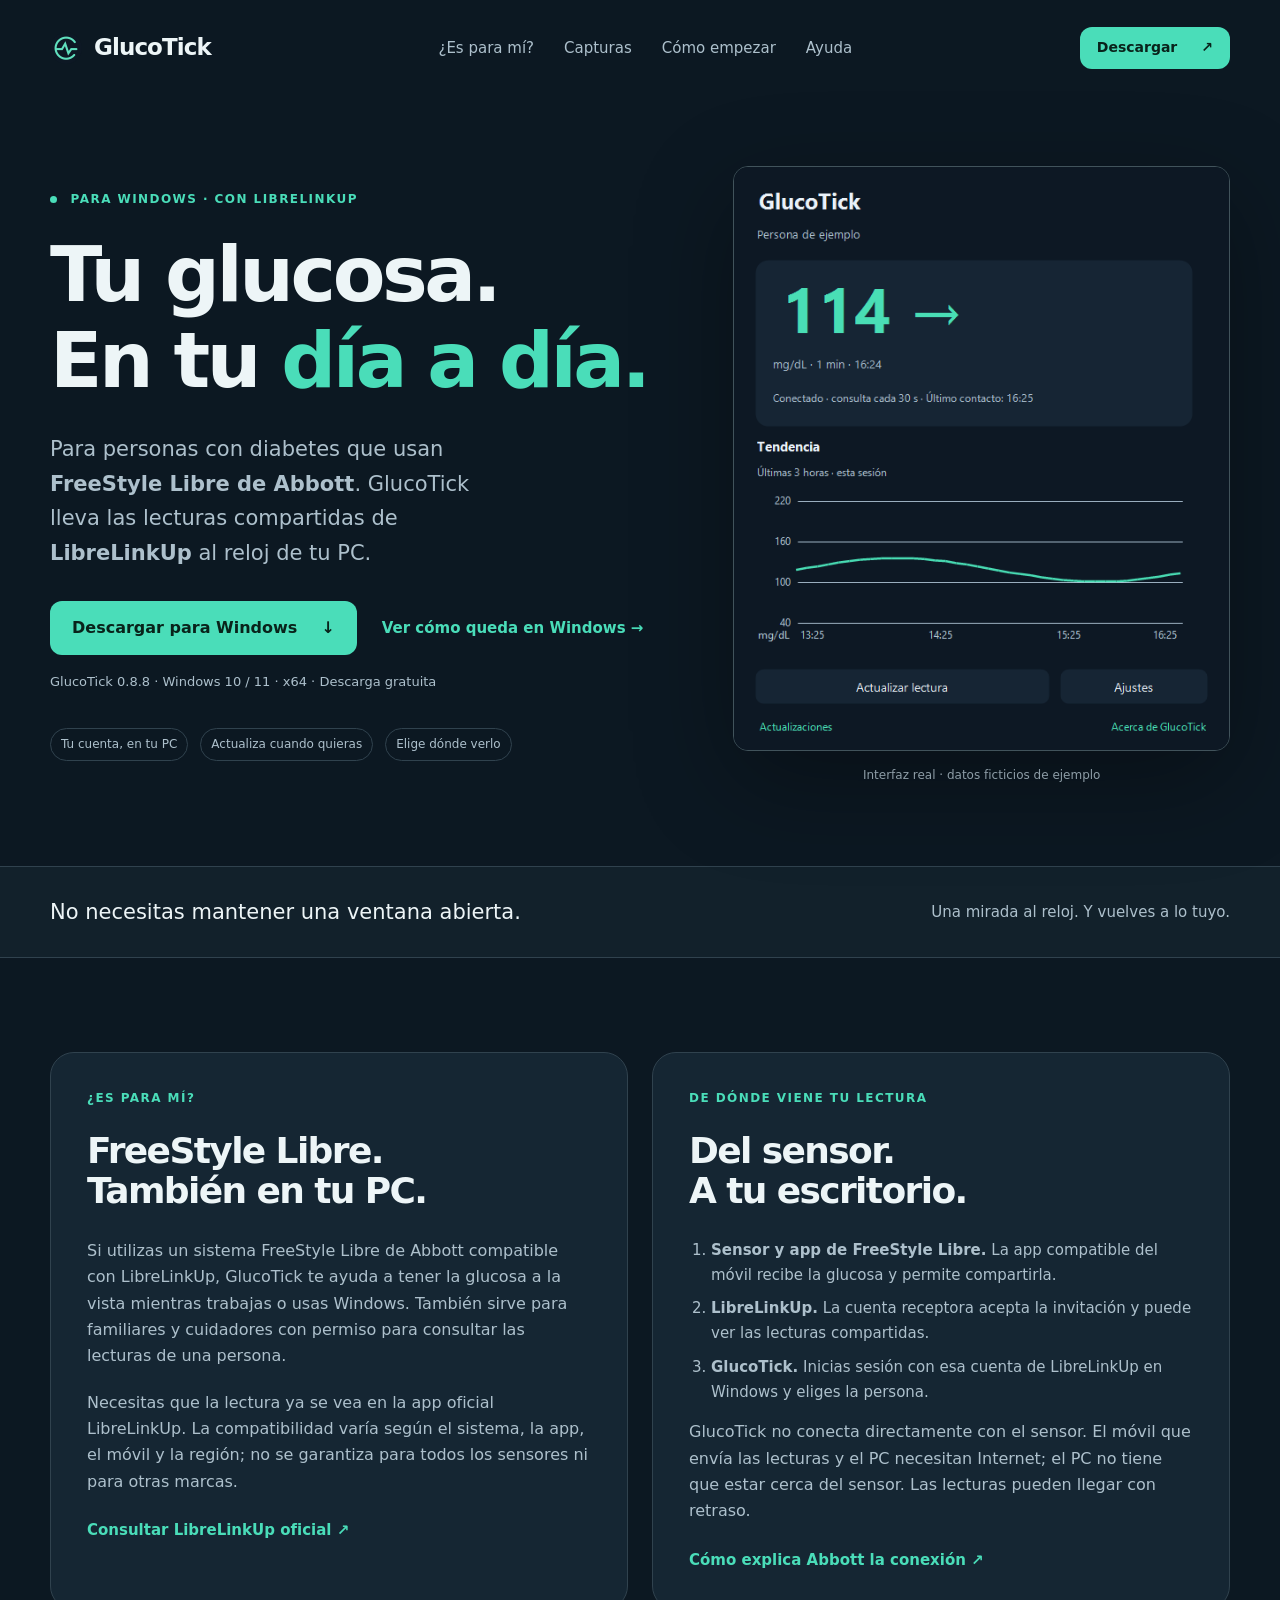
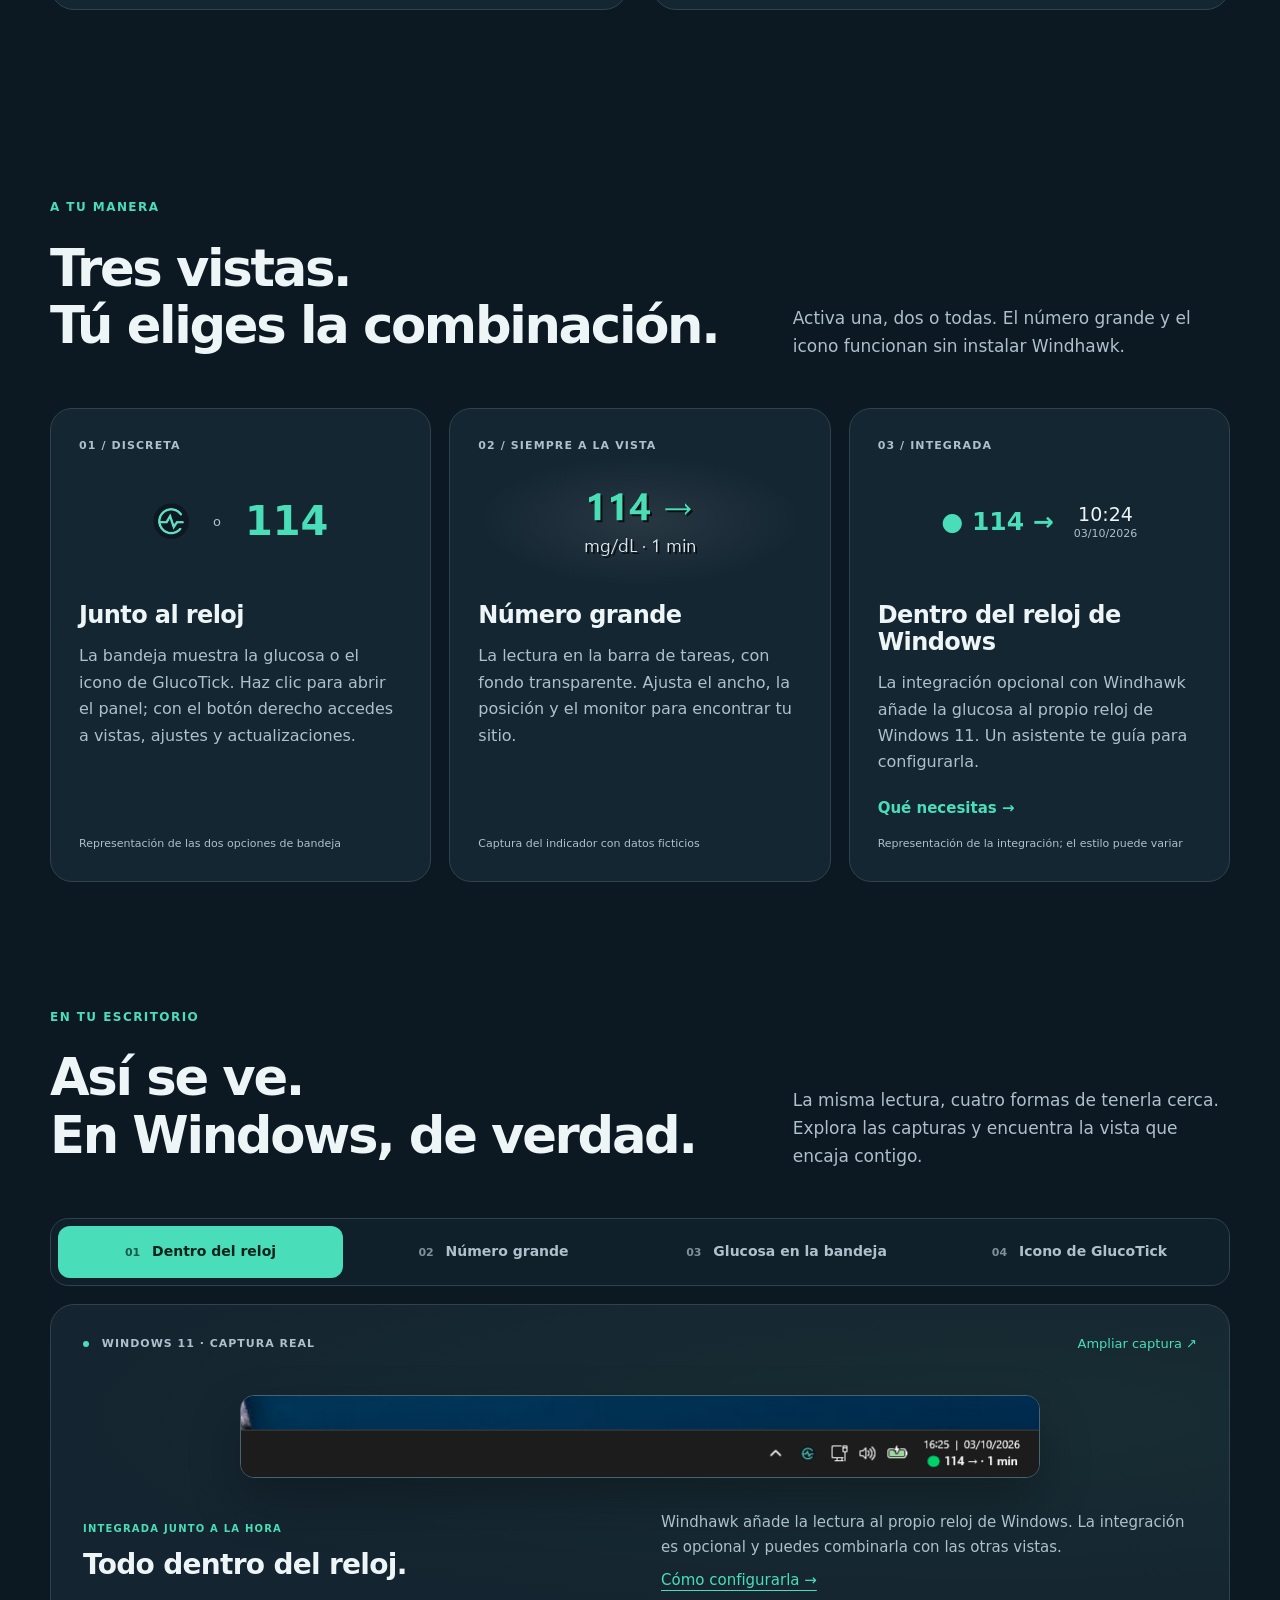
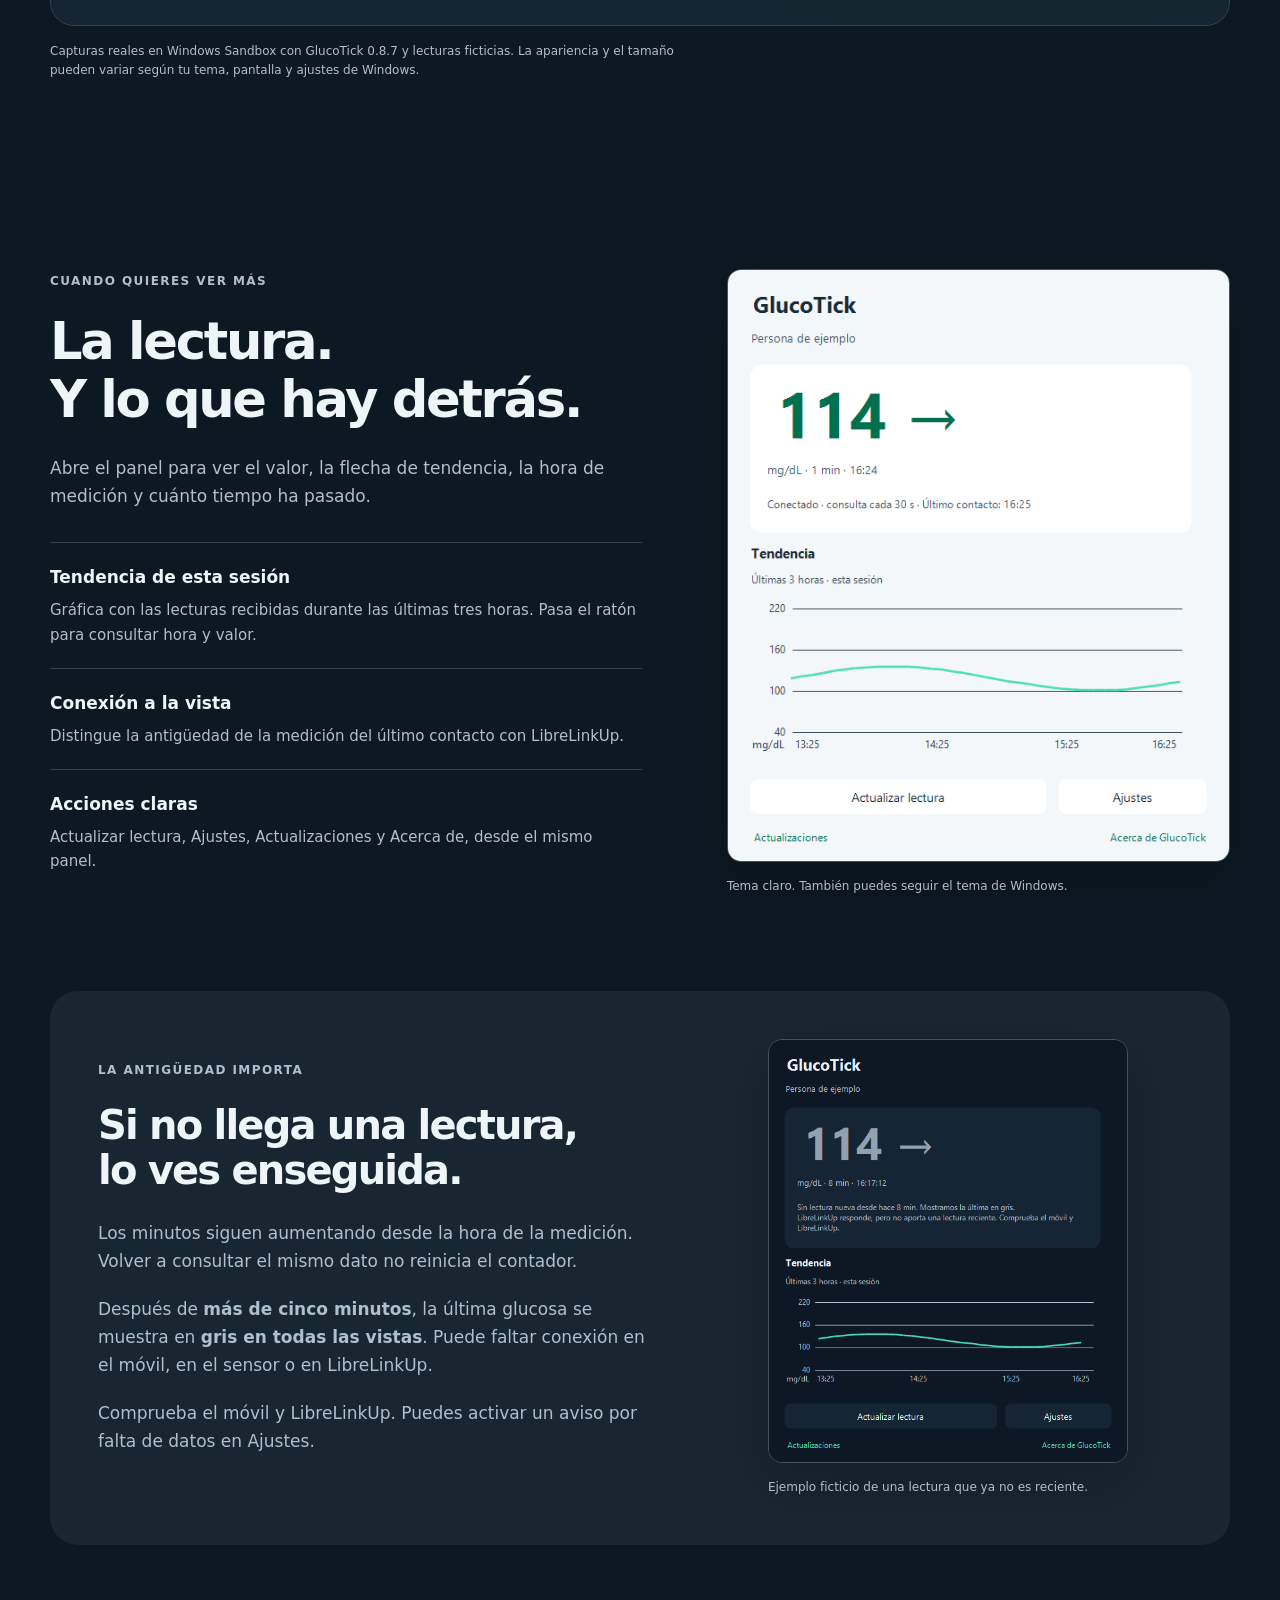
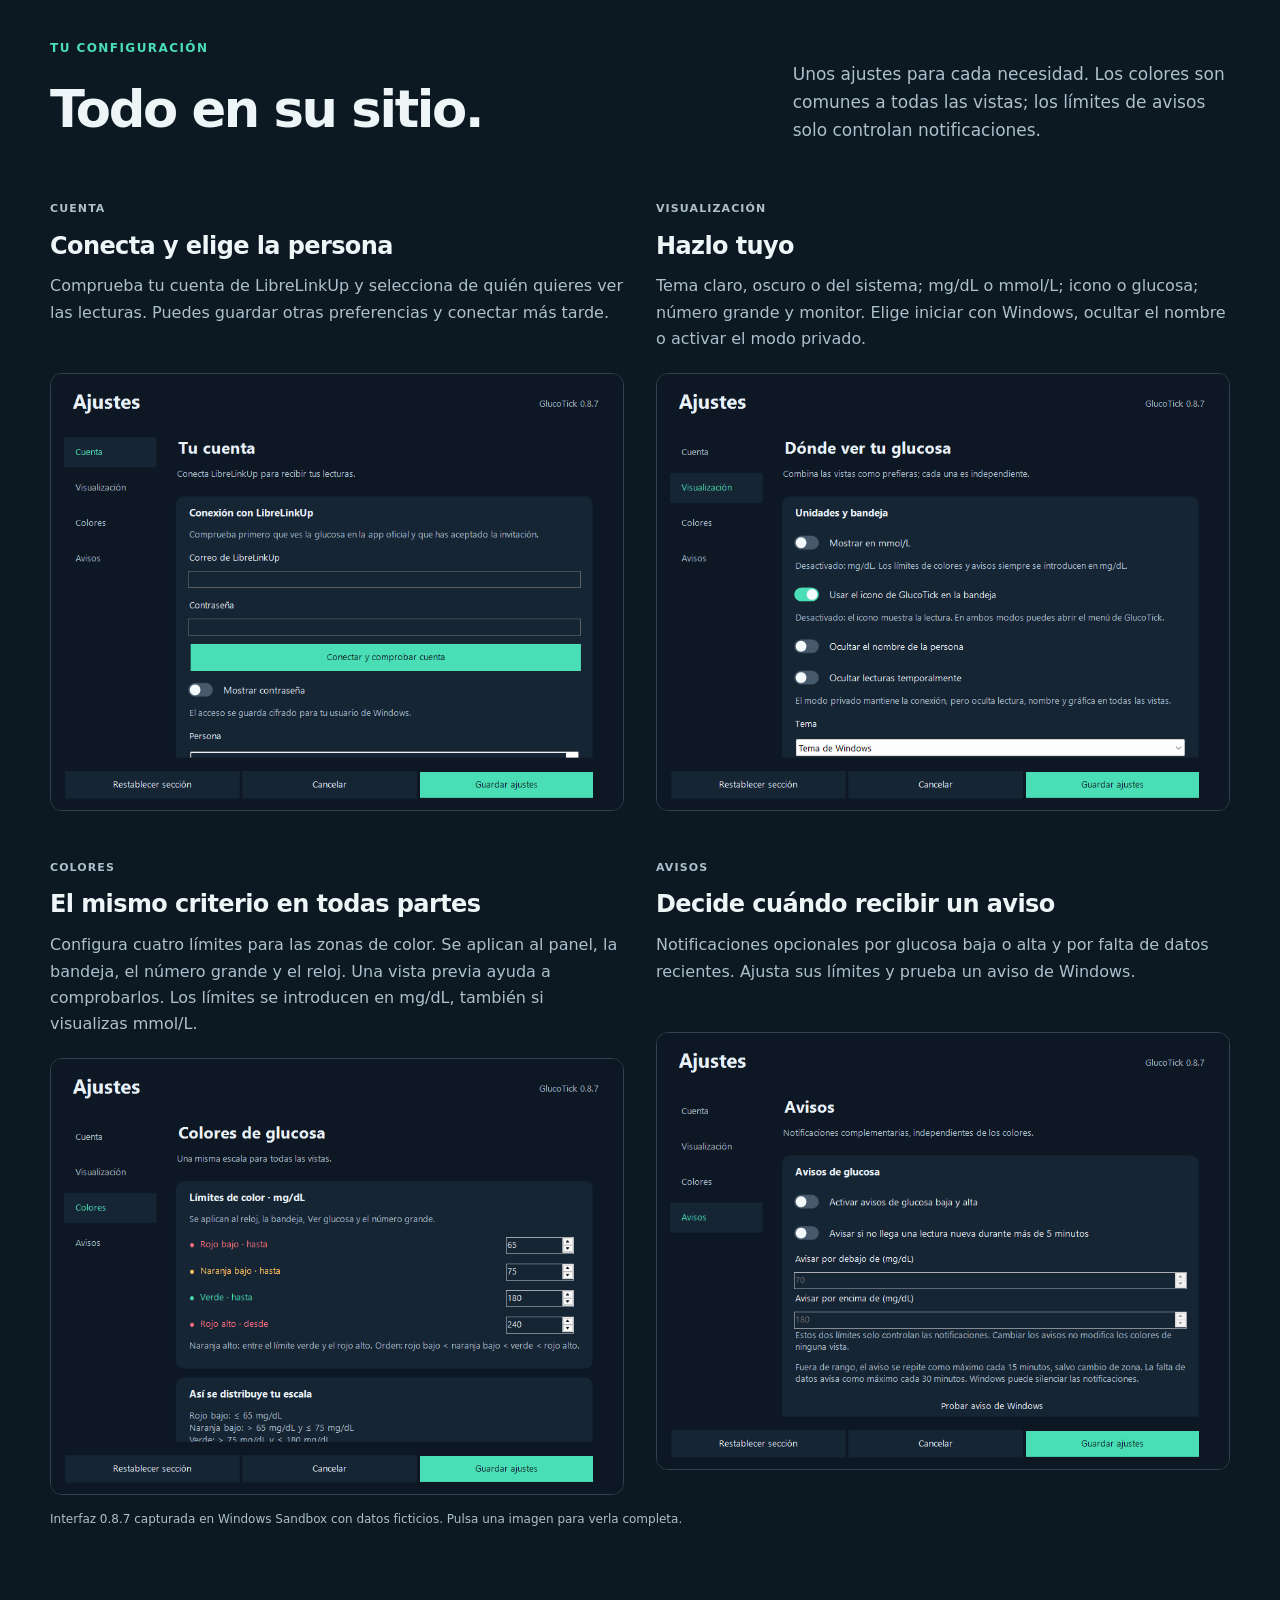
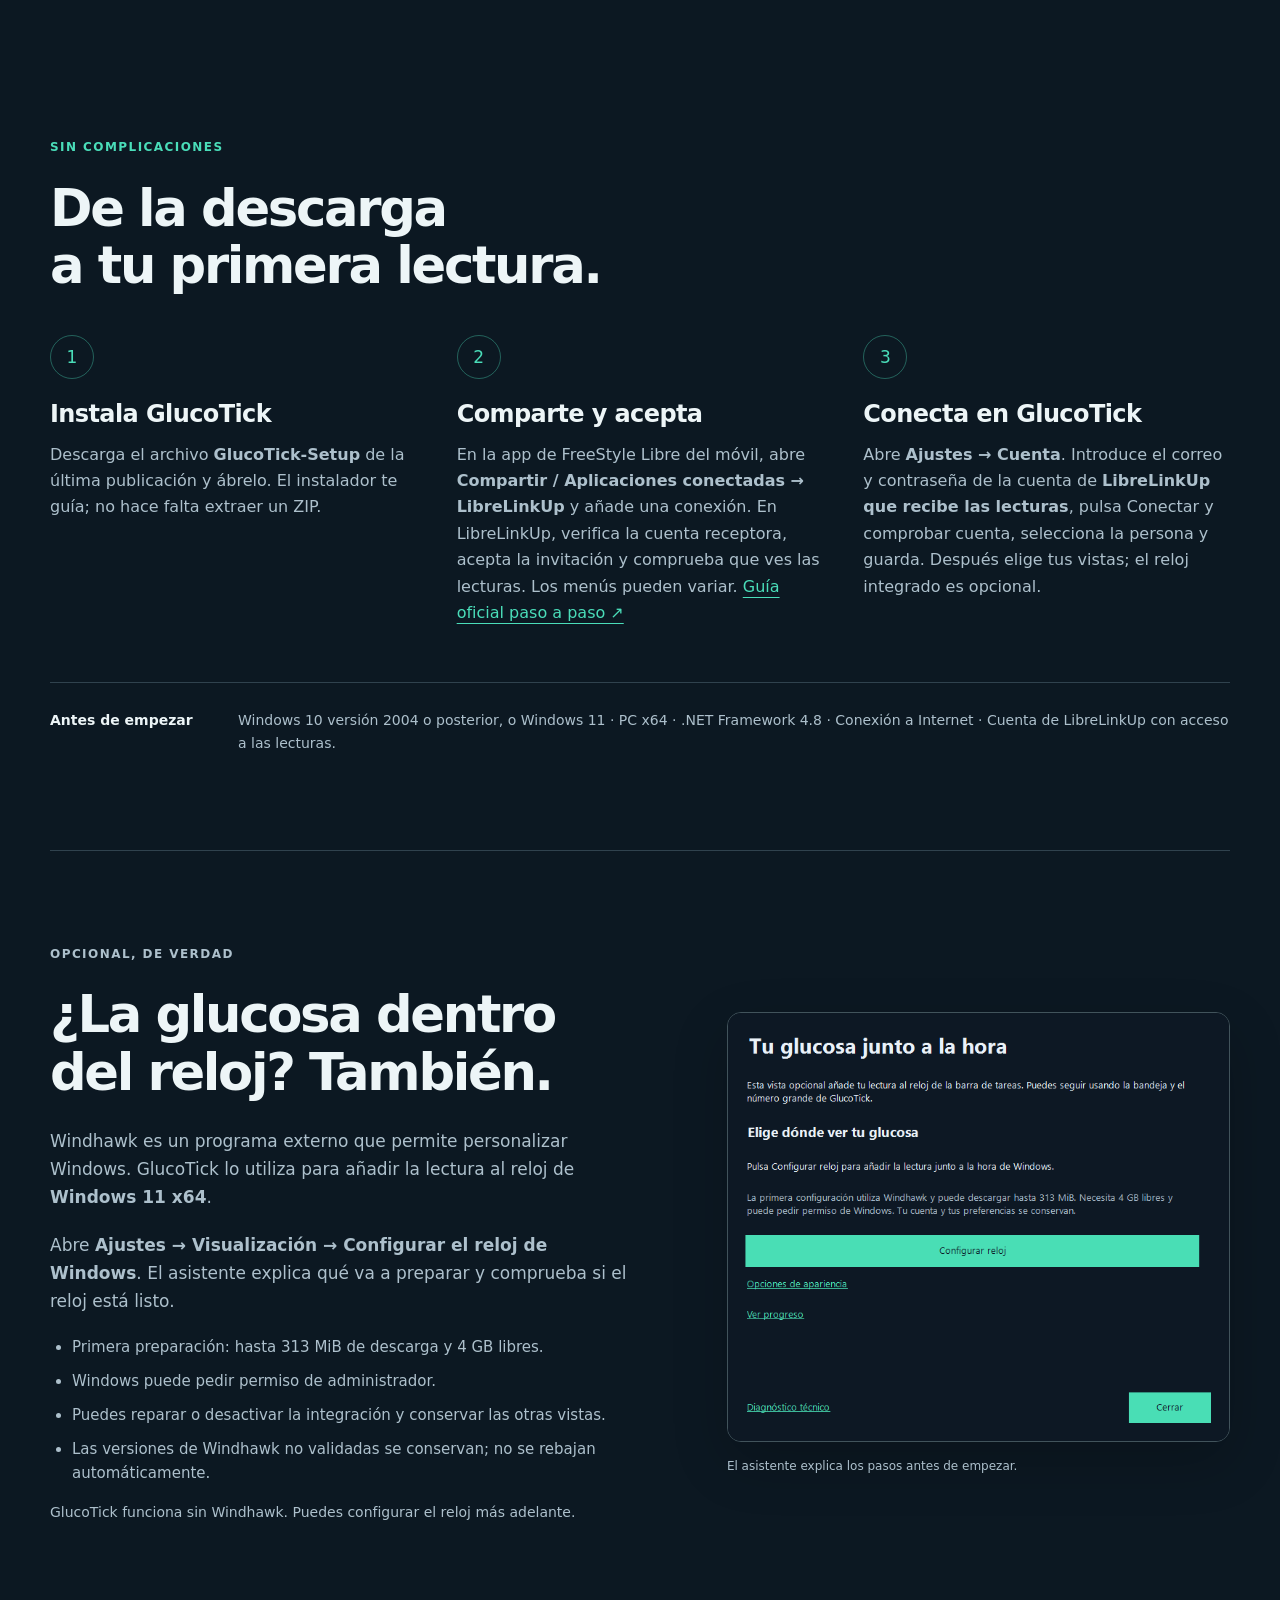
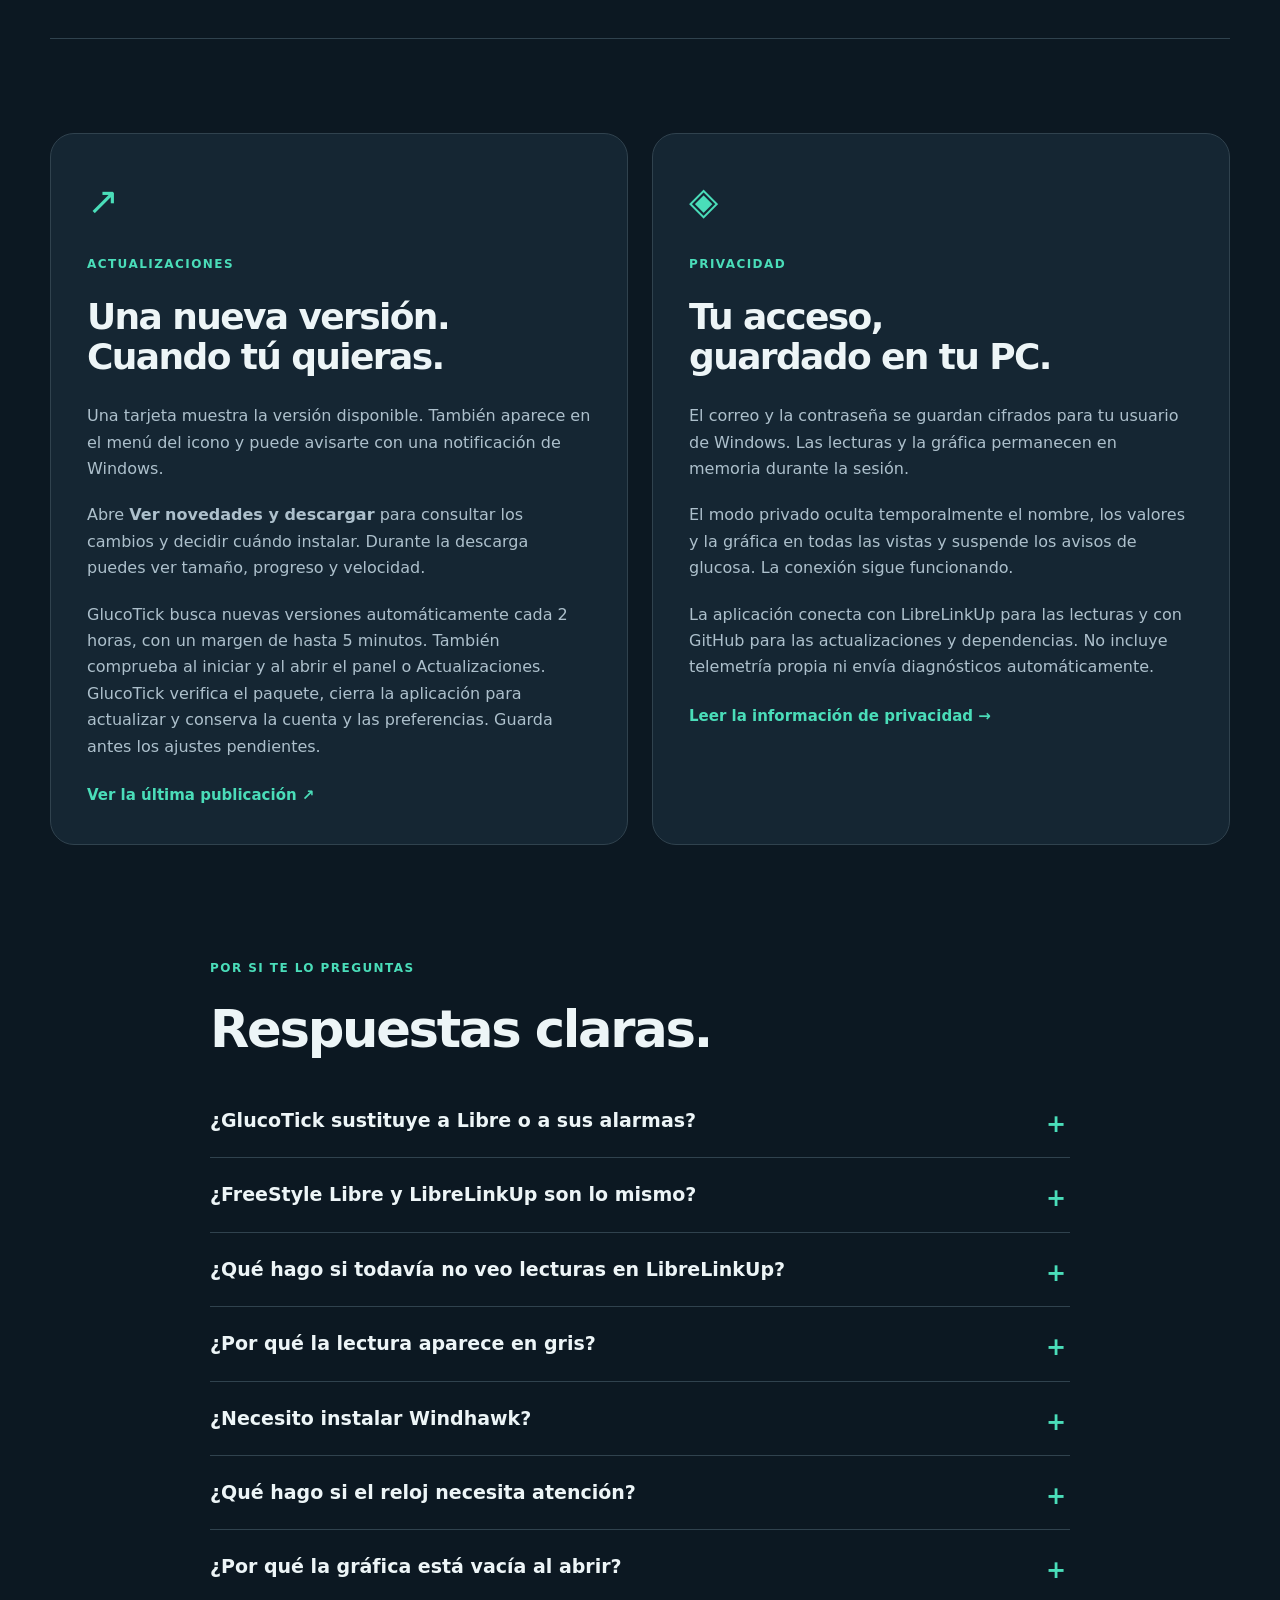
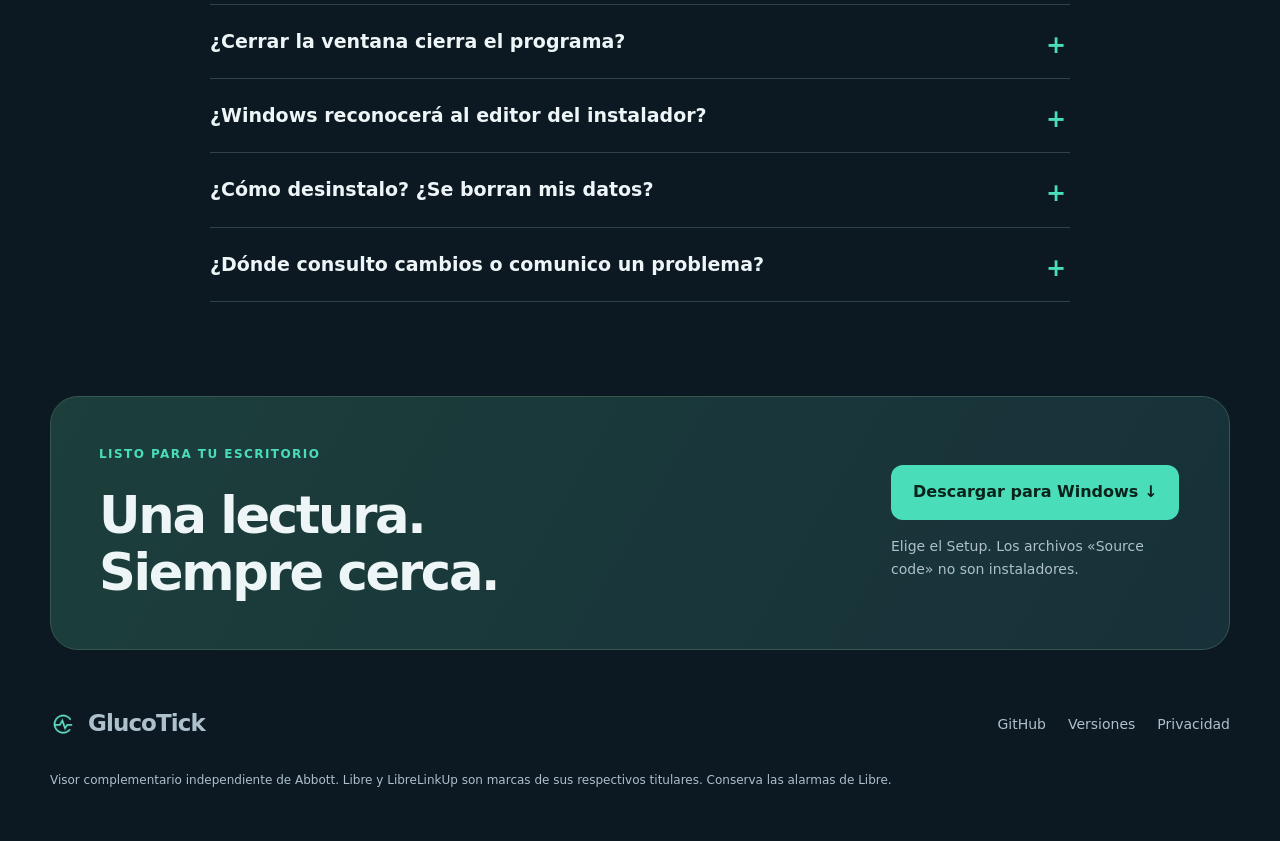
==== docs/index.html @ 5400cc30 "Explicar FreeStyle Libre, LibreLinkUp y conexión para usuarios" ====
<!doctype html>
<html lang="es"><head><meta charset="utf-8"><meta name="viewport" content="width=device-width,initial-scale=1"><meta name="description" content="GlucoTick: visor de glucosa para personas con diabetes que usan FreeStyle Libre de Abbott y LibreLinkUp. Tus lecturas en Windows, con conexión guiada."><meta name="theme-color" content="#0c1822"><link rel="canonical" href="https://tiri14.github.io/glucotick-releases/"><meta property="og:type" content="website"><meta property="og:locale" content="es_ES"><meta property="og:title" content="GlucoTick · Tu glucosa, a un vistazo"><meta property="og:description" content="Tus lecturas de FreeStyle Libre de Abbott en Windows, a través de LibreLinkUp. Un visor independiente para acompañar tu día a día."><meta property="og:url" content="https://tiri14.github.io/glucotick-releases/"><title>GlucoTick · Tu glucosa, a un vistazo</title><link rel="icon" href="assets/icon.png?v=2"><link rel="stylesheet" href="styles.css"><script src="app.js" defer></script></head>
<body><a class="skip" href="#contenido">Saltar al contenido</a>
<header class="header wrap"><a class="brand" href="#" aria-label="GlucoTick, inicio"><img src="assets/icon.png?v=2" width="32" height="32" alt="">GlucoTick</a><nav aria-label="Principal"><a href="#compatibilidad">¿Es para mí?</a><a href="#en-windows">Capturas</a><a href="#empezar">Cómo empezar</a><a href="#preguntas">Ayuda</a></nav><a class="button small download" href="https://github.com/tiri14/glucotick-releases/releases/latest">Descargar <span aria-hidden="true">↗</span></a></header>
<main id="contenido">
<section class="hero wrap"><div class="hero-copy"><p class="eyebrow"><span class="dot"></span> PARA WINDOWS · CON LIBRELINKUP</p><h1>Tu glucosa.<br>En tu <em>día a día.</em></h1><p class="lead">Para personas con diabetes que usan <strong>FreeStyle Libre de Abbott</strong>. GlucoTick lleva las lecturas compartidas de <strong>LibreLinkUp</strong> al reloj de tu PC.</p><div class="actions"><a class="button download" href="https://github.com/tiri14/glucotick-releases/releases/latest">Descargar para Windows <span aria-hidden="true">↓</span></a><a class="text-link" href="#en-windows">Ver cómo queda en Windows →</a></div><p class="download-info" id="release-info">GlucoTick 0.8.8 · Windows 10 / 11 · x64 · Descarga gratuita</p><div class="hero-facts"><span>Tu cuenta, en tu PC</span><span>Actualiza cuando quieras</span><span>Elige dónde verlo</span></div></div><figure class="hero-image"><div class="image-glow"></div><img src="assets/panel-dark.png" width="560" height="660" alt="Panel de GlucoTick con una lectura ficticia de 114 mg/dL, antigüedad, conexión y gráfica de tendencia" fetchpriority="high"><figcaption>Interfaz real · datos ficticios de ejemplo</figcaption></figure></section>
<section class="intro-band"><div class="wrap"><p>No necesitas mantener una ventana abierta.</p><span>Una mirada al reloj. Y vuelves a lo tuyo.</span></div></section>
<section id="compatibilidad" class="section wrap two-cards" aria-labelledby="compatibility-title">
<article class="info-card"><p class="eyebrow">¿ES PARA MÍ?</p><h2 id="compatibility-title">FreeStyle Libre.<br>También en tu PC.</h2><p>Si utilizas un sistema FreeStyle Libre de Abbott compatible con LibreLinkUp, GlucoTick te ayuda a tener la glucosa a la vista mientras trabajas o usas Windows. También sirve para familiares y cuidadores con permiso para consultar las lecturas de una persona.</p><p>Necesitas que la lectura ya se vea en la app oficial LibreLinkUp. La compatibilidad varía según el sistema, la app, el móvil y la región; no se garantiza para todos los sensores ni para otras marcas.</p><a class="text-link" href="https://www.librelinkup.com/">Consultar LibreLinkUp oficial ↗</a></article>
<article class="info-card"><p class="eyebrow">DE DÓNDE VIENE TU LECTURA</p><h2>Del sensor.<br>A tu escritorio.</h2><ol class="plain-list"><li><strong>Sensor y app de FreeStyle Libre.</strong> La app compatible del móvil recibe la glucosa y permite compartirla.</li><li><strong>LibreLinkUp.</strong> La cuenta receptora acepta la invitación y puede ver las lecturas compartidas.</li><li><strong>GlucoTick.</strong> Inicias sesión con esa cuenta de LibreLinkUp en Windows y eliges la persona.</li></ol><p>GlucoTick no conecta directamente con el sensor. El móvil que envía las lecturas y el PC necesitan Internet; el PC no tiene que estar cerca del sensor. Las lecturas pueden llegar con retraso.</p><a class="text-link" href="https://pro.freestyle.abbott/es-es/bienvenida/sistema-freestyle-libre/digital-health-solutions/libreview/conexion-remota.html">Cómo explica Abbott la conexión ↗</a></article>
</section>
<section id="vistas" class="section wrap"><div class="section-top"><div><p class="eyebrow">A TU MANERA</p><h2>Tres vistas.<br>Tú eliges la combinación.</h2></div><p>Activa una, dos o todas. El número grande y el icono funcionan sin instalar Windhawk.</p></div><div class="view-grid">
<article class="view-card"><span class="card-index">01 / DISCRETA</span><div class="tray-demo" aria-label="Representación del icono en la bandeja"><img src="assets/icon.png?v=2" width="36" height="36" alt="Icono de GlucoTick"><span class="or">o</span><strong>114</strong></div><h3>Junto al reloj</h3><p>La bandeja muestra la glucosa o el icono de GlucoTick. Haz clic para abrir el panel; con el botón derecho accedes a vistas, ajustes y actualizaciones.</p><small>Representación de las dos opciones de bandeja</small></article>
<article class="view-card"><span class="card-index">02 / SIEMPRE A LA VISTA</span><div class="taskbar-demo"><img src="assets/barra.png" width="208" height="76" alt="Número grande de 114 y flecha horizontal, con unidad y antigüedad sobre fondo transparente"></div><h3>Número grande</h3><p>La lectura en la barra de tareas, con fondo transparente. Ajusta el ancho, la posición y el monitor para encontrar tu sitio.</p><small>Captura del indicador con datos ficticios</small></article>
<article class="view-card"><span class="card-index">03 / INTEGRADA</span><div class="clock-demo" aria-label="Representación de la lectura integrada en el reloj"><span class="clock-reading">● 114 →</span><span>10:24<br><small>03/10/2026</small></span></div><h3>Dentro del reloj de Windows</h3><p>La integración opcional con Windhawk añade la glucosa al propio reloj de Windows 11. Un asistente te guía para configurarla.</p><a class="text-link" href="#reloj">Qué necesitas →</a><small>Representación de la integración; el estilo puede variar</small></article></div></section>
<section id="en-windows" class="section wrap native-gallery" aria-labelledby="gallery-title">
  <div class="section-top"><div><p class="eyebrow">EN TU ESCRITORIO</p><h2 id="gallery-title">Así se ve.<br>En Windows, de verdad.</h2></div><p>La misma lectura, cuatro formas de tenerla cerca. Explora las capturas y encuentra la vista que encaja contigo.</p></div>
  <div class="gallery-tabs" role="tablist" aria-label="Vistas reales de GlucoTick" hidden>
    <button id="tab-clock" type="button" role="tab" aria-controls="shot-clock" aria-selected="true" tabindex="0"><span aria-hidden="true">01</span> Dentro del reloj</button>
    <button id="tab-large" type="button" role="tab" aria-controls="shot-large" aria-selected="false" tabindex="-1"><span aria-hidden="true">02</span> Número grande</button>
    <button id="tab-tray" type="button" role="tab" aria-controls="shot-tray" aria-selected="false" tabindex="-1"><span aria-hidden="true">03</span> Glucosa en la bandeja</button>
    <button id="tab-icon" type="button" role="tab" aria-controls="shot-icon" aria-selected="false" tabindex="-1"><span aria-hidden="true">04</span> Icono de GlucoTick</button>
  </div>
  <div class="gallery-stage">
    <figure id="shot-clock" class="native-shot" aria-labelledby="tab-clock">
      <div class="capture-heading"><span><i></i> WINDOWS 11 · CAPTURA REAL</span><a href="assets/windows-reloj-integrado.png" target="_blank" rel="noopener">Ampliar captura ↗</a></div>
      <a class="capture-image" href="assets/windows-reloj-integrado.png" target="_blank" rel="noopener" aria-label="Ampliar la captura real del reloj integrado"><img src="assets/windows-reloj-integrado.png" width="800" height="82" alt="Reloj real de Windows 11 con la integración Windhawk de GlucoTick: hora, fecha y lectura ficticia de 114 con indicador de color, tendencia y antigüedad" loading="lazy"></a>
      <figcaption><div><span class="eyebrow">INTEGRADA JUNTO A LA HORA</span><h3>Todo dentro del reloj.</h3></div><p>Windhawk añade la lectura al propio reloj de Windows. La integración es opcional y puedes combinarla con las otras vistas. <a href="#reloj">Cómo configurarla →</a></p></figcaption>
    </figure>
    <figure id="shot-large" class="native-shot" aria-labelledby="tab-large">
      <div class="capture-heading"><span><i></i> WINDOWS 11 · CAPTURA REAL</span><a href="assets/windows-numero-grande.png" target="_blank" rel="noopener">Ampliar captura ↗</a></div>
      <a class="capture-image" href="assets/windows-numero-grande.png" target="_blank" rel="noopener" aria-label="Ampliar la captura real del número grande"><img src="assets/windows-numero-grande.png" width="800" height="82" alt="Lectura grande de 114 con flecha horizontal, mg/dL y un minuto, sobre el fondo real y transparente de la barra de Windows 11" loading="lazy"></a>
      <figcaption><div><span class="eyebrow">MÁS FÁCIL DE LEER</span><h3>Glucosa, tendencia y antigüedad.</h3></div><p>El número grande se coloca sobre la barra, sin un recuadro de fondo. Puedes ajustar el ancho, la posición y el monitor. Funciona sin Windhawk.</p></figcaption>
    </figure>
    <figure id="shot-tray" class="native-shot" aria-labelledby="tab-tray">
      <div class="capture-heading"><span><i></i> WINDOWS 11 · CAPTURA REAL</span><a href="assets/windows-bandeja-glucosa.png" target="_blank" rel="noopener">Ampliar captura ↗</a></div>
      <a class="capture-image" href="assets/windows-bandeja-glucosa.png" target="_blank" rel="noopener" aria-label="Ampliar la captura real de la glucosa en la bandeja"><img src="assets/windows-bandeja-glucosa.png" width="800" height="82" alt="Barra de tareas real de Windows 11: el icono de GlucoTick muestra 114 junto a los iconos del sistema y el reloj" loading="lazy"></a>
      <figcaption><div><span class="eyebrow">DISCRETA Y DIRECTA</span><h3>El valor, en el icono.</h3></div><p>La glucosa ocupa el lugar del icono de GlucoTick en la bandeja. Una opción pequeña para consultar la lectura mientras trabajas.</p></figcaption>
    </figure>
    <figure id="shot-icon" class="native-shot" aria-labelledby="tab-icon">
      <div class="capture-heading"><span><i></i> WINDOWS 11 · CAPTURA REAL</span><a href="assets/windows-bandeja-icono.png" target="_blank" rel="noopener">Ampliar captura ↗</a></div>
      <a class="capture-image" href="assets/windows-bandeja-icono.png" target="_blank" rel="noopener" aria-label="Ampliar la captura real del icono de GlucoTick"><img src="assets/windows-bandeja-icono.png" width="800" height="82" alt="El icono circular de GlucoTick aparece en la bandeja real de Windows 11, junto a los iconos del sistema" loading="lazy"></a>
      <figcaption><div><span class="eyebrow">TU ACCESO A LA APLICACIÓN</span><h3>Solo el icono, si lo prefieres.</h3></div><p>Si ya ves la lectura en grande o dentro del reloj, puedes dejar aquí el icono de GlucoTick. Mantienes el acceso al panel y al menú.</p></figcaption>
    </figure>
  </div>
  <p class="gallery-note">Capturas reales en Windows Sandbox con GlucoTick 0.8.7 y lecturas ficticias. La apariencia y el tamaño pueden variar según tu tema, pantalla y ajustes de Windows.</p>
</section>

<section class="section detail-section wrap"><div class="detail-copy"><p class="eyebrow">CUANDO QUIERES VER MÁS</p><h2>La lectura.<br>Y lo que hay detrás.</h2><p>Abre el panel para ver el valor, la flecha de tendencia, la hora de medición y cuánto tiempo ha pasado.</p><ul class="feature-list"><li><strong>Tendencia de esta sesión</strong><span>Gráfica con las lecturas recibidas durante las últimas tres horas. Pasa el ratón para consultar hora y valor.</span></li><li><strong>Conexión a la vista</strong><span>Distingue la antigüedad de la medición del último contacto con LibreLinkUp.</span></li><li><strong>Acciones claras</strong><span>Actualizar lectura, Ajustes, Actualizaciones y Acerca de, desde el mismo panel.</span></li></ul></div><figure class="screen light-screen"><a href="assets/panel-light.png" target="_blank" rel="noopener" aria-label="Abrir captura del panel en tema claro"><img src="assets/panel-light.png" width="560" height="660" alt="Panel de GlucoTick en tema claro con datos ficticios" loading="lazy"></a><figcaption>Tema claro. También puedes seguir el tema de Windows.</figcaption></figure></section>
<section class="section wrap freshness"><div><p class="eyebrow">LA ANTIGÜEDAD IMPORTA</p><h2>Si no llega una lectura,<br>lo ves enseguida.</h2><p>Los minutos siguen aumentando desde la hora de la medición. Volver a consultar el mismo dato no reinicia el contador.</p><p>Después de <strong>más de cinco minutos</strong>, la última glucosa se muestra en <strong>gris en todas las vistas</strong>. Puede faltar conexión en el móvil, en el sensor o en LibreLinkUp.</p><p>Comprueba el móvil y LibreLinkUp. Puedes activar un aviso por falta de datos en Ajustes.</p></div><figure class="screen stale-screen"><a href="assets/lectura-antigua.png" target="_blank" rel="noopener"><img src="assets/lectura-antigua.png" width="560" height="660" alt="Ejemplo ficticio: 114 en gris, 8 minutos de antigüedad y mensaje de falta de una lectura reciente" loading="lazy"></a><figcaption>Ejemplo ficticio de una lectura que ya no es reciente.</figcaption></figure></section>
<section id="ajustes" class="section wrap"><div class="section-top"><div><p class="eyebrow">TU CONFIGURACIÓN</p><h2>Todo en su sitio.</h2></div><p>Unos ajustes para cada necesidad. Los colores son comunes a todas las vistas; los límites de avisos solo controlan notificaciones.</p></div><div class="settings-grid">
<article><span class="card-index">CUENTA</span><h3>Conecta y elige la persona</h3><p>Comprueba tu cuenta de LibreLinkUp y selecciona de quién quieres ver las lecturas. Puedes guardar otras preferencias y conectar más tarde.</p><a href="assets/ajustes-0.png" target="_blank" rel="noopener"><img src="assets/ajustes-0.png" width="840" height="640" alt="Ajustes de cuenta con correo y contraseña vacíos" loading="lazy"></a></article>
<article><span class="card-index">VISUALIZACIÓN</span><h3>Hazlo tuyo</h3><p>Tema claro, oscuro o del sistema; mg/dL o mmol/L; icono o glucosa; número grande y monitor. Elige iniciar con Windows, ocultar el nombre o activar el modo privado.</p><a href="assets/ajustes-1.png" target="_blank" rel="noopener"><img src="assets/ajustes-1.png" width="840" height="640" alt="Ajustes de unidades, tema, privacidad y formas de mostrar la glucosa" loading="lazy"></a></article>
<article><span class="card-index">COLORES</span><h3>El mismo criterio en todas partes</h3><p>Configura cuatro límites para las zonas de color. Se aplican al panel, la bandeja, el número grande y el reloj. Una vista previa ayuda a comprobarlos. Los límites se introducen en mg/dL, también si visualizas mmol/L.</p><a href="assets/ajustes-2.png" target="_blank" rel="noopener"><img src="assets/ajustes-2.png" width="840" height="640" alt="Ajustes con cuatro límites de color y vista previa" loading="lazy"></a></article>
<article><span class="card-index">AVISOS</span><h3>Decide cuándo recibir un aviso</h3><p>Notificaciones opcionales por glucosa baja o alta y por falta de datos recientes. Ajusta sus límites y prueba un aviso de Windows.</p><a href="assets/ajustes-3.png" target="_blank" rel="noopener"><img src="assets/ajustes-3.png" width="840" height="640" alt="Ajustes de avisos, falta de datos y prueba de notificación" loading="lazy"></a></article></div><p class="caption">Interfaz 0.8.7 capturada en Windows Sandbox con datos ficticios. Pulsa una imagen para verla completa.</p></section>
<section id="empezar" class="section wrap"><p class="eyebrow">SIN COMPLICACIONES</p><h2>De la descarga<br>a tu primera lectura.</h2><ol class="steps"><li><span>1</span><h3>Instala GlucoTick</h3><p>Descarga el archivo <strong>GlucoTick-Setup</strong> de la última publicación y ábrelo. El instalador te guía; no hace falta extraer un ZIP.</p></li><li><span>2</span><h3>Comparte y acepta</h3><p>En la app de FreeStyle Libre del móvil, abre <strong>Compartir / Aplicaciones conectadas → LibreLinkUp</strong> y añade una conexión. En LibreLinkUp, verifica la cuenta receptora, acepta la invitación y comprueba que ves las lecturas. Los menús pueden variar. <a href="https://www.librelinkup.com/articles/getting-started">Guía oficial paso a paso ↗</a></p></li><li><span>3</span><h3>Conecta en GlucoTick</h3><p>Abre <strong>Ajustes → Cuenta</strong>. Introduce el correo y contraseña de la cuenta de <strong>LibreLinkUp que recibe las lecturas</strong>, pulsa Conectar y comprobar cuenta, selecciona la persona y guarda. Después elige tus vistas; el reloj integrado es opcional.</p></li></ol><div class="requirements"><strong>Antes de empezar</strong><p>Windows 10 versión 2004 o posterior, o Windows 11 · PC x64 · .NET Framework 4.8 · Conexión a Internet · Cuenta de LibreLinkUp con acceso a las lecturas.</p></div></section>
<section id="reloj" class="section wrap clock-section"><div><p class="eyebrow">OPCIONAL, DE VERDAD</p><h2>¿La glucosa dentro<br>del reloj? También.</h2><p>Windhawk es un programa externo que permite personalizar Windows. GlucoTick lo utiliza para añadir la lectura al reloj de <strong>Windows 11 x64</strong>.</p><p>Abre <strong>Ajustes → Visualización → Configurar el reloj de Windows</strong>. El asistente explica qué va a preparar y comprueba si el reloj está listo.</p><ul class="plain-list"><li>Primera preparación: hasta 313 MiB de descarga y 4 GB libres.</li><li>Windows puede pedir permiso de administrador.</li><li>Puedes reparar o desactivar la integración y conservar las otras vistas.</li><li>Las versiones de Windhawk no validadas se conservan; no se rebajan automáticamente.</li></ul><p class="muted">GlucoTick funciona sin Windhawk. Puedes configurar el reloj más adelante.</p></div><figure class="screen"><a href="assets/reloj-configurar.png" target="_blank" rel="noopener"><img src="assets/reloj-configurar.png" width="690" height="590" alt="Asistente real que explica la integración opcional del reloj y sus requisitos" loading="lazy"></a><figcaption>El asistente explica los pasos antes de empezar.</figcaption></figure></section>
<section class="section wrap two-cards"><article class="info-card"><span class="symbol" aria-hidden="true">↗</span><p class="eyebrow">ACTUALIZACIONES</p><h2>Una nueva versión.<br>Cuando tú quieras.</h2><p>Una tarjeta muestra la versión disponible. También aparece en el menú del icono y puede avisarte con una notificación de Windows.</p><p>Abre <strong>Ver novedades y descargar</strong> para consultar los cambios y decidir cuándo instalar. Durante la descarga puedes ver tamaño, progreso y velocidad.</p><p>GlucoTick busca nuevas versiones automáticamente cada 2 horas, con un margen de hasta 5 minutos. También comprueba al iniciar y al abrir el panel o Actualizaciones. GlucoTick verifica el paquete, cierra la aplicación para actualizar y conserva la cuenta y las preferencias. Guarda antes los ajustes pendientes.</p><a class="text-link" href="https://github.com/tiri14/glucotick-releases/releases/latest">Ver la última publicación ↗</a></article><article class="info-card"><span class="symbol" aria-hidden="true">◈</span><p class="eyebrow">PRIVACIDAD</p><h2>Tu acceso,<br>guardado en tu PC.</h2><p>El correo y la contraseña se guardan cifrados para tu usuario de Windows. Las lecturas y la gráfica permanecen en memoria durante la sesión.</p><p>El modo privado oculta temporalmente el nombre, los valores y la gráfica en todas las vistas y suspende los avisos de glucosa. La conexión sigue funcionando.</p><p>La aplicación conecta con LibreLinkUp para las lecturas y con GitHub para las actualizaciones y dependencias. No incluye telemetría propia ni envía diagnósticos automáticamente.</p><a class="text-link" href="privacidad.html">Leer la información de privacidad →</a></article></section>
<section id="preguntas" class="section wrap faq"><p class="eyebrow">POR SI TE LO PREGUNTAS</p><h2>Respuestas claras.</h2>
<details><summary>¿GlucoTick sustituye a Libre o a sus alarmas?</summary><p>No. GlucoTick es un visor complementario independiente, no una app oficial de Abbott. No calcula dosis de insulina ni sustituye al sistema FreeStyle Libre, sus alarmas o tu equipo sanitario. Para decisiones de tratamiento consulta tu dispositivo o app principal. Las lecturas compartidas pueden llegar con retraso y Windows puede silenciar los avisos. <a href="https://www.librelinkup.com/">Información oficial de uso de LibreLinkUp ↗</a></p></details>
<details><summary>¿FreeStyle Libre y LibreLinkUp son lo mismo?</summary><p>No. La app compatible de FreeStyle Libre recibe la glucosa del sensor. LibreLinkUp es otra app que permite consultar las lecturas compartidas después de aceptar una invitación. GlucoTick utiliza la cuenta de LibreLinkUp que tiene acceso a esas lecturas; no lee el sensor directamente.</p></details>
<details><summary>¿Qué hago si todavía no veo lecturas en LibreLinkUp?</summary><p>Comprueba que la app de FreeStyle Libre recibe datos del sensor y que el móvil tiene Internet. Revisa que la invitación se envió al correo de tu cuenta LibreLinkUp, verifica ese correo y acepta la invitación y las condiciones en la app oficial. Cuando allí veas la lectura, conecta esa cuenta en GlucoTick. <a href="https://www.librelinkup.com/articles/getting-started">Abrir la guía oficial de conexión ↗</a>.</p></details>
<details><summary>¿Por qué la lectura aparece en gris?</summary><p>Han pasado más de cinco minutos desde la medición. Se conserva el último valor, pero ya no se presenta como reciente. Revisa si LibreLinkUp recibe nuevas lecturas y la conexión del móvil; los minutos siguen aumentando aunque una consulta responda con el mismo dato.</p></details>
<details><summary>¿Necesito instalar Windhawk?</summary><p>Solo para integrar la glucosa dentro del reloj de Windows 11. La bandeja, el panel y el número grande funcionan sin él. Puedes combinar las vistas libremente.</p></details>
<details><summary>¿Qué hago si el reloj necesita atención?</summary><p>Usa <strong>Configurar / reparar el reloj</strong> en el panel o accede desde Visualización. El asistente comprueba la integración y ofrece la acción adecuada. Si Windhawk tiene los mods pausados, reanúdalos allí. Cuando veas <strong>El reloj está listo</strong>, pulsa Listo.</p></details>
<details><summary>¿Por qué la gráfica está vacía al abrir?</summary><p>La gráfica usa las lecturas recibidas en la sesión actual; no descarga un historial completo del sensor. Necesita recibir al menos dos lecturas para dibujar la tendencia. Al salir de GlucoTick, ese historial de sesión se pierde.</p></details>
<details><summary>¿Cerrar la ventana cierra el programa?</summary><p>No. GlucoTick sigue funcionando junto al reloj. Para cerrar el programa, haz clic derecho en el icono y elige <strong>Salir</strong>. Si el icono está escondido, abre la flecha de la bandeja de Windows y arrástralo junto al reloj.</p></details>
<details><summary>¿Windows reconocerá al editor del instalador?</summary><p>Los instaladores actuales no tienen una firma de editor de confianza de Windows. Descarga desde las publicaciones de este repositorio. Cada paquete incluye su SHA-256 para comprobar la integridad; un hash no sustituye a una firma de editor.</p></details>
<details><summary>¿Cómo desinstalo? ¿Se borran mis datos?</summary><p>Usa Aplicaciones instaladas de Windows. El desinstalador permite conservar o borrar la cuenta y los ajustes. La integración del reloj se desactiva; Windhawk no se elimina.</p></details>
<details><summary>¿Dónde consulto cambios o comunico un problema?</summary><p>Consulta las <a href="https://github.com/tiri14/glucotick-releases/releases">notas de las versiones</a> o <a href="https://github.com/tiri14/glucotick-releases/issues">abre una incidencia</a>. Indica la versión y Windows. No incluyas contraseñas, correos, lecturas personales ni registros sin revisar. Acerca de permite copiar un diagnóstico sin datos de cuenta ni de glucosa.</p></details></section>
<section class="final-cta wrap"><div><p class="eyebrow">LISTO PARA TU ESCRITORIO</p><h2>Una lectura.<br>Siempre cerca.</h2></div><div><a class="button download" href="https://github.com/tiri14/glucotick-releases/releases/latest">Descargar para Windows ↓</a><p class="muted">Elige el Setup. Los archivos «Source code» no son instaladores.</p></div></section>
</main><footer class="wrap footer"><a class="brand" href="#"><img src="assets/icon.png?v=2" width="26" height="26" alt="">GlucoTick</a><div><a href="https://github.com/tiri14/glucotick-releases">GitHub</a><a href="https://github.com/tiri14/glucotick-releases/releases">Versiones</a><a href="privacidad.html">Privacidad</a></div><p>Visor complementario independiente de Abbott. Libre y LibreLinkUp son marcas de sus respectivos titulares. Conserva las alarmas de Libre.</p></footer></body></html>
---- docs/styles.css ----
:root{color-scheme:dark;--bg:#0c1822;--surface:#152633;--text:#edf5f7;--muted:#adc0cc;--mint:#4addb9;--line:#30424e;font-family:"Segoe UI",system-ui,sans-serif;scroll-behavior:smooth}*{box-sizing:border-box}body{margin:0;background:var(--bg);color:var(--text);font-size:17px;line-height:1.65}a{color:var(--mint);text-underline-offset:5px}a:hover{color:#9cf5de}a:focus-visible,summary:focus-visible{outline:3px solid #fff;outline-offset:5px}img{max-width:100%;height:auto;display:block}figure{margin:0}h1,h2,h3,p{margin-top:0}h1,h2,h3{line-height:1.12;letter-spacing:-.045em}h1{font-size:clamp(52px,6vw,86px);font-weight:650;margin-bottom:28px}h1 em{font-style:normal;color:var(--mint)}h2{font-size:clamp(34px,4vw,52px);font-weight:630;margin-bottom:26px}h3{font-size:24px;font-weight:600;letter-spacing:-.025em;margin-bottom:14px}p{margin-bottom:20px}.wrap{width:min(1180px,calc(100% - 64px));margin-inline:auto}.header{min-height:96px;display:flex;align-items:center;justify-content:space-between;gap:22px}.brand{font-size:23px;font-weight:650;display:flex;align-items:center;gap:12px;color:var(--text);text-decoration:none;letter-spacing:-.04em}.header nav{display:flex;gap:30px;font-size:15px}.header nav a,.footer a{color:var(--muted);text-decoration:none}.button{display:inline-flex;align-items:center;justify-content:center;gap:24px;background:var(--mint);color:#09231b;text-decoration:none;padding:16px 22px;border-radius:12px;font-size:16px;font-weight:650;line-height:1.4;min-height:54px;transition:background .2s,transform .2s}.button:hover{color:#09231b;background:#7beccf;transform:translateY(-2px)}.button.small{padding:10px 17px;min-height:42px;font-size:14px}.hero{display:grid;grid-template-columns:1.05fr .85fr;gap:70px;align-items:center;padding-block:70px 80px}.eyebrow{font-size:12px;font-weight:700;letter-spacing:.12em;color:var(--mint);margin-bottom:22px}.dot{display:inline-block;width:7px;height:7px;border-radius:50%;background:var(--mint);margin-right:8px}.lead{font-size:21px;line-height:1.65;color:var(--muted);max-width:440px}.actions{display:flex;align-items:center;gap:25px;flex-wrap:wrap;margin-top:30px}.text-link{font-size:15px;font-weight:600;text-decoration:none}.download-info{font-size:13px;color:var(--muted);margin-top:16px}.hero-facts{display:flex;gap:12px;flex-wrap:wrap;font-size:12px;margin-top:35px;color:var(--muted)}.hero-facts span{border:1px solid var(--line);border-radius:50px;padding:6px 10px}.hero-image{position:relative;isolation:isolate}.hero-image>img{width:100%;border-radius:15px;border:1px solid #41535b;box-shadow:0 30px 100px #0005;position:relative}.image-glow{position:absolute;inset:-40px;background:radial-gradient(ellipse,#26d7ad20,transparent 65%);z-index:-1}.hero-image figcaption{font-size:12px;color:var(--muted);text-align:center;margin-top:15px}.intro-band{border-block:1px solid var(--line);background:#12212b}.intro-band .wrap{padding-block:28px;display:flex;justify-content:space-between;gap:20px;align-items:center}.intro-band p{margin:0;font-size:21px}.intro-band span{font-size:15px;color:var(--muted)}.section{padding-block:94px;scroll-margin-top:22px}.section-top{display:grid;grid-template-columns:1fr .65fr;gap:70px;align-items:end;margin-bottom:28px}.section-top>p{color:var(--muted);max-width:440px}.view-grid{display:grid;grid-template-columns:repeat(3,1fr);gap:18px}.view-card{padding:28px;background:var(--surface);border:1px solid var(--line);border-radius:22px;display:flex;flex-direction:column}.card-index{font-size:11px;letter-spacing:.1em;color:var(--muted);font-weight:600}.view-card p{font-size:16px;color:var(--muted)}.view-card small{font-size:11px;color:var(--muted);margin-top:auto;padding-top:14px}.tray-demo,.taskbar-demo,.clock-demo{height:132px;display:flex;align-items:center;justify-content:center;gap:24px;color:var(--mint);margin-bottom:15px}.tray-demo strong{font-size:40px}.or{font-size:13px;color:var(--muted)}.taskbar-demo{background:radial-gradient(ellipse at center,#273843,transparent 70%)}.taskbar-demo img{width:208px}.clock-demo{gap:20px}.clock-reading{font-size:25px;font-weight:650}.clock-demo>span:last-child{text-align:center;color:var(--text);line-height:1.3;font-size:19px}.clock-demo small{font-size:11px;display:block;padding:0;margin:0}.detail-section,.freshness,.clock-section{display:grid;grid-template-columns:1fr .85fr;gap:85px;align-items:center}.detail-copy>p,.freshness p,.clock-section p{color:var(--muted)}.feature-list{padding:0;margin:32px 0 0;list-style:none}.feature-list li{border-top:1px solid var(--line);padding:20px 0}.feature-list strong,.feature-list span{display:block}.feature-list strong{font-size:17px;margin-bottom:7px}.feature-list span{font-size:15px;color:var(--muted)}.screen img{border-radius:14px;border:1px solid #41535b;box-shadow:0 20px 55px #0003}.screen figcaption,.caption{font-size:12px;color:var(--muted);margin-top:15px}.freshness{background:#182632;border-radius:28px;padding:48px;gap:65px}.stale-screen{max-width:360px;justify-self:center}.freshness h2{font-size:40px}.settings-grid{display:grid;grid-template-columns:1fr 1fr;gap:40px 32px}.settings-grid article>p{color:var(--muted);font-size:16px;min-height:80px}.settings-grid h3{margin-top:12px}.settings-grid img{border-radius:12px;border:1px solid var(--line)}.settings-grid a{display:block;transition:transform .2s}.settings-grid a:hover{transform:translateY(-3px)}.steps{padding:0;list-style:none;display:grid;grid-template-columns:repeat(3,1fr);gap:40px;margin-top:40px}.steps li>span{display:inline-flex;justify-content:center;align-items:center;border:1px solid #4addb960;border-radius:50%;width:44px;height:44px;color:var(--mint);margin-bottom:22px}.steps p{font-size:16px;color:var(--muted)}.requirements{display:grid;grid-template-columns:160px 1fr;gap:28px;border-top:1px solid var(--line);padding-top:26px;margin-top:36px;font-size:14px}.requirements p{color:var(--muted);margin:0}.clock-section{border-block:1px solid var(--line)}.plain-list{padding-left:22px;color:var(--muted);font-size:15px}.plain-list li{margin-bottom:9px}.muted{color:var(--muted);font-size:14px}.two-cards{display:grid;grid-template-columns:1fr 1fr;gap:24px}.info-card{border:1px solid var(--line);border-radius:24px;padding:36px;background:var(--surface)}.symbol{display:block;color:var(--mint);font-size:38px;margin-bottom:22px}.info-card h2{font-size:36px}.info-card p:not(.eyebrow){color:var(--muted);font-size:16px}.faq{max-width:860px;padding-top:20px}details{border-bottom:1px solid var(--line);padding:21px 0}summary{font-size:19px;cursor:pointer;list-style:none;padding-right:35px;position:relative;font-weight:550}summary::-webkit-details-marker{display:none}summary:after{content:'+';position:absolute;right:4px;top:0;color:var(--mint);font-size:24px}details[open] summary:after{content:'−'}details p{color:var(--muted);font-size:16px;margin:20px 0 4px;max-width:70ch}.final-cta{display:flex;justify-content:space-between;align-items:center;gap:40px;padding:48px;background:linear-gradient(120deg,#1c3f3b,#173039);border:1px solid #36574e;border-radius:28px}.final-cta h2{margin:0}.final-cta .muted{max-width:290px;margin-top:15px;margin-bottom:0}.footer{padding-block:55px 30px;display:flex;gap:28px;flex-wrap:wrap;justify-content:space-between;align-items:center}.footer>div{display:flex;gap:22px;font-size:14px}.footer>p{flex-basis:100%;font-size:12px;color:var(--muted);margin-top:0}.skip{position:absolute;top:-100px;left:10px;padding:12px;background:var(--surface);z-index:10}.skip:focus{top:10px}.privacy{max-width:780px;min-height:70vh}.privacy p,.privacy li{color:var(--muted)}
@media(max-width:1000px){.hero{gap:35px}.hero-facts{margin-top:20px}.view-card{padding:22px}.view-grid{gap:12px}.clock-reading{font-size:20px}.detail-section,.clock-section{gap:40px}.freshness{gap:30px}.section-top{gap:35px}.hero h1{font-size:60px}}
@media(max-width:760px){.wrap{width:calc(100% - 40px)}.header{min-height:80px}.header nav{display:none}.brand{font-size:21px}.hero{grid-template-columns:1fr;gap:45px;padding-block:42px 54px}.hero h1{font-size:clamp(46px,10vw,70px)}.lead{font-size:19px}.hero-image{max-width:420px;width:90%;justify-self:center}.intro-band .wrap{display:block}.intro-band p{font-size:18px;margin-bottom:6px}.intro-band span{font-size:14px}.section{padding-block:60px}.section-top{display:block;margin-bottom:28px}.section-top>p{max-width:none}.view-grid,.detail-section,.freshness,.clock-section,.settings-grid,.steps,.two-cards{grid-template-columns:1fr;gap:24px}.view-card{padding:28px}.view-card small{margin-top:0}.tray-demo,.taskbar-demo,.clock-demo{height:90px}.clock-reading{font-size:25px}.detail-section>.screen{max-width:420px;justify-self:center;width:90%}.freshness{padding:28px}.freshness h2{font-size:34px}.stale-screen{width:85%;max-width:350px}.settings-grid{gap:40px}.settings-grid article>p{min-height:0}.steps{gap:24px}.steps li{display:grid;grid-template-columns:44px 1fr;column-gap:20px}.steps li>span{grid-row:1/3}.steps h3{font-size:22px;margin-top:8px}.steps p{grid-column:2}.requirements{grid-template-columns:1fr;gap:8px}.info-card{padding:28px}.info-card h2{font-size:32px}.faq summary{font-size:17px}.final-cta{padding:28px;display:block}.final-cta h2{margin-bottom:28px}.footer{padding-top:38px}.footer>div{gap:18px}.actions{gap:18px}.hero-facts{gap:8px}}
@media(prefers-reduced-motion:reduce){:root{scroll-behavior:auto}*,*:before,*:after{transition:none!important}}
@media(forced-colors:active){.button,.view-card,.info-card,.final-cta,.freshness{border:1px solid CanvasText}.dot{background:CanvasText}}
.hero-image .image-glow{inset:0}.hero>* ,.view-grid>* ,.section-top>* ,.detail-section>* ,.freshness>* ,.clock-section>* ,.two-cards>*{min-width:0}
@media(max-width:760px){.header{flex-wrap:wrap;padding-block:16px}.header nav{display:flex;order:3;flex-basis:100%;justify-content:space-between;gap:12px}.header nav a{min-height:35px;display:inline-flex;align-items:center}}
.native-gallery{padding-top:32px}.gallery-tabs{display:flex;gap:8px;padding:7px;border:1px solid var(--line);background:#10202b;border-radius:18px;margin-bottom:18px}.gallery-tabs[hidden]{display:none}.gallery-tabs button{flex:1;border:0;border-radius:12px;padding:14px 10px;min-height:52px;font:600 14px/1.4 "Segoe UI",system-ui,sans-serif;background:transparent;color:var(--muted);cursor:pointer;text-align:center;transition:background .2s,color .2s}.gallery-tabs button span{font-size:11px;opacity:.7;margin-right:7px}.gallery-tabs button:hover{background:#243b47;color:var(--text)}.gallery-tabs button[aria-selected=true]{background:var(--mint);color:#09231b}.gallery-tabs button:focus-visible{outline:3px solid #fff;outline-offset:3px}.gallery-stage{border:1px solid var(--line);border-radius:24px;overflow:hidden;background:radial-gradient(ellipse at 80% 35%,#24473d44,transparent 75%),#142430}.native-shot{padding:28px 32px 32px}.native-shot+.native-shot{border-top:1px solid var(--line)}.gallery-enhanced .native-shot+.native-shot{border-top:0}.native-shot[hidden]{display:none}.capture-heading{display:flex;gap:16px;justify-content:space-between;align-items:center}.capture-heading>span{font-size:11px;font-weight:650;letter-spacing:.09em;color:var(--muted)}.capture-heading i{display:inline-block;width:6px;height:6px;border-radius:50%;background:var(--mint);margin-right:8px}.capture-heading a{font-size:13px;text-decoration:none}.capture-image{display:flex;justify-content:flex-end;max-width:800px;margin:40px auto 32px;border:1px solid #466372;border-radius:14px;overflow:hidden;box-shadow:0 22px 50px #0004;background:#092232}.capture-image img{display:block;width:800px;max-width:100%;height:auto;flex-shrink:0}.native-shot figcaption{display:grid;grid-template-columns:1fr 1fr;gap:42px;align-items:center}.native-shot figcaption .eyebrow{font-size:10px;display:block;margin:0 0 10px}.native-shot figcaption h3{font-size:28px;line-height:1.25;margin:0}.native-shot figcaption p{color:var(--muted);font-size:15px;margin:0}.native-shot figcaption p a{display:inline-block;margin-top:8px}.gallery-note{font-size:12px;color:var(--muted);max-width:82ch;margin:16px 0 0}
@media(max-width:760px){.gallery-tabs{display:grid;grid-template-columns:1fr 1fr;gap:6px}.gallery-tabs button{font-size:13px;padding:12px 7px;min-height:60px}.gallery-tabs button span{display:block;margin:0 0 2px}.native-shot{padding:22px 18px 26px}.capture-heading{gap:12px}.capture-heading>span{font-size:9px;letter-spacing:.04em}.capture-heading a{font-size:11px;white-space:nowrap}.capture-image{margin:30px 0 26px}.capture-image img{max-width:none;width:800px}.native-shot figcaption{grid-template-columns:1fr;gap:16px}.native-shot figcaption h3{font-size:24px}.native-gallery{padding-top:15px}.header nav{gap:9px;font-size:13px}}
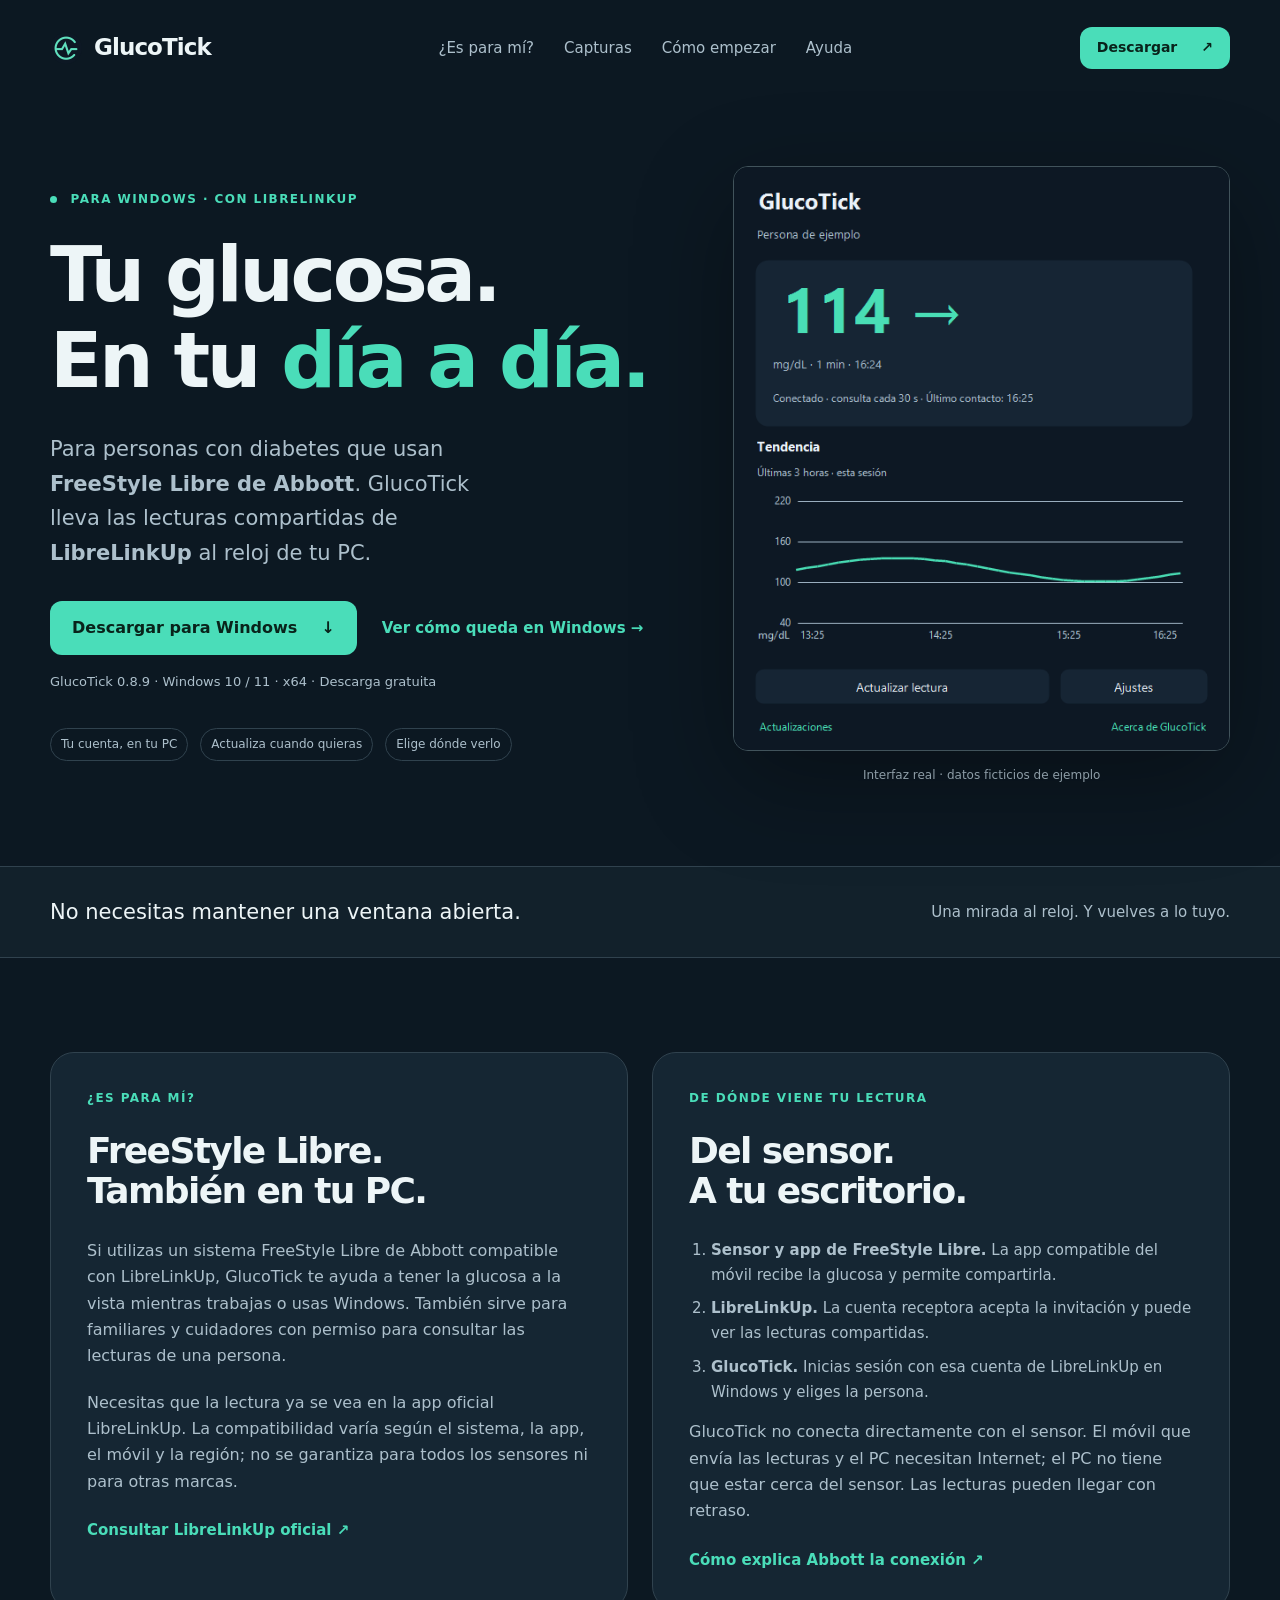
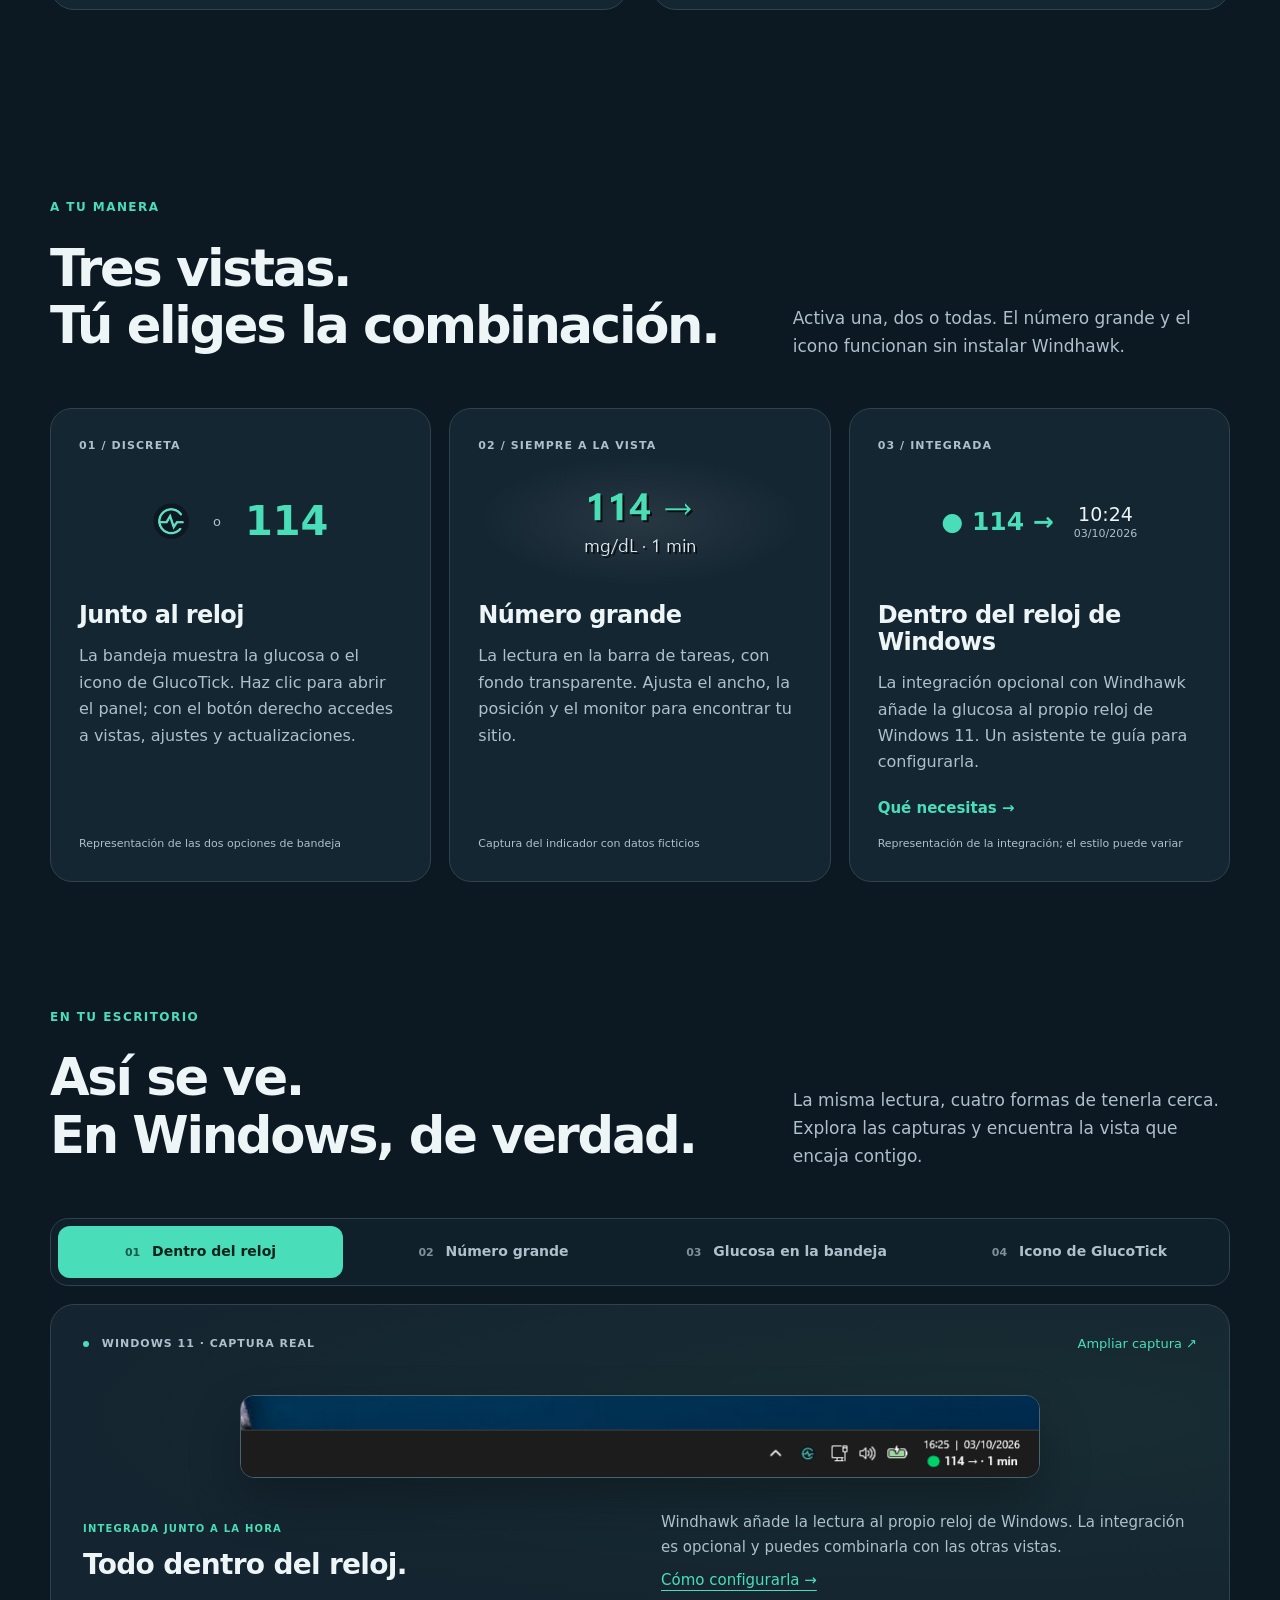
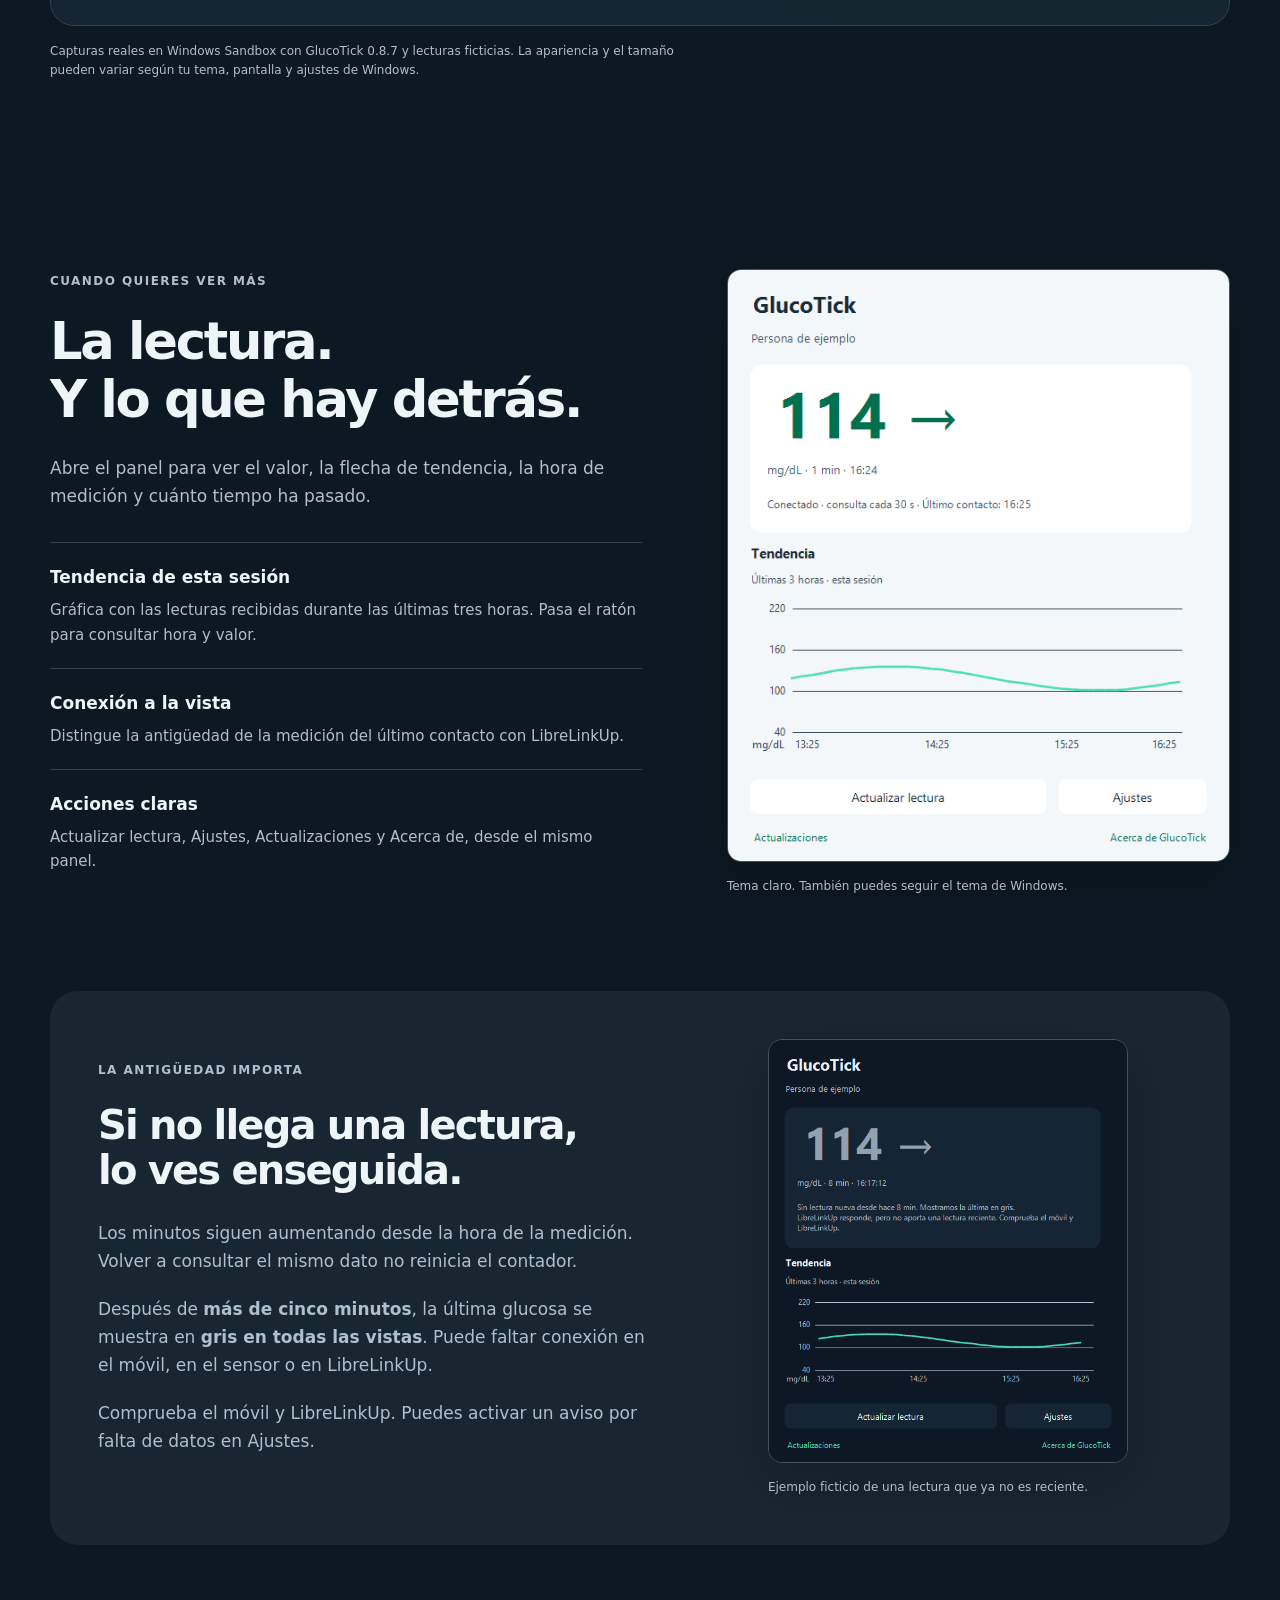
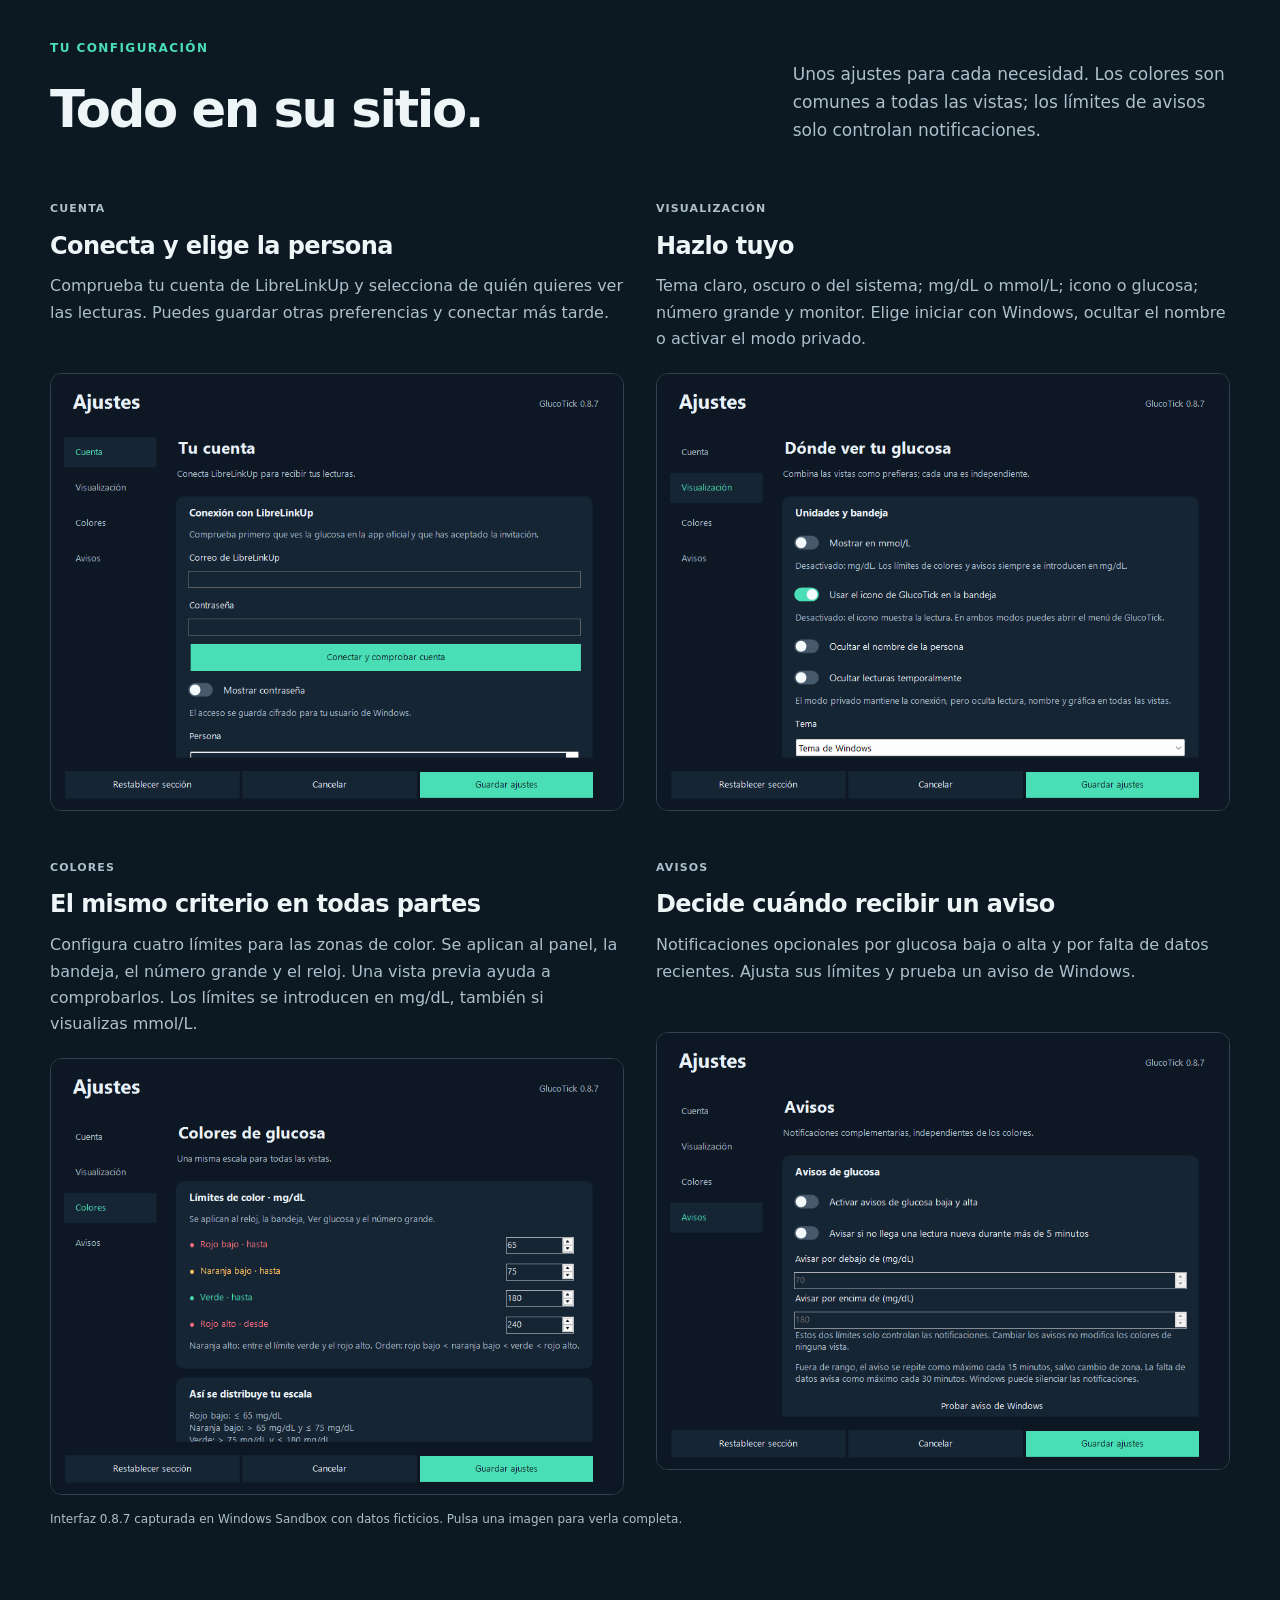
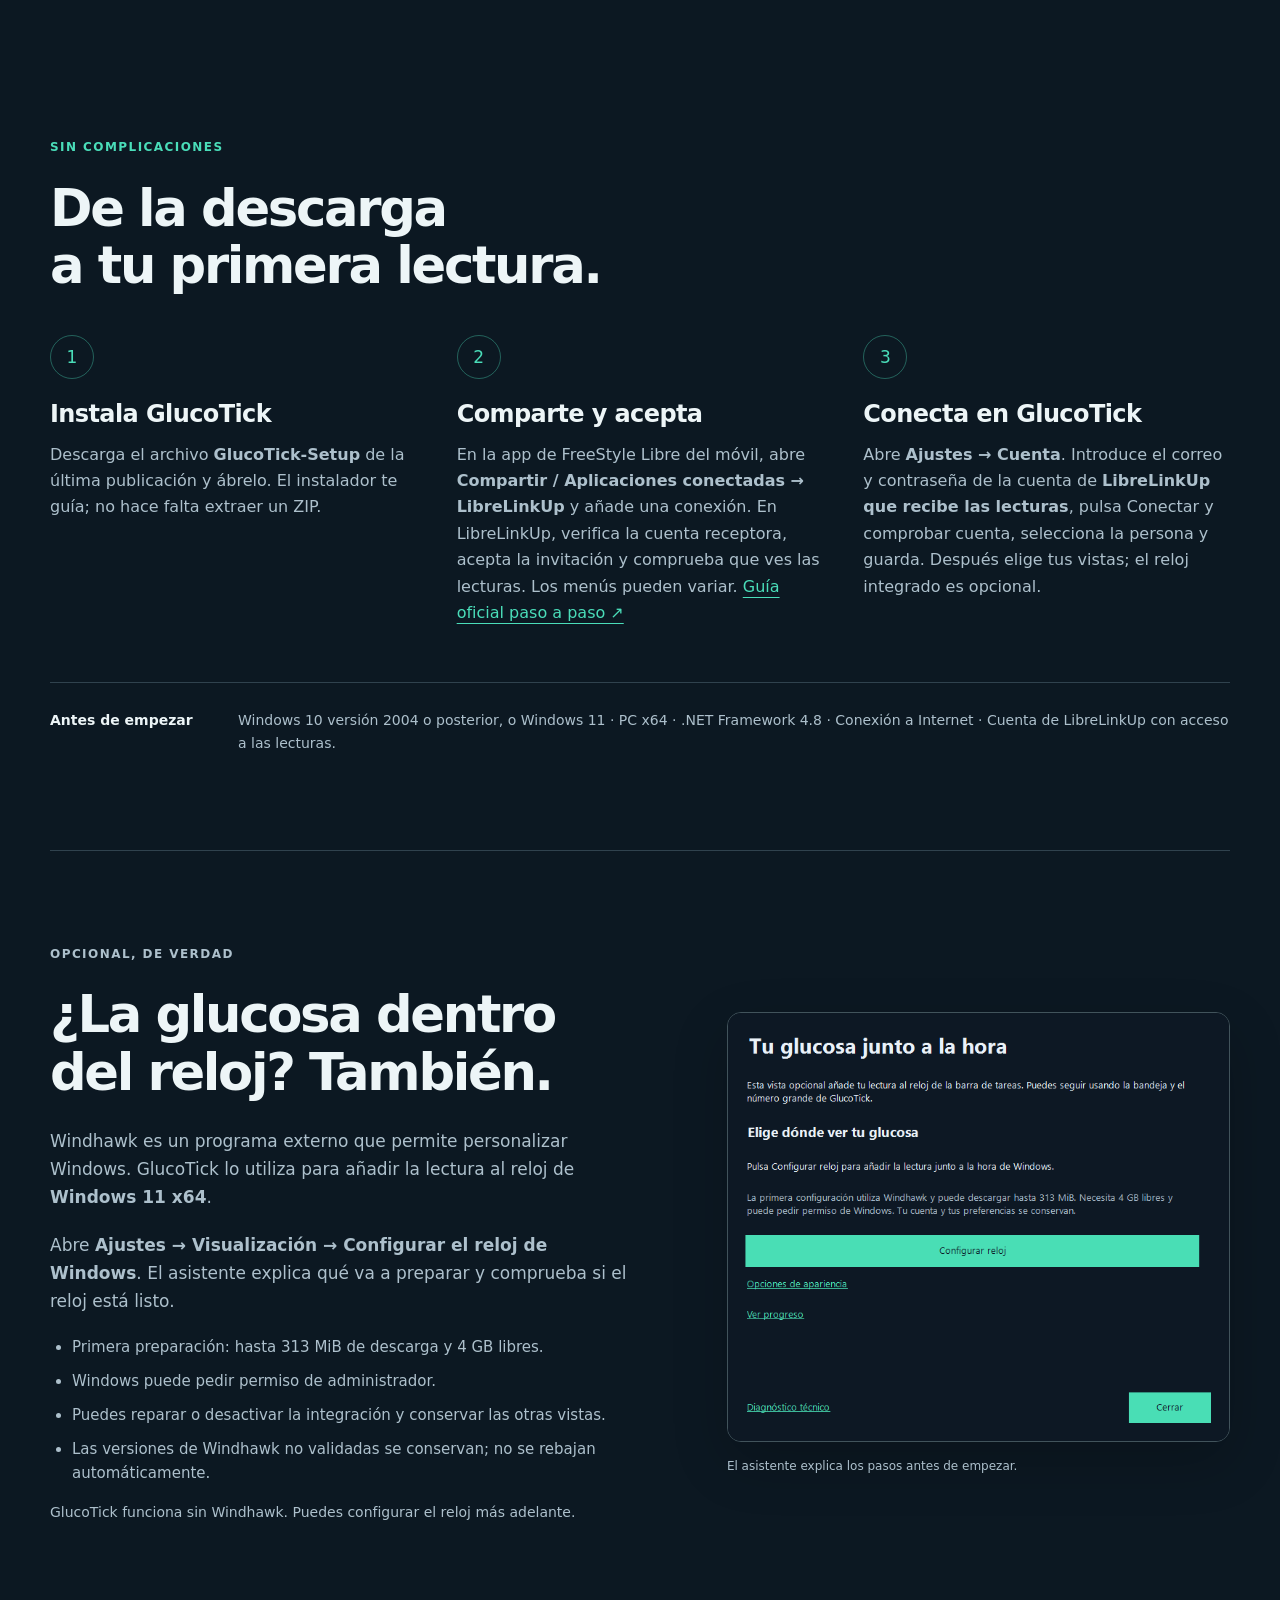
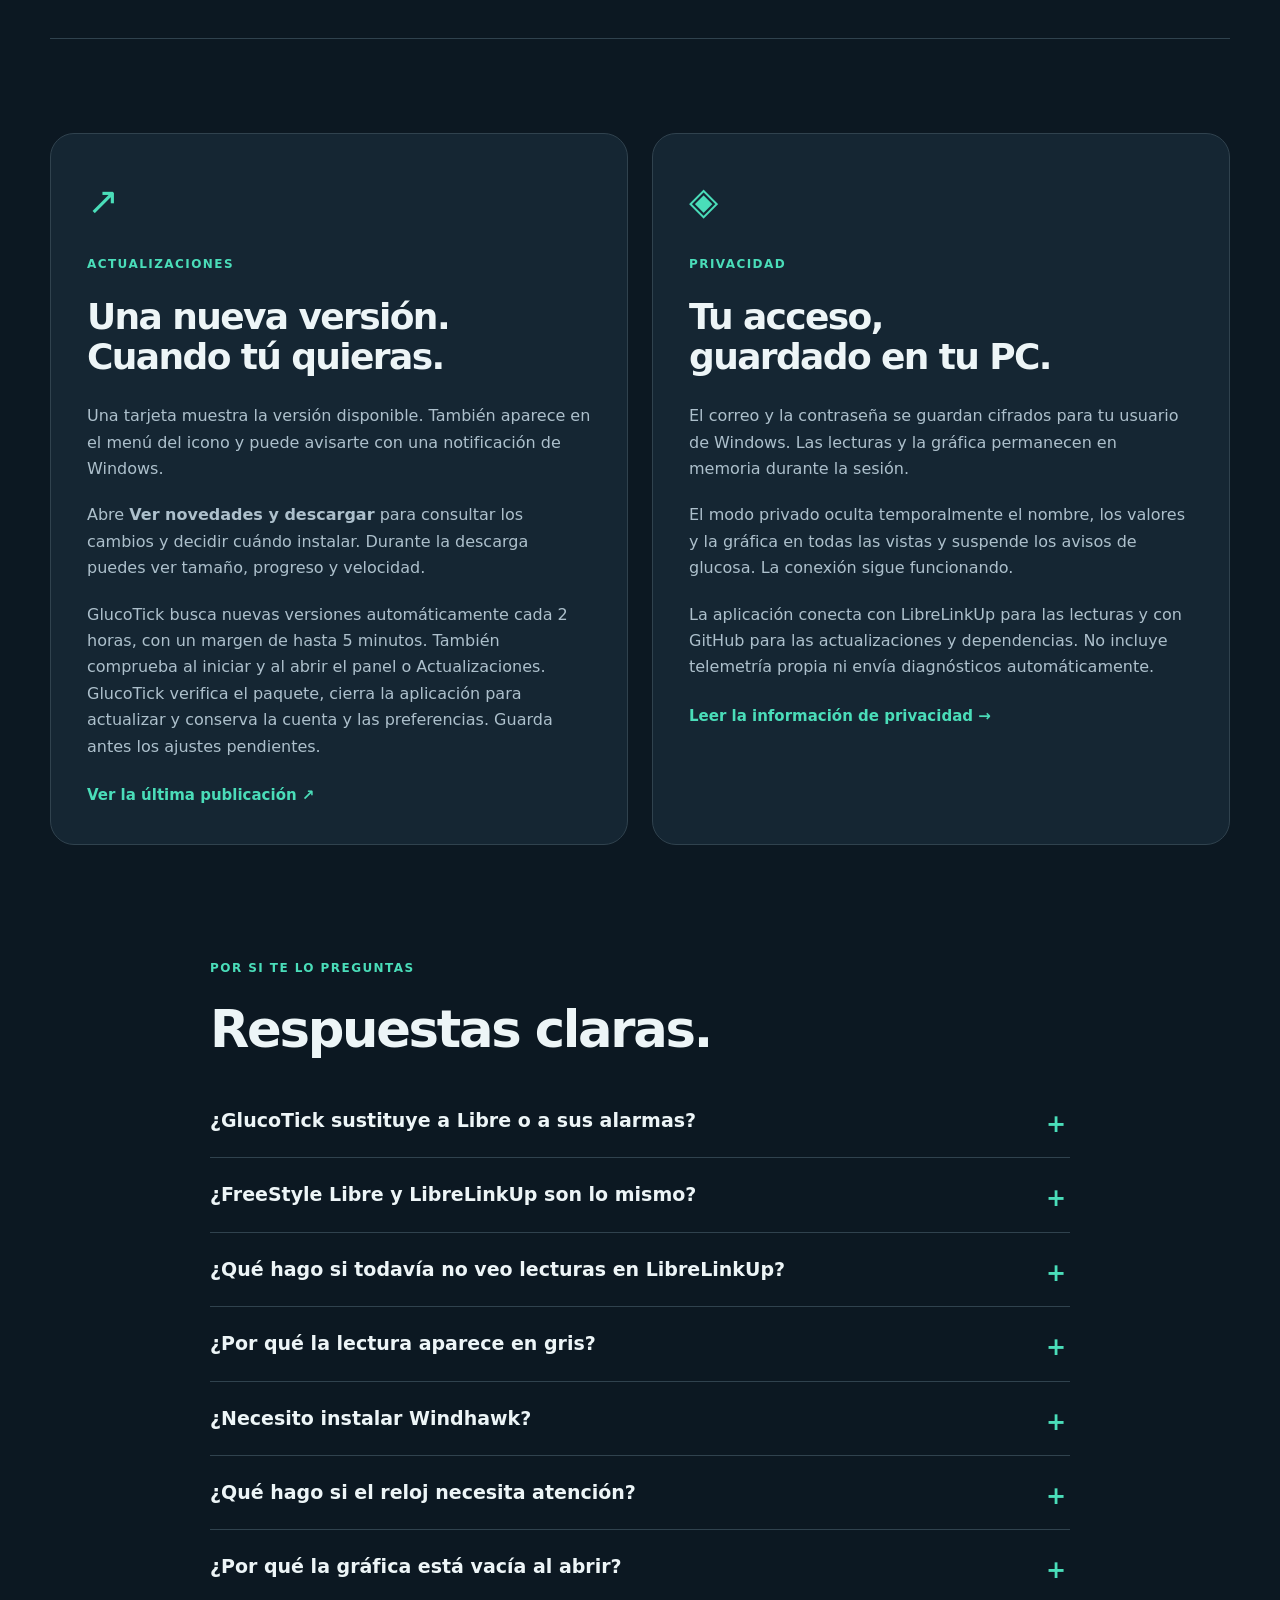
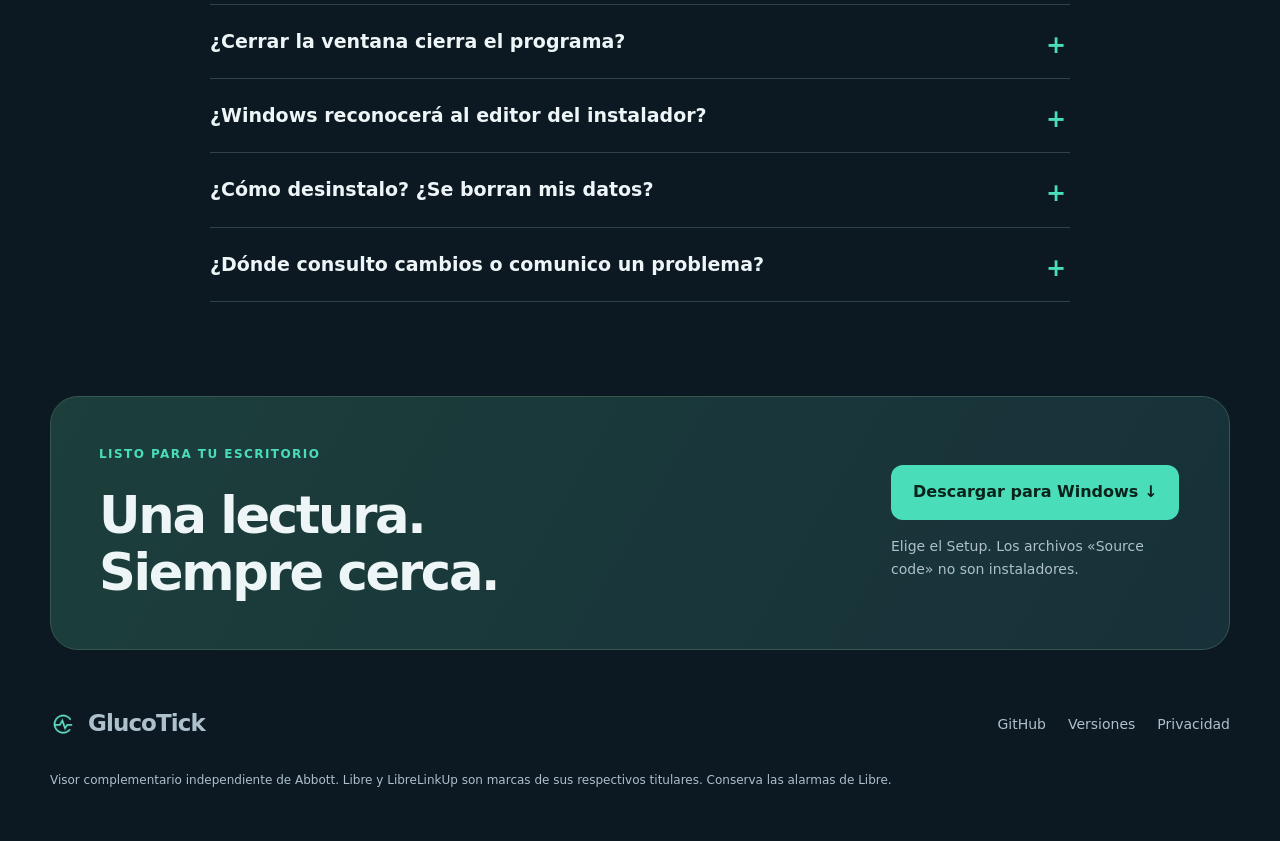
==== commit e27a4031: "Preparar web y README para GlucoTick 0.8.9" ====
--- a/docs/index.html
+++ b/docs/index.html
@@ -3,7 +3,7 @@
 <body><a class="skip" href="#contenido">Saltar al contenido</a>
 <header class="header wrap"><a class="brand" href="#" aria-label="GlucoTick, inicio"><img src="assets/icon.png?v=2" width="32" height="32" alt="">GlucoTick</a><nav aria-label="Principal"><a href="#compatibilidad">¿Es para mí?</a><a href="#en-windows">Capturas</a><a href="#empezar">Cómo empezar</a><a href="#preguntas">Ayuda</a></nav><a class="button small download" href="https://github.com/tiri14/glucotick-releases/releases/latest">Descargar <span aria-hidden="true">↗</span></a></header>
 <main id="contenido">
-<section class="hero wrap"><div class="hero-copy"><p class="eyebrow"><span class="dot"></span> PARA WINDOWS · CON LIBRELINKUP</p><h1>Tu glucosa.<br>En tu <em>día a día.</em></h1><p class="lead">Para personas con diabetes que usan <strong>FreeStyle Libre de Abbott</strong>. GlucoTick lleva las lecturas compartidas de <strong>LibreLinkUp</strong> al reloj de tu PC.</p><div class="actions"><a class="button download" href="https://github.com/tiri14/glucotick-releases/releases/latest">Descargar para Windows <span aria-hidden="true">↓</span></a><a class="text-link" href="#en-windows">Ver cómo queda en Windows →</a></div><p class="download-info" id="release-info">GlucoTick 0.8.8 · Windows 10 / 11 · x64 · Descarga gratuita</p><div class="hero-facts"><span>Tu cuenta, en tu PC</span><span>Actualiza cuando quieras</span><span>Elige dónde verlo</span></div></div><figure class="hero-image"><div class="image-glow"></div><img src="assets/panel-dark.png" width="560" height="660" alt="Panel de GlucoTick con una lectura ficticia de 114 mg/dL, antigüedad, conexión y gráfica de tendencia" fetchpriority="high"><figcaption>Interfaz real · datos ficticios de ejemplo</figcaption></figure></section>
+<section class="hero wrap"><div class="hero-copy"><p class="eyebrow"><span class="dot"></span> PARA WINDOWS · CON LIBRELINKUP</p><h1>Tu glucosa.<br>En tu <em>día a día.</em></h1><p class="lead">Para personas con diabetes que usan <strong>FreeStyle Libre de Abbott</strong>. GlucoTick lleva las lecturas compartidas de <strong>LibreLinkUp</strong> al reloj de tu PC.</p><div class="actions"><a class="button download" href="https://github.com/tiri14/glucotick-releases/releases/latest">Descargar para Windows <span aria-hidden="true">↓</span></a><a class="text-link" href="#en-windows">Ver cómo queda en Windows →</a></div><p class="download-info" id="release-info">GlucoTick 0.8.9 · Windows 10 / 11 · x64 · Descarga gratuita</p><div class="hero-facts"><span>Tu cuenta, en tu PC</span><span>Actualiza cuando quieras</span><span>Elige dónde verlo</span></div></div><figure class="hero-image"><div class="image-glow"></div><img src="assets/panel-dark.png" width="560" height="660" alt="Panel de GlucoTick con una lectura ficticia de 114 mg/dL, antigüedad, conexión y gráfica de tendencia" fetchpriority="high"><figcaption>Interfaz real · datos ficticios de ejemplo</figcaption></figure></section>
 <section class="intro-band"><div class="wrap"><p>No necesitas mantener una ventana abierta.</p><span>Una mirada al reloj. Y vuelves a lo tuyo.</span></div></section>
 <section id="compatibilidad" class="section wrap two-cards" aria-labelledby="compatibility-title">
 <article class="info-card"><p class="eyebrow">¿ES PARA MÍ?</p><h2 id="compatibility-title">FreeStyle Libre.<br>También en tu PC.</h2><p>Si utilizas un sistema FreeStyle Libre de Abbott compatible con LibreLinkUp, GlucoTick te ayuda a tener la glucosa a la vista mientras trabajas o usas Windows. También sirve para familiares y cuidadores con permiso para consultar las lecturas de una persona.</p><p>Necesitas que la lectura ya se vea en la app oficial LibreLinkUp. La compatibilidad varía según el sistema, la app, el móvil y la región; no se garantiza para todos los sensores ni para otras marcas.</p><a class="text-link" href="https://www.librelinkup.com/">Consultar LibreLinkUp oficial ↗</a></article>
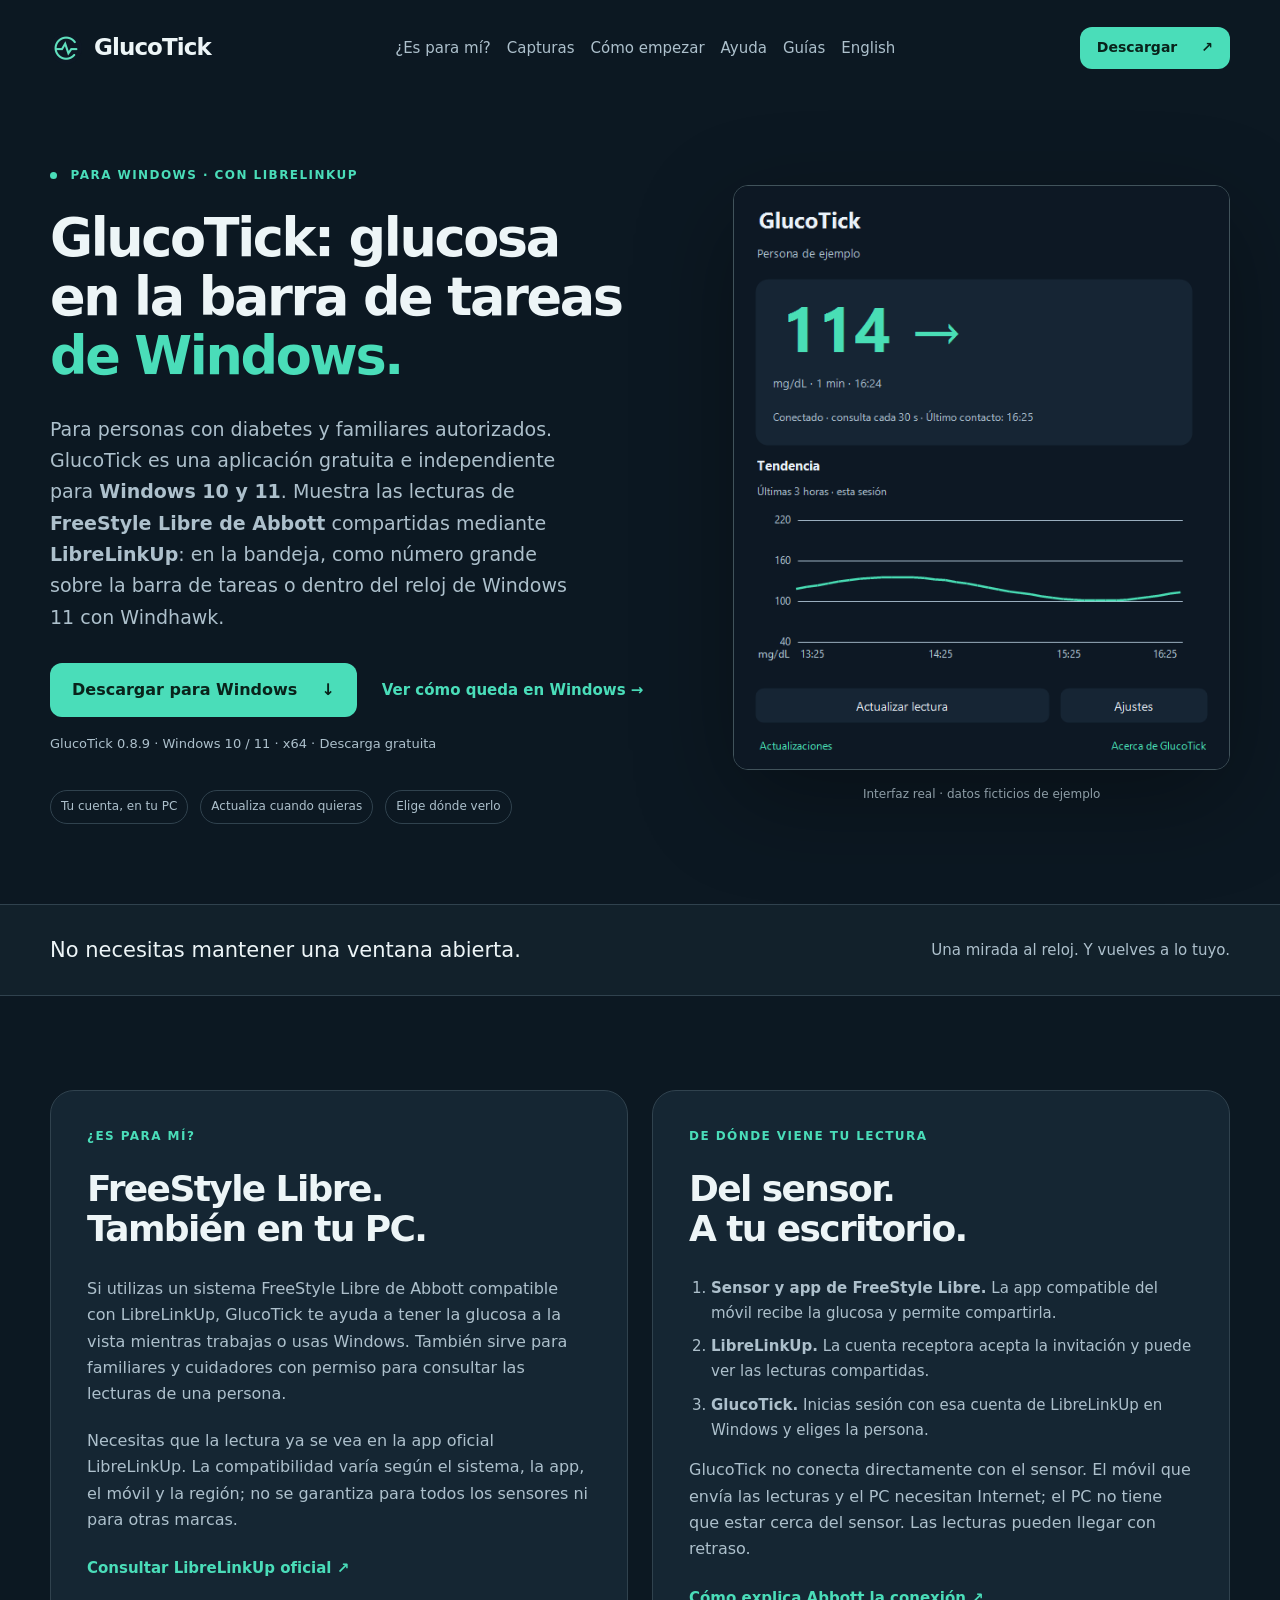
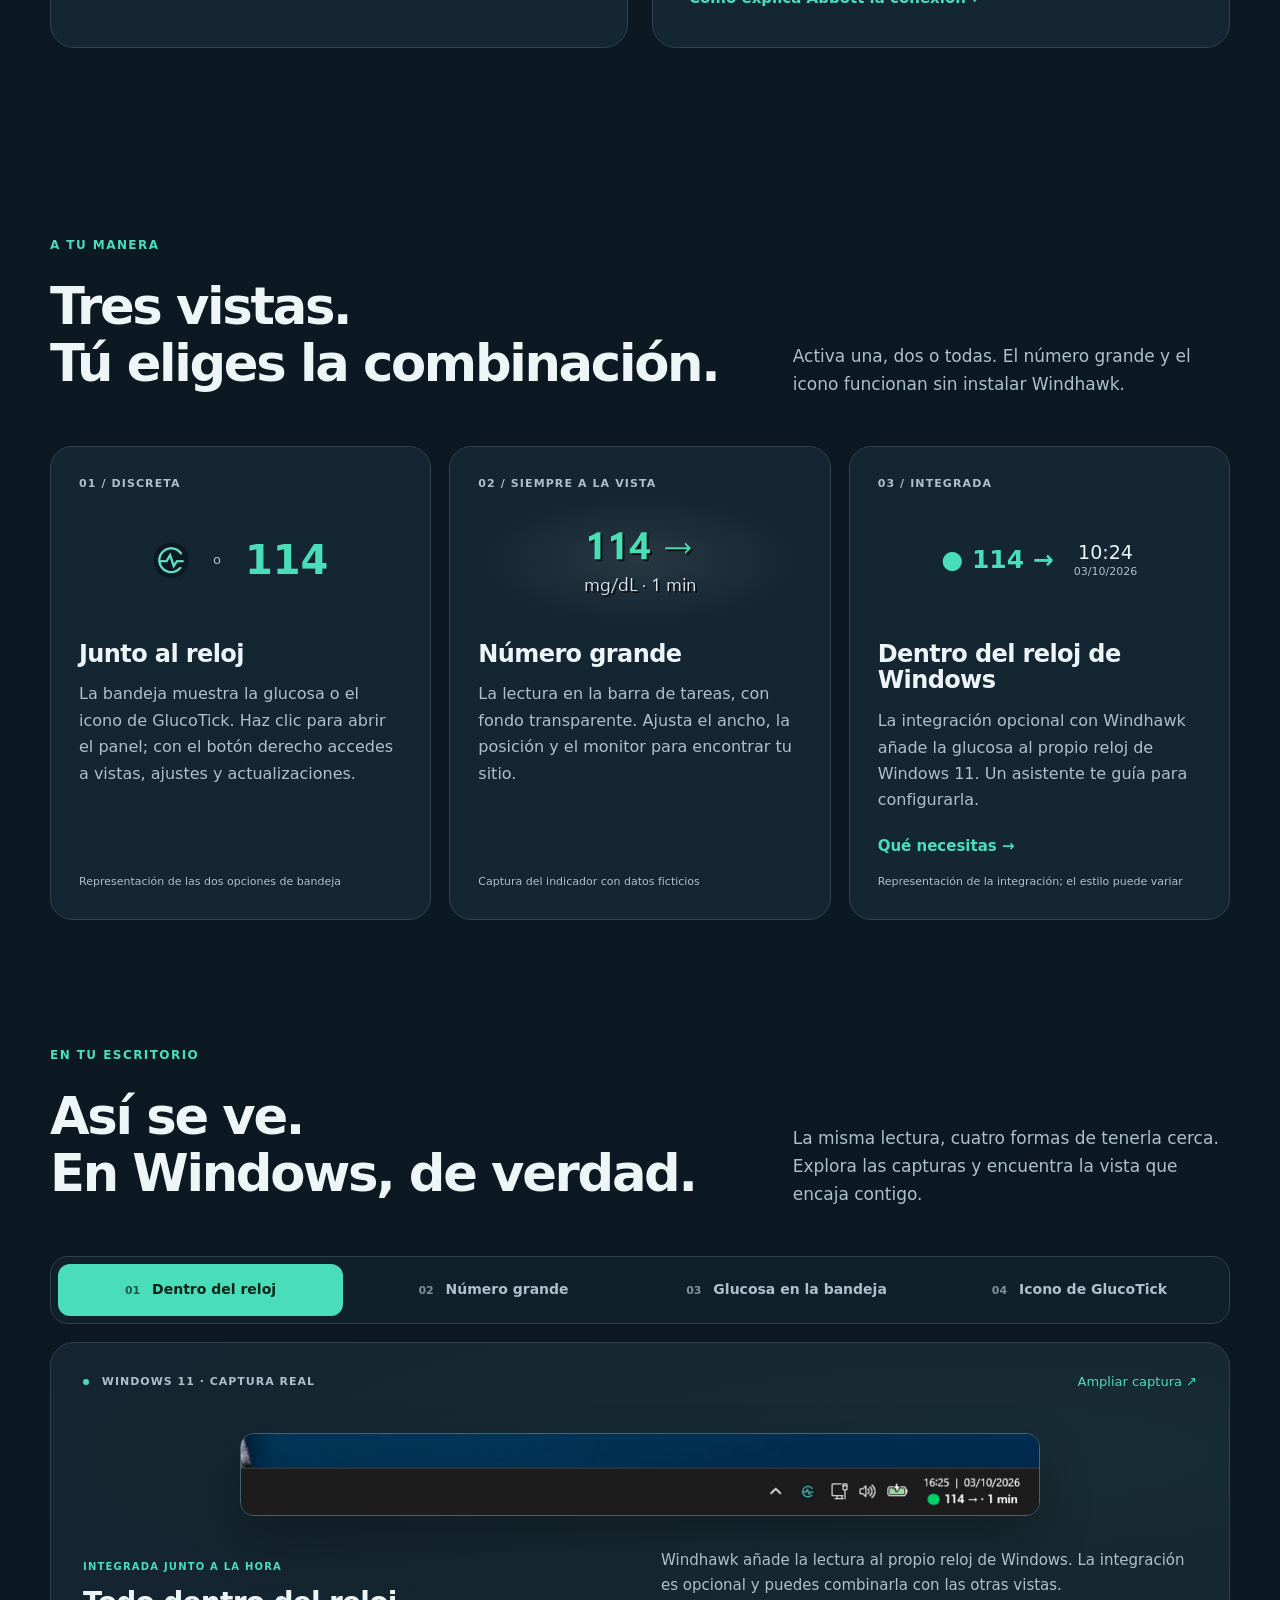
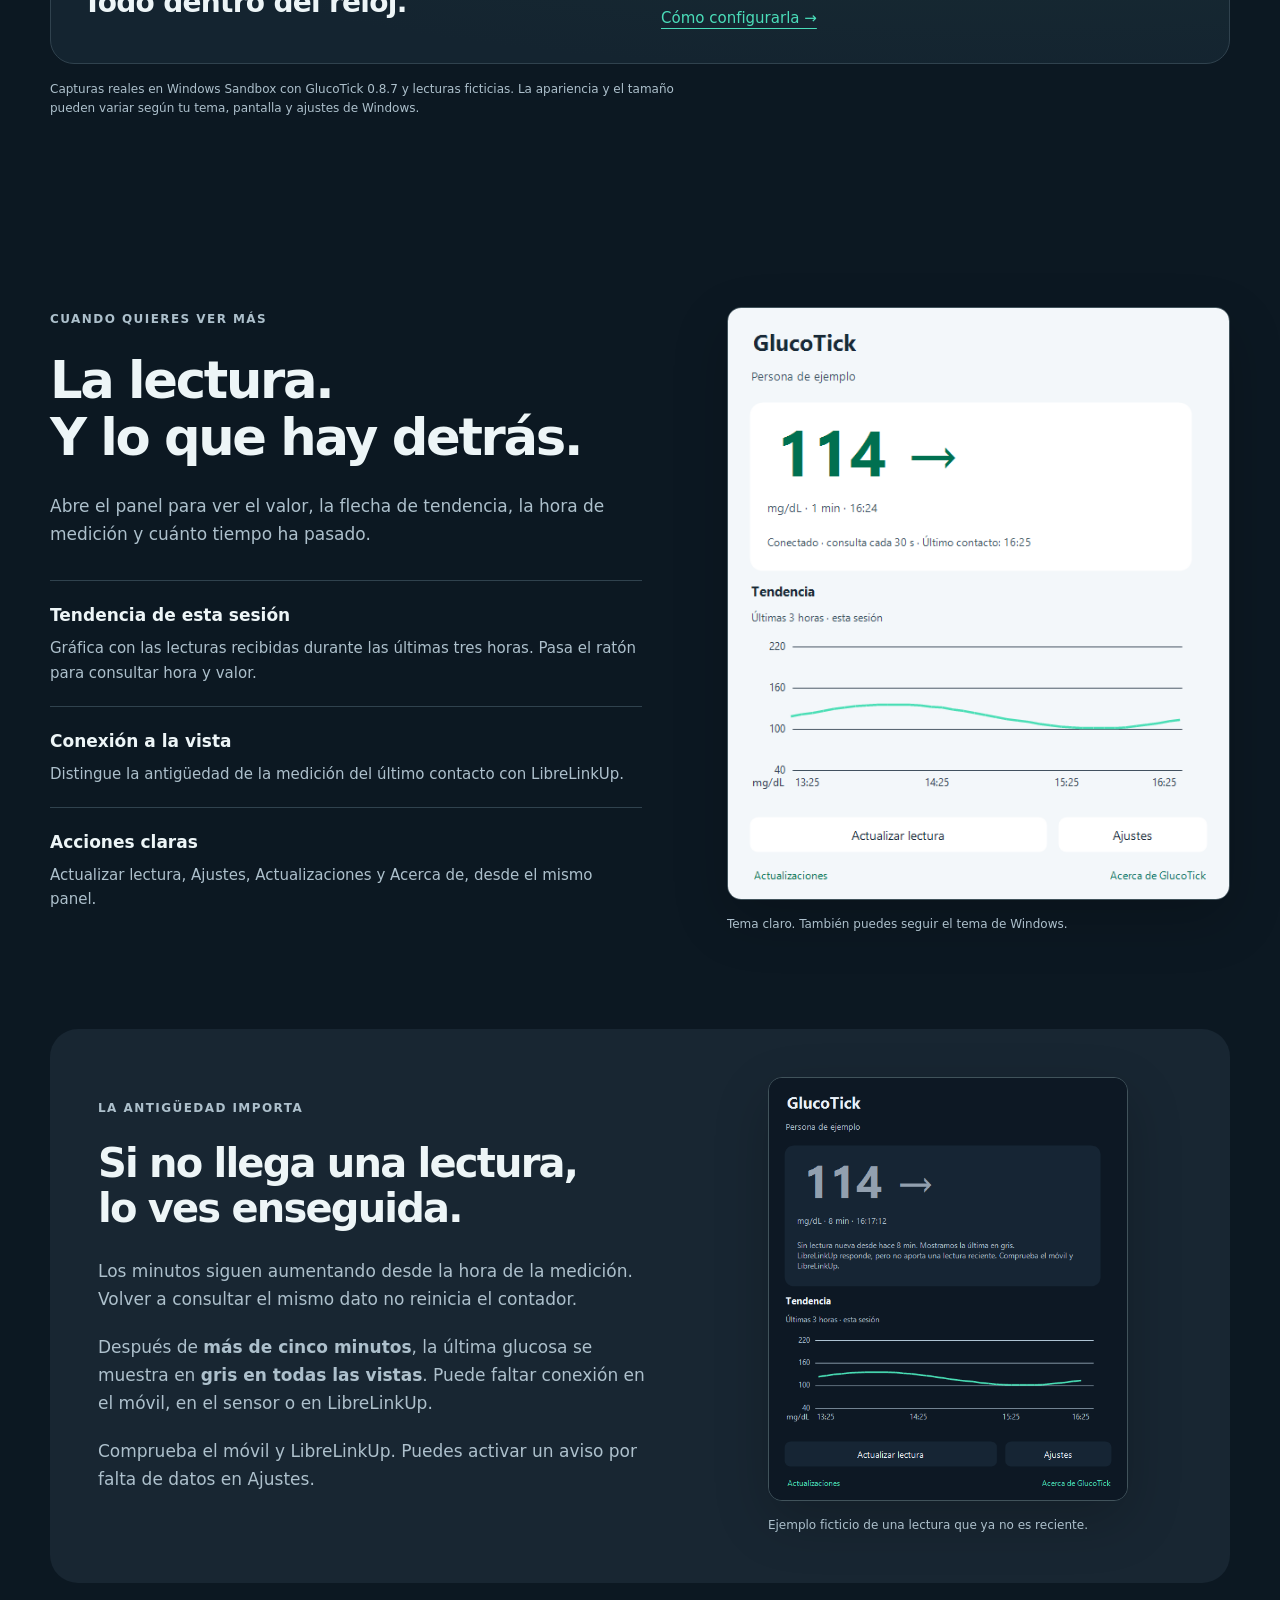
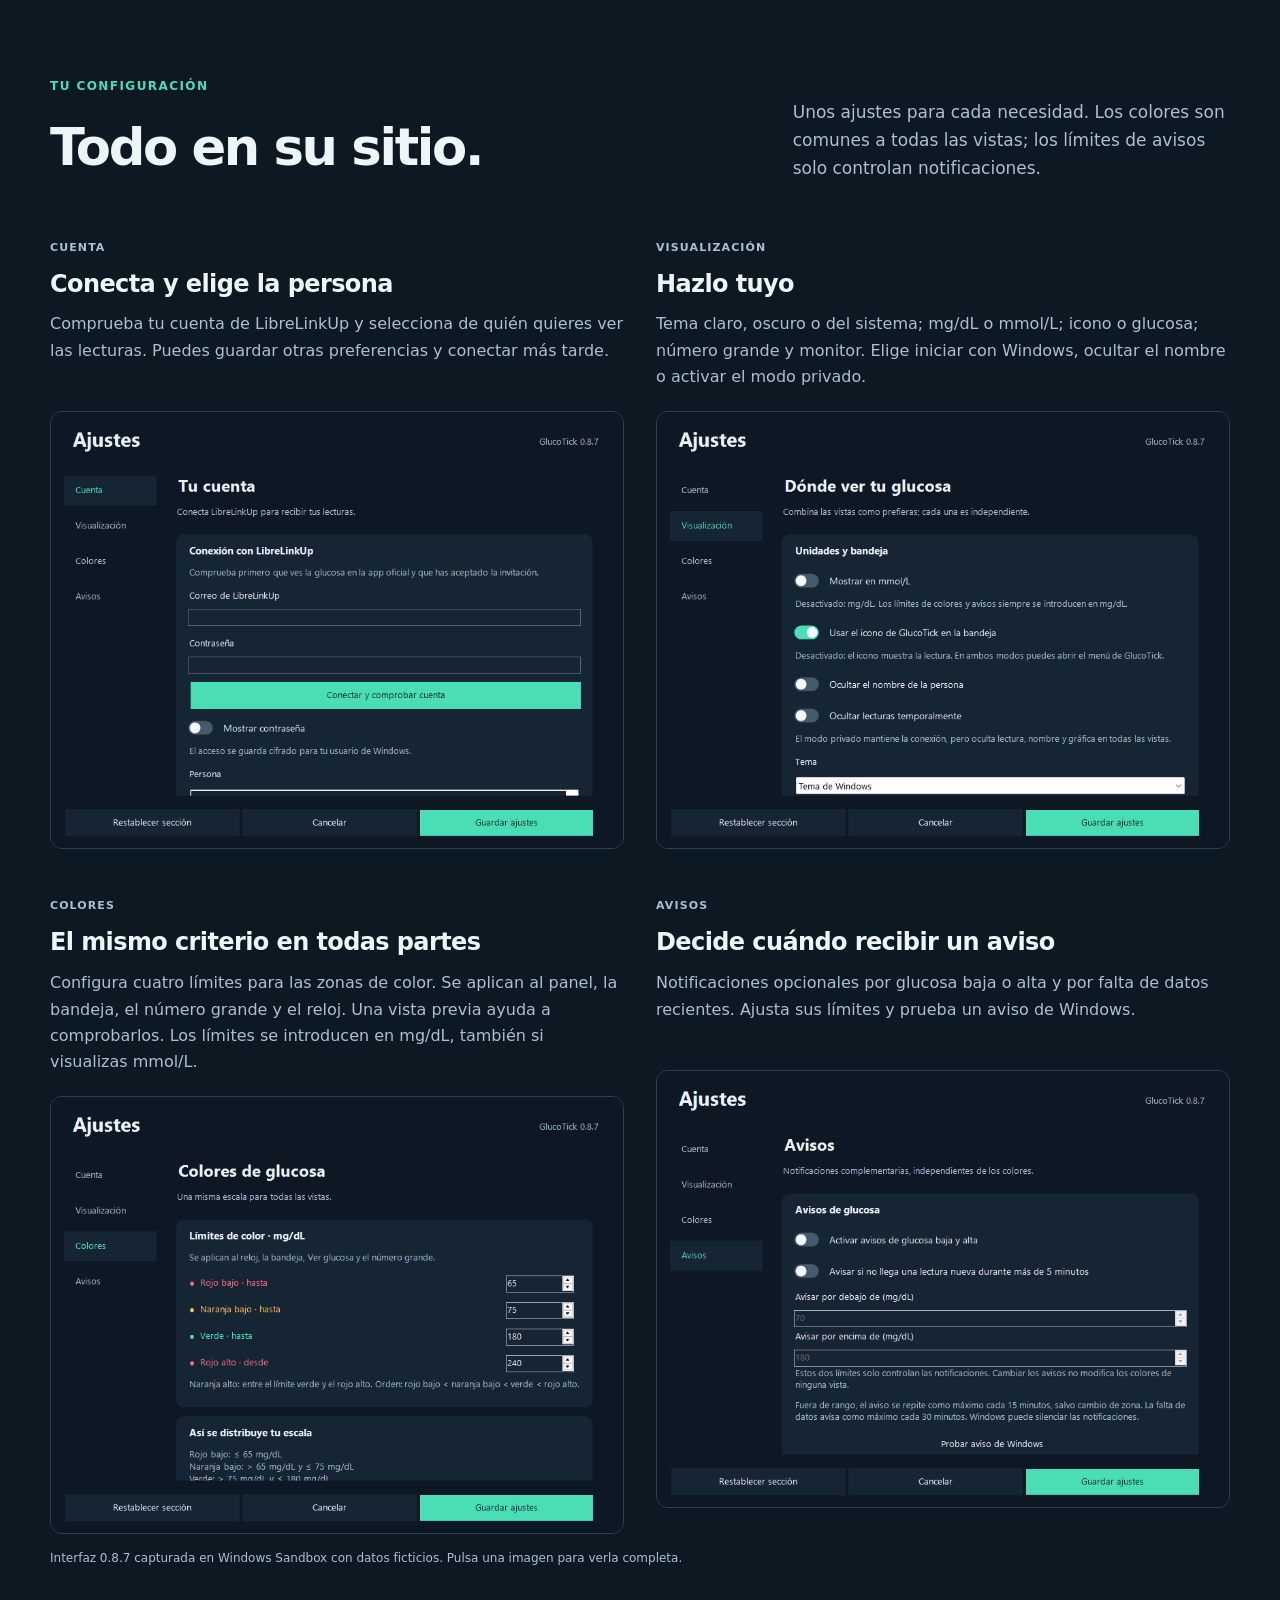
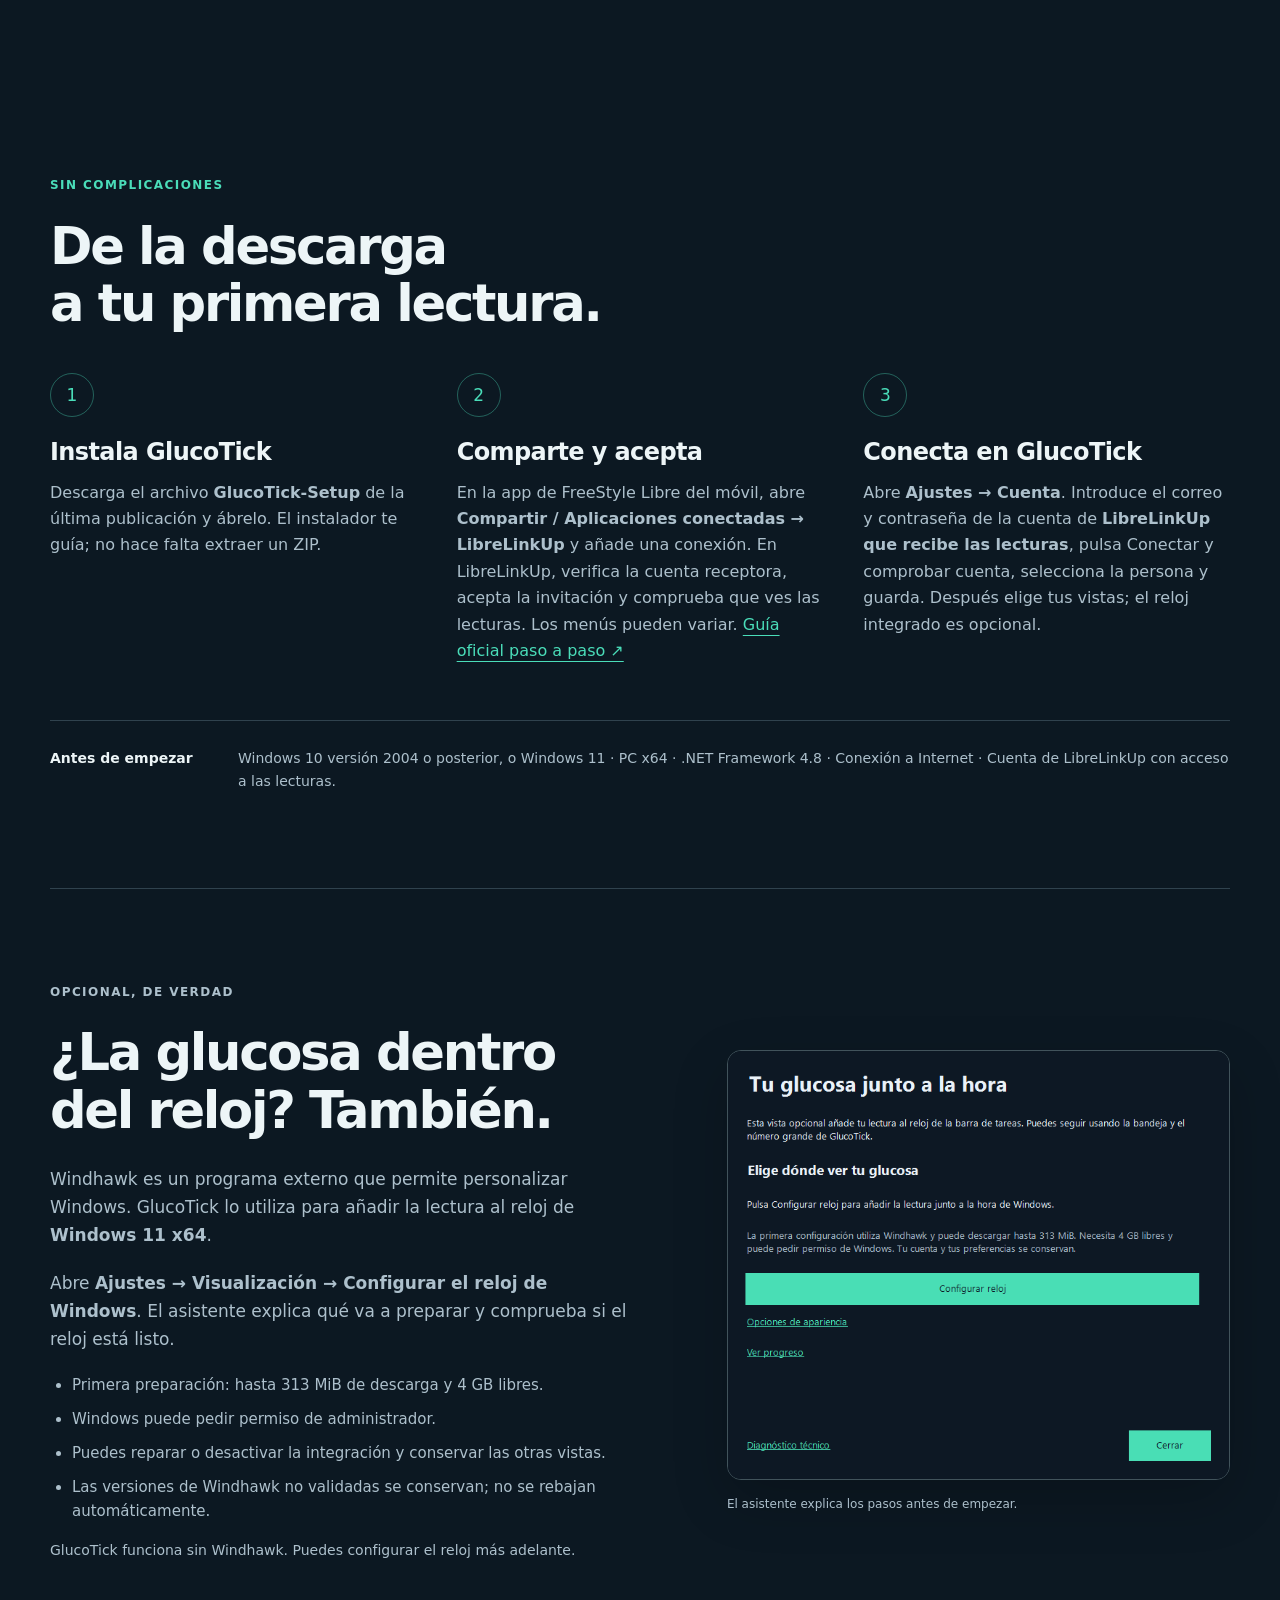
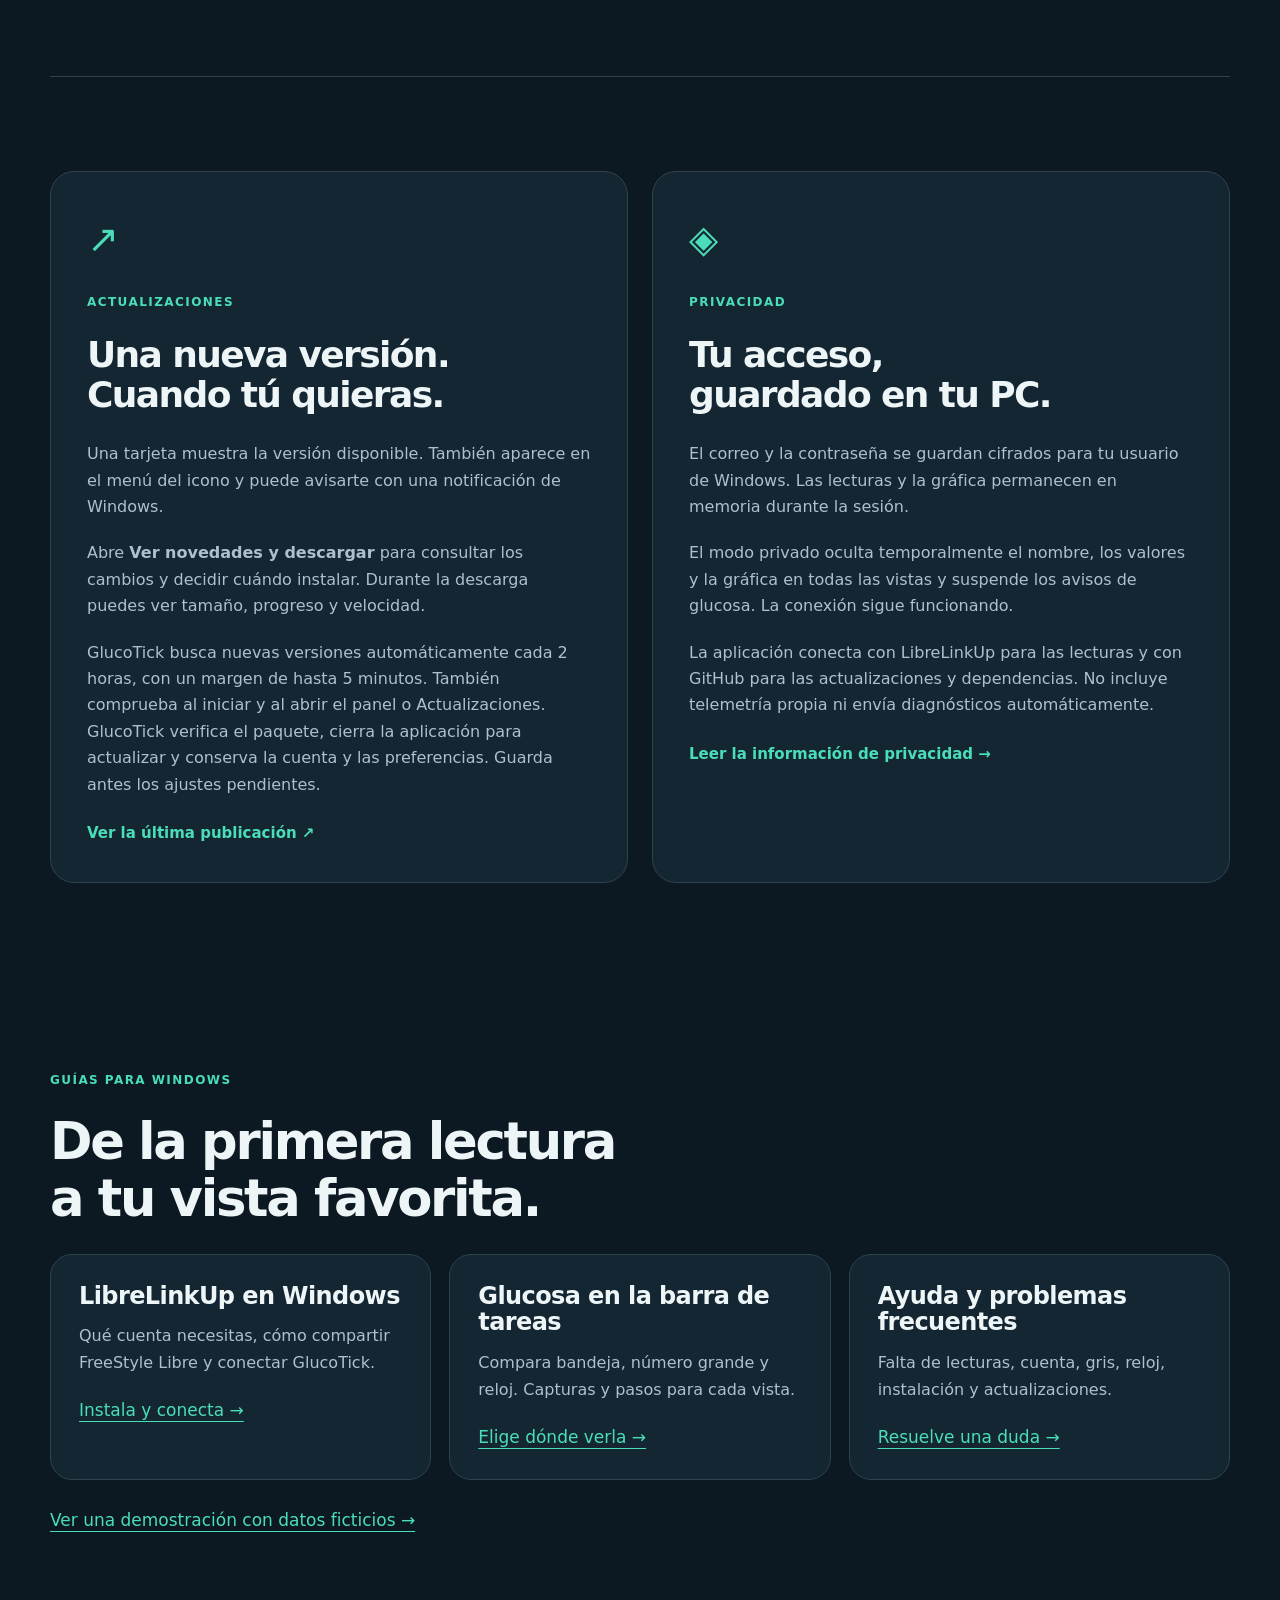
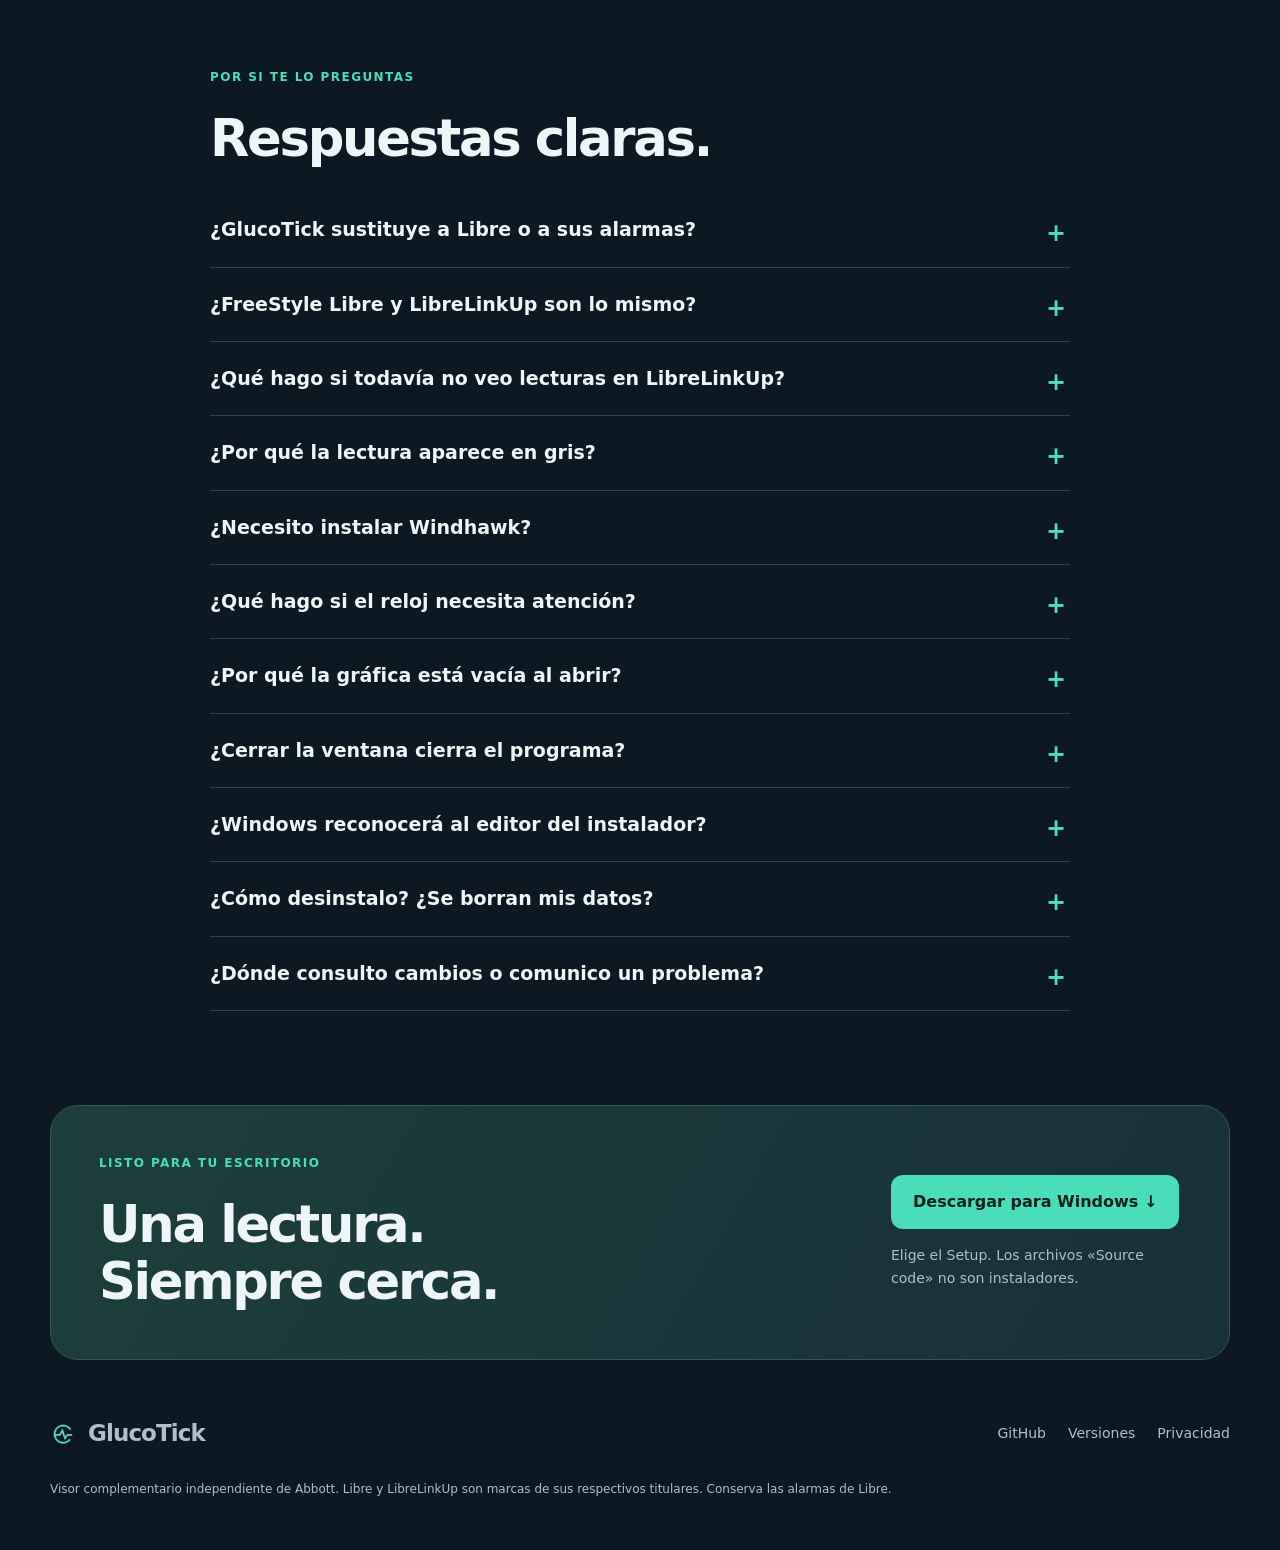
==== commit e8628e53: "Improve discovery with Windows guides, English pages and sitemap" ====
--- a/docs/index.html
+++ b/docs/index.html
@@ -1,9 +1,9 @@
 <!doctype html>
-<html lang="es"><head><meta charset="utf-8"><meta name="viewport" content="width=device-width,initial-scale=1"><meta name="description" content="GlucoTick: visor de glucosa para personas con diabetes que usan FreeStyle Libre de Abbott y LibreLinkUp. Tus lecturas en Windows, con conexión guiada."><meta name="theme-color" content="#0c1822"><link rel="canonical" href="https://tiri14.github.io/glucotick-releases/"><meta property="og:type" content="website"><meta property="og:locale" content="es_ES"><meta property="og:title" content="GlucoTick · Tu glucosa, a un vistazo"><meta property="og:description" content="Tus lecturas de FreeStyle Libre de Abbott en Windows, a través de LibreLinkUp. Un visor independiente para acompañar tu día a día."><meta property="og:url" content="https://tiri14.github.io/glucotick-releases/"><title>GlucoTick · Tu glucosa, a un vistazo</title><link rel="icon" href="assets/icon.png?v=2"><link rel="stylesheet" href="styles.css"><script src="app.js" defer></script></head>
+<html lang="es"><head><meta charset="utf-8"><meta name="viewport" content="width=device-width,initial-scale=1"><meta name="description" content="Consulta en Windows las lecturas compartidas de FreeStyle Libre mediante LibreLinkUp. GlucoTick muestra glucosa, tendencia y antigüedad junto al reloj."><meta name="theme-color" content="#0c1822"><link rel="canonical" href="https://tiri14.github.io/glucotick-releases/"><meta property="og:type" content="website"><meta property="og:locale" content="es_ES"><meta property="og:title" content="GlucoTick: glucosa en la barra de tareas de Windows"><meta property="og:description" content="Tus lecturas de FreeStyle Libre de Abbott en Windows, a través de LibreLinkUp. Un visor independiente para acompañar tu día a día."><meta property="og:url" content="https://tiri14.github.io/glucotick-releases/"><title>GlucoTick: glucosa en la barra de tareas de Windows</title><link rel="icon" href="assets/icon.png?v=2"><link rel="stylesheet" href="styles.css"><script src="app.js" defer></script><link rel="alternate" hreflang="es" href="https://tiri14.github.io/glucotick-releases/"><link rel="alternate" hreflang="en" href="https://tiri14.github.io/glucotick-releases/en/"><link rel="alternate" hreflang="x-default" href="https://tiri14.github.io/glucotick-releases/"><meta property="og:image" content="https://tiri14.github.io/glucotick-releases/assets/panel-dark.png"><meta property="og:image:alt" content="Panel de GlucoTick con datos ficticios"><meta name="twitter:card" content="summary_large_image"><script type="application/ld+json">{"@context":"https://schema.org","@type":"SoftwareApplication","@id":"https://tiri14.github.io/glucotick-releases/#software","name":"GlucoTick","url":"https://tiri14.github.io/glucotick-releases/","description":"Visor complementario gratuito para consultar glucosa compartida de LibreLinkUp en la barra de tareas de Windows.","operatingSystem":"Windows 10 2004+ / Windows 11, x64","applicationCategory":"HealthApplication","softwareVersion":"0.8.9","inLanguage":"es","downloadUrl":"https://github.com/tiri14/glucotick-releases/releases/latest","image":"https://tiri14.github.io/glucotick-releases/assets/panel-dark.png","screenshot":["https://tiri14.github.io/glucotick-releases/assets/windows-reloj-integrado.png","https://tiri14.github.io/glucotick-releases/assets/windows-numero-grande.png","https://tiri14.github.io/glucotick-releases/assets/windows-bandeja-glucosa.png"],"isAccessibleForFree":true,"offers":{"@type":"Offer","price":"0","priceCurrency":"EUR"}}</script><meta name="google-site-verification" content="NPuLLoEbjzZInAn9EcNoolkDXoaoFBTy5Hxaxpm5AkI"></head>
 <body><a class="skip" href="#contenido">Saltar al contenido</a>
-<header class="header wrap"><a class="brand" href="#" aria-label="GlucoTick, inicio"><img src="assets/icon.png?v=2" width="32" height="32" alt="">GlucoTick</a><nav aria-label="Principal"><a href="#compatibilidad">¿Es para mí?</a><a href="#en-windows">Capturas</a><a href="#empezar">Cómo empezar</a><a href="#preguntas">Ayuda</a></nav><a class="button small download" href="https://github.com/tiri14/glucotick-releases/releases/latest">Descargar <span aria-hidden="true">↗</span></a></header>
+<header class="header wrap"><a class="brand" href="#" aria-label="GlucoTick, inicio"><img src="assets/icon.png?v=2" width="32" height="32" alt="">GlucoTick</a><nav aria-label="Principal"><a href="#compatibilidad">¿Es para mí?</a><a href="#en-windows">Capturas</a><a href="#empezar">Cómo empezar</a><a href="ayuda.html">Ayuda</a><a href="#guias">Guías</a><a href="en/" lang="en">English</a></nav><a class="button small download" href="https://github.com/tiri14/glucotick-releases/releases/latest">Descargar <span aria-hidden="true">↗</span></a></header>
 <main id="contenido">
-<section class="hero wrap"><div class="hero-copy"><p class="eyebrow"><span class="dot"></span> PARA WINDOWS · CON LIBRELINKUP</p><h1>Tu glucosa.<br>En tu <em>día a día.</em></h1><p class="lead">Para personas con diabetes que usan <strong>FreeStyle Libre de Abbott</strong>. GlucoTick lleva las lecturas compartidas de <strong>LibreLinkUp</strong> al reloj de tu PC.</p><div class="actions"><a class="button download" href="https://github.com/tiri14/glucotick-releases/releases/latest">Descargar para Windows <span aria-hidden="true">↓</span></a><a class="text-link" href="#en-windows">Ver cómo queda en Windows →</a></div><p class="download-info" id="release-info">GlucoTick 0.8.9 · Windows 10 / 11 · x64 · Descarga gratuita</p><div class="hero-facts"><span>Tu cuenta, en tu PC</span><span>Actualiza cuando quieras</span><span>Elige dónde verlo</span></div></div><figure class="hero-image"><div class="image-glow"></div><img src="assets/panel-dark.png" width="560" height="660" alt="Panel de GlucoTick con una lectura ficticia de 114 mg/dL, antigüedad, conexión y gráfica de tendencia" fetchpriority="high"><figcaption>Interfaz real · datos ficticios de ejemplo</figcaption></figure></section>
+<section class="hero wrap"><div class="hero-copy"><p class="eyebrow"><span class="dot"></span> PARA WINDOWS · CON LIBRELINKUP</p><h1>GlucoTick: glucosa<br>en la barra de tareas<br><em>de Windows.</em></h1><p class="lead">Para personas con diabetes y familiares autorizados. GlucoTick es una aplicación gratuita e independiente para <strong>Windows 10 y 11</strong>. Muestra las lecturas de <strong>FreeStyle Libre de Abbott</strong> compartidas mediante <strong>LibreLinkUp</strong>: en la bandeja, como número grande sobre la barra de tareas o dentro del reloj de Windows 11 con Windhawk.</p><div class="actions"><a class="button download" href="https://github.com/tiri14/glucotick-releases/releases/latest">Descargar para Windows <span aria-hidden="true">↓</span></a><a class="text-link" href="#en-windows">Ver cómo queda en Windows →</a></div><p class="download-info" id="release-info">GlucoTick 0.8.9 · Windows 10 / 11 · x64 · Descarga gratuita</p><div class="hero-facts"><span>Tu cuenta, en tu PC</span><span>Actualiza cuando quieras</span><span>Elige dónde verlo</span></div></div><figure class="hero-image"><div class="image-glow"></div><img src="assets/panel-dark.png" width="560" height="660" alt="Panel de GlucoTick con una lectura ficticia de 114 mg/dL, antigüedad, conexión y gráfica de tendencia" fetchpriority="high"><figcaption>Interfaz real · datos ficticios de ejemplo</figcaption></figure></section>
 <section class="intro-band"><div class="wrap"><p>No necesitas mantener una ventana abierta.</p><span>Una mirada al reloj. Y vuelves a lo tuyo.</span></div></section>
 <section id="compatibilidad" class="section wrap two-cards" aria-labelledby="compatibility-title">
 <article class="info-card"><p class="eyebrow">¿ES PARA MÍ?</p><h2 id="compatibility-title">FreeStyle Libre.<br>También en tu PC.</h2><p>Si utilizas un sistema FreeStyle Libre de Abbott compatible con LibreLinkUp, GlucoTick te ayuda a tener la glucosa a la vista mientras trabajas o usas Windows. También sirve para familiares y cuidadores con permiso para consultar las lecturas de una persona.</p><p>Necesitas que la lectura ya se vea en la app oficial LibreLinkUp. La compatibilidad varía según el sistema, la app, el móvil y la región; no se garantiza para todos los sensores ni para otras marcas.</p><a class="text-link" href="https://www.librelinkup.com/">Consultar LibreLinkUp oficial ↗</a></article>
@@ -56,6 +56,7 @@
 <section id="empezar" class="section wrap"><p class="eyebrow">SIN COMPLICACIONES</p><h2>De la descarga<br>a tu primera lectura.</h2><ol class="steps"><li><span>1</span><h3>Instala GlucoTick</h3><p>Descarga el archivo <strong>GlucoTick-Setup</strong> de la última publicación y ábrelo. El instalador te guía; no hace falta extraer un ZIP.</p></li><li><span>2</span><h3>Comparte y acepta</h3><p>En la app de FreeStyle Libre del móvil, abre <strong>Compartir / Aplicaciones conectadas → LibreLinkUp</strong> y añade una conexión. En LibreLinkUp, verifica la cuenta receptora, acepta la invitación y comprueba que ves las lecturas. Los menús pueden variar. <a href="https://www.librelinkup.com/articles/getting-started">Guía oficial paso a paso ↗</a></p></li><li><span>3</span><h3>Conecta en GlucoTick</h3><p>Abre <strong>Ajustes → Cuenta</strong>. Introduce el correo y contraseña de la cuenta de <strong>LibreLinkUp que recibe las lecturas</strong>, pulsa Conectar y comprobar cuenta, selecciona la persona y guarda. Después elige tus vistas; el reloj integrado es opcional.</p></li></ol><div class="requirements"><strong>Antes de empezar</strong><p>Windows 10 versión 2004 o posterior, o Windows 11 · PC x64 · .NET Framework 4.8 · Conexión a Internet · Cuenta de LibreLinkUp con acceso a las lecturas.</p></div></section>
 <section id="reloj" class="section wrap clock-section"><div><p class="eyebrow">OPCIONAL, DE VERDAD</p><h2>¿La glucosa dentro<br>del reloj? También.</h2><p>Windhawk es un programa externo que permite personalizar Windows. GlucoTick lo utiliza para añadir la lectura al reloj de <strong>Windows 11 x64</strong>.</p><p>Abre <strong>Ajustes → Visualización → Configurar el reloj de Windows</strong>. El asistente explica qué va a preparar y comprueba si el reloj está listo.</p><ul class="plain-list"><li>Primera preparación: hasta 313 MiB de descarga y 4 GB libres.</li><li>Windows puede pedir permiso de administrador.</li><li>Puedes reparar o desactivar la integración y conservar las otras vistas.</li><li>Las versiones de Windhawk no validadas se conservan; no se rebajan automáticamente.</li></ul><p class="muted">GlucoTick funciona sin Windhawk. Puedes configurar el reloj más adelante.</p></div><figure class="screen"><a href="assets/reloj-configurar.png" target="_blank" rel="noopener"><img src="assets/reloj-configurar.png" width="690" height="590" alt="Asistente real que explica la integración opcional del reloj y sus requisitos" loading="lazy"></a><figcaption>El asistente explica los pasos antes de empezar.</figcaption></figure></section>
 <section class="section wrap two-cards"><article class="info-card"><span class="symbol" aria-hidden="true">↗</span><p class="eyebrow">ACTUALIZACIONES</p><h2>Una nueva versión.<br>Cuando tú quieras.</h2><p>Una tarjeta muestra la versión disponible. También aparece en el menú del icono y puede avisarte con una notificación de Windows.</p><p>Abre <strong>Ver novedades y descargar</strong> para consultar los cambios y decidir cuándo instalar. Durante la descarga puedes ver tamaño, progreso y velocidad.</p><p>GlucoTick busca nuevas versiones automáticamente cada 2 horas, con un margen de hasta 5 minutos. También comprueba al iniciar y al abrir el panel o Actualizaciones. GlucoTick verifica el paquete, cierra la aplicación para actualizar y conserva la cuenta y las preferencias. Guarda antes los ajustes pendientes.</p><a class="text-link" href="https://github.com/tiri14/glucotick-releases/releases/latest">Ver la última publicación ↗</a></article><article class="info-card"><span class="symbol" aria-hidden="true">◈</span><p class="eyebrow">PRIVACIDAD</p><h2>Tu acceso,<br>guardado en tu PC.</h2><p>El correo y la contraseña se guardan cifrados para tu usuario de Windows. Las lecturas y la gráfica permanecen en memoria durante la sesión.</p><p>El modo privado oculta temporalmente el nombre, los valores y la gráfica en todas las vistas y suspende los avisos de glucosa. La conexión sigue funcionando.</p><p>La aplicación conecta con LibreLinkUp para las lecturas y con GitHub para las actualizaciones y dependencias. No incluye telemetría propia ni envía diagnósticos automáticamente.</p><a class="text-link" href="privacidad.html">Leer la información de privacidad →</a></article></section>
+<section id="guias" class="section wrap"><p class="eyebrow">GUÍAS PARA WINDOWS</p><h2>De la primera lectura<br>a tu vista favorita.</h2><div class="view-grid"><article class="view-card"><h3>LibreLinkUp en Windows</h3><p>Qué cuenta necesitas, cómo compartir FreeStyle Libre y conectar GlucoTick.</p><a href="librelinkup-windows.html">Instala y conecta →</a></article><article class="view-card"><h3>Glucosa en la barra de tareas</h3><p>Compara bandeja, número grande y reloj. Capturas y pasos para cada vista.</p><a href="glucosa-barra-tareas-windows.html">Elige dónde verla →</a></article><article class="view-card"><h3>Ayuda y problemas frecuentes</h3><p>Falta de lecturas, cuenta, gris, reloj, instalación y actualizaciones.</p><a href="ayuda.html">Resuelve una duda →</a></article></div><p class="guide-demo-link"><a href="demo.html">Ver una demostración con datos ficticios →</a></p></section>
 <section id="preguntas" class="section wrap faq"><p class="eyebrow">POR SI TE LO PREGUNTAS</p><h2>Respuestas claras.</h2>
 <details><summary>¿GlucoTick sustituye a Libre o a sus alarmas?</summary><p>No. GlucoTick es un visor complementario independiente, no una app oficial de Abbott. No calcula dosis de insulina ni sustituye al sistema FreeStyle Libre, sus alarmas o tu equipo sanitario. Para decisiones de tratamiento consulta tu dispositivo o app principal. Las lecturas compartidas pueden llegar con retraso y Windows puede silenciar los avisos. <a href="https://www.librelinkup.com/">Información oficial de uso de LibreLinkUp ↗</a></p></details>
 <details><summary>¿FreeStyle Libre y LibreLinkUp son lo mismo?</summary><p>No. La app compatible de FreeStyle Libre recibe la glucosa del sensor. LibreLinkUp es otra app que permite consultar las lecturas compartidas después de aceptar una invitación. GlucoTick utiliza la cuenta de LibreLinkUp que tiene acceso a esas lecturas; no lee el sensor directamente.</p></details>
--- a/docs/styles.css
+++ b/docs/styles.css
@@ -7,3 +7,7 @@
 @media(max-width:760px){.header{flex-wrap:wrap;padding-block:16px}.header nav{display:flex;order:3;flex-basis:100%;justify-content:space-between;gap:12px}.header nav a{min-height:35px;display:inline-flex;align-items:center}}
 .native-gallery{padding-top:32px}.gallery-tabs{display:flex;gap:8px;padding:7px;border:1px solid var(--line);background:#10202b;border-radius:18px;margin-bottom:18px}.gallery-tabs[hidden]{display:none}.gallery-tabs button{flex:1;border:0;border-radius:12px;padding:14px 10px;min-height:52px;font:600 14px/1.4 "Segoe UI",system-ui,sans-serif;background:transparent;color:var(--muted);cursor:pointer;text-align:center;transition:background .2s,color .2s}.gallery-tabs button span{font-size:11px;opacity:.7;margin-right:7px}.gallery-tabs button:hover{background:#243b47;color:var(--text)}.gallery-tabs button[aria-selected=true]{background:var(--mint);color:#09231b}.gallery-tabs button:focus-visible{outline:3px solid #fff;outline-offset:3px}.gallery-stage{border:1px solid var(--line);border-radius:24px;overflow:hidden;background:radial-gradient(ellipse at 80% 35%,#24473d44,transparent 75%),#142430}.native-shot{padding:28px 32px 32px}.native-shot+.native-shot{border-top:1px solid var(--line)}.gallery-enhanced .native-shot+.native-shot{border-top:0}.native-shot[hidden]{display:none}.capture-heading{display:flex;gap:16px;justify-content:space-between;align-items:center}.capture-heading>span{font-size:11px;font-weight:650;letter-spacing:.09em;color:var(--muted)}.capture-heading i{display:inline-block;width:6px;height:6px;border-radius:50%;background:var(--mint);margin-right:8px}.capture-heading a{font-size:13px;text-decoration:none}.capture-image{display:flex;justify-content:flex-end;max-width:800px;margin:40px auto 32px;border:1px solid #466372;border-radius:14px;overflow:hidden;box-shadow:0 22px 50px #0004;background:#092232}.capture-image img{display:block;width:800px;max-width:100%;height:auto;flex-shrink:0}.native-shot figcaption{display:grid;grid-template-columns:1fr 1fr;gap:42px;align-items:center}.native-shot figcaption .eyebrow{font-size:10px;display:block;margin:0 0 10px}.native-shot figcaption h3{font-size:28px;line-height:1.25;margin:0}.native-shot figcaption p{color:var(--muted);font-size:15px;margin:0}.native-shot figcaption p a{display:inline-block;margin-top:8px}.gallery-note{font-size:12px;color:var(--muted);max-width:82ch;margin:16px 0 0}
 @media(max-width:760px){.gallery-tabs{display:grid;grid-template-columns:1fr 1fr;gap:6px}.gallery-tabs button{font-size:13px;padding:12px 7px;min-height:60px}.gallery-tabs button span{display:block;margin:0 0 2px}.native-shot{padding:22px 18px 26px}.capture-heading{gap:12px}.capture-heading>span{font-size:9px;letter-spacing:.04em}.capture-heading a{font-size:11px;white-space:nowrap}.capture-image{margin:30px 0 26px}.capture-image img{max-width:none;width:800px}.native-shot figcaption{grid-template-columns:1fr;gap:16px}.native-shot figcaption h3{font-size:24px}.native-gallery{padding-top:15px}.header nav{gap:9px;font-size:13px}}
+
+/* Guides share the existing site design. */
+.header nav{flex-wrap:wrap;gap:16px}.hero h1{font-size:clamp(40px,4.1vw,60px);line-height:1.13}.hero .lead{max-width:540px;font-size:19px}.guide{max-width:1000px;padding-top:55px}.guide h1{font-size:clamp(36px,5vw,66px);overflow-wrap:break-word}.guide h2{font-size:clamp(28px,3.1vw,40px);margin-top:50px;scroll-margin-top:24px}.guide p,.guide li{max-width:80ch;color:var(--muted)}.guide .lead{max-width:70ch}.guide strong{color:var(--text)}.guide-shot{margin:32px 0}.guide-shot img{width:100%;border-radius:12px;border:1px solid var(--line)}.guide-shot figcaption{font-size:13px;color:var(--muted);margin-top:10px}.guide-steps{padding-left:28px}.guide-steps li{padding-left:8px;margin-bottom:20px}.guide-note{margin-top:48px;border:1px solid var(--line);border-radius:18px;background:var(--surface);padding:24px}.guide-note p{font-size:15px;margin:12px 0 0}.guide-toc{display:flex;flex-wrap:wrap;gap:12px 22px}.guide-demo-link{margin-top:26px}.table-scroll{overflow-x:auto;margin:30px 0;border:1px solid var(--line);border-radius:12px}.table-scroll table{border-collapse:collapse;width:100%;font-size:15px;text-align:left}.table-scroll caption{text-align:left;padding:16px;color:var(--text);font-weight:600}.table-scroll th,.table-scroll td{padding:14px;border-top:1px solid var(--line);vertical-align:top}.table-scroll th{color:var(--text)}.table-scroll td{color:var(--muted)}.demo-scene{margin:35px 0;background:var(--surface);border:1px solid var(--line);border-radius:20px;padding:28px}.demo-scene h2{margin-top:0}.demo-scene img{width:100%;border:1px solid var(--line);border-radius:10px;margin:24px 0}.demo-scene[hidden],.demo-controls[hidden]{display:none}.demo-controls{display:flex;flex-wrap:wrap;gap:12px;align-items:center}.demo-controls button{font:600 15px/1.4 'Segoe UI',system-ui,sans-serif;cursor:pointer;padding:12px 18px;border-radius:10px;border:1px solid var(--line);background:var(--mint);color:#09231b;min-height:44px}.demo-controls button:focus-visible{outline:3px solid white;outline-offset:4px}.demo-controls #demo-status{flex-basis:100%;margin:0;font-size:14px}.demo-scene p{margin-bottom:0}
+@media(max-width:760px){.header nav{justify-content:flex-start;gap:8px 18px}.hero h1{font-size:clamp(36px,8.5vw,58px)}.guide{padding-top:32px}.table-scroll th,.table-scroll td{padding:10px;font-size:13px}.demo-scene{padding:20px}.guide .view-grid{gap:18px}}
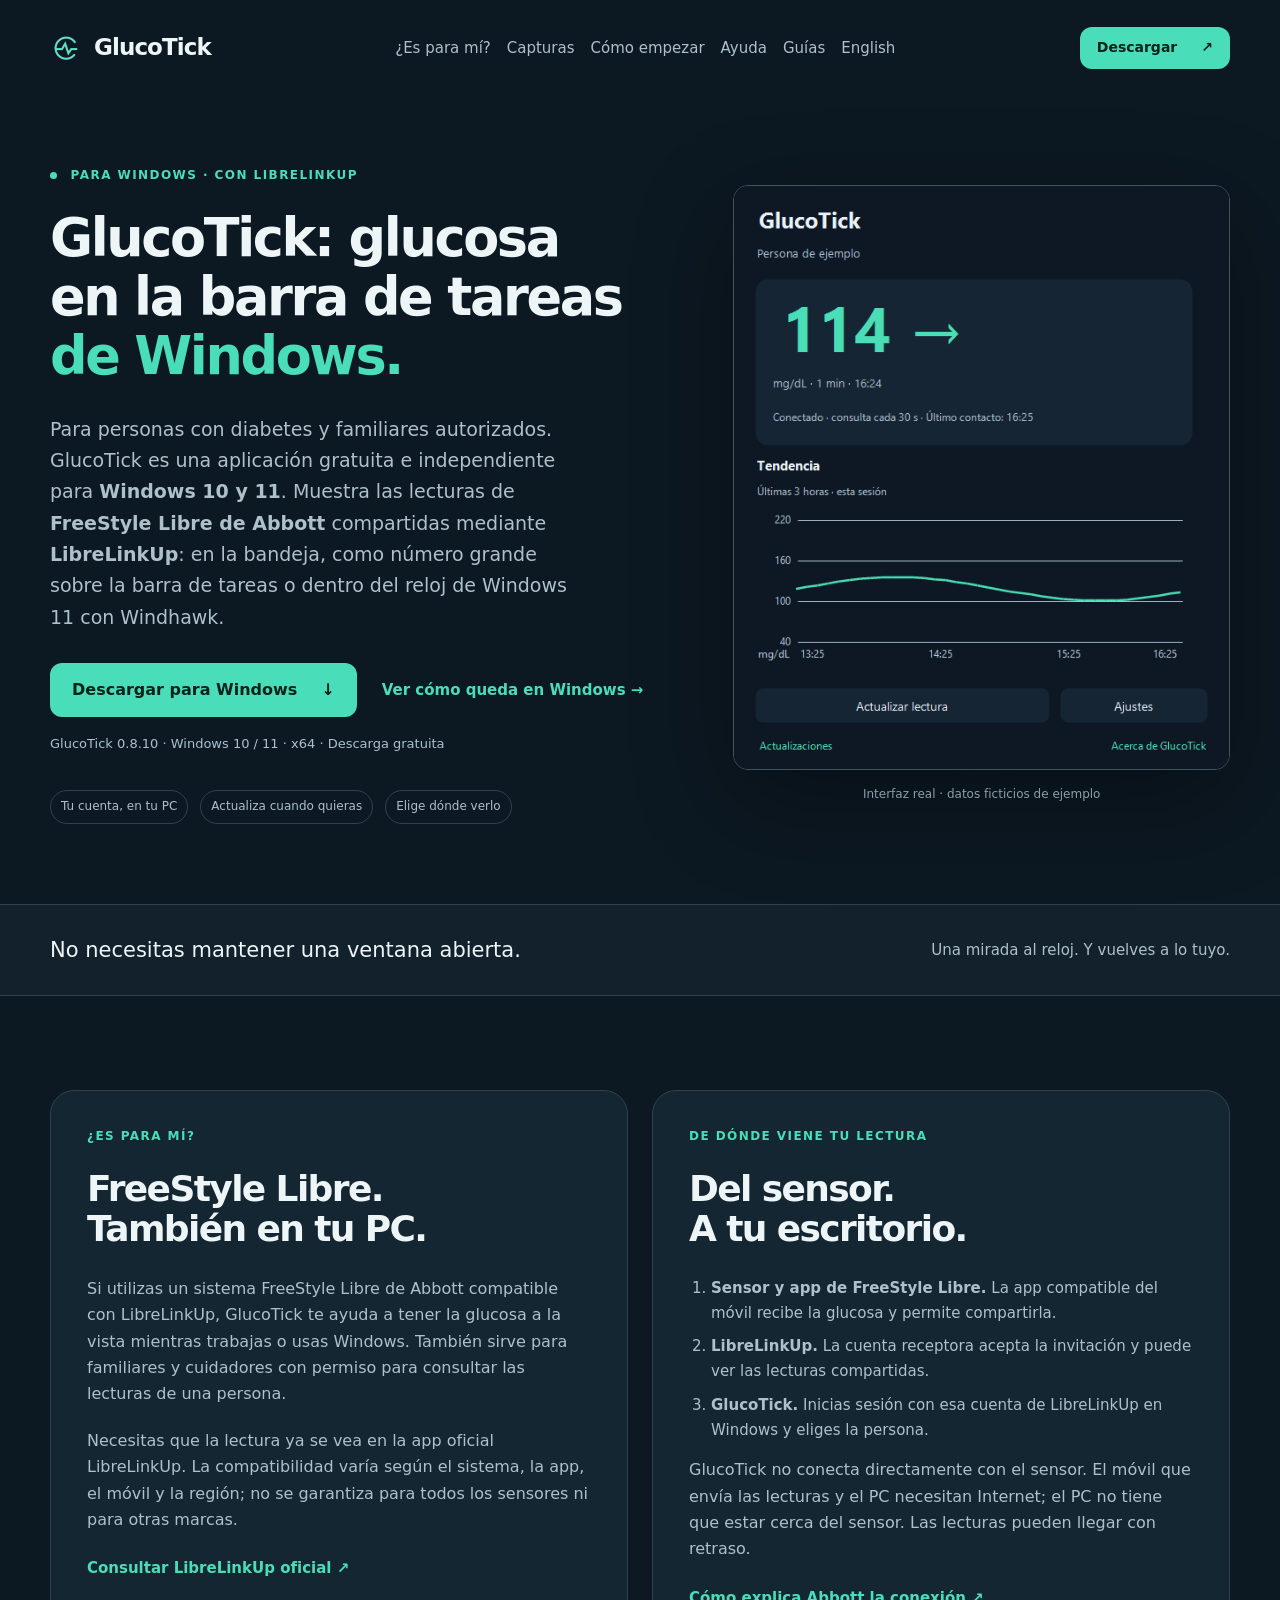
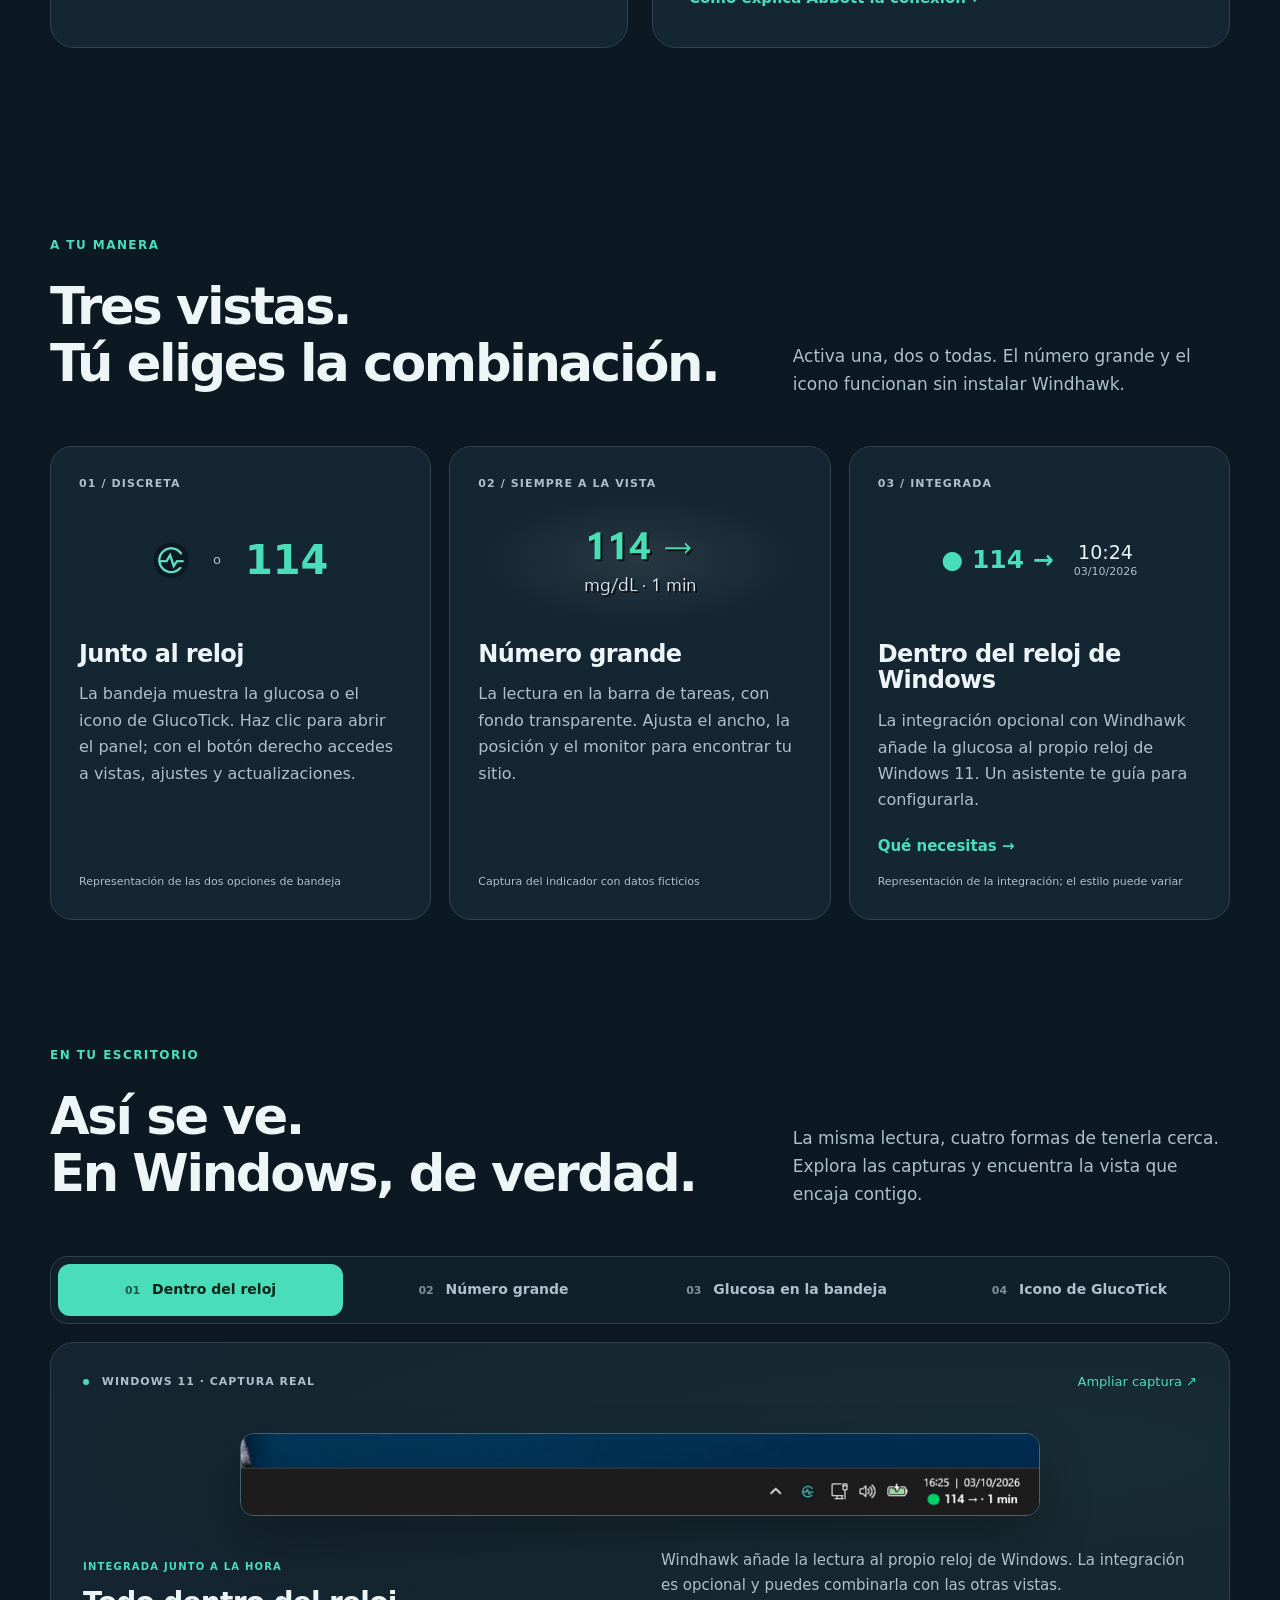
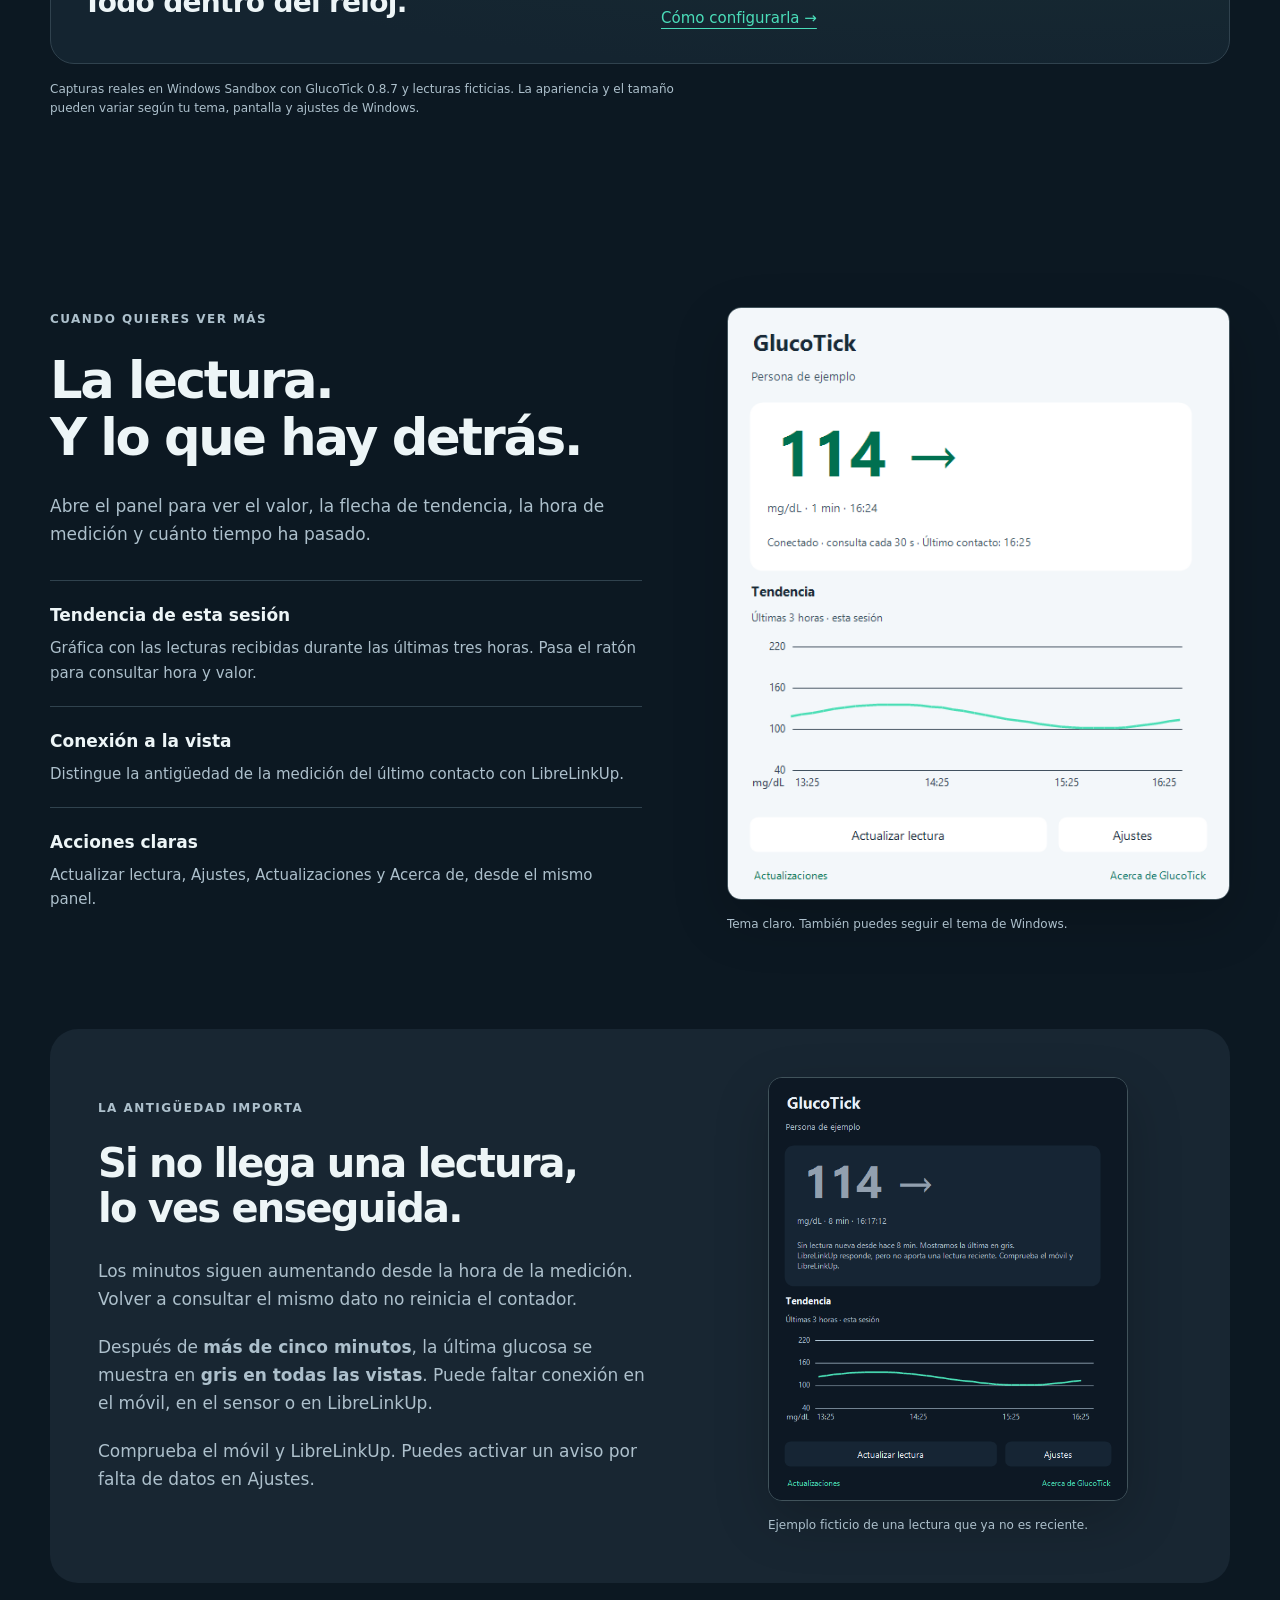
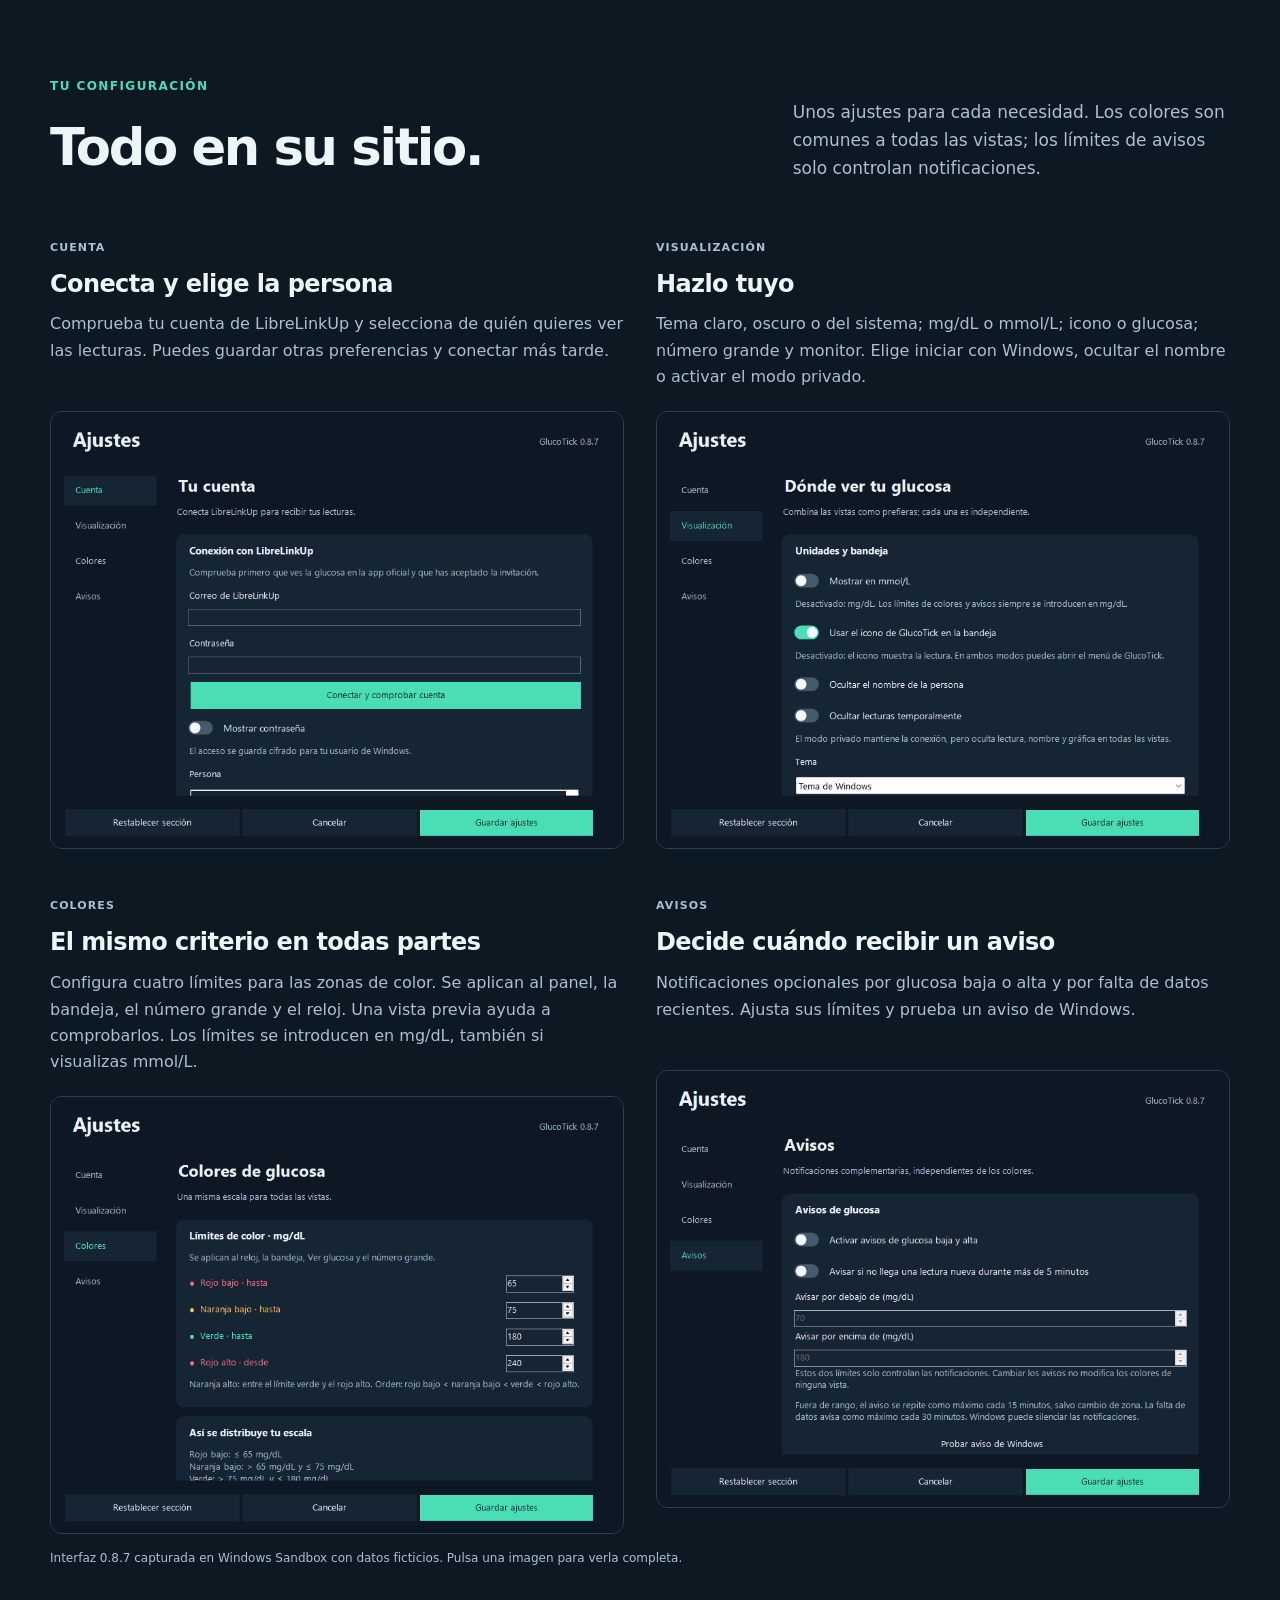
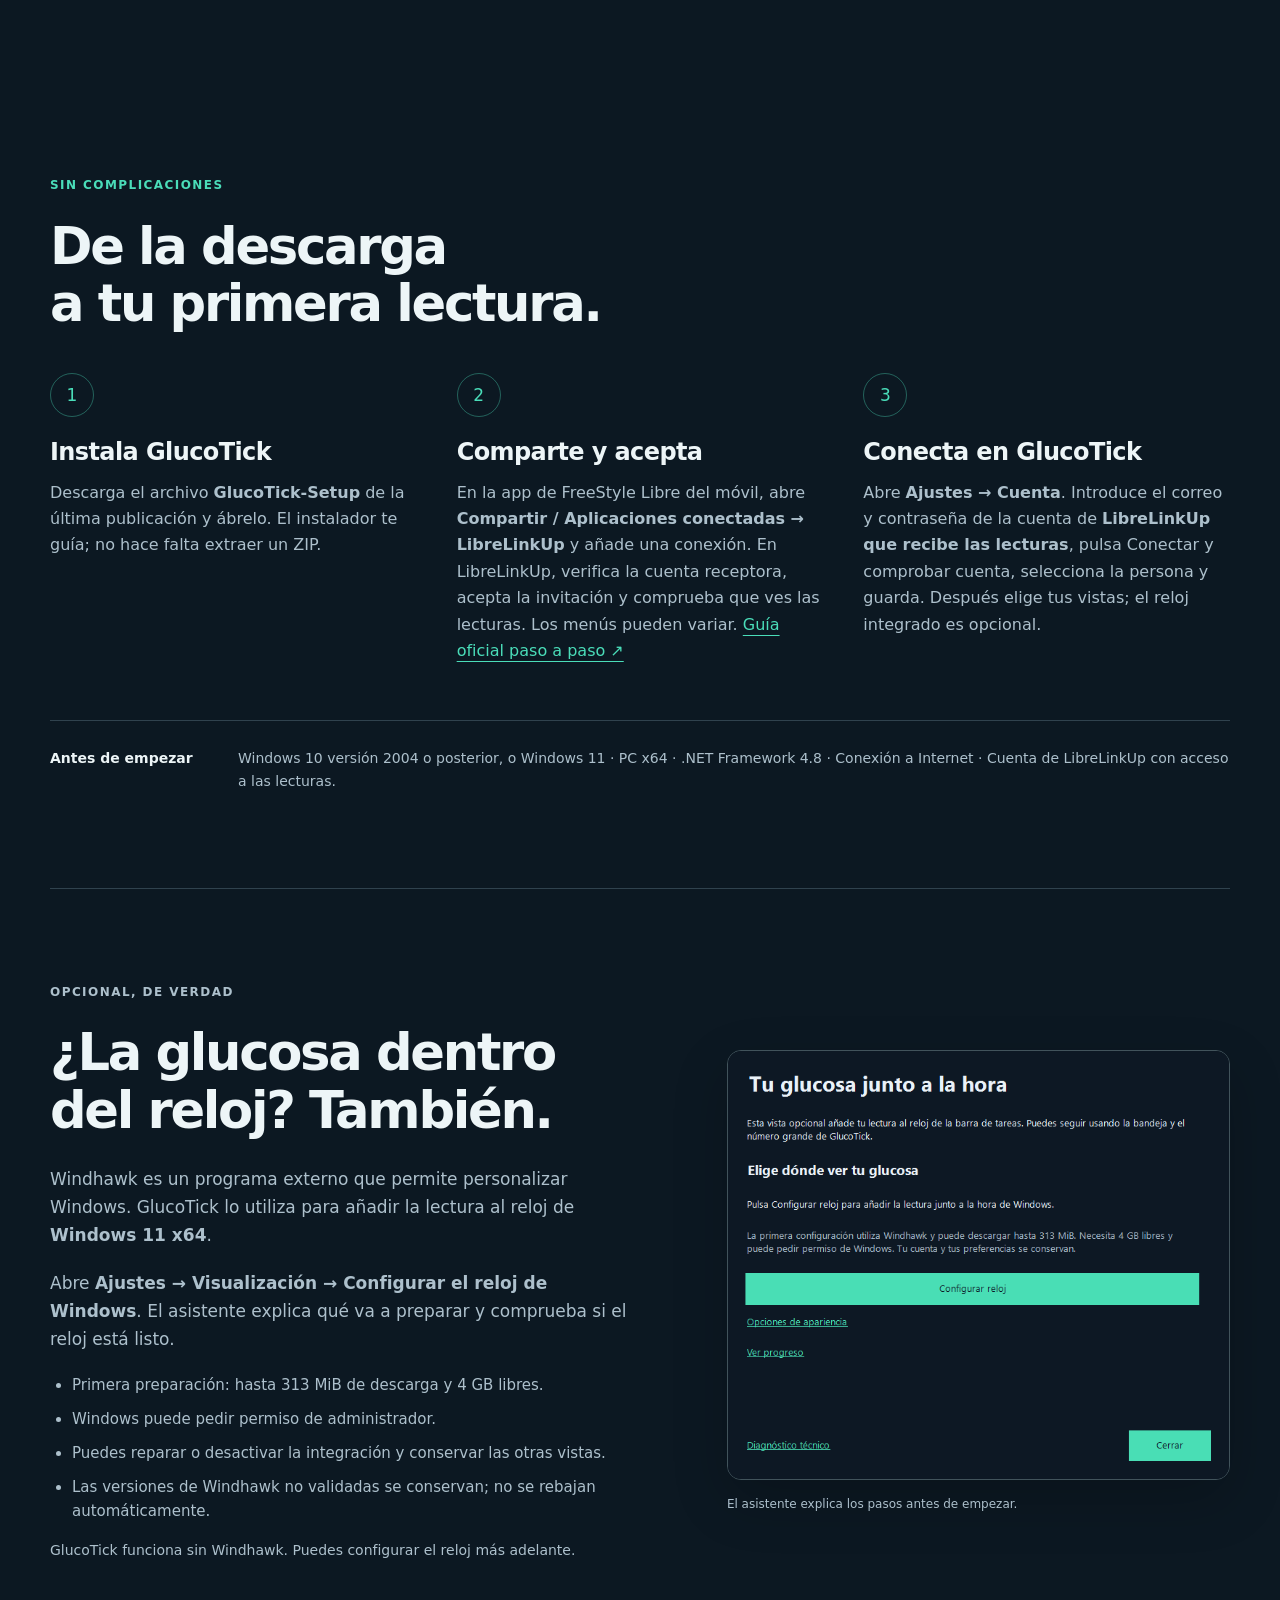
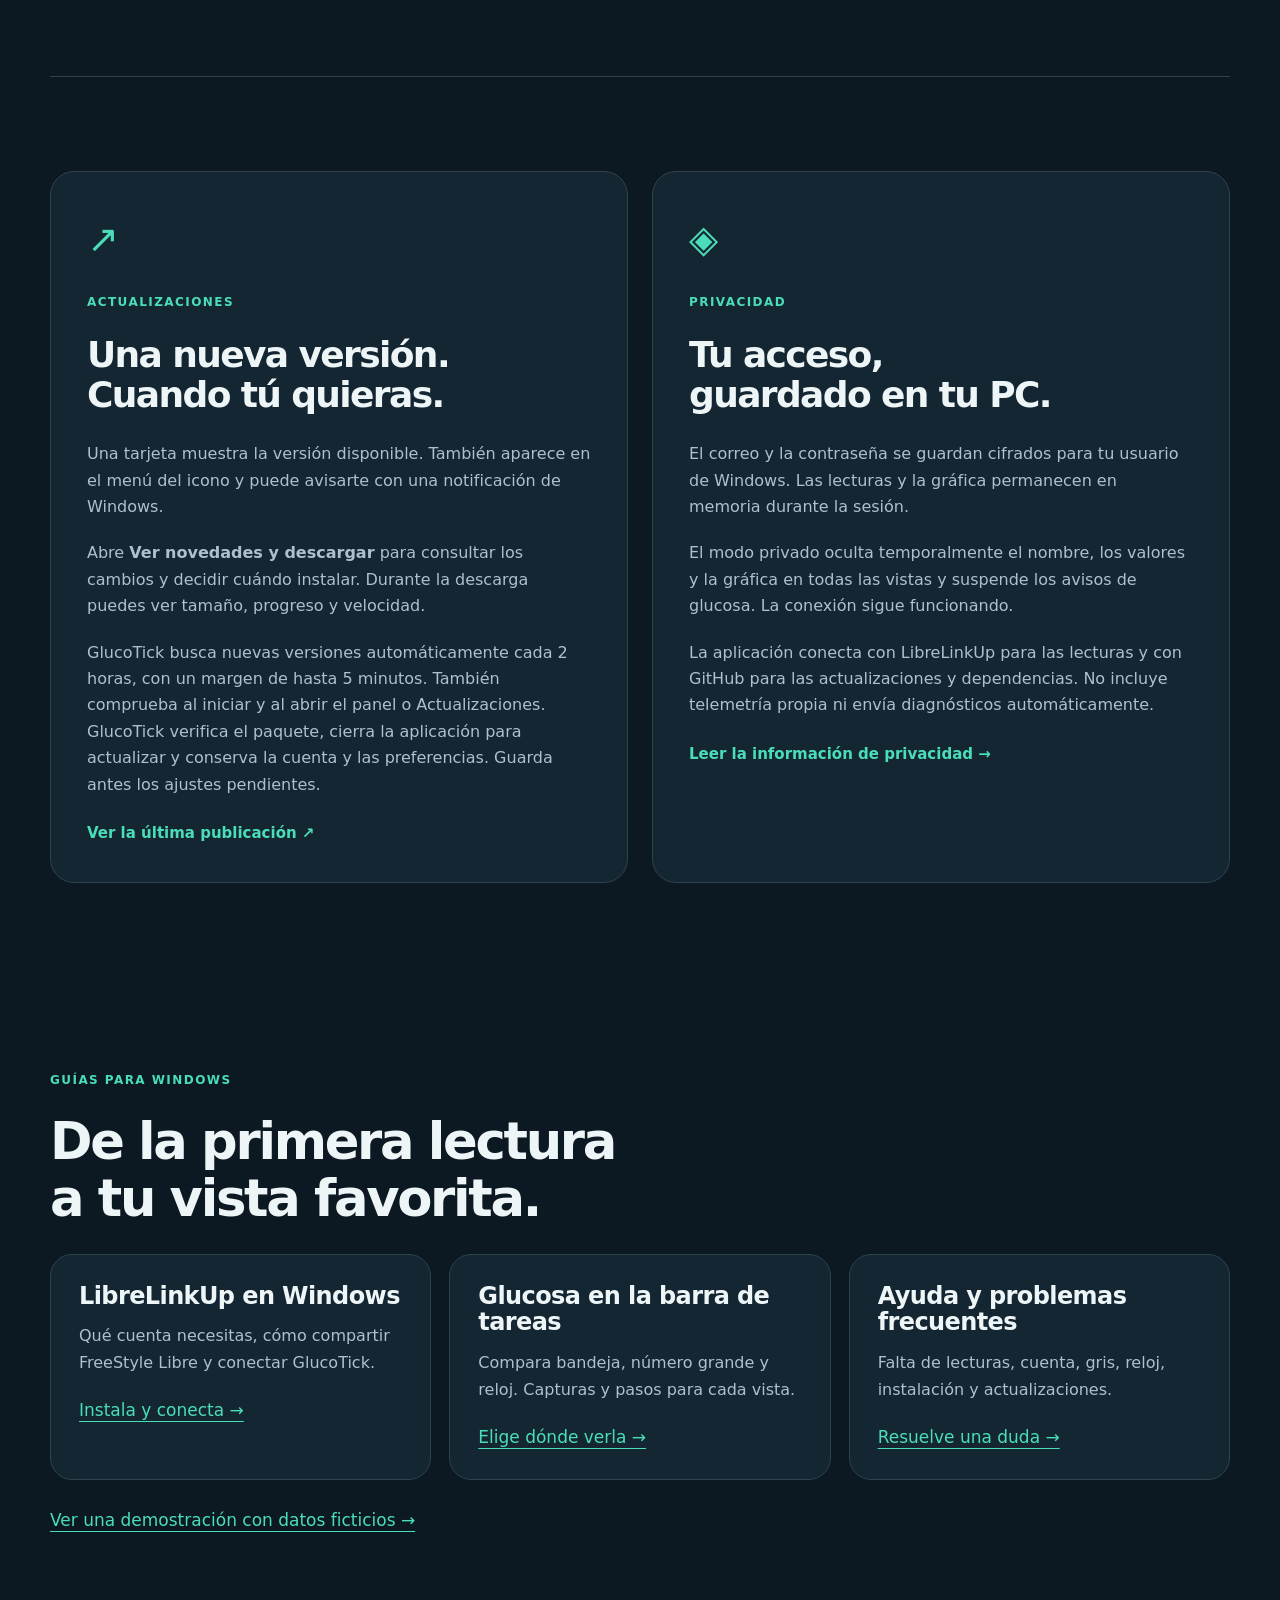
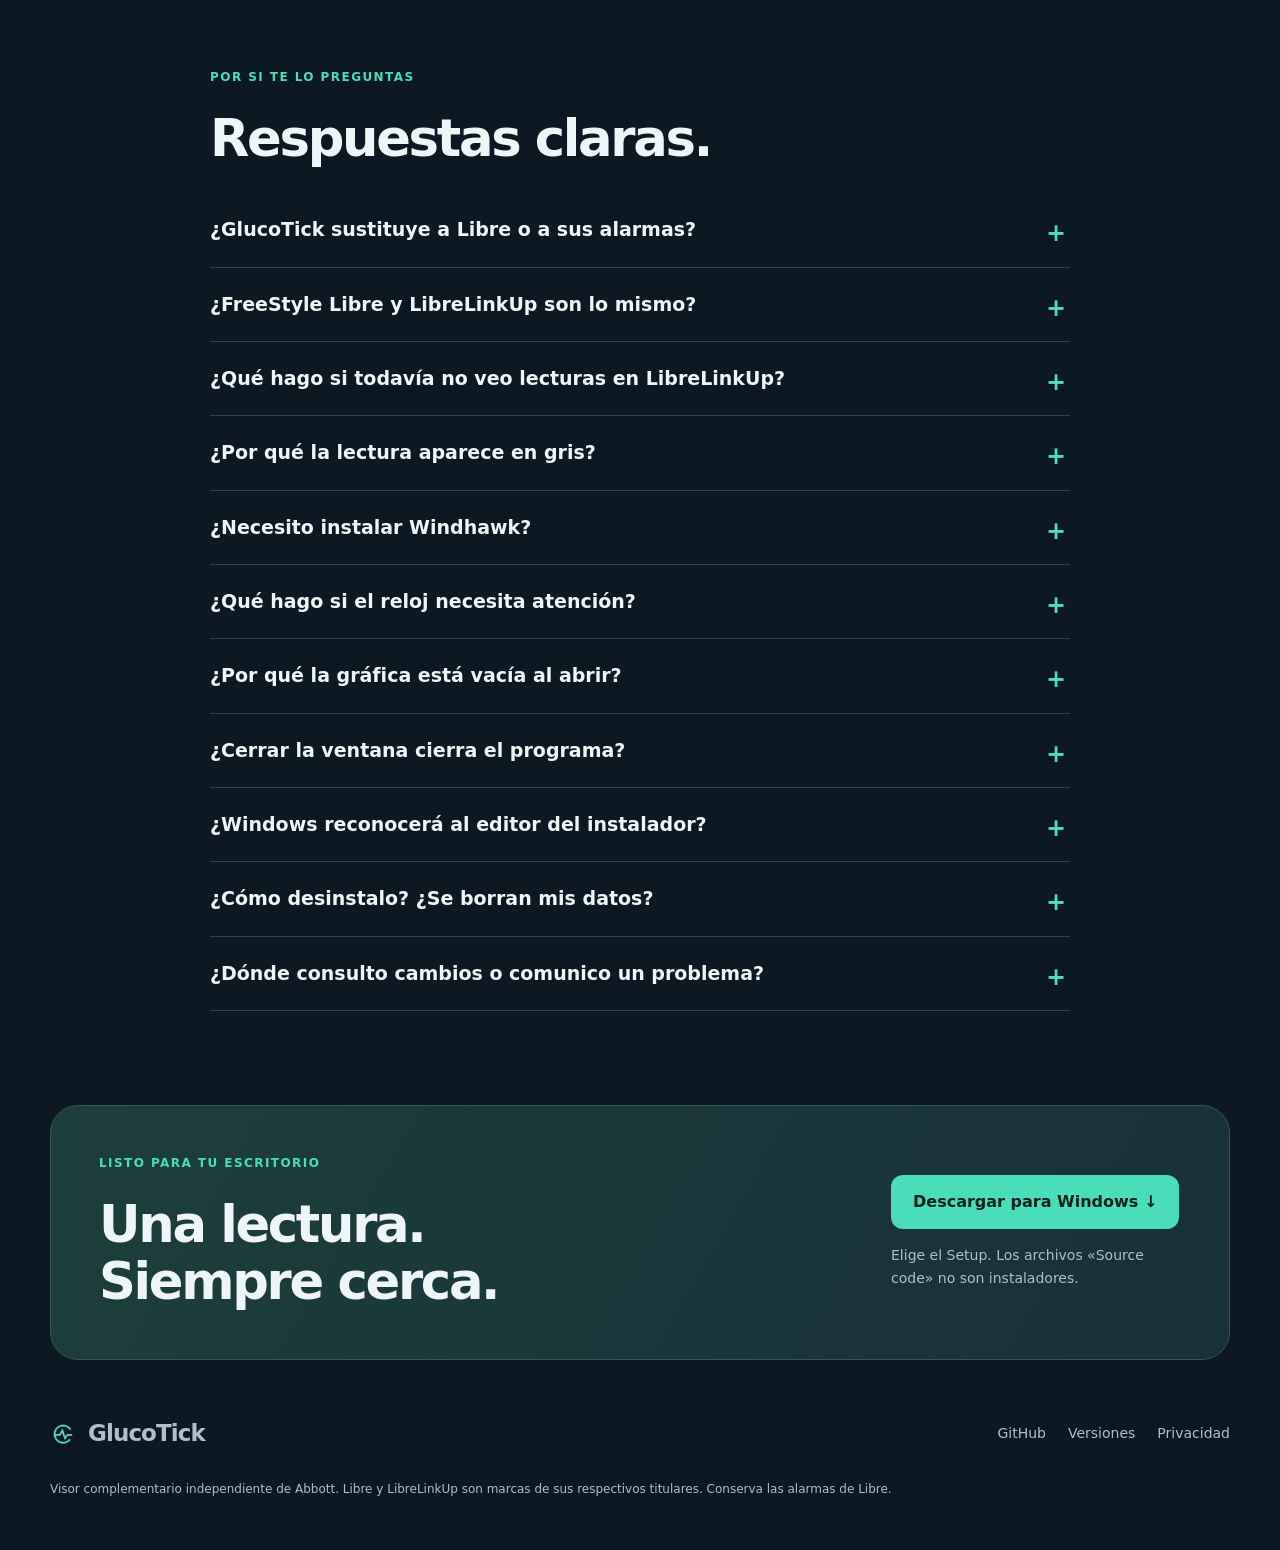
==== commit dbea9abe: "Update public downloads and recovery help for GlucoTick 0.8.10" ====
--- a/docs/index.html
+++ b/docs/index.html
@@ -1,9 +1,9 @@
 <!doctype html>
-<html lang="es"><head><meta charset="utf-8"><meta name="viewport" content="width=device-width,initial-scale=1"><meta name="description" content="Consulta en Windows las lecturas compartidas de FreeStyle Libre mediante LibreLinkUp. GlucoTick muestra glucosa, tendencia y antigüedad junto al reloj."><meta name="theme-color" content="#0c1822"><link rel="canonical" href="https://tiri14.github.io/glucotick-releases/"><meta property="og:type" content="website"><meta property="og:locale" content="es_ES"><meta property="og:title" content="GlucoTick: glucosa en la barra de tareas de Windows"><meta property="og:description" content="Tus lecturas de FreeStyle Libre de Abbott en Windows, a través de LibreLinkUp. Un visor independiente para acompañar tu día a día."><meta property="og:url" content="https://tiri14.github.io/glucotick-releases/"><title>GlucoTick: glucosa en la barra de tareas de Windows</title><link rel="icon" href="assets/icon.png?v=2"><link rel="stylesheet" href="styles.css"><script src="app.js" defer></script><link rel="alternate" hreflang="es" href="https://tiri14.github.io/glucotick-releases/"><link rel="alternate" hreflang="en" href="https://tiri14.github.io/glucotick-releases/en/"><link rel="alternate" hreflang="x-default" href="https://tiri14.github.io/glucotick-releases/"><meta property="og:image" content="https://tiri14.github.io/glucotick-releases/assets/panel-dark.png"><meta property="og:image:alt" content="Panel de GlucoTick con datos ficticios"><meta name="twitter:card" content="summary_large_image"><script type="application/ld+json">{"@context":"https://schema.org","@type":"SoftwareApplication","@id":"https://tiri14.github.io/glucotick-releases/#software","name":"GlucoTick","url":"https://tiri14.github.io/glucotick-releases/","description":"Visor complementario gratuito para consultar glucosa compartida de LibreLinkUp en la barra de tareas de Windows.","operatingSystem":"Windows 10 2004+ / Windows 11, x64","applicationCategory":"HealthApplication","softwareVersion":"0.8.9","inLanguage":"es","downloadUrl":"https://github.com/tiri14/glucotick-releases/releases/latest","image":"https://tiri14.github.io/glucotick-releases/assets/panel-dark.png","screenshot":["https://tiri14.github.io/glucotick-releases/assets/windows-reloj-integrado.png","https://tiri14.github.io/glucotick-releases/assets/windows-numero-grande.png","https://tiri14.github.io/glucotick-releases/assets/windows-bandeja-glucosa.png"],"isAccessibleForFree":true,"offers":{"@type":"Offer","price":"0","priceCurrency":"EUR"}}</script><meta name="google-site-verification" content="NPuLLoEbjzZInAn9EcNoolkDXoaoFBTy5Hxaxpm5AkI"></head>
+<html lang="es"><head><meta charset="utf-8"><meta name="viewport" content="width=device-width,initial-scale=1"><meta name="description" content="Consulta en Windows las lecturas compartidas de FreeStyle Libre mediante LibreLinkUp. GlucoTick muestra glucosa, tendencia y antigüedad junto al reloj."><meta name="theme-color" content="#0c1822"><link rel="canonical" href="https://tiri14.github.io/glucotick-releases/"><meta property="og:type" content="website"><meta property="og:locale" content="es_ES"><meta property="og:title" content="GlucoTick: glucosa en la barra de tareas de Windows"><meta property="og:description" content="Tus lecturas de FreeStyle Libre de Abbott en Windows, a través de LibreLinkUp. Un visor independiente para acompañar tu día a día."><meta property="og:url" content="https://tiri14.github.io/glucotick-releases/"><title>GlucoTick: glucosa en la barra de tareas de Windows</title><link rel="icon" href="assets/icon.png?v=2"><link rel="stylesheet" href="styles.css"><script src="app.js" defer></script><link rel="alternate" hreflang="es" href="https://tiri14.github.io/glucotick-releases/"><link rel="alternate" hreflang="en" href="https://tiri14.github.io/glucotick-releases/en/"><link rel="alternate" hreflang="x-default" href="https://tiri14.github.io/glucotick-releases/"><meta property="og:image" content="https://tiri14.github.io/glucotick-releases/assets/panel-dark.png"><meta property="og:image:alt" content="Panel de GlucoTick con datos ficticios"><meta name="twitter:card" content="summary_large_image"><script type="application/ld+json">{"@context":"https://schema.org","@type":"SoftwareApplication","@id":"https://tiri14.github.io/glucotick-releases/#software","name":"GlucoTick","url":"https://tiri14.github.io/glucotick-releases/","description":"Visor complementario gratuito para consultar glucosa compartida de LibreLinkUp en la barra de tareas de Windows.","operatingSystem":"Windows 10 2004+ / Windows 11, x64","applicationCategory":"HealthApplication","softwareVersion":"0.8.10","inLanguage":"es","downloadUrl":"https://github.com/tiri14/glucotick-releases/releases/latest","image":"https://tiri14.github.io/glucotick-releases/assets/panel-dark.png","screenshot":["https://tiri14.github.io/glucotick-releases/assets/windows-reloj-integrado.png","https://tiri14.github.io/glucotick-releases/assets/windows-numero-grande.png","https://tiri14.github.io/glucotick-releases/assets/windows-bandeja-glucosa.png"],"isAccessibleForFree":true,"offers":{"@type":"Offer","price":"0","priceCurrency":"EUR"}}</script><meta name="google-site-verification" content="NPuLLoEbjzZInAn9EcNoolkDXoaoFBTy5Hxaxpm5AkI"></head>
 <body><a class="skip" href="#contenido">Saltar al contenido</a>
 <header class="header wrap"><a class="brand" href="#" aria-label="GlucoTick, inicio"><img src="assets/icon.png?v=2" width="32" height="32" alt="">GlucoTick</a><nav aria-label="Principal"><a href="#compatibilidad">¿Es para mí?</a><a href="#en-windows">Capturas</a><a href="#empezar">Cómo empezar</a><a href="ayuda.html">Ayuda</a><a href="#guias">Guías</a><a href="en/" lang="en">English</a></nav><a class="button small download" href="https://github.com/tiri14/glucotick-releases/releases/latest">Descargar <span aria-hidden="true">↗</span></a></header>
 <main id="contenido">
-<section class="hero wrap"><div class="hero-copy"><p class="eyebrow"><span class="dot"></span> PARA WINDOWS · CON LIBRELINKUP</p><h1>GlucoTick: glucosa<br>en la barra de tareas<br><em>de Windows.</em></h1><p class="lead">Para personas con diabetes y familiares autorizados. GlucoTick es una aplicación gratuita e independiente para <strong>Windows 10 y 11</strong>. Muestra las lecturas de <strong>FreeStyle Libre de Abbott</strong> compartidas mediante <strong>LibreLinkUp</strong>: en la bandeja, como número grande sobre la barra de tareas o dentro del reloj de Windows 11 con Windhawk.</p><div class="actions"><a class="button download" href="https://github.com/tiri14/glucotick-releases/releases/latest">Descargar para Windows <span aria-hidden="true">↓</span></a><a class="text-link" href="#en-windows">Ver cómo queda en Windows →</a></div><p class="download-info" id="release-info">GlucoTick 0.8.9 · Windows 10 / 11 · x64 · Descarga gratuita</p><div class="hero-facts"><span>Tu cuenta, en tu PC</span><span>Actualiza cuando quieras</span><span>Elige dónde verlo</span></div></div><figure class="hero-image"><div class="image-glow"></div><img src="assets/panel-dark.png" width="560" height="660" alt="Panel de GlucoTick con una lectura ficticia de 114 mg/dL, antigüedad, conexión y gráfica de tendencia" fetchpriority="high"><figcaption>Interfaz real · datos ficticios de ejemplo</figcaption></figure></section>
+<section class="hero wrap"><div class="hero-copy"><p class="eyebrow"><span class="dot"></span> PARA WINDOWS · CON LIBRELINKUP</p><h1>GlucoTick: glucosa<br>en la barra de tareas<br><em>de Windows.</em></h1><p class="lead">Para personas con diabetes y familiares autorizados. GlucoTick es una aplicación gratuita e independiente para <strong>Windows 10 y 11</strong>. Muestra las lecturas de <strong>FreeStyle Libre de Abbott</strong> compartidas mediante <strong>LibreLinkUp</strong>: en la bandeja, como número grande sobre la barra de tareas o dentro del reloj de Windows 11 con Windhawk.</p><div class="actions"><a class="button download" href="https://github.com/tiri14/glucotick-releases/releases/latest">Descargar para Windows <span aria-hidden="true">↓</span></a><a class="text-link" href="#en-windows">Ver cómo queda en Windows →</a></div><p class="download-info" id="release-info">GlucoTick 0.8.10 · Windows 10 / 11 · x64 · Descarga gratuita</p><div class="hero-facts"><span>Tu cuenta, en tu PC</span><span>Actualiza cuando quieras</span><span>Elige dónde verlo</span></div></div><figure class="hero-image"><div class="image-glow"></div><img src="assets/panel-dark.png" width="560" height="660" alt="Panel de GlucoTick con una lectura ficticia de 114 mg/dL, antigüedad, conexión y gráfica de tendencia" fetchpriority="high"><figcaption>Interfaz real · datos ficticios de ejemplo</figcaption></figure></section>
 <section class="intro-band"><div class="wrap"><p>No necesitas mantener una ventana abierta.</p><span>Una mirada al reloj. Y vuelves a lo tuyo.</span></div></section>
 <section id="compatibilidad" class="section wrap two-cards" aria-labelledby="compatibility-title">
 <article class="info-card"><p class="eyebrow">¿ES PARA MÍ?</p><h2 id="compatibility-title">FreeStyle Libre.<br>También en tu PC.</h2><p>Si utilizas un sistema FreeStyle Libre de Abbott compatible con LibreLinkUp, GlucoTick te ayuda a tener la glucosa a la vista mientras trabajas o usas Windows. También sirve para familiares y cuidadores con permiso para consultar las lecturas de una persona.</p><p>Necesitas que la lectura ya se vea en la app oficial LibreLinkUp. La compatibilidad varía según el sistema, la app, el móvil y la región; no se garantiza para todos los sensores ni para otras marcas.</p><a class="text-link" href="https://www.librelinkup.com/">Consultar LibreLinkUp oficial ↗</a></article>
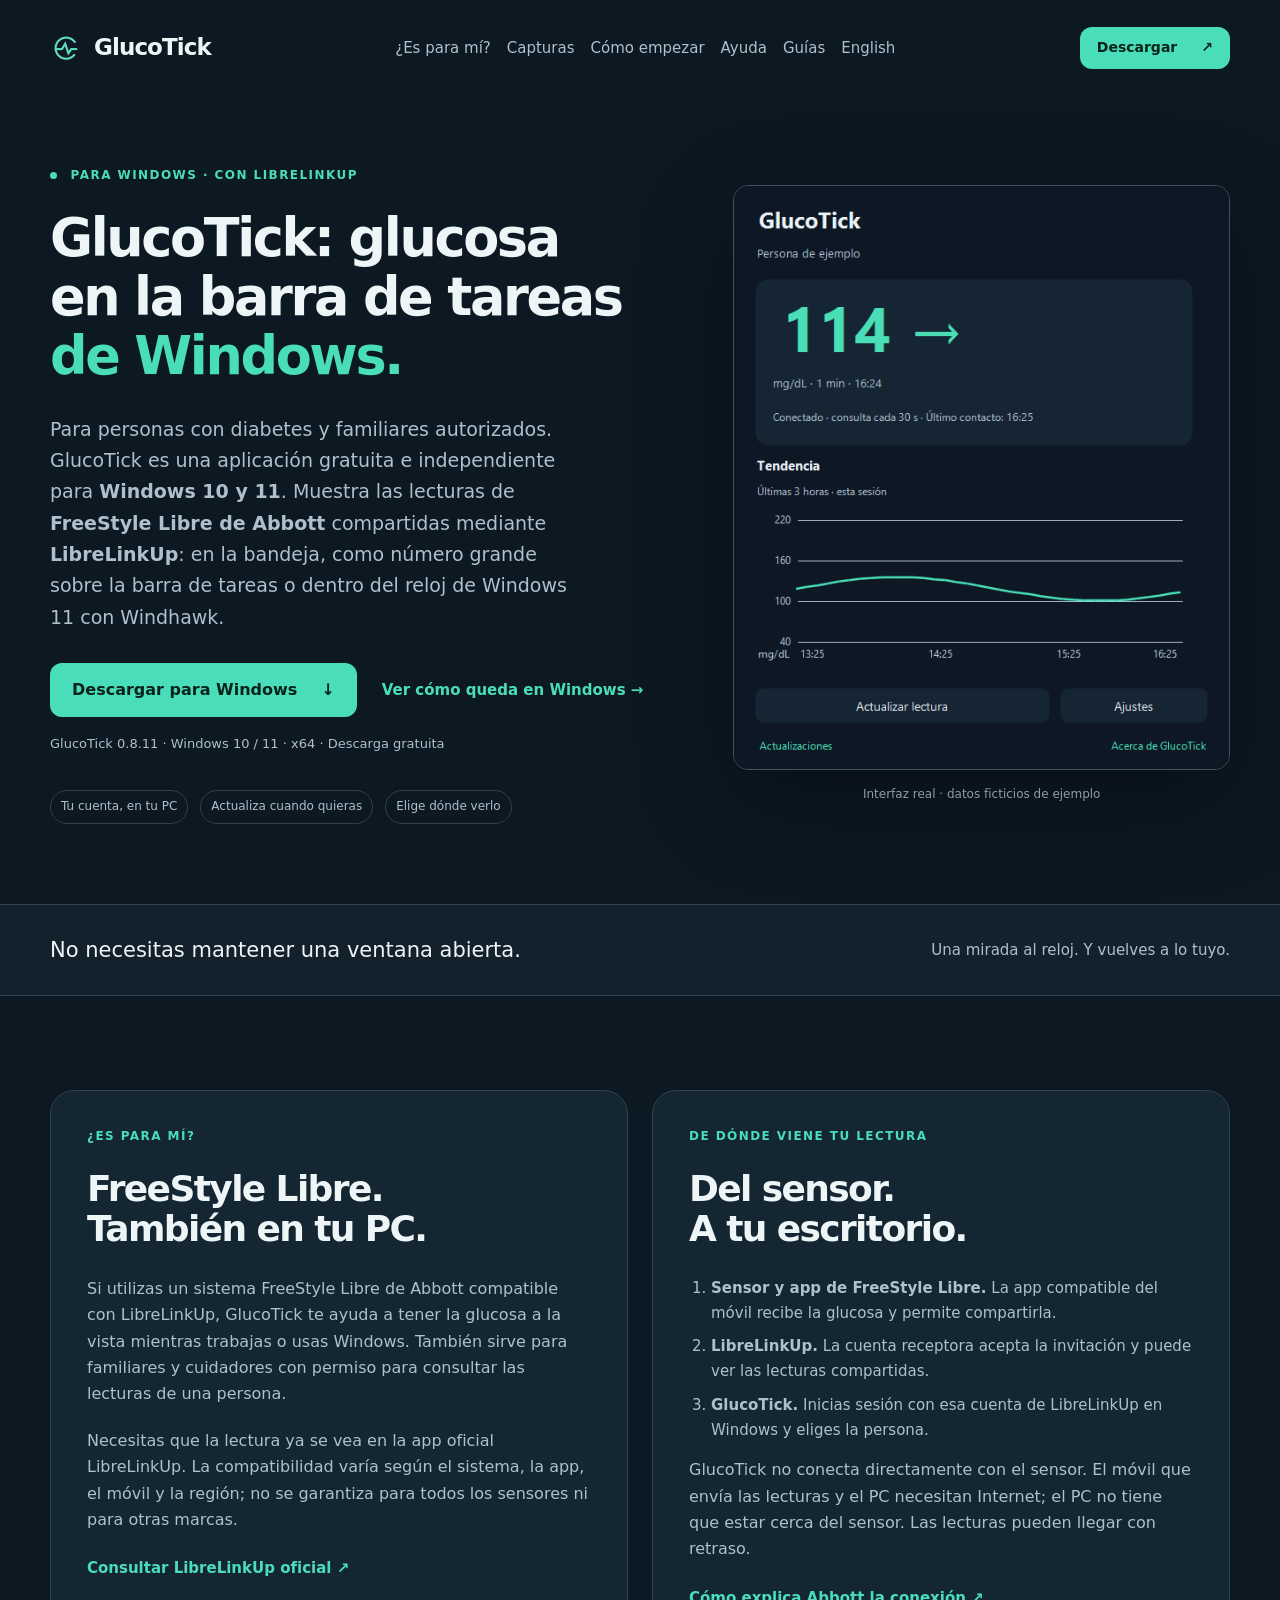
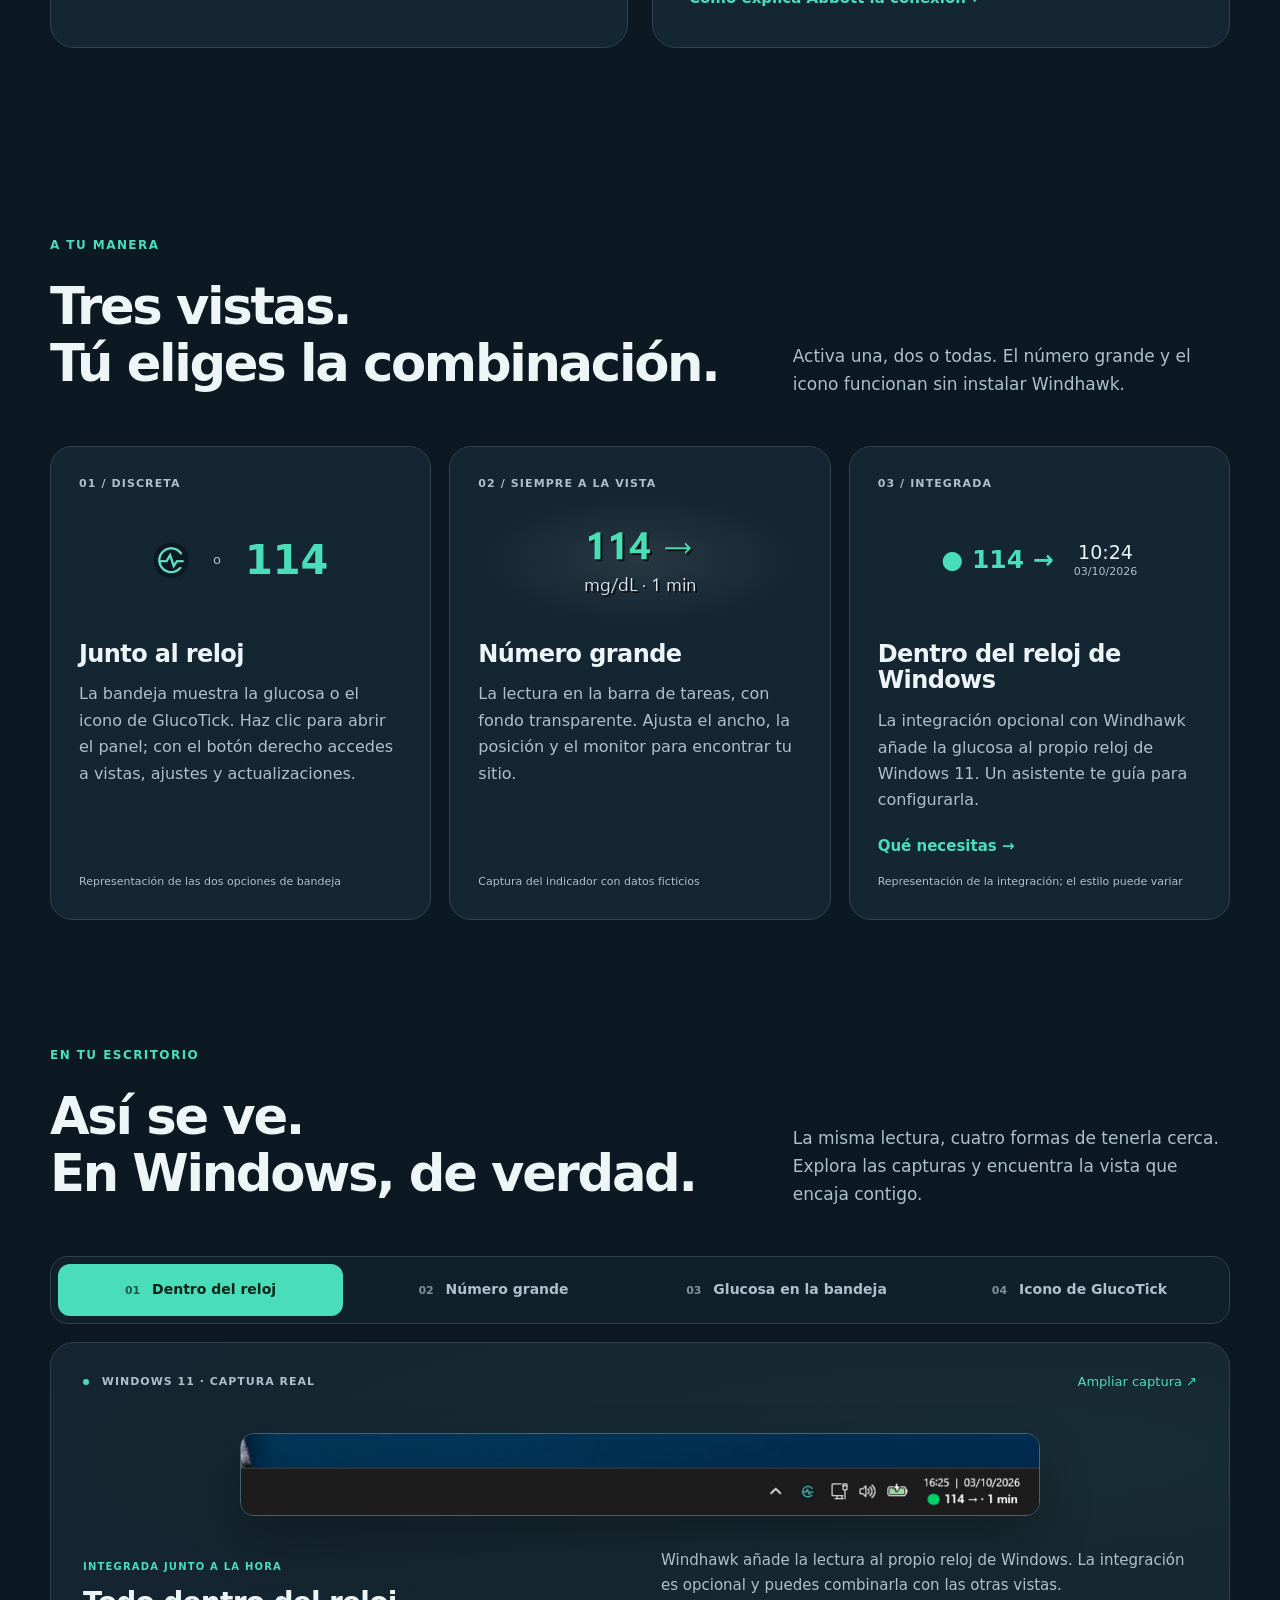
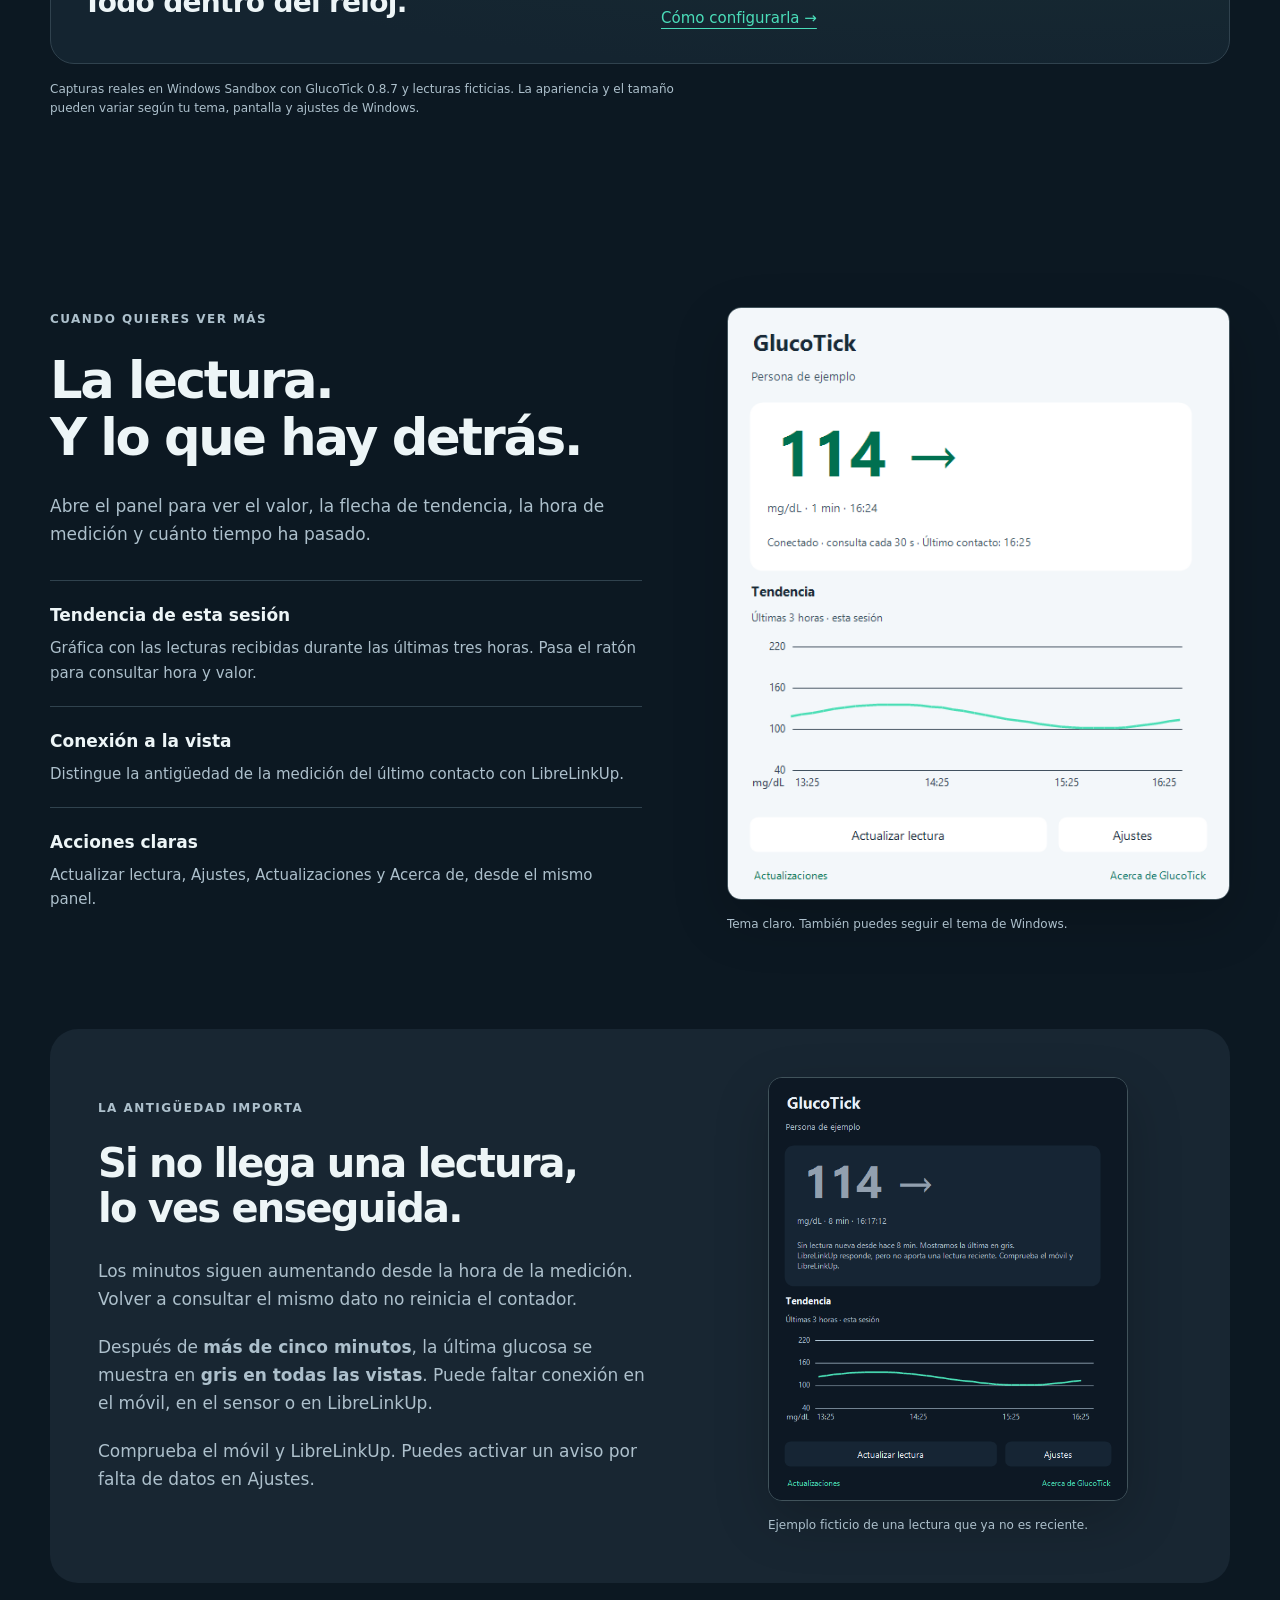
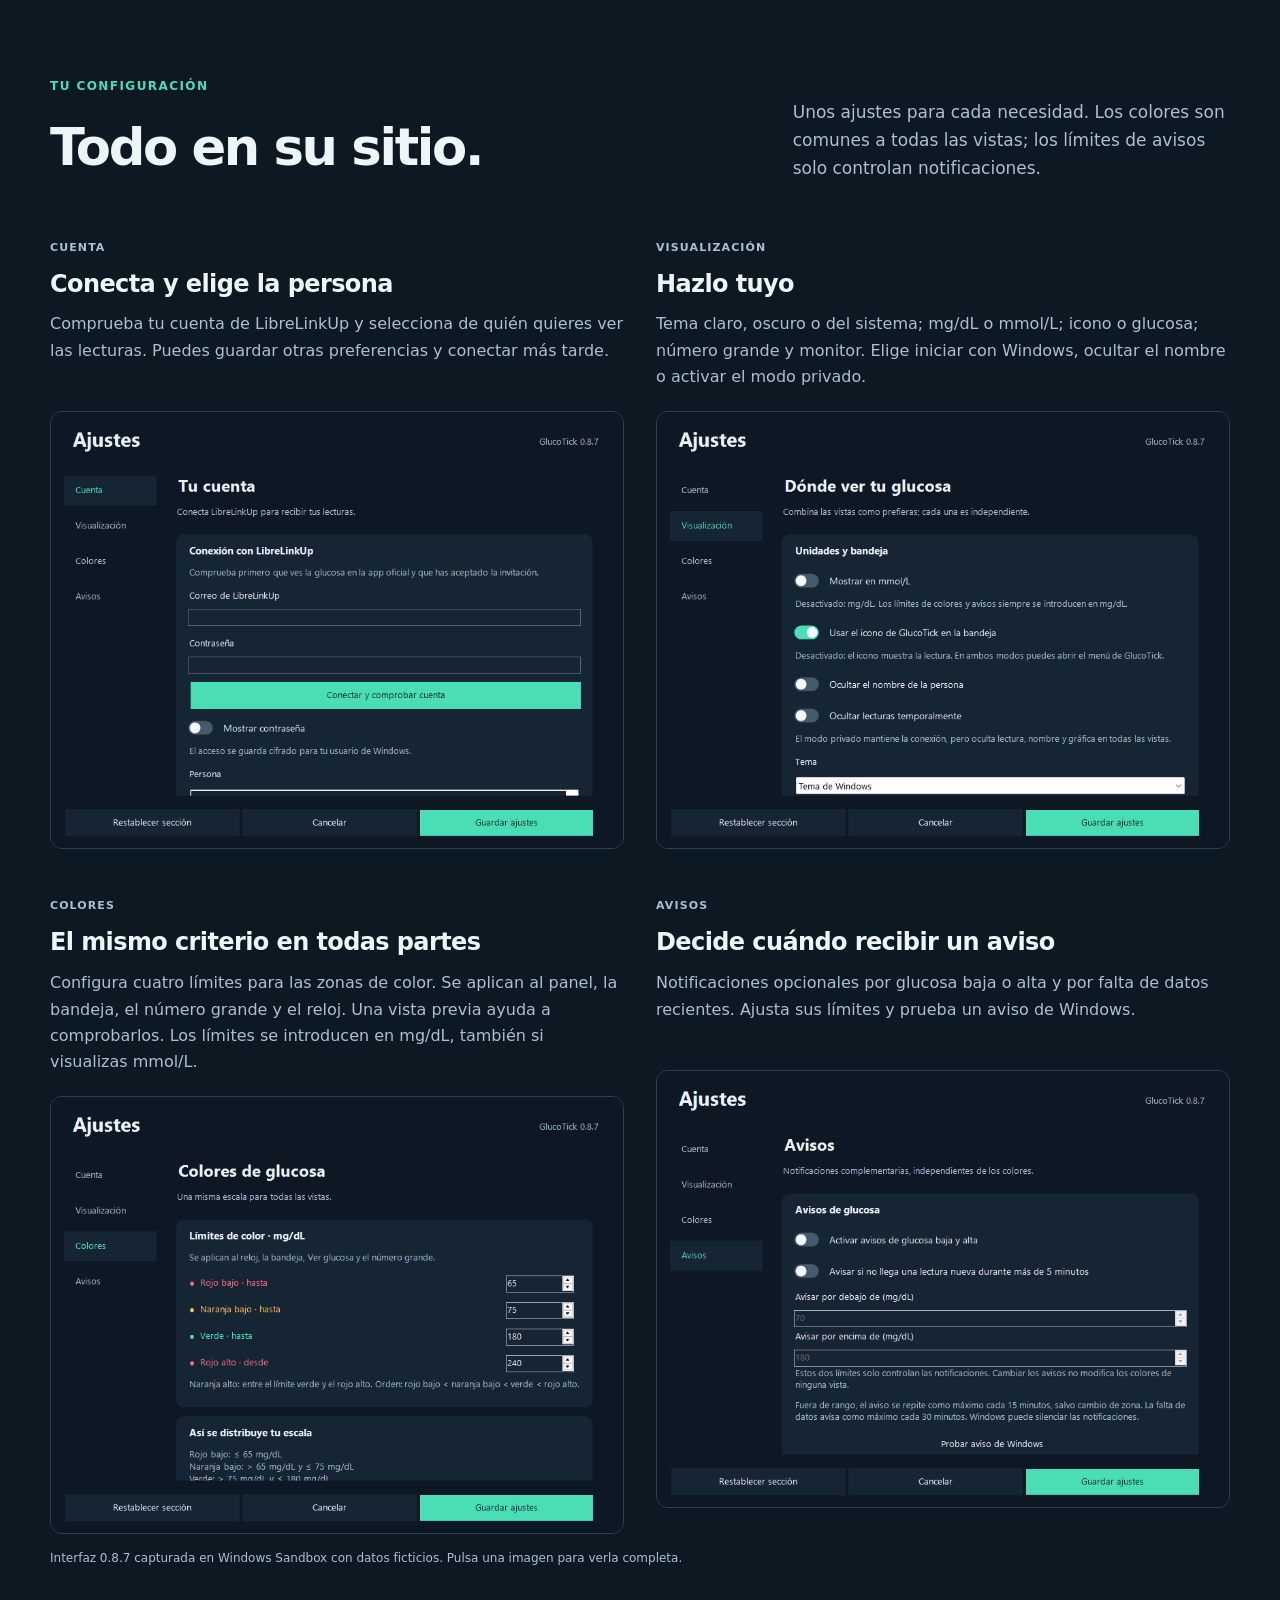
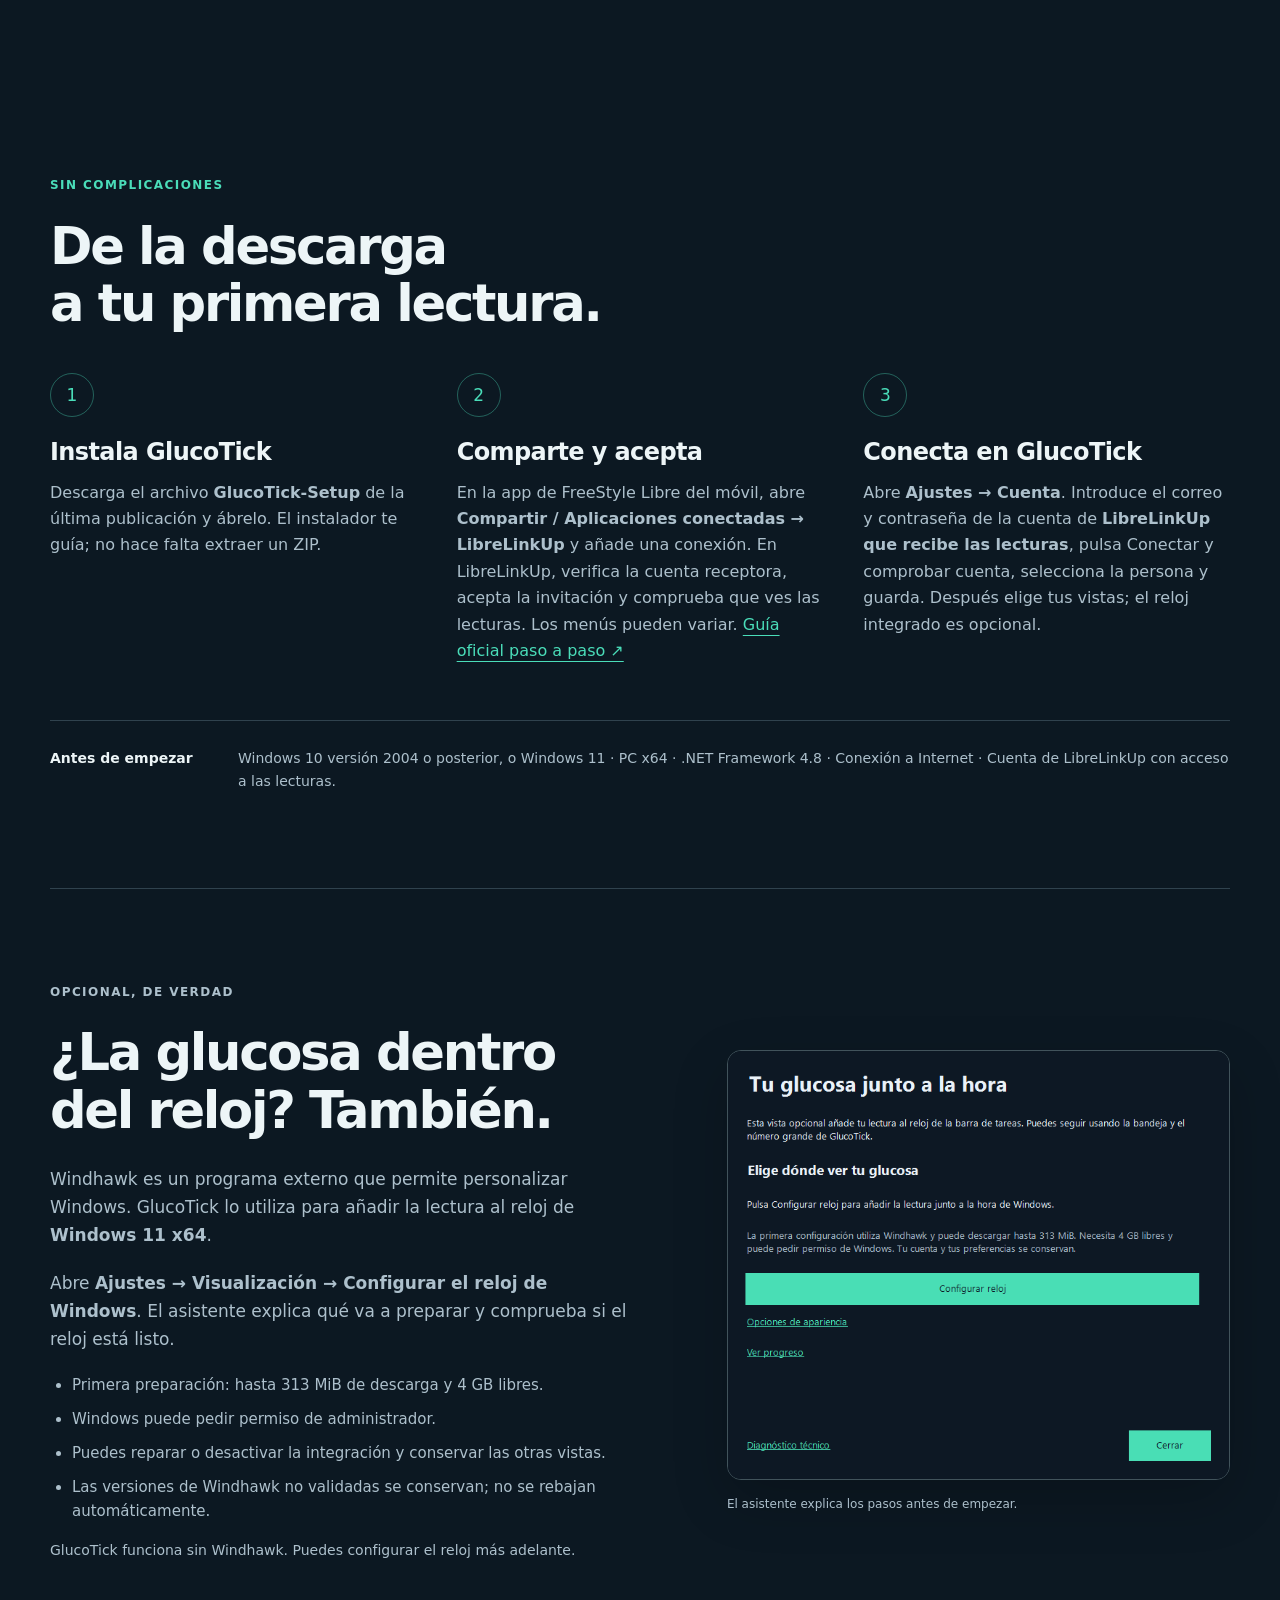
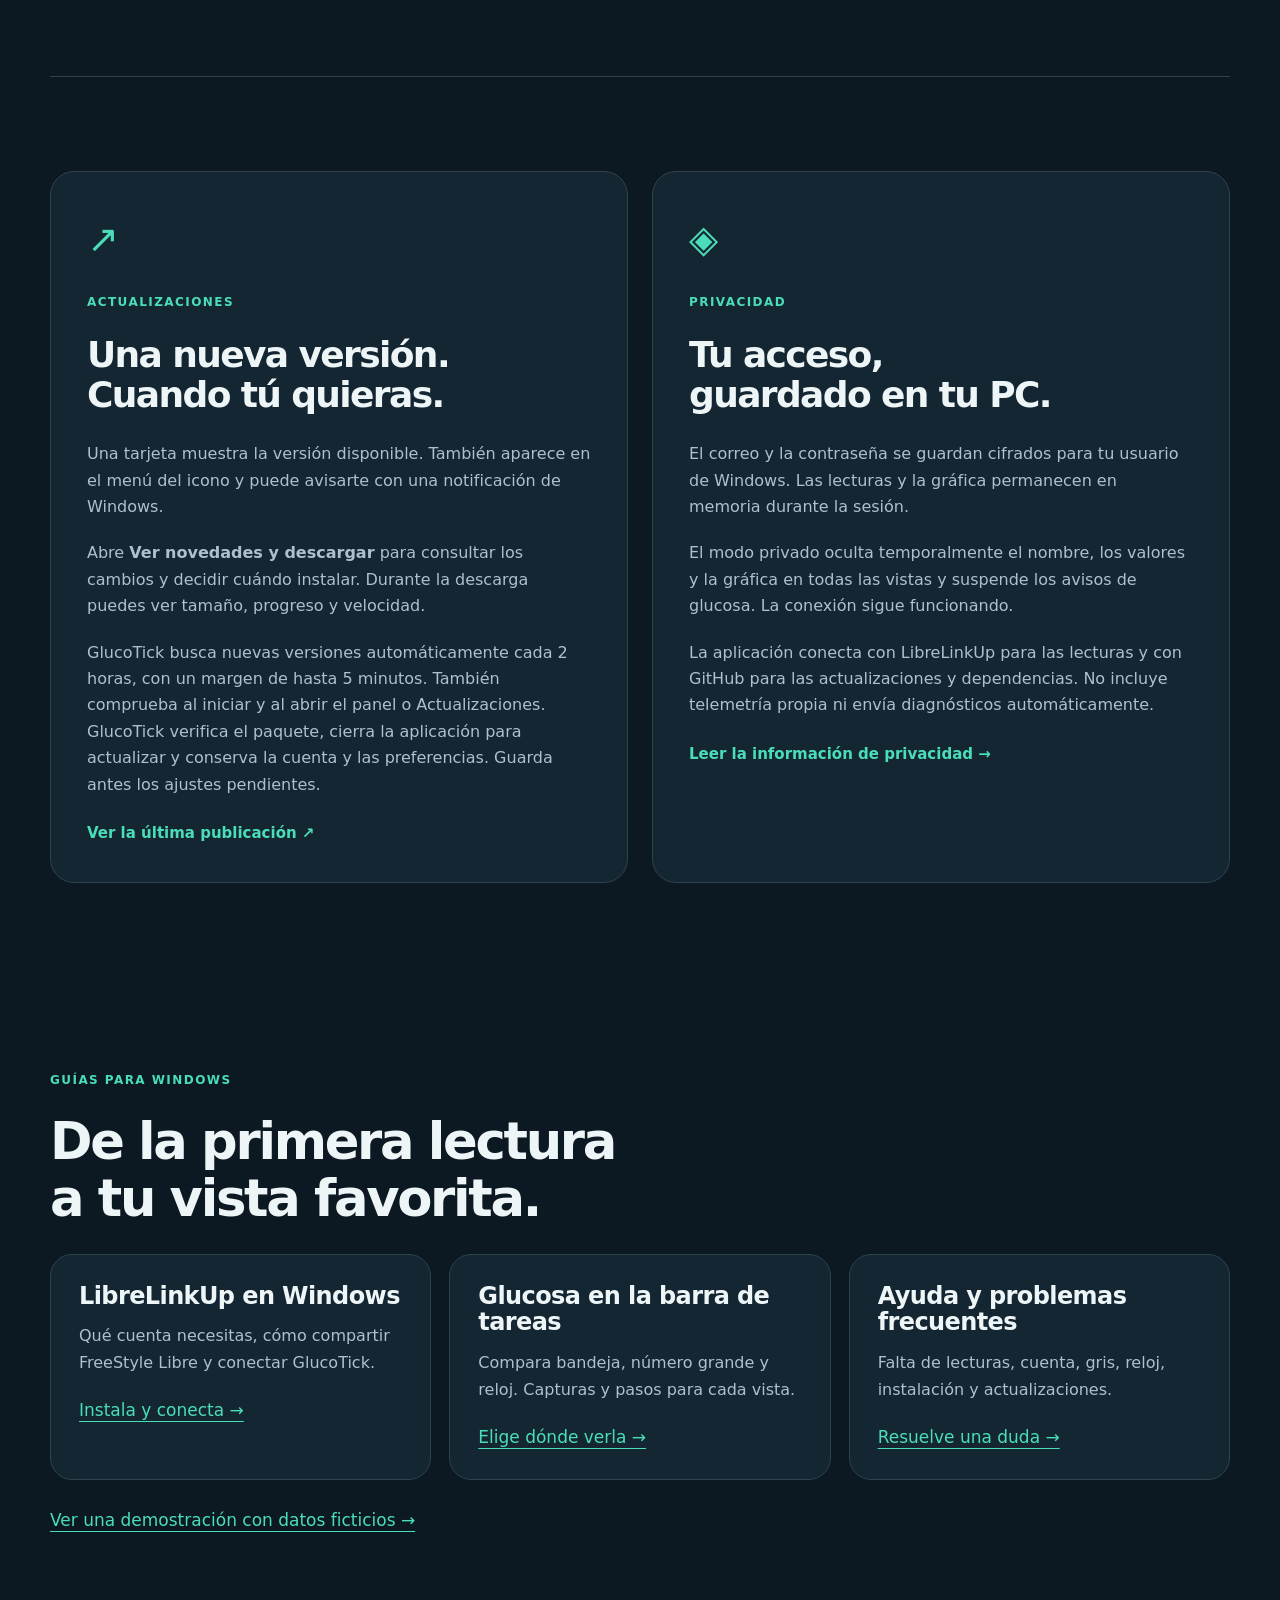
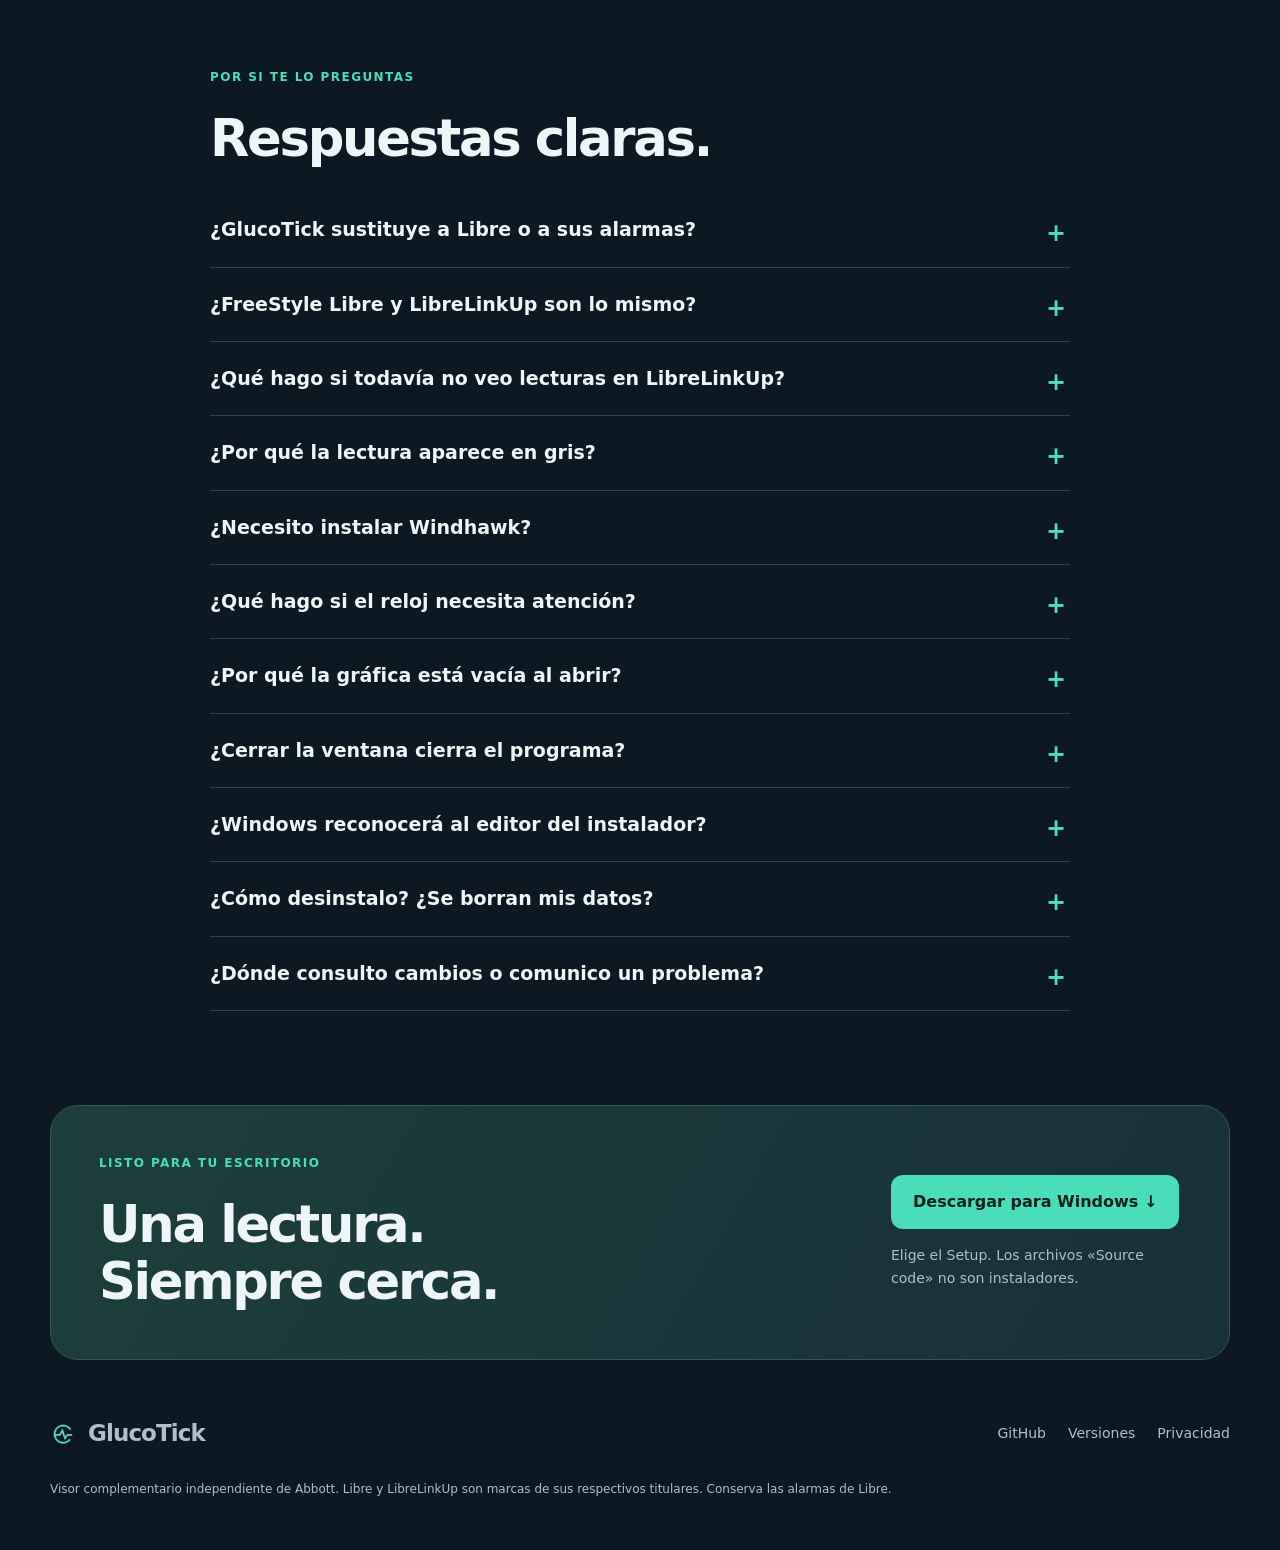
==== commit 9e231d0a: "Prepare public site for GlucoTick 0.8.11" ====
--- a/docs/index.html
+++ b/docs/index.html
@@ -1,9 +1,9 @@
 <!doctype html>
-<html lang="es"><head><meta charset="utf-8"><meta name="viewport" content="width=device-width,initial-scale=1"><meta name="description" content="Consulta en Windows las lecturas compartidas de FreeStyle Libre mediante LibreLinkUp. GlucoTick muestra glucosa, tendencia y antigüedad junto al reloj."><meta name="theme-color" content="#0c1822"><link rel="canonical" href="https://tiri14.github.io/glucotick-releases/"><meta property="og:type" content="website"><meta property="og:locale" content="es_ES"><meta property="og:title" content="GlucoTick: glucosa en la barra de tareas de Windows"><meta property="og:description" content="Tus lecturas de FreeStyle Libre de Abbott en Windows, a través de LibreLinkUp. Un visor independiente para acompañar tu día a día."><meta property="og:url" content="https://tiri14.github.io/glucotick-releases/"><title>GlucoTick: glucosa en la barra de tareas de Windows</title><link rel="icon" href="assets/icon.png?v=2"><link rel="stylesheet" href="styles.css"><script src="app.js" defer></script><link rel="alternate" hreflang="es" href="https://tiri14.github.io/glucotick-releases/"><link rel="alternate" hreflang="en" href="https://tiri14.github.io/glucotick-releases/en/"><link rel="alternate" hreflang="x-default" href="https://tiri14.github.io/glucotick-releases/"><meta property="og:image" content="https://tiri14.github.io/glucotick-releases/assets/panel-dark.png"><meta property="og:image:alt" content="Panel de GlucoTick con datos ficticios"><meta name="twitter:card" content="summary_large_image"><script type="application/ld+json">{"@context":"https://schema.org","@type":"SoftwareApplication","@id":"https://tiri14.github.io/glucotick-releases/#software","name":"GlucoTick","url":"https://tiri14.github.io/glucotick-releases/","description":"Visor complementario gratuito para consultar glucosa compartida de LibreLinkUp en la barra de tareas de Windows.","operatingSystem":"Windows 10 2004+ / Windows 11, x64","applicationCategory":"HealthApplication","softwareVersion":"0.8.10","inLanguage":"es","downloadUrl":"https://github.com/tiri14/glucotick-releases/releases/latest","image":"https://tiri14.github.io/glucotick-releases/assets/panel-dark.png","screenshot":["https://tiri14.github.io/glucotick-releases/assets/windows-reloj-integrado.png","https://tiri14.github.io/glucotick-releases/assets/windows-numero-grande.png","https://tiri14.github.io/glucotick-releases/assets/windows-bandeja-glucosa.png"],"isAccessibleForFree":true,"offers":{"@type":"Offer","price":"0","priceCurrency":"EUR"}}</script><meta name="google-site-verification" content="NPuLLoEbjzZInAn9EcNoolkDXoaoFBTy5Hxaxpm5AkI"></head>
+<html lang="es"><head><meta charset="utf-8"><meta name="viewport" content="width=device-width,initial-scale=1"><meta name="description" content="Consulta en Windows las lecturas compartidas de FreeStyle Libre mediante LibreLinkUp. GlucoTick muestra glucosa, tendencia y antigüedad junto al reloj."><meta name="theme-color" content="#0c1822"><link rel="canonical" href="https://tiri14.github.io/glucotick-releases/"><meta property="og:type" content="website"><meta property="og:locale" content="es_ES"><meta property="og:title" content="GlucoTick: glucosa en la barra de tareas de Windows"><meta property="og:description" content="Tus lecturas de FreeStyle Libre de Abbott en Windows, a través de LibreLinkUp. Un visor independiente para acompañar tu día a día."><meta property="og:url" content="https://tiri14.github.io/glucotick-releases/"><title>GlucoTick: glucosa en la barra de tareas de Windows</title><link rel="icon" href="assets/icon.png?v=2"><link rel="stylesheet" href="styles.css"><script src="app.js" defer></script><link rel="alternate" hreflang="es" href="https://tiri14.github.io/glucotick-releases/"><link rel="alternate" hreflang="en" href="https://tiri14.github.io/glucotick-releases/en/"><link rel="alternate" hreflang="x-default" href="https://tiri14.github.io/glucotick-releases/"><meta property="og:image" content="https://tiri14.github.io/glucotick-releases/assets/panel-dark.png"><meta property="og:image:alt" content="Panel de GlucoTick con datos ficticios"><meta name="twitter:card" content="summary_large_image"><script type="application/ld+json">{"@context":"https://schema.org","@type":"SoftwareApplication","@id":"https://tiri14.github.io/glucotick-releases/#software","name":"GlucoTick","url":"https://tiri14.github.io/glucotick-releases/","description":"Visor complementario gratuito para consultar glucosa compartida de LibreLinkUp en la barra de tareas de Windows.","operatingSystem":"Windows 10 2004+ / Windows 11, x64","applicationCategory":"HealthApplication","softwareVersion":"0.8.11","inLanguage":"es","downloadUrl":"https://github.com/tiri14/glucotick-releases/releases/latest","image":"https://tiri14.github.io/glucotick-releases/assets/panel-dark.png","screenshot":["https://tiri14.github.io/glucotick-releases/assets/windows-reloj-integrado.png","https://tiri14.github.io/glucotick-releases/assets/windows-numero-grande.png","https://tiri14.github.io/glucotick-releases/assets/windows-bandeja-glucosa.png"],"isAccessibleForFree":true,"offers":{"@type":"Offer","price":"0","priceCurrency":"EUR"}}</script><meta name="google-site-verification" content="NPuLLoEbjzZInAn9EcNoolkDXoaoFBTy5Hxaxpm5AkI"></head>
 <body><a class="skip" href="#contenido">Saltar al contenido</a>
 <header class="header wrap"><a class="brand" href="#" aria-label="GlucoTick, inicio"><img src="assets/icon.png?v=2" width="32" height="32" alt="">GlucoTick</a><nav aria-label="Principal"><a href="#compatibilidad">¿Es para mí?</a><a href="#en-windows">Capturas</a><a href="#empezar">Cómo empezar</a><a href="ayuda.html">Ayuda</a><a href="#guias">Guías</a><a href="en/" lang="en">English</a></nav><a class="button small download" href="https://github.com/tiri14/glucotick-releases/releases/latest">Descargar <span aria-hidden="true">↗</span></a></header>
 <main id="contenido">
-<section class="hero wrap"><div class="hero-copy"><p class="eyebrow"><span class="dot"></span> PARA WINDOWS · CON LIBRELINKUP</p><h1>GlucoTick: glucosa<br>en la barra de tareas<br><em>de Windows.</em></h1><p class="lead">Para personas con diabetes y familiares autorizados. GlucoTick es una aplicación gratuita e independiente para <strong>Windows 10 y 11</strong>. Muestra las lecturas de <strong>FreeStyle Libre de Abbott</strong> compartidas mediante <strong>LibreLinkUp</strong>: en la bandeja, como número grande sobre la barra de tareas o dentro del reloj de Windows 11 con Windhawk.</p><div class="actions"><a class="button download" href="https://github.com/tiri14/glucotick-releases/releases/latest">Descargar para Windows <span aria-hidden="true">↓</span></a><a class="text-link" href="#en-windows">Ver cómo queda en Windows →</a></div><p class="download-info" id="release-info">GlucoTick 0.8.10 · Windows 10 / 11 · x64 · Descarga gratuita</p><div class="hero-facts"><span>Tu cuenta, en tu PC</span><span>Actualiza cuando quieras</span><span>Elige dónde verlo</span></div></div><figure class="hero-image"><div class="image-glow"></div><img src="assets/panel-dark.png" width="560" height="660" alt="Panel de GlucoTick con una lectura ficticia de 114 mg/dL, antigüedad, conexión y gráfica de tendencia" fetchpriority="high"><figcaption>Interfaz real · datos ficticios de ejemplo</figcaption></figure></section>
+<section class="hero wrap"><div class="hero-copy"><p class="eyebrow"><span class="dot"></span> PARA WINDOWS · CON LIBRELINKUP</p><h1>GlucoTick: glucosa<br>en la barra de tareas<br><em>de Windows.</em></h1><p class="lead">Para personas con diabetes y familiares autorizados. GlucoTick es una aplicación gratuita e independiente para <strong>Windows 10 y 11</strong>. Muestra las lecturas de <strong>FreeStyle Libre de Abbott</strong> compartidas mediante <strong>LibreLinkUp</strong>: en la bandeja, como número grande sobre la barra de tareas o dentro del reloj de Windows 11 con Windhawk.</p><div class="actions"><a class="button download" href="https://github.com/tiri14/glucotick-releases/releases/latest">Descargar para Windows <span aria-hidden="true">↓</span></a><a class="text-link" href="#en-windows">Ver cómo queda en Windows →</a></div><p class="download-info" id="release-info">GlucoTick 0.8.11 · Windows 10 / 11 · x64 · Descarga gratuita</p><div class="hero-facts"><span>Tu cuenta, en tu PC</span><span>Actualiza cuando quieras</span><span>Elige dónde verlo</span></div></div><figure class="hero-image"><div class="image-glow"></div><img src="assets/panel-dark.png" width="560" height="660" alt="Panel de GlucoTick con una lectura ficticia de 114 mg/dL, antigüedad, conexión y gráfica de tendencia" fetchpriority="high"><figcaption>Interfaz real · datos ficticios de ejemplo</figcaption></figure></section>
 <section class="intro-band"><div class="wrap"><p>No necesitas mantener una ventana abierta.</p><span>Una mirada al reloj. Y vuelves a lo tuyo.</span></div></section>
 <section id="compatibilidad" class="section wrap two-cards" aria-labelledby="compatibility-title">
 <article class="info-card"><p class="eyebrow">¿ES PARA MÍ?</p><h2 id="compatibility-title">FreeStyle Libre.<br>También en tu PC.</h2><p>Si utilizas un sistema FreeStyle Libre de Abbott compatible con LibreLinkUp, GlucoTick te ayuda a tener la glucosa a la vista mientras trabajas o usas Windows. También sirve para familiares y cuidadores con permiso para consultar las lecturas de una persona.</p><p>Necesitas que la lectura ya se vea en la app oficial LibreLinkUp. La compatibilidad varía según el sistema, la app, el móvil y la región; no se garantiza para todos los sensores ni para otras marcas.</p><a class="text-link" href="https://www.librelinkup.com/">Consultar LibreLinkUp oficial ↗</a></article>
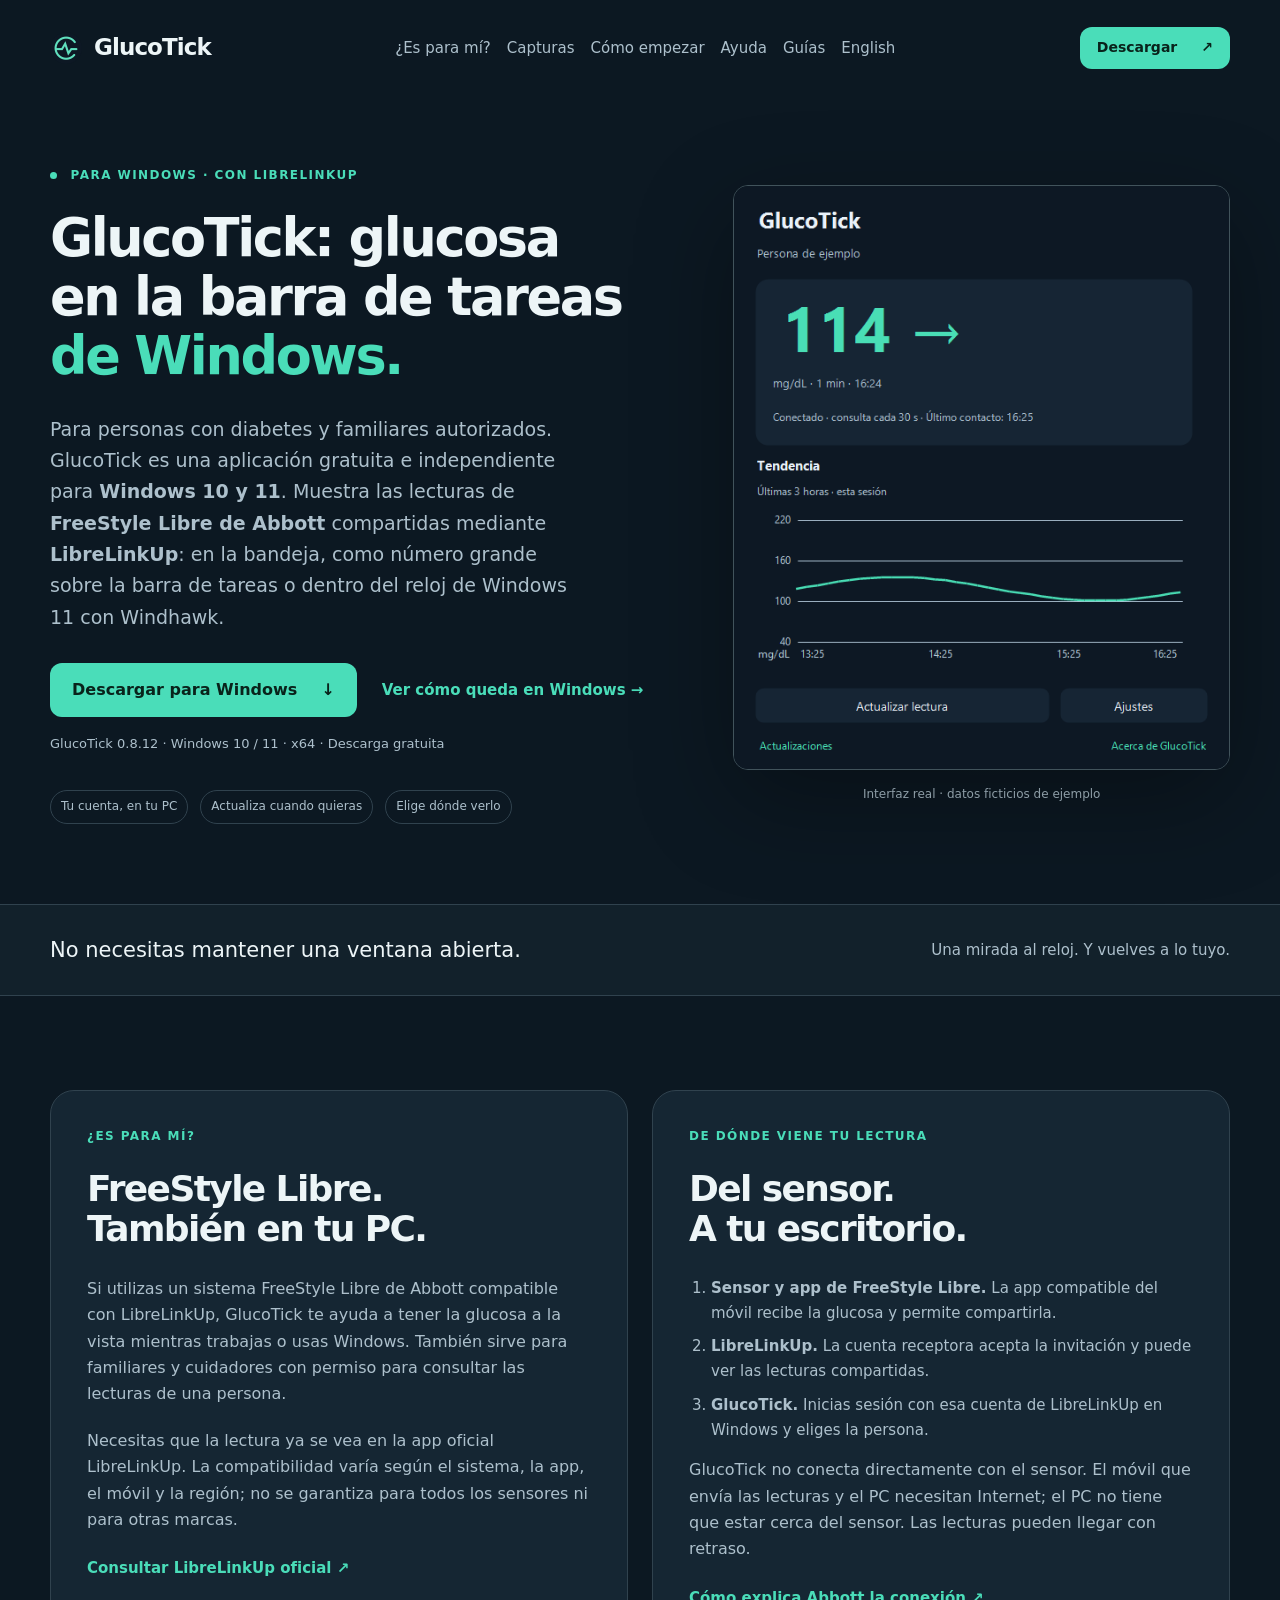
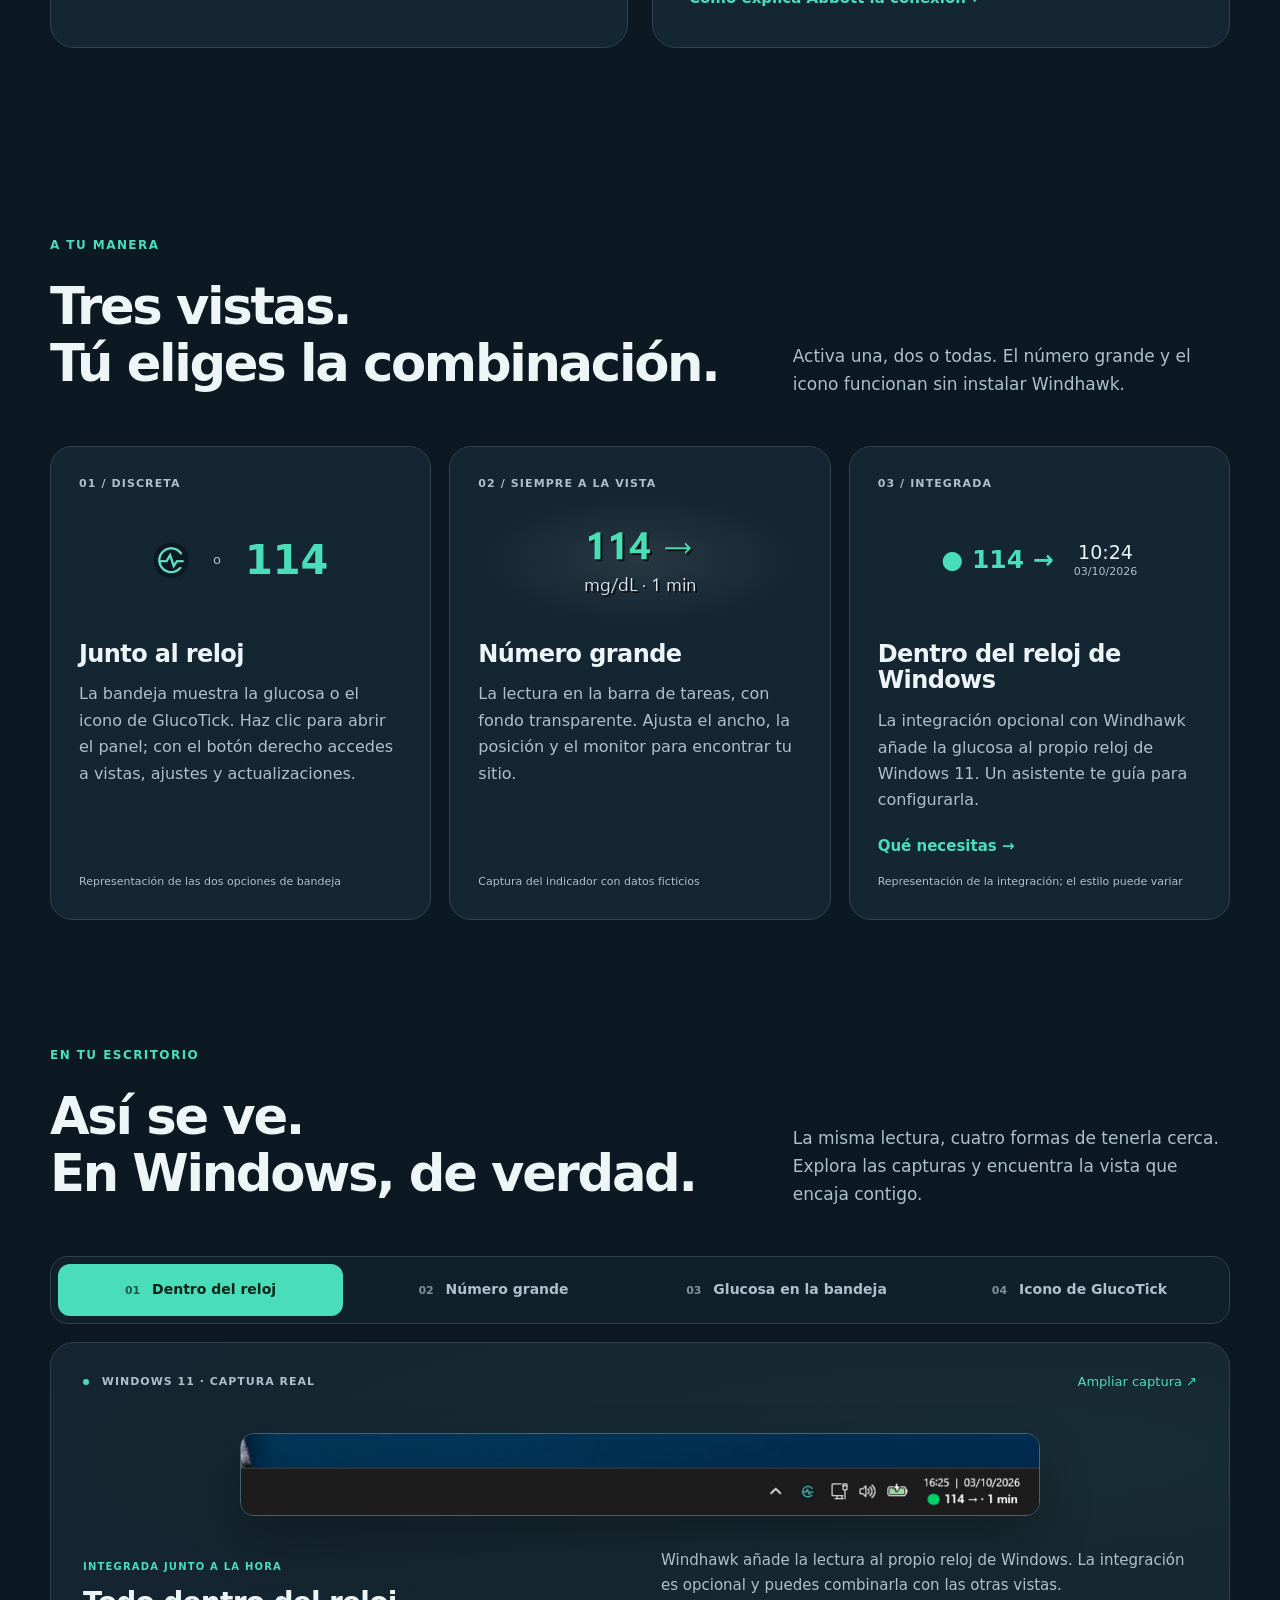
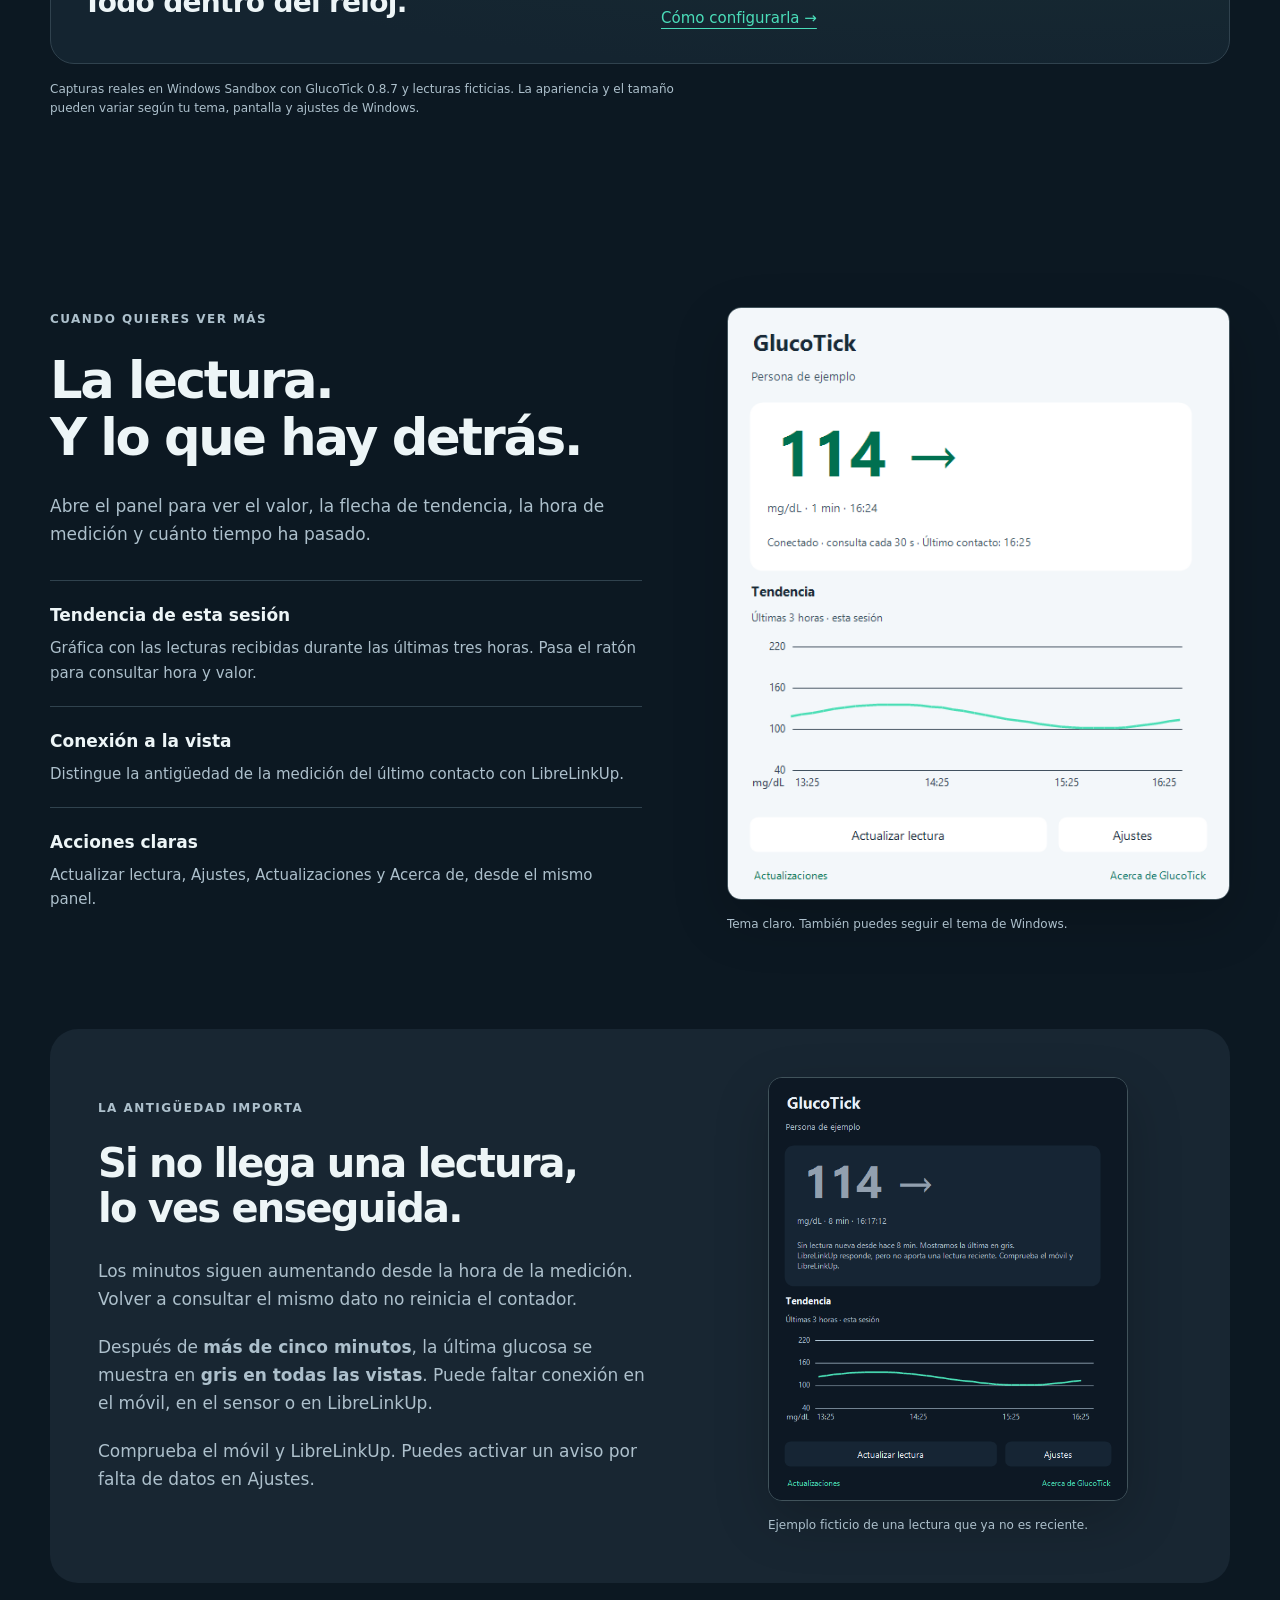
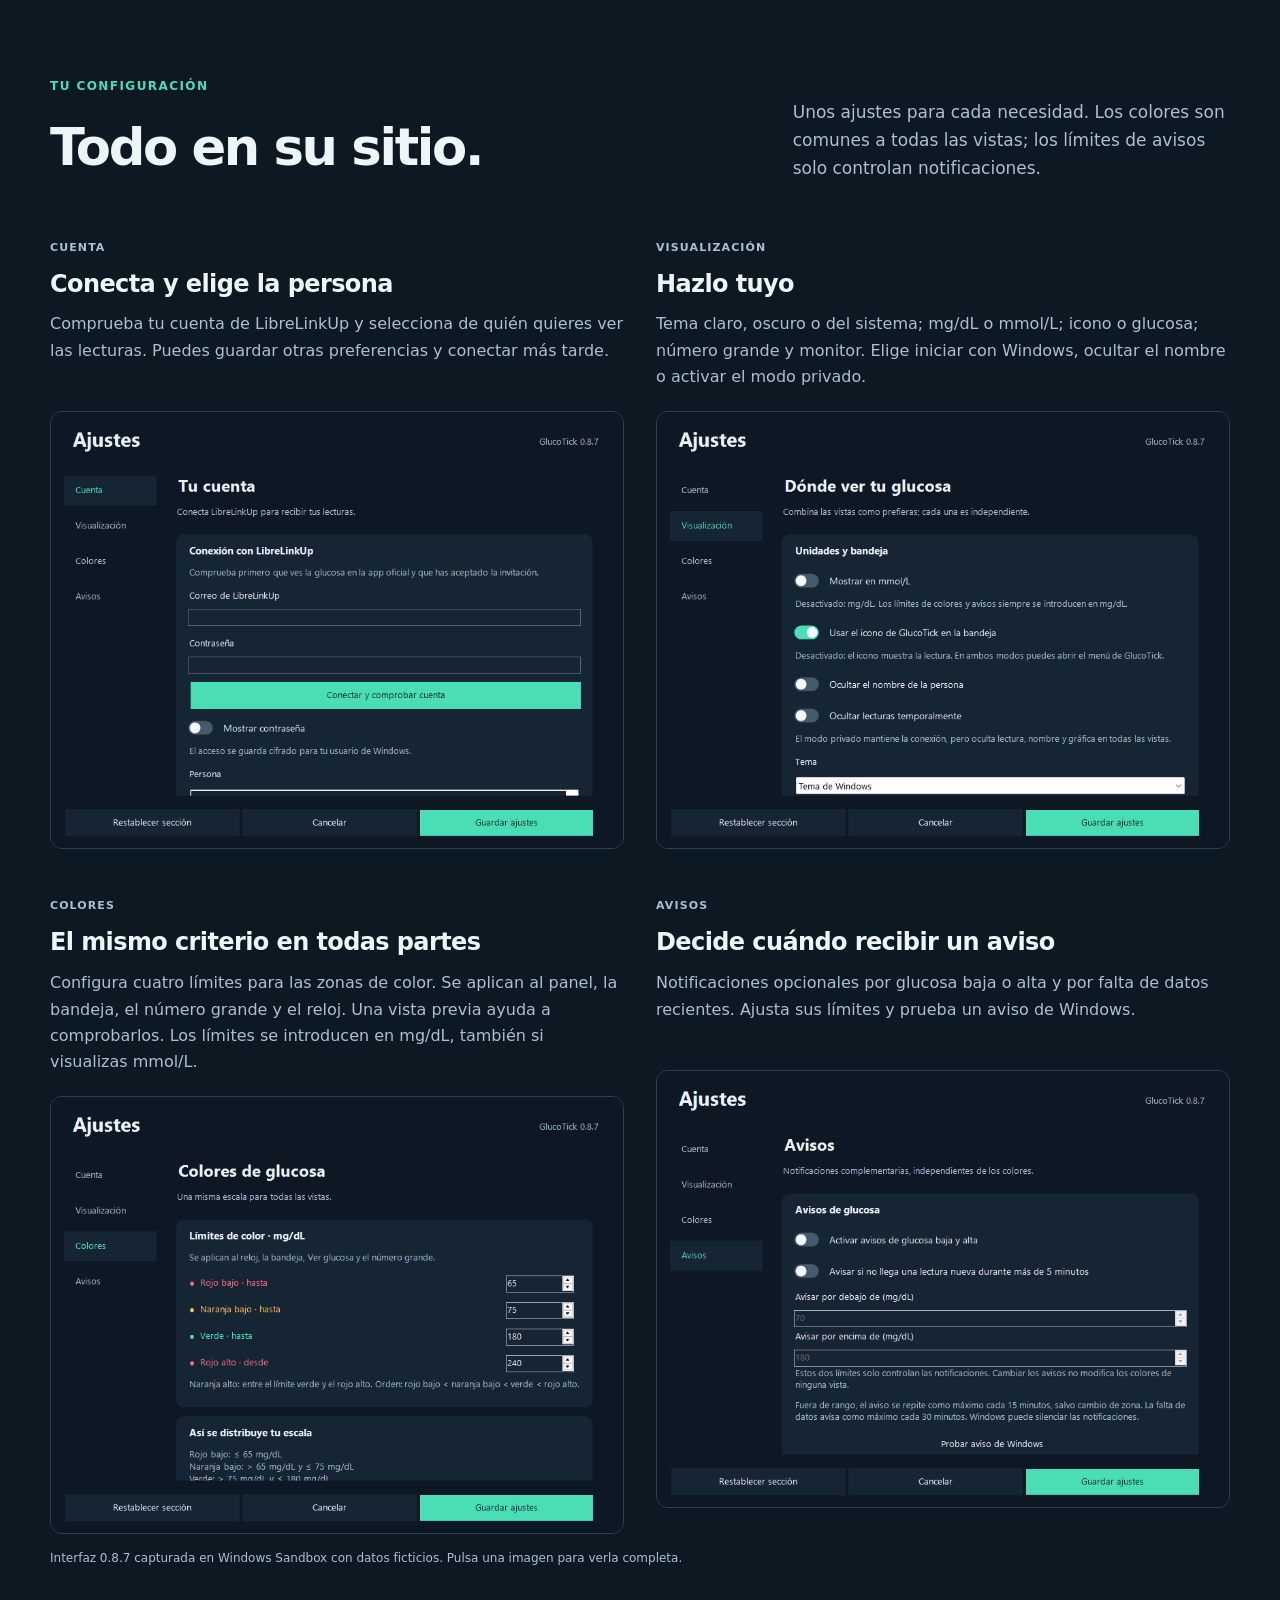
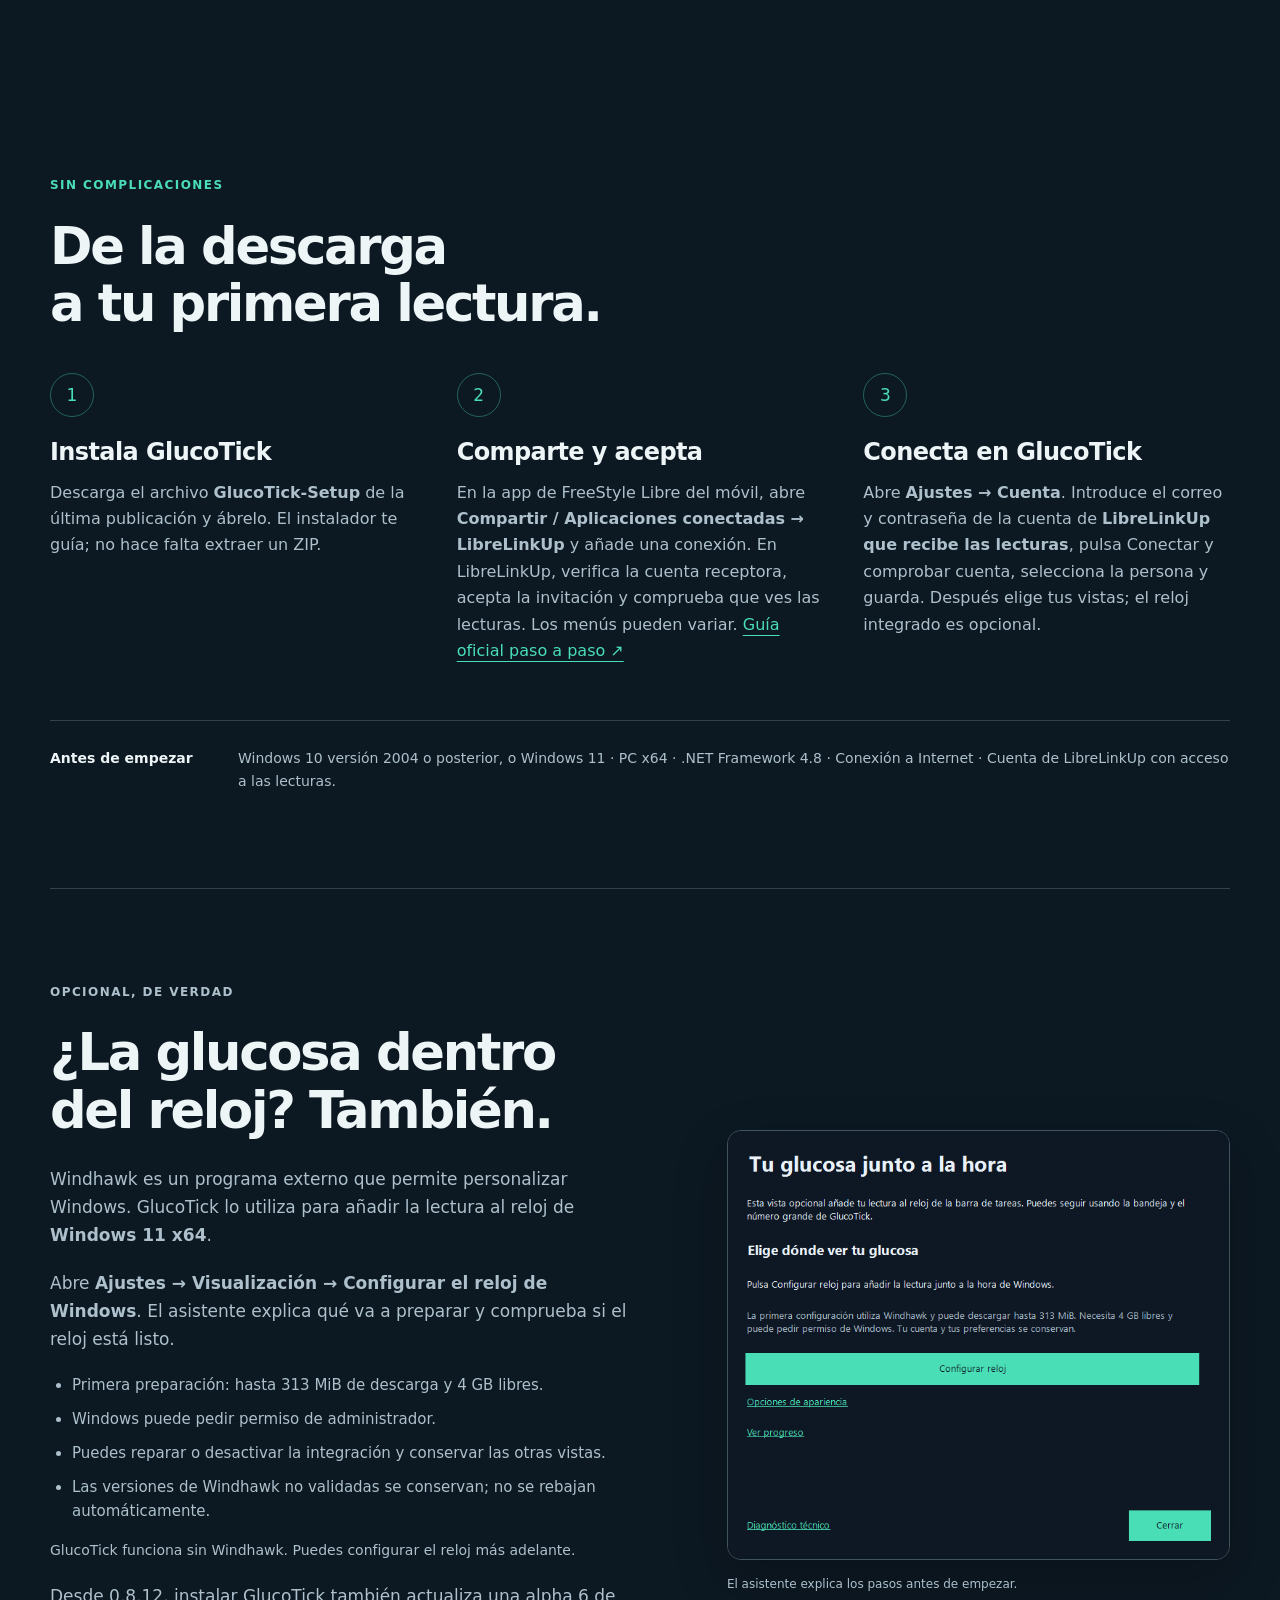
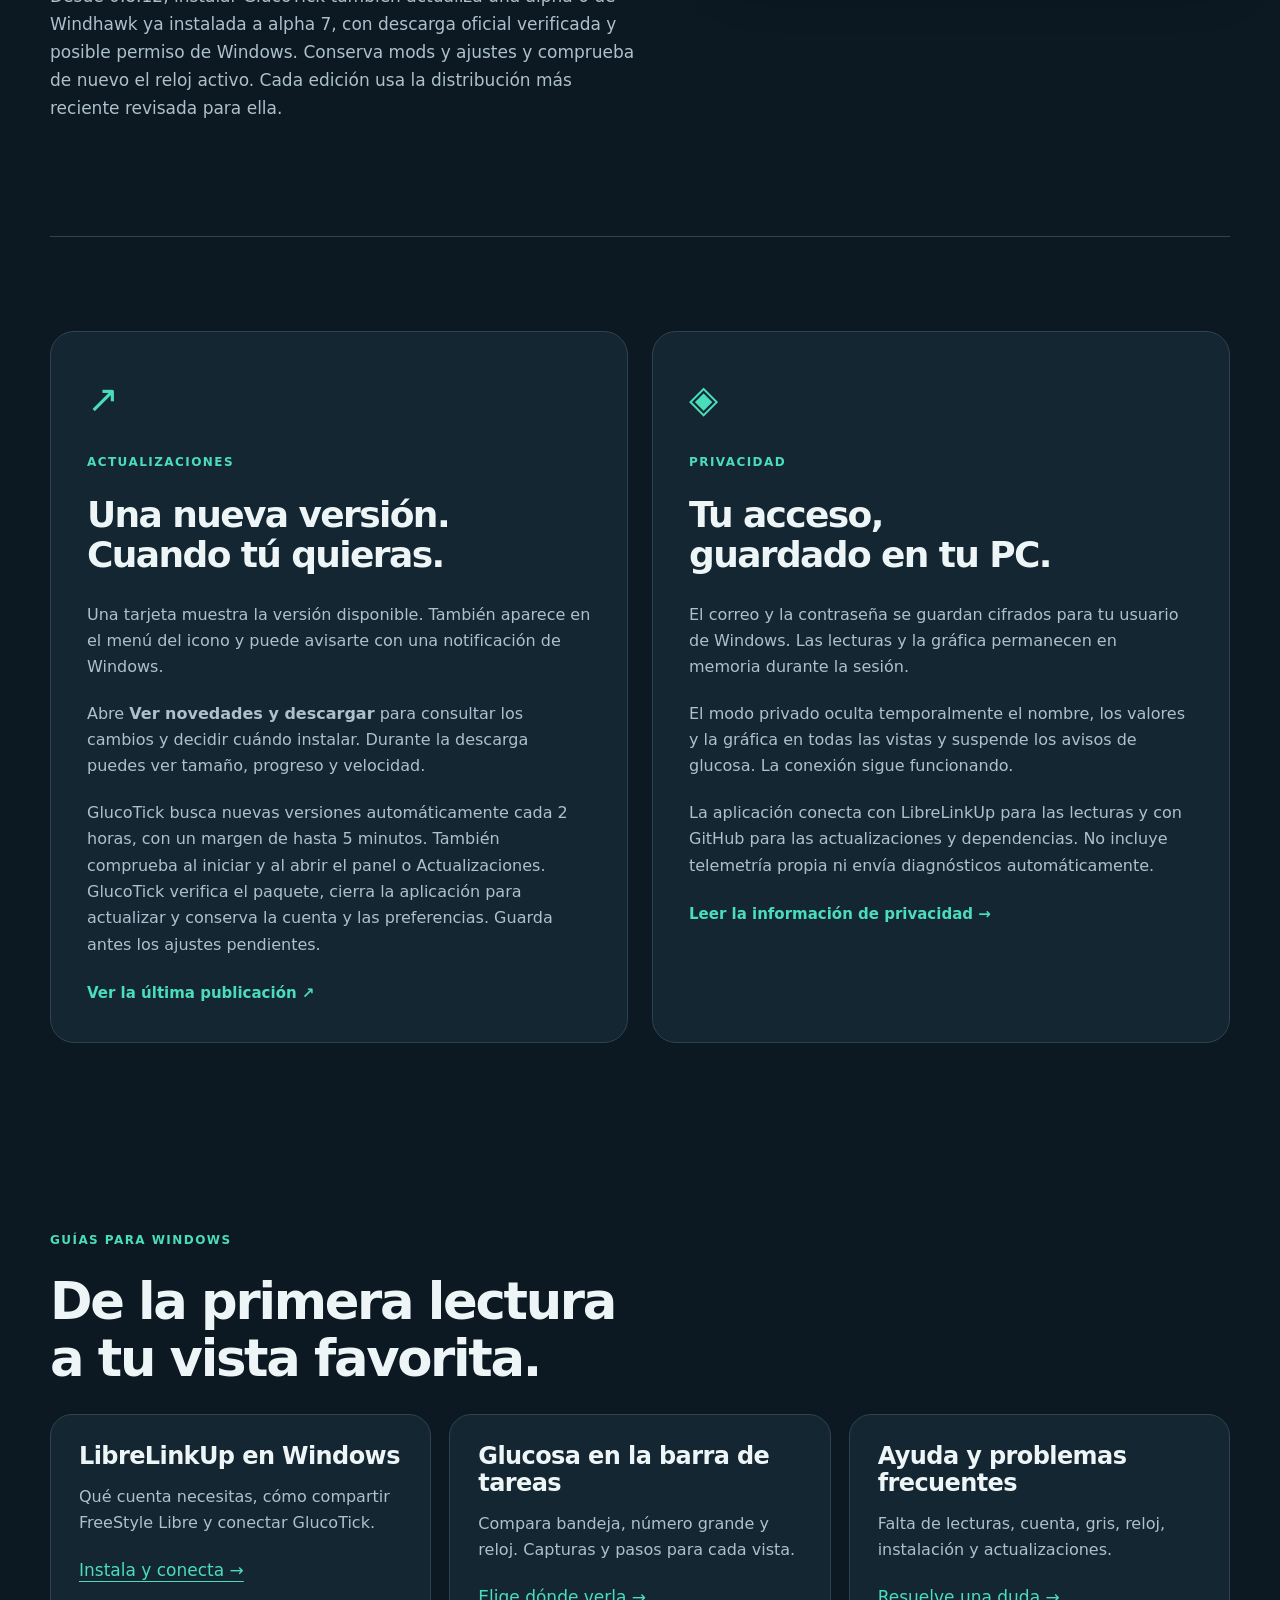
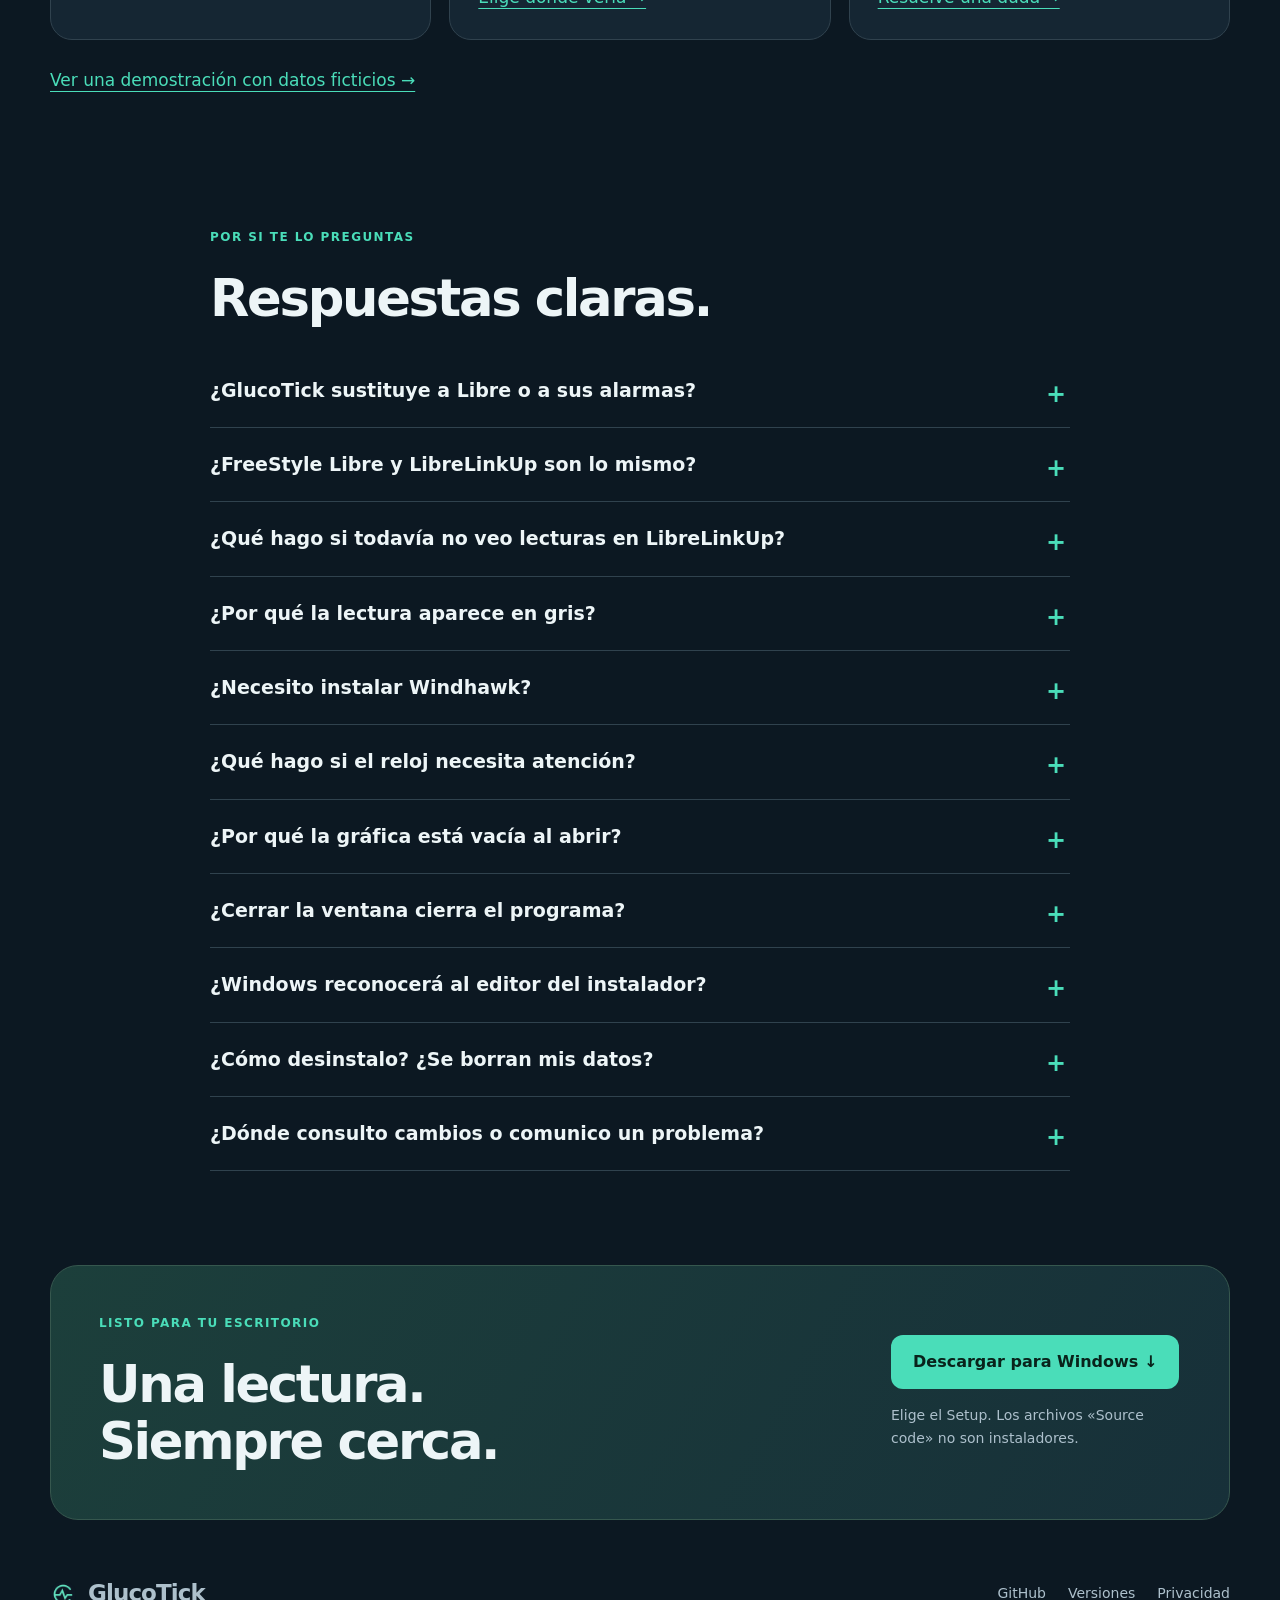
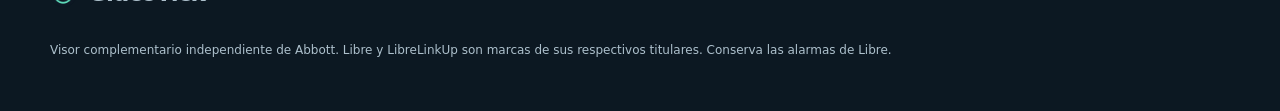
==== commit 48afc804: "Document GlucoTick 0.8.12 and Windhawk upgrades" ====
--- a/docs/index.html
+++ b/docs/index.html
@@ -1,9 +1,9 @@
 <!doctype html>
-<html lang="es"><head><meta charset="utf-8"><meta name="viewport" content="width=device-width,initial-scale=1"><meta name="description" content="Consulta en Windows las lecturas compartidas de FreeStyle Libre mediante LibreLinkUp. GlucoTick muestra glucosa, tendencia y antigüedad junto al reloj."><meta name="theme-color" content="#0c1822"><link rel="canonical" href="https://tiri14.github.io/glucotick-releases/"><meta property="og:type" content="website"><meta property="og:locale" content="es_ES"><meta property="og:title" content="GlucoTick: glucosa en la barra de tareas de Windows"><meta property="og:description" content="Tus lecturas de FreeStyle Libre de Abbott en Windows, a través de LibreLinkUp. Un visor independiente para acompañar tu día a día."><meta property="og:url" content="https://tiri14.github.io/glucotick-releases/"><title>GlucoTick: glucosa en la barra de tareas de Windows</title><link rel="icon" href="assets/icon.png?v=2"><link rel="stylesheet" href="styles.css"><script src="app.js" defer></script><link rel="alternate" hreflang="es" href="https://tiri14.github.io/glucotick-releases/"><link rel="alternate" hreflang="en" href="https://tiri14.github.io/glucotick-releases/en/"><link rel="alternate" hreflang="x-default" href="https://tiri14.github.io/glucotick-releases/"><meta property="og:image" content="https://tiri14.github.io/glucotick-releases/assets/panel-dark.png"><meta property="og:image:alt" content="Panel de GlucoTick con datos ficticios"><meta name="twitter:card" content="summary_large_image"><script type="application/ld+json">{"@context":"https://schema.org","@type":"SoftwareApplication","@id":"https://tiri14.github.io/glucotick-releases/#software","name":"GlucoTick","url":"https://tiri14.github.io/glucotick-releases/","description":"Visor complementario gratuito para consultar glucosa compartida de LibreLinkUp en la barra de tareas de Windows.","operatingSystem":"Windows 10 2004+ / Windows 11, x64","applicationCategory":"HealthApplication","softwareVersion":"0.8.11","inLanguage":"es","downloadUrl":"https://github.com/tiri14/glucotick-releases/releases/latest","image":"https://tiri14.github.io/glucotick-releases/assets/panel-dark.png","screenshot":["https://tiri14.github.io/glucotick-releases/assets/windows-reloj-integrado.png","https://tiri14.github.io/glucotick-releases/assets/windows-numero-grande.png","https://tiri14.github.io/glucotick-releases/assets/windows-bandeja-glucosa.png"],"isAccessibleForFree":true,"offers":{"@type":"Offer","price":"0","priceCurrency":"EUR"}}</script><meta name="google-site-verification" content="NPuLLoEbjzZInAn9EcNoolkDXoaoFBTy5Hxaxpm5AkI"></head>
+<html lang="es"><head><meta charset="utf-8"><meta name="viewport" content="width=device-width,initial-scale=1"><meta name="description" content="Consulta en Windows las lecturas compartidas de FreeStyle Libre mediante LibreLinkUp. GlucoTick muestra glucosa, tendencia y antigüedad junto al reloj."><meta name="theme-color" content="#0c1822"><link rel="canonical" href="https://tiri14.github.io/glucotick-releases/"><meta property="og:type" content="website"><meta property="og:locale" content="es_ES"><meta property="og:title" content="GlucoTick: glucosa en la barra de tareas de Windows"><meta property="og:description" content="Tus lecturas de FreeStyle Libre de Abbott en Windows, a través de LibreLinkUp. Un visor independiente para acompañar tu día a día."><meta property="og:url" content="https://tiri14.github.io/glucotick-releases/"><title>GlucoTick: glucosa en la barra de tareas de Windows</title><link rel="icon" href="assets/icon.png?v=2"><link rel="stylesheet" href="styles.css"><script src="app.js" defer></script><link rel="alternate" hreflang="es" href="https://tiri14.github.io/glucotick-releases/"><link rel="alternate" hreflang="en" href="https://tiri14.github.io/glucotick-releases/en/"><link rel="alternate" hreflang="x-default" href="https://tiri14.github.io/glucotick-releases/"><meta property="og:image" content="https://tiri14.github.io/glucotick-releases/assets/panel-dark.png"><meta property="og:image:alt" content="Panel de GlucoTick con datos ficticios"><meta name="twitter:card" content="summary_large_image"><script type="application/ld+json">{"@context":"https://schema.org","@type":"SoftwareApplication","@id":"https://tiri14.github.io/glucotick-releases/#software","name":"GlucoTick","url":"https://tiri14.github.io/glucotick-releases/","description":"Visor complementario gratuito para consultar glucosa compartida de LibreLinkUp en la barra de tareas de Windows.","operatingSystem":"Windows 10 2004+ / Windows 11, x64","applicationCategory":"HealthApplication","softwareVersion":"0.8.12","inLanguage":"es","downloadUrl":"https://github.com/tiri14/glucotick-releases/releases/latest","image":"https://tiri14.github.io/glucotick-releases/assets/panel-dark.png","screenshot":["https://tiri14.github.io/glucotick-releases/assets/windows-reloj-integrado.png","https://tiri14.github.io/glucotick-releases/assets/windows-numero-grande.png","https://tiri14.github.io/glucotick-releases/assets/windows-bandeja-glucosa.png"],"isAccessibleForFree":true,"offers":{"@type":"Offer","price":"0","priceCurrency":"EUR"}}</script><meta name="google-site-verification" content="NPuLLoEbjzZInAn9EcNoolkDXoaoFBTy5Hxaxpm5AkI"></head>
 <body><a class="skip" href="#contenido">Saltar al contenido</a>
 <header class="header wrap"><a class="brand" href="#" aria-label="GlucoTick, inicio"><img src="assets/icon.png?v=2" width="32" height="32" alt="">GlucoTick</a><nav aria-label="Principal"><a href="#compatibilidad">¿Es para mí?</a><a href="#en-windows">Capturas</a><a href="#empezar">Cómo empezar</a><a href="ayuda.html">Ayuda</a><a href="#guias">Guías</a><a href="en/" lang="en">English</a></nav><a class="button small download" href="https://github.com/tiri14/glucotick-releases/releases/latest">Descargar <span aria-hidden="true">↗</span></a></header>
 <main id="contenido">
-<section class="hero wrap"><div class="hero-copy"><p class="eyebrow"><span class="dot"></span> PARA WINDOWS · CON LIBRELINKUP</p><h1>GlucoTick: glucosa<br>en la barra de tareas<br><em>de Windows.</em></h1><p class="lead">Para personas con diabetes y familiares autorizados. GlucoTick es una aplicación gratuita e independiente para <strong>Windows 10 y 11</strong>. Muestra las lecturas de <strong>FreeStyle Libre de Abbott</strong> compartidas mediante <strong>LibreLinkUp</strong>: en la bandeja, como número grande sobre la barra de tareas o dentro del reloj de Windows 11 con Windhawk.</p><div class="actions"><a class="button download" href="https://github.com/tiri14/glucotick-releases/releases/latest">Descargar para Windows <span aria-hidden="true">↓</span></a><a class="text-link" href="#en-windows">Ver cómo queda en Windows →</a></div><p class="download-info" id="release-info">GlucoTick 0.8.11 · Windows 10 / 11 · x64 · Descarga gratuita</p><div class="hero-facts"><span>Tu cuenta, en tu PC</span><span>Actualiza cuando quieras</span><span>Elige dónde verlo</span></div></div><figure class="hero-image"><div class="image-glow"></div><img src="assets/panel-dark.png" width="560" height="660" alt="Panel de GlucoTick con una lectura ficticia de 114 mg/dL, antigüedad, conexión y gráfica de tendencia" fetchpriority="high"><figcaption>Interfaz real · datos ficticios de ejemplo</figcaption></figure></section>
+<section class="hero wrap"><div class="hero-copy"><p class="eyebrow"><span class="dot"></span> PARA WINDOWS · CON LIBRELINKUP</p><h1>GlucoTick: glucosa<br>en la barra de tareas<br><em>de Windows.</em></h1><p class="lead">Para personas con diabetes y familiares autorizados. GlucoTick es una aplicación gratuita e independiente para <strong>Windows 10 y 11</strong>. Muestra las lecturas de <strong>FreeStyle Libre de Abbott</strong> compartidas mediante <strong>LibreLinkUp</strong>: en la bandeja, como número grande sobre la barra de tareas o dentro del reloj de Windows 11 con Windhawk.</p><div class="actions"><a class="button download" href="https://github.com/tiri14/glucotick-releases/releases/latest">Descargar para Windows <span aria-hidden="true">↓</span></a><a class="text-link" href="#en-windows">Ver cómo queda en Windows →</a></div><p class="download-info" id="release-info">GlucoTick 0.8.12 · Windows 10 / 11 · x64 · Descarga gratuita</p><div class="hero-facts"><span>Tu cuenta, en tu PC</span><span>Actualiza cuando quieras</span><span>Elige dónde verlo</span></div></div><figure class="hero-image"><div class="image-glow"></div><img src="assets/panel-dark.png" width="560" height="660" alt="Panel de GlucoTick con una lectura ficticia de 114 mg/dL, antigüedad, conexión y gráfica de tendencia" fetchpriority="high"><figcaption>Interfaz real · datos ficticios de ejemplo</figcaption></figure></section>
 <section class="intro-band"><div class="wrap"><p>No necesitas mantener una ventana abierta.</p><span>Una mirada al reloj. Y vuelves a lo tuyo.</span></div></section>
 <section id="compatibilidad" class="section wrap two-cards" aria-labelledby="compatibility-title">
 <article class="info-card"><p class="eyebrow">¿ES PARA MÍ?</p><h2 id="compatibility-title">FreeStyle Libre.<br>También en tu PC.</h2><p>Si utilizas un sistema FreeStyle Libre de Abbott compatible con LibreLinkUp, GlucoTick te ayuda a tener la glucosa a la vista mientras trabajas o usas Windows. También sirve para familiares y cuidadores con permiso para consultar las lecturas de una persona.</p><p>Necesitas que la lectura ya se vea en la app oficial LibreLinkUp. La compatibilidad varía según el sistema, la app, el móvil y la región; no se garantiza para todos los sensores ni para otras marcas.</p><a class="text-link" href="https://www.librelinkup.com/">Consultar LibreLinkUp oficial ↗</a></article>
@@ -54,7 +54,7 @@
 <article><span class="card-index">COLORES</span><h3>El mismo criterio en todas partes</h3><p>Configura cuatro límites para las zonas de color. Se aplican al panel, la bandeja, el número grande y el reloj. Una vista previa ayuda a comprobarlos. Los límites se introducen en mg/dL, también si visualizas mmol/L.</p><a href="assets/ajustes-2.png" target="_blank" rel="noopener"><img src="assets/ajustes-2.png" width="840" height="640" alt="Ajustes con cuatro límites de color y vista previa" loading="lazy"></a></article>
 <article><span class="card-index">AVISOS</span><h3>Decide cuándo recibir un aviso</h3><p>Notificaciones opcionales por glucosa baja o alta y por falta de datos recientes. Ajusta sus límites y prueba un aviso de Windows.</p><a href="assets/ajustes-3.png" target="_blank" rel="noopener"><img src="assets/ajustes-3.png" width="840" height="640" alt="Ajustes de avisos, falta de datos y prueba de notificación" loading="lazy"></a></article></div><p class="caption">Interfaz 0.8.7 capturada en Windows Sandbox con datos ficticios. Pulsa una imagen para verla completa.</p></section>
 <section id="empezar" class="section wrap"><p class="eyebrow">SIN COMPLICACIONES</p><h2>De la descarga<br>a tu primera lectura.</h2><ol class="steps"><li><span>1</span><h3>Instala GlucoTick</h3><p>Descarga el archivo <strong>GlucoTick-Setup</strong> de la última publicación y ábrelo. El instalador te guía; no hace falta extraer un ZIP.</p></li><li><span>2</span><h3>Comparte y acepta</h3><p>En la app de FreeStyle Libre del móvil, abre <strong>Compartir / Aplicaciones conectadas → LibreLinkUp</strong> y añade una conexión. En LibreLinkUp, verifica la cuenta receptora, acepta la invitación y comprueba que ves las lecturas. Los menús pueden variar. <a href="https://www.librelinkup.com/articles/getting-started">Guía oficial paso a paso ↗</a></p></li><li><span>3</span><h3>Conecta en GlucoTick</h3><p>Abre <strong>Ajustes → Cuenta</strong>. Introduce el correo y contraseña de la cuenta de <strong>LibreLinkUp que recibe las lecturas</strong>, pulsa Conectar y comprobar cuenta, selecciona la persona y guarda. Después elige tus vistas; el reloj integrado es opcional.</p></li></ol><div class="requirements"><strong>Antes de empezar</strong><p>Windows 10 versión 2004 o posterior, o Windows 11 · PC x64 · .NET Framework 4.8 · Conexión a Internet · Cuenta de LibreLinkUp con acceso a las lecturas.</p></div></section>
-<section id="reloj" class="section wrap clock-section"><div><p class="eyebrow">OPCIONAL, DE VERDAD</p><h2>¿La glucosa dentro<br>del reloj? También.</h2><p>Windhawk es un programa externo que permite personalizar Windows. GlucoTick lo utiliza para añadir la lectura al reloj de <strong>Windows 11 x64</strong>.</p><p>Abre <strong>Ajustes → Visualización → Configurar el reloj de Windows</strong>. El asistente explica qué va a preparar y comprueba si el reloj está listo.</p><ul class="plain-list"><li>Primera preparación: hasta 313 MiB de descarga y 4 GB libres.</li><li>Windows puede pedir permiso de administrador.</li><li>Puedes reparar o desactivar la integración y conservar las otras vistas.</li><li>Las versiones de Windhawk no validadas se conservan; no se rebajan automáticamente.</li></ul><p class="muted">GlucoTick funciona sin Windhawk. Puedes configurar el reloj más adelante.</p></div><figure class="screen"><a href="assets/reloj-configurar.png" target="_blank" rel="noopener"><img src="assets/reloj-configurar.png" width="690" height="590" alt="Asistente real que explica la integración opcional del reloj y sus requisitos" loading="lazy"></a><figcaption>El asistente explica los pasos antes de empezar.</figcaption></figure></section>
+<section id="reloj" class="section wrap clock-section"><div><p class="eyebrow">OPCIONAL, DE VERDAD</p><h2>¿La glucosa dentro<br>del reloj? También.</h2><p>Windhawk es un programa externo que permite personalizar Windows. GlucoTick lo utiliza para añadir la lectura al reloj de <strong>Windows 11 x64</strong>.</p><p>Abre <strong>Ajustes → Visualización → Configurar el reloj de Windows</strong>. El asistente explica qué va a preparar y comprueba si el reloj está listo.</p><ul class="plain-list"><li>Primera preparación: hasta 313 MiB de descarga y 4 GB libres.</li><li>Windows puede pedir permiso de administrador.</li><li>Puedes reparar o desactivar la integración y conservar las otras vistas.</li><li>Las versiones de Windhawk no validadas se conservan; no se rebajan automáticamente.</li></ul><p class="muted">GlucoTick funciona sin Windhawk. Puedes configurar el reloj más adelante.</p><p>Desde 0.8.12, instalar GlucoTick también actualiza una alpha 6 de Windhawk ya instalada a alpha 7, con descarga oficial verificada y posible permiso de Windows. Conserva mods y ajustes y comprueba de nuevo el reloj activo. Cada edición usa la distribución más reciente revisada para ella.</p></div><figure class="screen"><a href="assets/reloj-configurar.png" target="_blank" rel="noopener"><img src="assets/reloj-configurar.png" width="690" height="590" alt="Asistente real que explica la integración opcional del reloj y sus requisitos" loading="lazy"></a><figcaption>El asistente explica los pasos antes de empezar.</figcaption></figure></section>
 <section class="section wrap two-cards"><article class="info-card"><span class="symbol" aria-hidden="true">↗</span><p class="eyebrow">ACTUALIZACIONES</p><h2>Una nueva versión.<br>Cuando tú quieras.</h2><p>Una tarjeta muestra la versión disponible. También aparece en el menú del icono y puede avisarte con una notificación de Windows.</p><p>Abre <strong>Ver novedades y descargar</strong> para consultar los cambios y decidir cuándo instalar. Durante la descarga puedes ver tamaño, progreso y velocidad.</p><p>GlucoTick busca nuevas versiones automáticamente cada 2 horas, con un margen de hasta 5 minutos. También comprueba al iniciar y al abrir el panel o Actualizaciones. GlucoTick verifica el paquete, cierra la aplicación para actualizar y conserva la cuenta y las preferencias. Guarda antes los ajustes pendientes.</p><a class="text-link" href="https://github.com/tiri14/glucotick-releases/releases/latest">Ver la última publicación ↗</a></article><article class="info-card"><span class="symbol" aria-hidden="true">◈</span><p class="eyebrow">PRIVACIDAD</p><h2>Tu acceso,<br>guardado en tu PC.</h2><p>El correo y la contraseña se guardan cifrados para tu usuario de Windows. Las lecturas y la gráfica permanecen en memoria durante la sesión.</p><p>El modo privado oculta temporalmente el nombre, los valores y la gráfica en todas las vistas y suspende los avisos de glucosa. La conexión sigue funcionando.</p><p>La aplicación conecta con LibreLinkUp para las lecturas y con GitHub para las actualizaciones y dependencias. No incluye telemetría propia ni envía diagnósticos automáticamente.</p><a class="text-link" href="privacidad.html">Leer la información de privacidad →</a></article></section>
 <section id="guias" class="section wrap"><p class="eyebrow">GUÍAS PARA WINDOWS</p><h2>De la primera lectura<br>a tu vista favorita.</h2><div class="view-grid"><article class="view-card"><h3>LibreLinkUp en Windows</h3><p>Qué cuenta necesitas, cómo compartir FreeStyle Libre y conectar GlucoTick.</p><a href="librelinkup-windows.html">Instala y conecta →</a></article><article class="view-card"><h3>Glucosa en la barra de tareas</h3><p>Compara bandeja, número grande y reloj. Capturas y pasos para cada vista.</p><a href="glucosa-barra-tareas-windows.html">Elige dónde verla →</a></article><article class="view-card"><h3>Ayuda y problemas frecuentes</h3><p>Falta de lecturas, cuenta, gris, reloj, instalación y actualizaciones.</p><a href="ayuda.html">Resuelve una duda →</a></article></div><p class="guide-demo-link"><a href="demo.html">Ver una demostración con datos ficticios →</a></p></section>
 <section id="preguntas" class="section wrap faq"><p class="eyebrow">POR SI TE LO PREGUNTAS</p><h2>Respuestas claras.</h2>
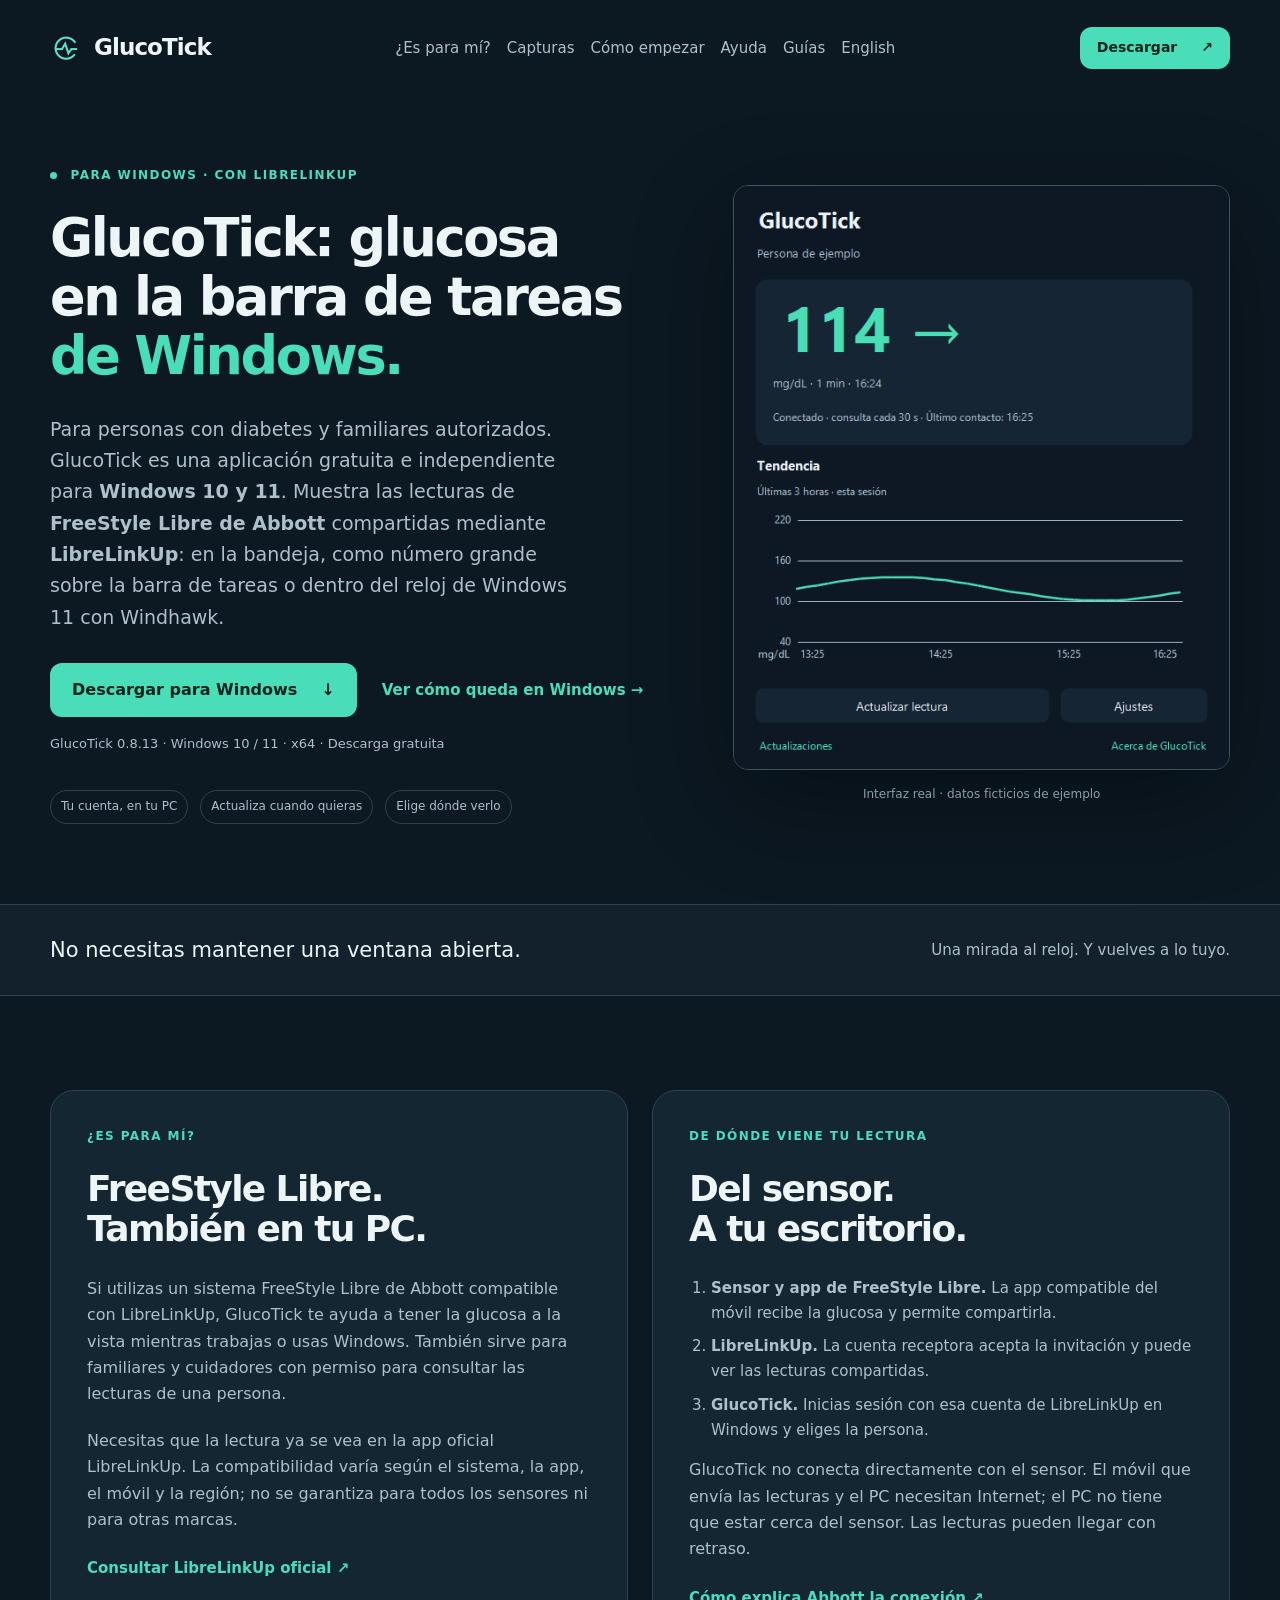
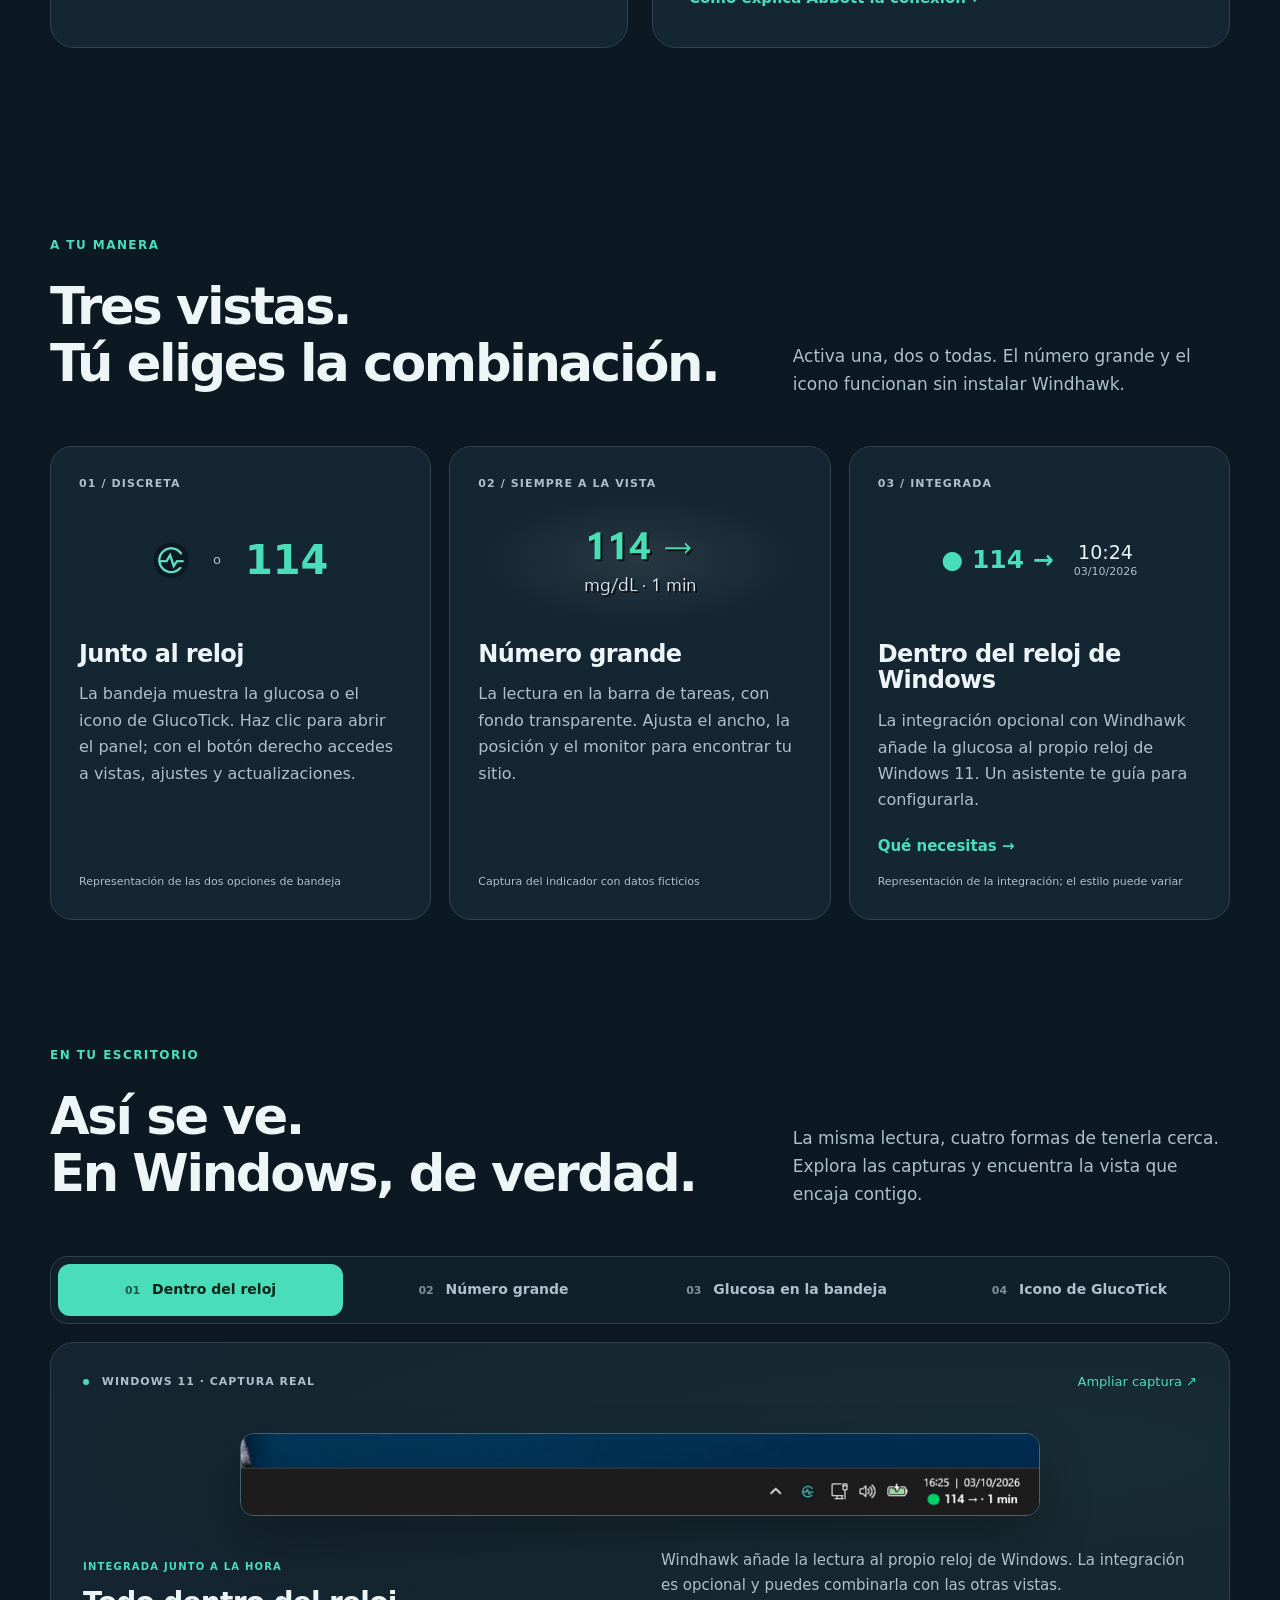
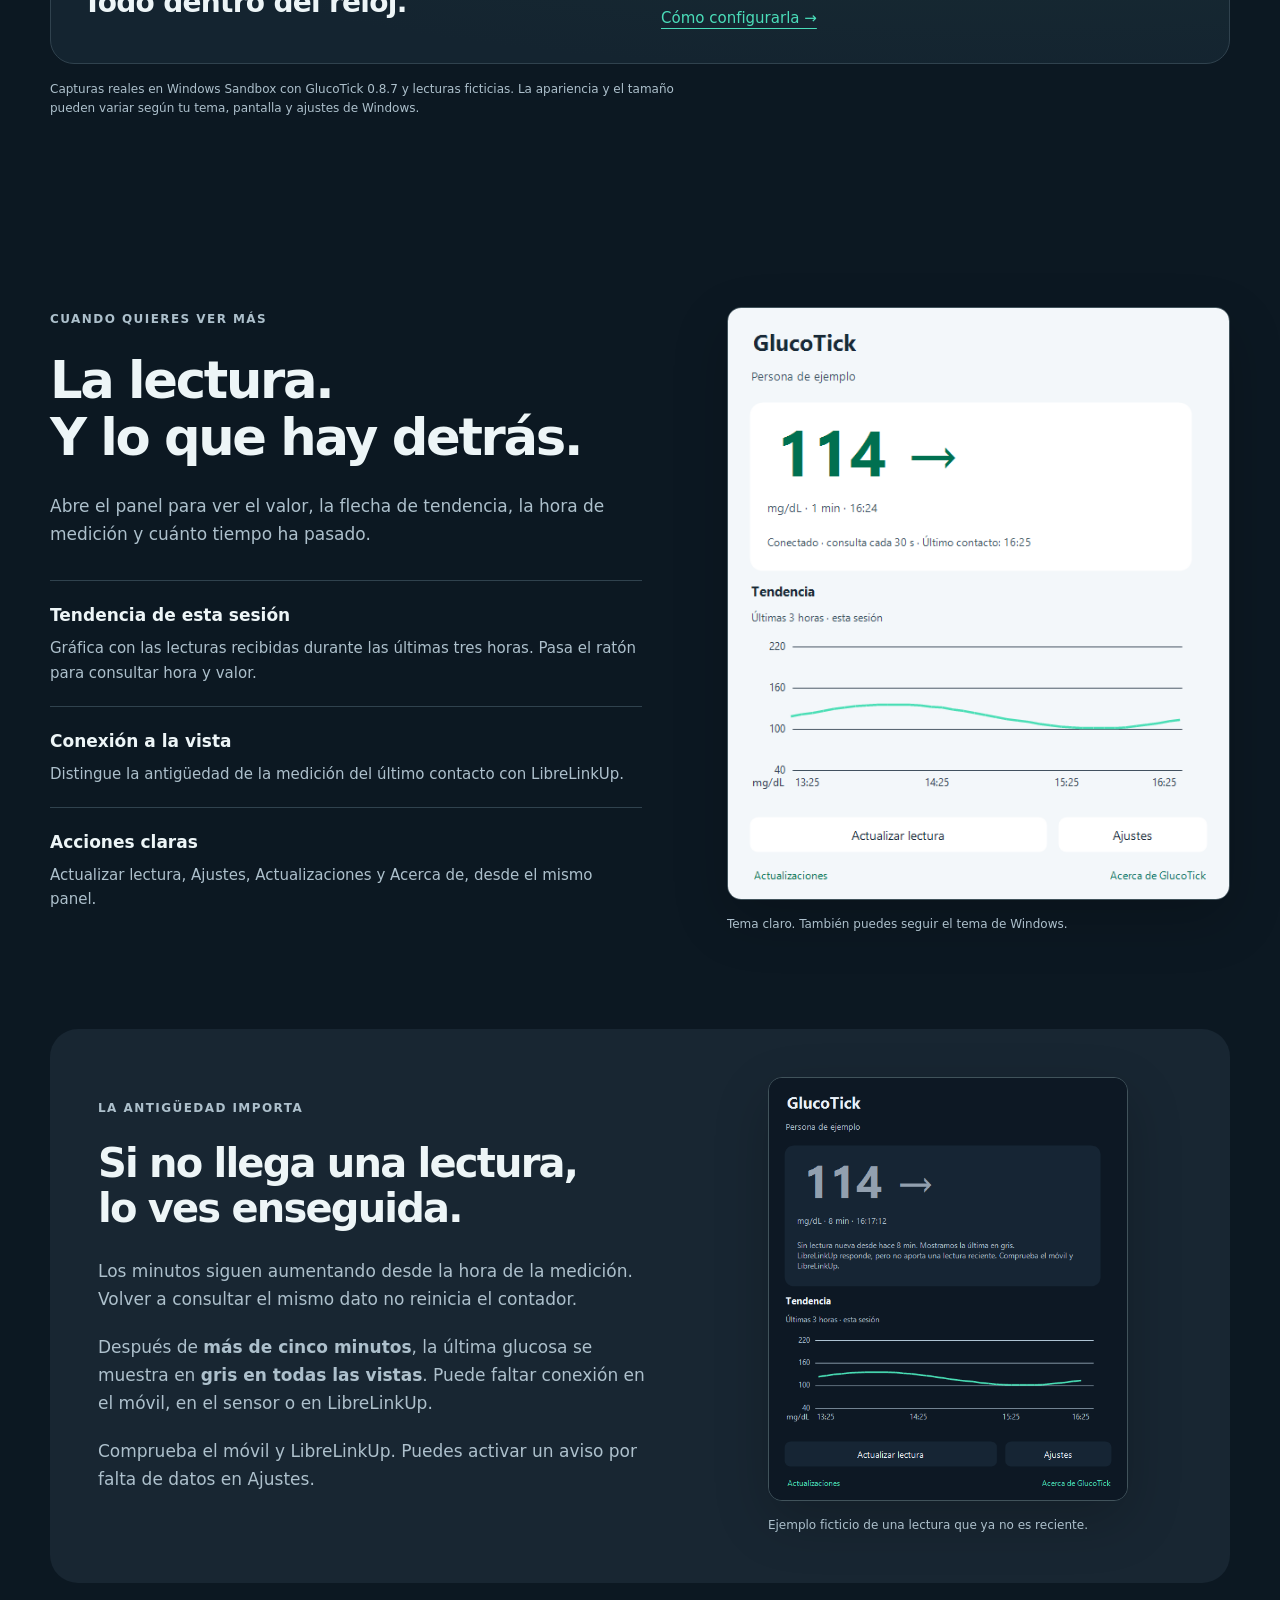
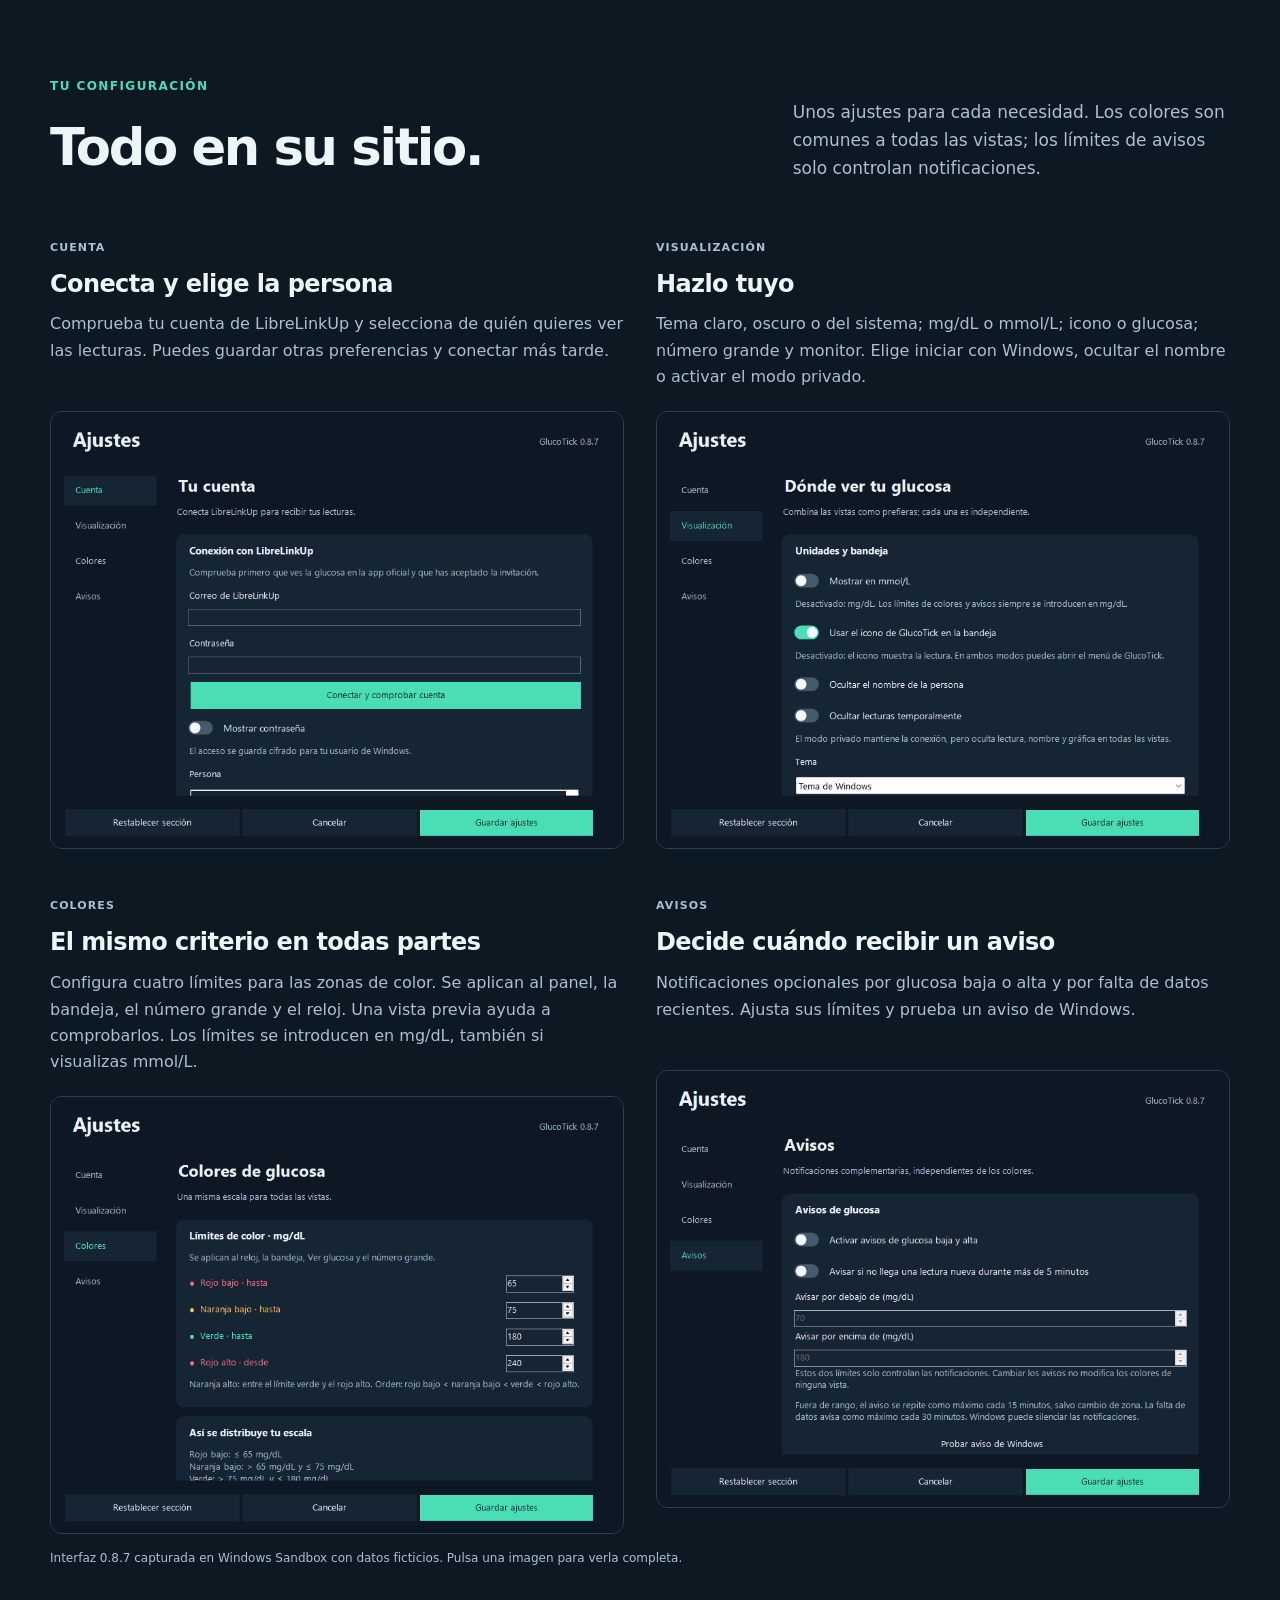
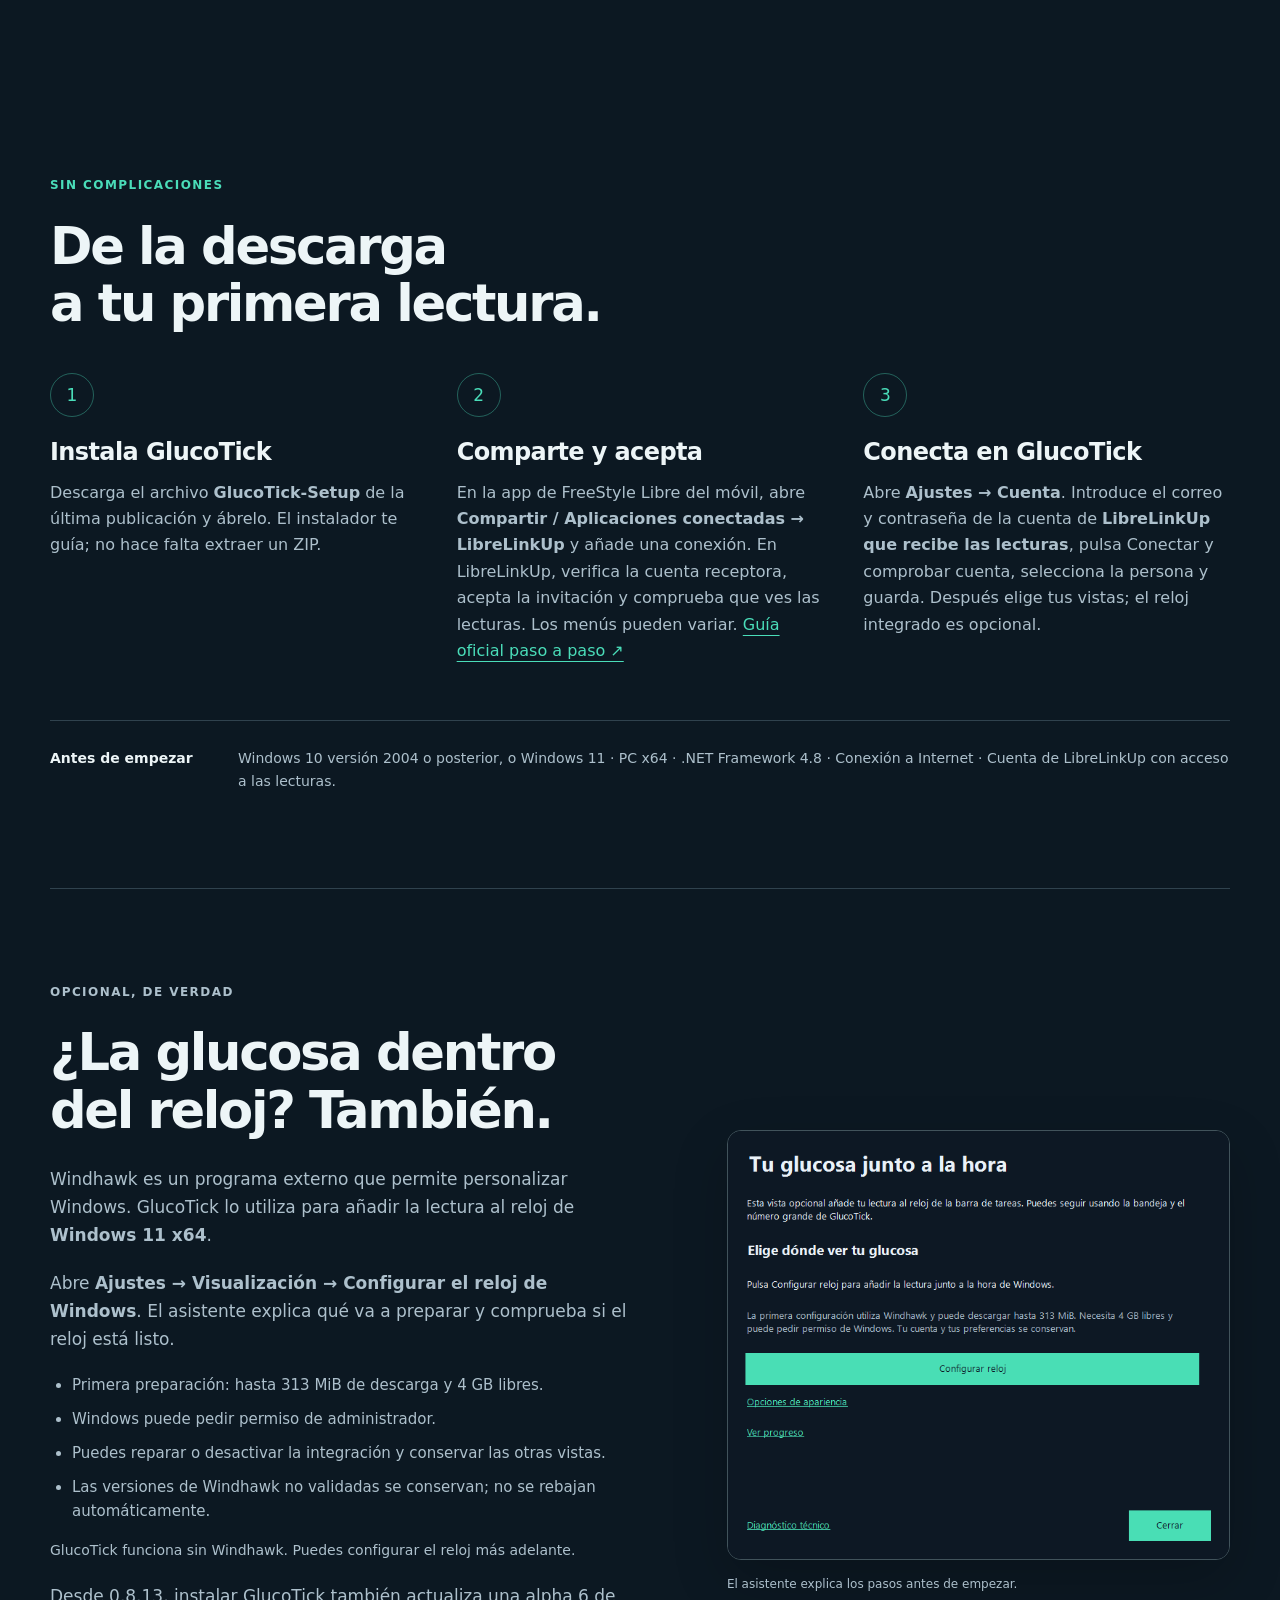
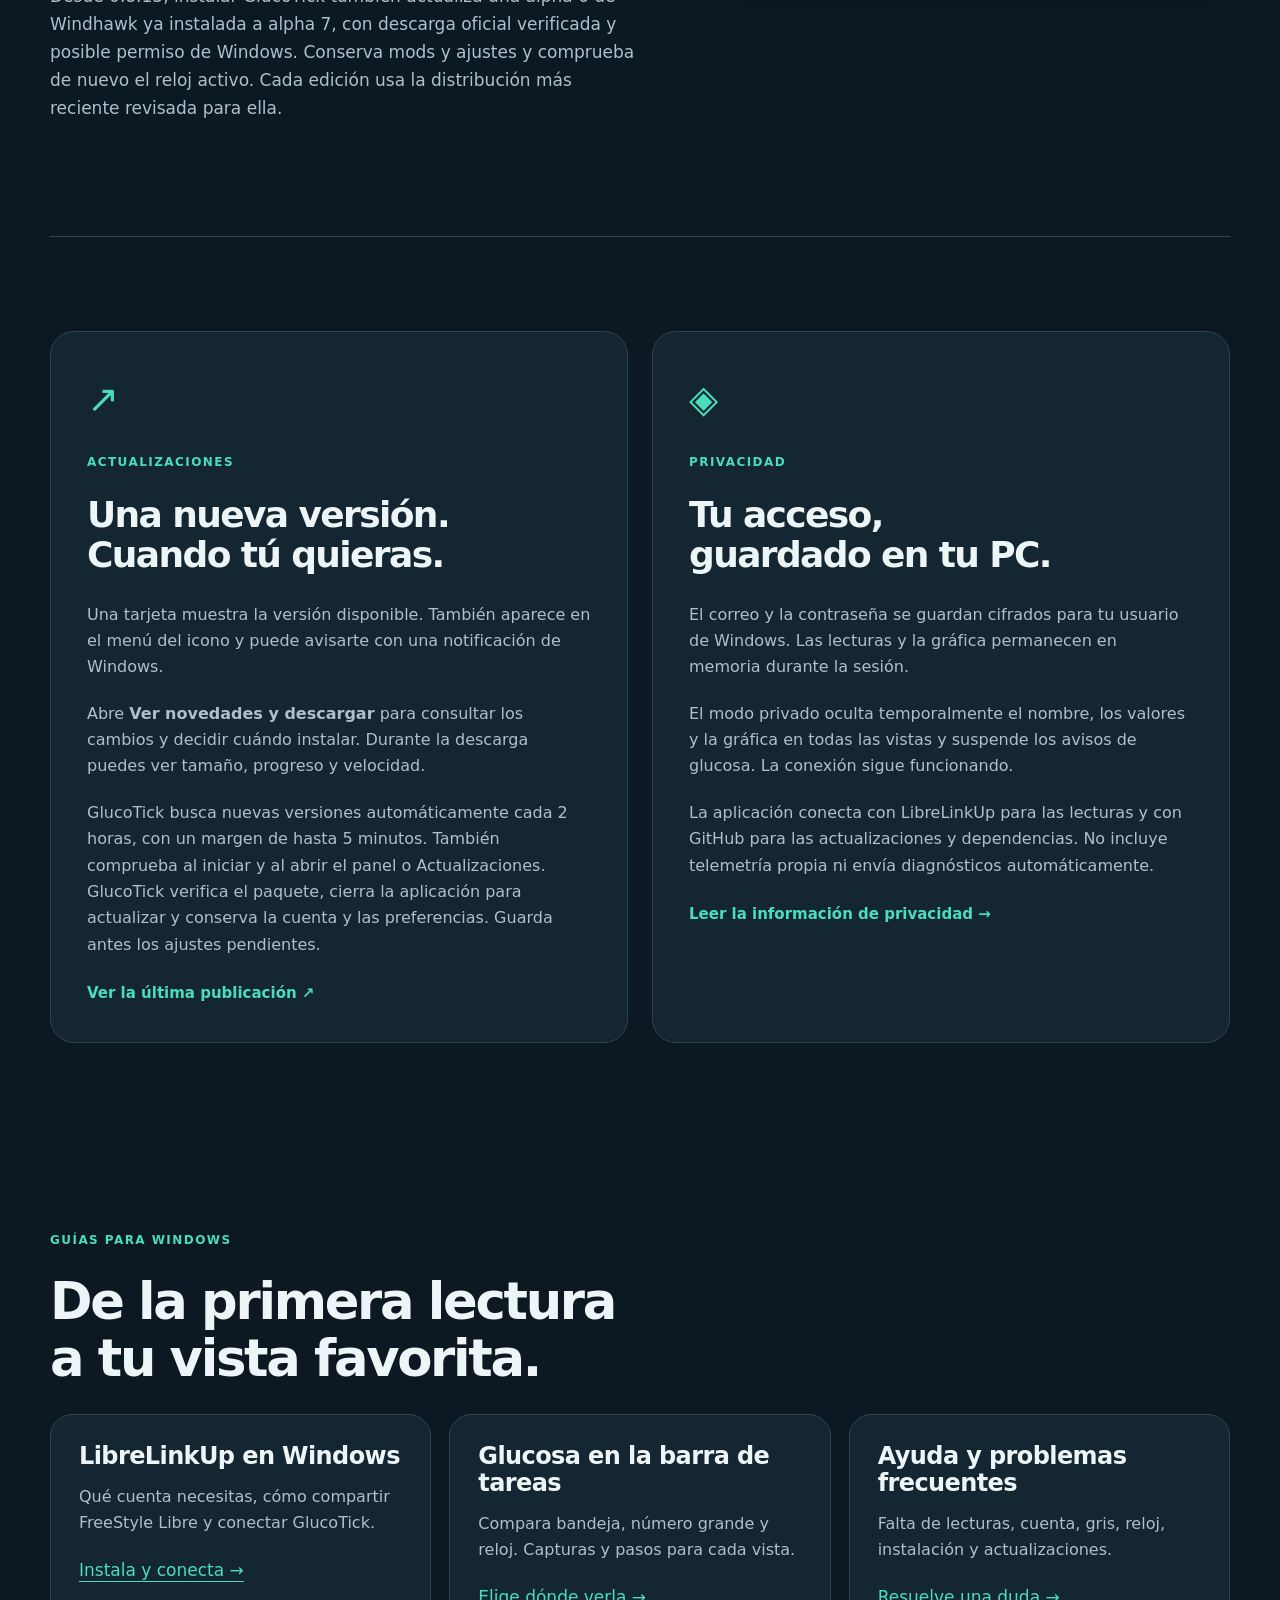
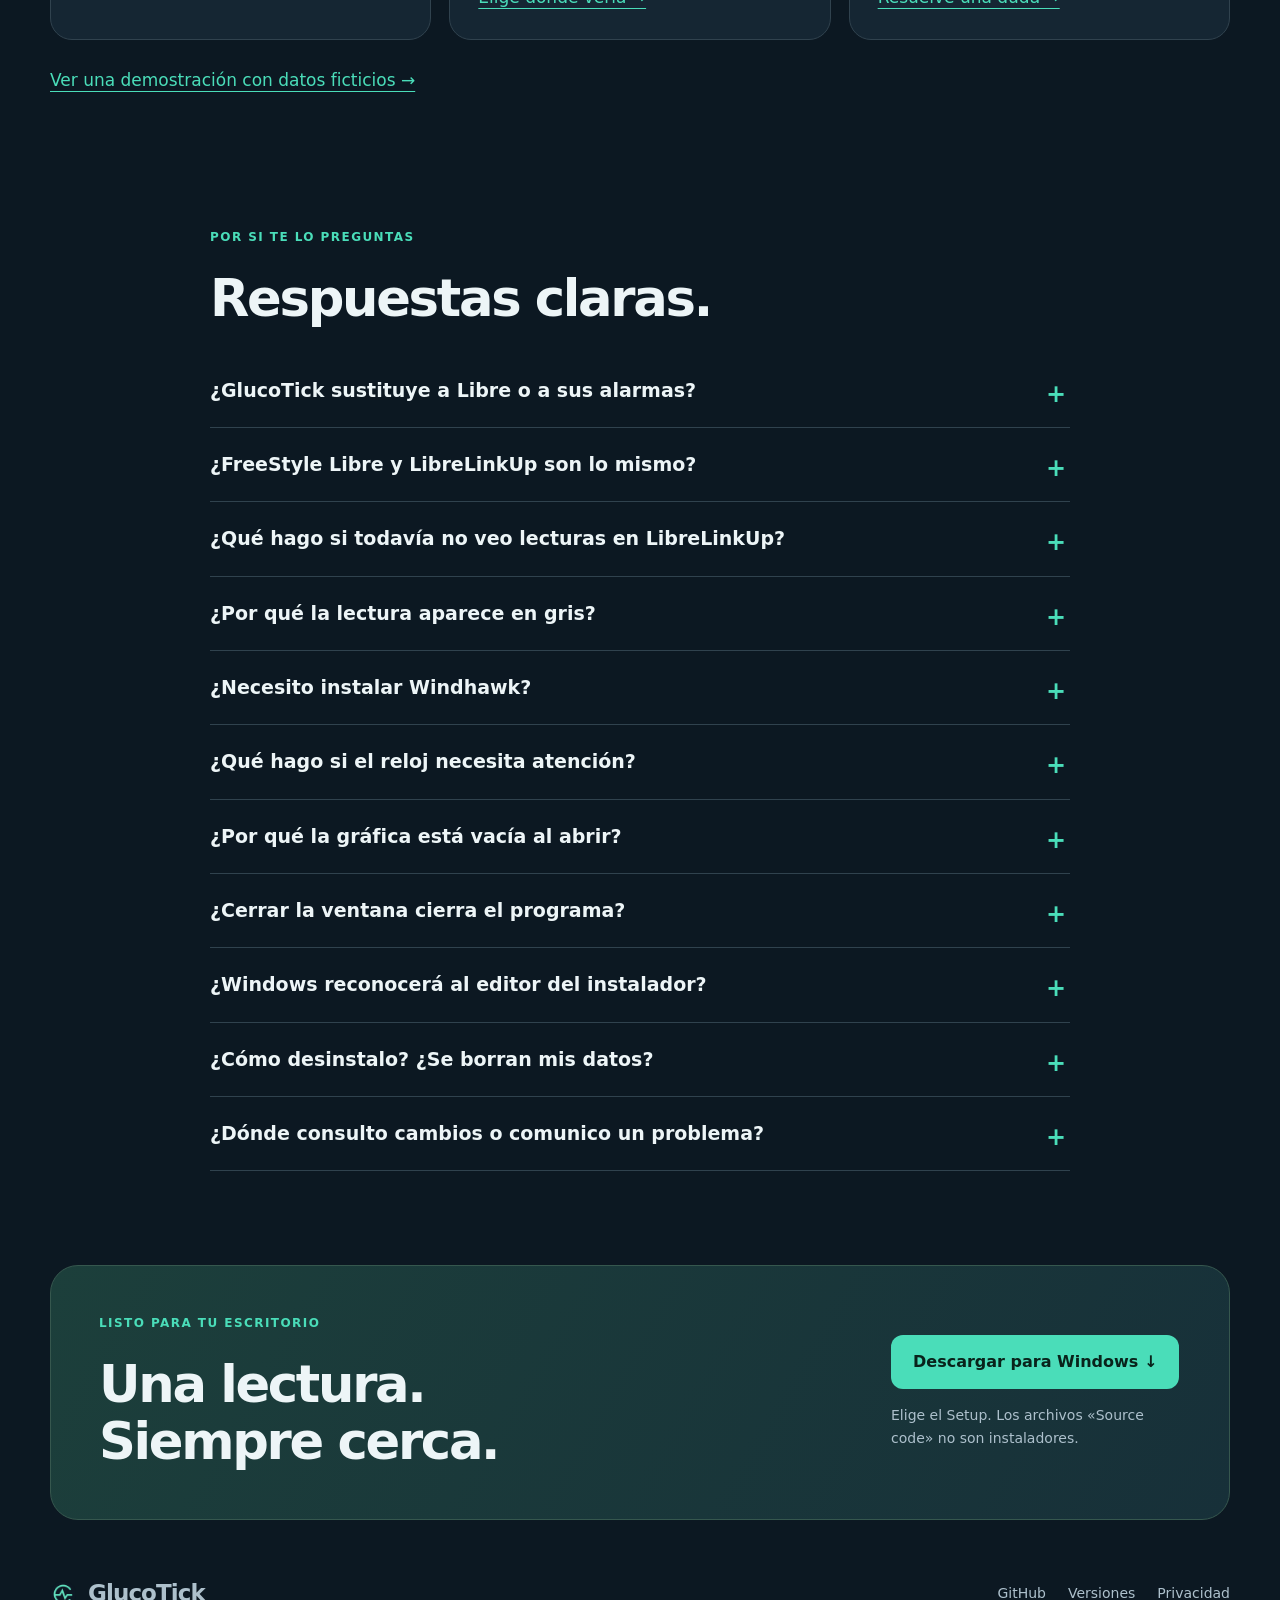
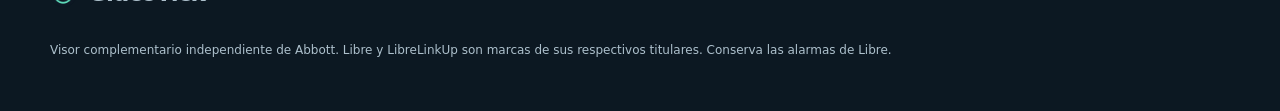
==== commit 1d0380a5: "docs: prepare0.8.13 persistent update progress guidance" ====
--- a/docs/index.html
+++ b/docs/index.html
@@ -1,9 +1,9 @@
 <!doctype html>
-<html lang="es"><head><meta charset="utf-8"><meta name="viewport" content="width=device-width,initial-scale=1"><meta name="description" content="Consulta en Windows las lecturas compartidas de FreeStyle Libre mediante LibreLinkUp. GlucoTick muestra glucosa, tendencia y antigüedad junto al reloj."><meta name="theme-color" content="#0c1822"><link rel="canonical" href="https://tiri14.github.io/glucotick-releases/"><meta property="og:type" content="website"><meta property="og:locale" content="es_ES"><meta property="og:title" content="GlucoTick: glucosa en la barra de tareas de Windows"><meta property="og:description" content="Tus lecturas de FreeStyle Libre de Abbott en Windows, a través de LibreLinkUp. Un visor independiente para acompañar tu día a día."><meta property="og:url" content="https://tiri14.github.io/glucotick-releases/"><title>GlucoTick: glucosa en la barra de tareas de Windows</title><link rel="icon" href="assets/icon.png?v=2"><link rel="stylesheet" href="styles.css"><script src="app.js" defer></script><link rel="alternate" hreflang="es" href="https://tiri14.github.io/glucotick-releases/"><link rel="alternate" hreflang="en" href="https://tiri14.github.io/glucotick-releases/en/"><link rel="alternate" hreflang="x-default" href="https://tiri14.github.io/glucotick-releases/"><meta property="og:image" content="https://tiri14.github.io/glucotick-releases/assets/panel-dark.png"><meta property="og:image:alt" content="Panel de GlucoTick con datos ficticios"><meta name="twitter:card" content="summary_large_image"><script type="application/ld+json">{"@context":"https://schema.org","@type":"SoftwareApplication","@id":"https://tiri14.github.io/glucotick-releases/#software","name":"GlucoTick","url":"https://tiri14.github.io/glucotick-releases/","description":"Visor complementario gratuito para consultar glucosa compartida de LibreLinkUp en la barra de tareas de Windows.","operatingSystem":"Windows 10 2004+ / Windows 11, x64","applicationCategory":"HealthApplication","softwareVersion":"0.8.12","inLanguage":"es","downloadUrl":"https://github.com/tiri14/glucotick-releases/releases/latest","image":"https://tiri14.github.io/glucotick-releases/assets/panel-dark.png","screenshot":["https://tiri14.github.io/glucotick-releases/assets/windows-reloj-integrado.png","https://tiri14.github.io/glucotick-releases/assets/windows-numero-grande.png","https://tiri14.github.io/glucotick-releases/assets/windows-bandeja-glucosa.png"],"isAccessibleForFree":true,"offers":{"@type":"Offer","price":"0","priceCurrency":"EUR"}}</script><meta name="google-site-verification" content="NPuLLoEbjzZInAn9EcNoolkDXoaoFBTy5Hxaxpm5AkI"></head>
+<html lang="es"><head><meta charset="utf-8"><meta name="viewport" content="width=device-width,initial-scale=1"><meta name="description" content="Consulta en Windows las lecturas compartidas de FreeStyle Libre mediante LibreLinkUp. GlucoTick muestra glucosa, tendencia y antigüedad junto al reloj."><meta name="theme-color" content="#0c1822"><link rel="canonical" href="https://tiri14.github.io/glucotick-releases/"><meta property="og:type" content="website"><meta property="og:locale" content="es_ES"><meta property="og:title" content="GlucoTick: glucosa en la barra de tareas de Windows"><meta property="og:description" content="Tus lecturas de FreeStyle Libre de Abbott en Windows, a través de LibreLinkUp. Un visor independiente para acompañar tu día a día."><meta property="og:url" content="https://tiri14.github.io/glucotick-releases/"><title>GlucoTick: glucosa en la barra de tareas de Windows</title><link rel="icon" href="assets/icon.png?v=2"><link rel="stylesheet" href="styles.css"><script src="app.js" defer></script><link rel="alternate" hreflang="es" href="https://tiri14.github.io/glucotick-releases/"><link rel="alternate" hreflang="en" href="https://tiri14.github.io/glucotick-releases/en/"><link rel="alternate" hreflang="x-default" href="https://tiri14.github.io/glucotick-releases/"><meta property="og:image" content="https://tiri14.github.io/glucotick-releases/assets/panel-dark.png"><meta property="og:image:alt" content="Panel de GlucoTick con datos ficticios"><meta name="twitter:card" content="summary_large_image"><script type="application/ld+json">{"@context":"https://schema.org","@type":"SoftwareApplication","@id":"https://tiri14.github.io/glucotick-releases/#software","name":"GlucoTick","url":"https://tiri14.github.io/glucotick-releases/","description":"Visor complementario gratuito para consultar glucosa compartida de LibreLinkUp en la barra de tareas de Windows.","operatingSystem":"Windows 10 2004+ / Windows 11, x64","applicationCategory":"HealthApplication","softwareVersion":"0.8.13","inLanguage":"es","downloadUrl":"https://github.com/tiri14/glucotick-releases/releases/latest","image":"https://tiri14.github.io/glucotick-releases/assets/panel-dark.png","screenshot":["https://tiri14.github.io/glucotick-releases/assets/windows-reloj-integrado.png","https://tiri14.github.io/glucotick-releases/assets/windows-numero-grande.png","https://tiri14.github.io/glucotick-releases/assets/windows-bandeja-glucosa.png"],"isAccessibleForFree":true,"offers":{"@type":"Offer","price":"0","priceCurrency":"EUR"}}</script><meta name="google-site-verification" content="NPuLLoEbjzZInAn9EcNoolkDXoaoFBTy5Hxaxpm5AkI"></head>
 <body><a class="skip" href="#contenido">Saltar al contenido</a>
 <header class="header wrap"><a class="brand" href="#" aria-label="GlucoTick, inicio"><img src="assets/icon.png?v=2" width="32" height="32" alt="">GlucoTick</a><nav aria-label="Principal"><a href="#compatibilidad">¿Es para mí?</a><a href="#en-windows">Capturas</a><a href="#empezar">Cómo empezar</a><a href="ayuda.html">Ayuda</a><a href="#guias">Guías</a><a href="en/" lang="en">English</a></nav><a class="button small download" href="https://github.com/tiri14/glucotick-releases/releases/latest">Descargar <span aria-hidden="true">↗</span></a></header>
 <main id="contenido">
-<section class="hero wrap"><div class="hero-copy"><p class="eyebrow"><span class="dot"></span> PARA WINDOWS · CON LIBRELINKUP</p><h1>GlucoTick: glucosa<br>en la barra de tareas<br><em>de Windows.</em></h1><p class="lead">Para personas con diabetes y familiares autorizados. GlucoTick es una aplicación gratuita e independiente para <strong>Windows 10 y 11</strong>. Muestra las lecturas de <strong>FreeStyle Libre de Abbott</strong> compartidas mediante <strong>LibreLinkUp</strong>: en la bandeja, como número grande sobre la barra de tareas o dentro del reloj de Windows 11 con Windhawk.</p><div class="actions"><a class="button download" href="https://github.com/tiri14/glucotick-releases/releases/latest">Descargar para Windows <span aria-hidden="true">↓</span></a><a class="text-link" href="#en-windows">Ver cómo queda en Windows →</a></div><p class="download-info" id="release-info">GlucoTick 0.8.12 · Windows 10 / 11 · x64 · Descarga gratuita</p><div class="hero-facts"><span>Tu cuenta, en tu PC</span><span>Actualiza cuando quieras</span><span>Elige dónde verlo</span></div></div><figure class="hero-image"><div class="image-glow"></div><img src="assets/panel-dark.png" width="560" height="660" alt="Panel de GlucoTick con una lectura ficticia de 114 mg/dL, antigüedad, conexión y gráfica de tendencia" fetchpriority="high"><figcaption>Interfaz real · datos ficticios de ejemplo</figcaption></figure></section>
+<section class="hero wrap"><div class="hero-copy"><p class="eyebrow"><span class="dot"></span> PARA WINDOWS · CON LIBRELINKUP</p><h1>GlucoTick: glucosa<br>en la barra de tareas<br><em>de Windows.</em></h1><p class="lead">Para personas con diabetes y familiares autorizados. GlucoTick es una aplicación gratuita e independiente para <strong>Windows 10 y 11</strong>. Muestra las lecturas de <strong>FreeStyle Libre de Abbott</strong> compartidas mediante <strong>LibreLinkUp</strong>: en la bandeja, como número grande sobre la barra de tareas o dentro del reloj de Windows 11 con Windhawk.</p><div class="actions"><a class="button download" href="https://github.com/tiri14/glucotick-releases/releases/latest">Descargar para Windows <span aria-hidden="true">↓</span></a><a class="text-link" href="#en-windows">Ver cómo queda en Windows →</a></div><p class="download-info" id="release-info">GlucoTick 0.8.13 · Windows 10 / 11 · x64 · Descarga gratuita</p><div class="hero-facts"><span>Tu cuenta, en tu PC</span><span>Actualiza cuando quieras</span><span>Elige dónde verlo</span></div></div><figure class="hero-image"><div class="image-glow"></div><img src="assets/panel-dark.png" width="560" height="660" alt="Panel de GlucoTick con una lectura ficticia de 114 mg/dL, antigüedad, conexión y gráfica de tendencia" fetchpriority="high"><figcaption>Interfaz real · datos ficticios de ejemplo</figcaption></figure></section>
 <section class="intro-band"><div class="wrap"><p>No necesitas mantener una ventana abierta.</p><span>Una mirada al reloj. Y vuelves a lo tuyo.</span></div></section>
 <section id="compatibilidad" class="section wrap two-cards" aria-labelledby="compatibility-title">
 <article class="info-card"><p class="eyebrow">¿ES PARA MÍ?</p><h2 id="compatibility-title">FreeStyle Libre.<br>También en tu PC.</h2><p>Si utilizas un sistema FreeStyle Libre de Abbott compatible con LibreLinkUp, GlucoTick te ayuda a tener la glucosa a la vista mientras trabajas o usas Windows. También sirve para familiares y cuidadores con permiso para consultar las lecturas de una persona.</p><p>Necesitas que la lectura ya se vea en la app oficial LibreLinkUp. La compatibilidad varía según el sistema, la app, el móvil y la región; no se garantiza para todos los sensores ni para otras marcas.</p><a class="text-link" href="https://www.librelinkup.com/">Consultar LibreLinkUp oficial ↗</a></article>
@@ -54,7 +54,7 @@
 <article><span class="card-index">COLORES</span><h3>El mismo criterio en todas partes</h3><p>Configura cuatro límites para las zonas de color. Se aplican al panel, la bandeja, el número grande y el reloj. Una vista previa ayuda a comprobarlos. Los límites se introducen en mg/dL, también si visualizas mmol/L.</p><a href="assets/ajustes-2.png" target="_blank" rel="noopener"><img src="assets/ajustes-2.png" width="840" height="640" alt="Ajustes con cuatro límites de color y vista previa" loading="lazy"></a></article>
 <article><span class="card-index">AVISOS</span><h3>Decide cuándo recibir un aviso</h3><p>Notificaciones opcionales por glucosa baja o alta y por falta de datos recientes. Ajusta sus límites y prueba un aviso de Windows.</p><a href="assets/ajustes-3.png" target="_blank" rel="noopener"><img src="assets/ajustes-3.png" width="840" height="640" alt="Ajustes de avisos, falta de datos y prueba de notificación" loading="lazy"></a></article></div><p class="caption">Interfaz 0.8.7 capturada en Windows Sandbox con datos ficticios. Pulsa una imagen para verla completa.</p></section>
 <section id="empezar" class="section wrap"><p class="eyebrow">SIN COMPLICACIONES</p><h2>De la descarga<br>a tu primera lectura.</h2><ol class="steps"><li><span>1</span><h3>Instala GlucoTick</h3><p>Descarga el archivo <strong>GlucoTick-Setup</strong> de la última publicación y ábrelo. El instalador te guía; no hace falta extraer un ZIP.</p></li><li><span>2</span><h3>Comparte y acepta</h3><p>En la app de FreeStyle Libre del móvil, abre <strong>Compartir / Aplicaciones conectadas → LibreLinkUp</strong> y añade una conexión. En LibreLinkUp, verifica la cuenta receptora, acepta la invitación y comprueba que ves las lecturas. Los menús pueden variar. <a href="https://www.librelinkup.com/articles/getting-started">Guía oficial paso a paso ↗</a></p></li><li><span>3</span><h3>Conecta en GlucoTick</h3><p>Abre <strong>Ajustes → Cuenta</strong>. Introduce el correo y contraseña de la cuenta de <strong>LibreLinkUp que recibe las lecturas</strong>, pulsa Conectar y comprobar cuenta, selecciona la persona y guarda. Después elige tus vistas; el reloj integrado es opcional.</p></li></ol><div class="requirements"><strong>Antes de empezar</strong><p>Windows 10 versión 2004 o posterior, o Windows 11 · PC x64 · .NET Framework 4.8 · Conexión a Internet · Cuenta de LibreLinkUp con acceso a las lecturas.</p></div></section>
-<section id="reloj" class="section wrap clock-section"><div><p class="eyebrow">OPCIONAL, DE VERDAD</p><h2>¿La glucosa dentro<br>del reloj? También.</h2><p>Windhawk es un programa externo que permite personalizar Windows. GlucoTick lo utiliza para añadir la lectura al reloj de <strong>Windows 11 x64</strong>.</p><p>Abre <strong>Ajustes → Visualización → Configurar el reloj de Windows</strong>. El asistente explica qué va a preparar y comprueba si el reloj está listo.</p><ul class="plain-list"><li>Primera preparación: hasta 313 MiB de descarga y 4 GB libres.</li><li>Windows puede pedir permiso de administrador.</li><li>Puedes reparar o desactivar la integración y conservar las otras vistas.</li><li>Las versiones de Windhawk no validadas se conservan; no se rebajan automáticamente.</li></ul><p class="muted">GlucoTick funciona sin Windhawk. Puedes configurar el reloj más adelante.</p><p>Desde 0.8.12, instalar GlucoTick también actualiza una alpha 6 de Windhawk ya instalada a alpha 7, con descarga oficial verificada y posible permiso de Windows. Conserva mods y ajustes y comprueba de nuevo el reloj activo. Cada edición usa la distribución más reciente revisada para ella.</p></div><figure class="screen"><a href="assets/reloj-configurar.png" target="_blank" rel="noopener"><img src="assets/reloj-configurar.png" width="690" height="590" alt="Asistente real que explica la integración opcional del reloj y sus requisitos" loading="lazy"></a><figcaption>El asistente explica los pasos antes de empezar.</figcaption></figure></section>
+<section id="reloj" class="section wrap clock-section"><div><p class="eyebrow">OPCIONAL, DE VERDAD</p><h2>¿La glucosa dentro<br>del reloj? También.</h2><p>Windhawk es un programa externo que permite personalizar Windows. GlucoTick lo utiliza para añadir la lectura al reloj de <strong>Windows 11 x64</strong>.</p><p>Abre <strong>Ajustes → Visualización → Configurar el reloj de Windows</strong>. El asistente explica qué va a preparar y comprueba si el reloj está listo.</p><ul class="plain-list"><li>Primera preparación: hasta 313 MiB de descarga y 4 GB libres.</li><li>Windows puede pedir permiso de administrador.</li><li>Puedes reparar o desactivar la integración y conservar las otras vistas.</li><li>Las versiones de Windhawk no validadas se conservan; no se rebajan automáticamente.</li></ul><p class="muted">GlucoTick funciona sin Windhawk. Puedes configurar el reloj más adelante.</p><p>Desde 0.8.13, instalar GlucoTick también actualiza una alpha 6 de Windhawk ya instalada a alpha 7, con descarga oficial verificada y posible permiso de Windows. Conserva mods y ajustes y comprueba de nuevo el reloj activo. Cada edición usa la distribución más reciente revisada para ella.</p></div><figure class="screen"><a href="assets/reloj-configurar.png" target="_blank" rel="noopener"><img src="assets/reloj-configurar.png" width="690" height="590" alt="Asistente real que explica la integración opcional del reloj y sus requisitos" loading="lazy"></a><figcaption>El asistente explica los pasos antes de empezar.</figcaption></figure></section>
 <section class="section wrap two-cards"><article class="info-card"><span class="symbol" aria-hidden="true">↗</span><p class="eyebrow">ACTUALIZACIONES</p><h2>Una nueva versión.<br>Cuando tú quieras.</h2><p>Una tarjeta muestra la versión disponible. También aparece en el menú del icono y puede avisarte con una notificación de Windows.</p><p>Abre <strong>Ver novedades y descargar</strong> para consultar los cambios y decidir cuándo instalar. Durante la descarga puedes ver tamaño, progreso y velocidad.</p><p>GlucoTick busca nuevas versiones automáticamente cada 2 horas, con un margen de hasta 5 minutos. También comprueba al iniciar y al abrir el panel o Actualizaciones. GlucoTick verifica el paquete, cierra la aplicación para actualizar y conserva la cuenta y las preferencias. Guarda antes los ajustes pendientes.</p><a class="text-link" href="https://github.com/tiri14/glucotick-releases/releases/latest">Ver la última publicación ↗</a></article><article class="info-card"><span class="symbol" aria-hidden="true">◈</span><p class="eyebrow">PRIVACIDAD</p><h2>Tu acceso,<br>guardado en tu PC.</h2><p>El correo y la contraseña se guardan cifrados para tu usuario de Windows. Las lecturas y la gráfica permanecen en memoria durante la sesión.</p><p>El modo privado oculta temporalmente el nombre, los valores y la gráfica en todas las vistas y suspende los avisos de glucosa. La conexión sigue funcionando.</p><p>La aplicación conecta con LibreLinkUp para las lecturas y con GitHub para las actualizaciones y dependencias. No incluye telemetría propia ni envía diagnósticos automáticamente.</p><a class="text-link" href="privacidad.html">Leer la información de privacidad →</a></article></section>
 <section id="guias" class="section wrap"><p class="eyebrow">GUÍAS PARA WINDOWS</p><h2>De la primera lectura<br>a tu vista favorita.</h2><div class="view-grid"><article class="view-card"><h3>LibreLinkUp en Windows</h3><p>Qué cuenta necesitas, cómo compartir FreeStyle Libre y conectar GlucoTick.</p><a href="librelinkup-windows.html">Instala y conecta →</a></article><article class="view-card"><h3>Glucosa en la barra de tareas</h3><p>Compara bandeja, número grande y reloj. Capturas y pasos para cada vista.</p><a href="glucosa-barra-tareas-windows.html">Elige dónde verla →</a></article><article class="view-card"><h3>Ayuda y problemas frecuentes</h3><p>Falta de lecturas, cuenta, gris, reloj, instalación y actualizaciones.</p><a href="ayuda.html">Resuelve una duda →</a></article></div><p class="guide-demo-link"><a href="demo.html">Ver una demostración con datos ficticios →</a></p></section>
 <section id="preguntas" class="section wrap faq"><p class="eyebrow">POR SI TE LO PREGUNTAS</p><h2>Respuestas claras.</h2>
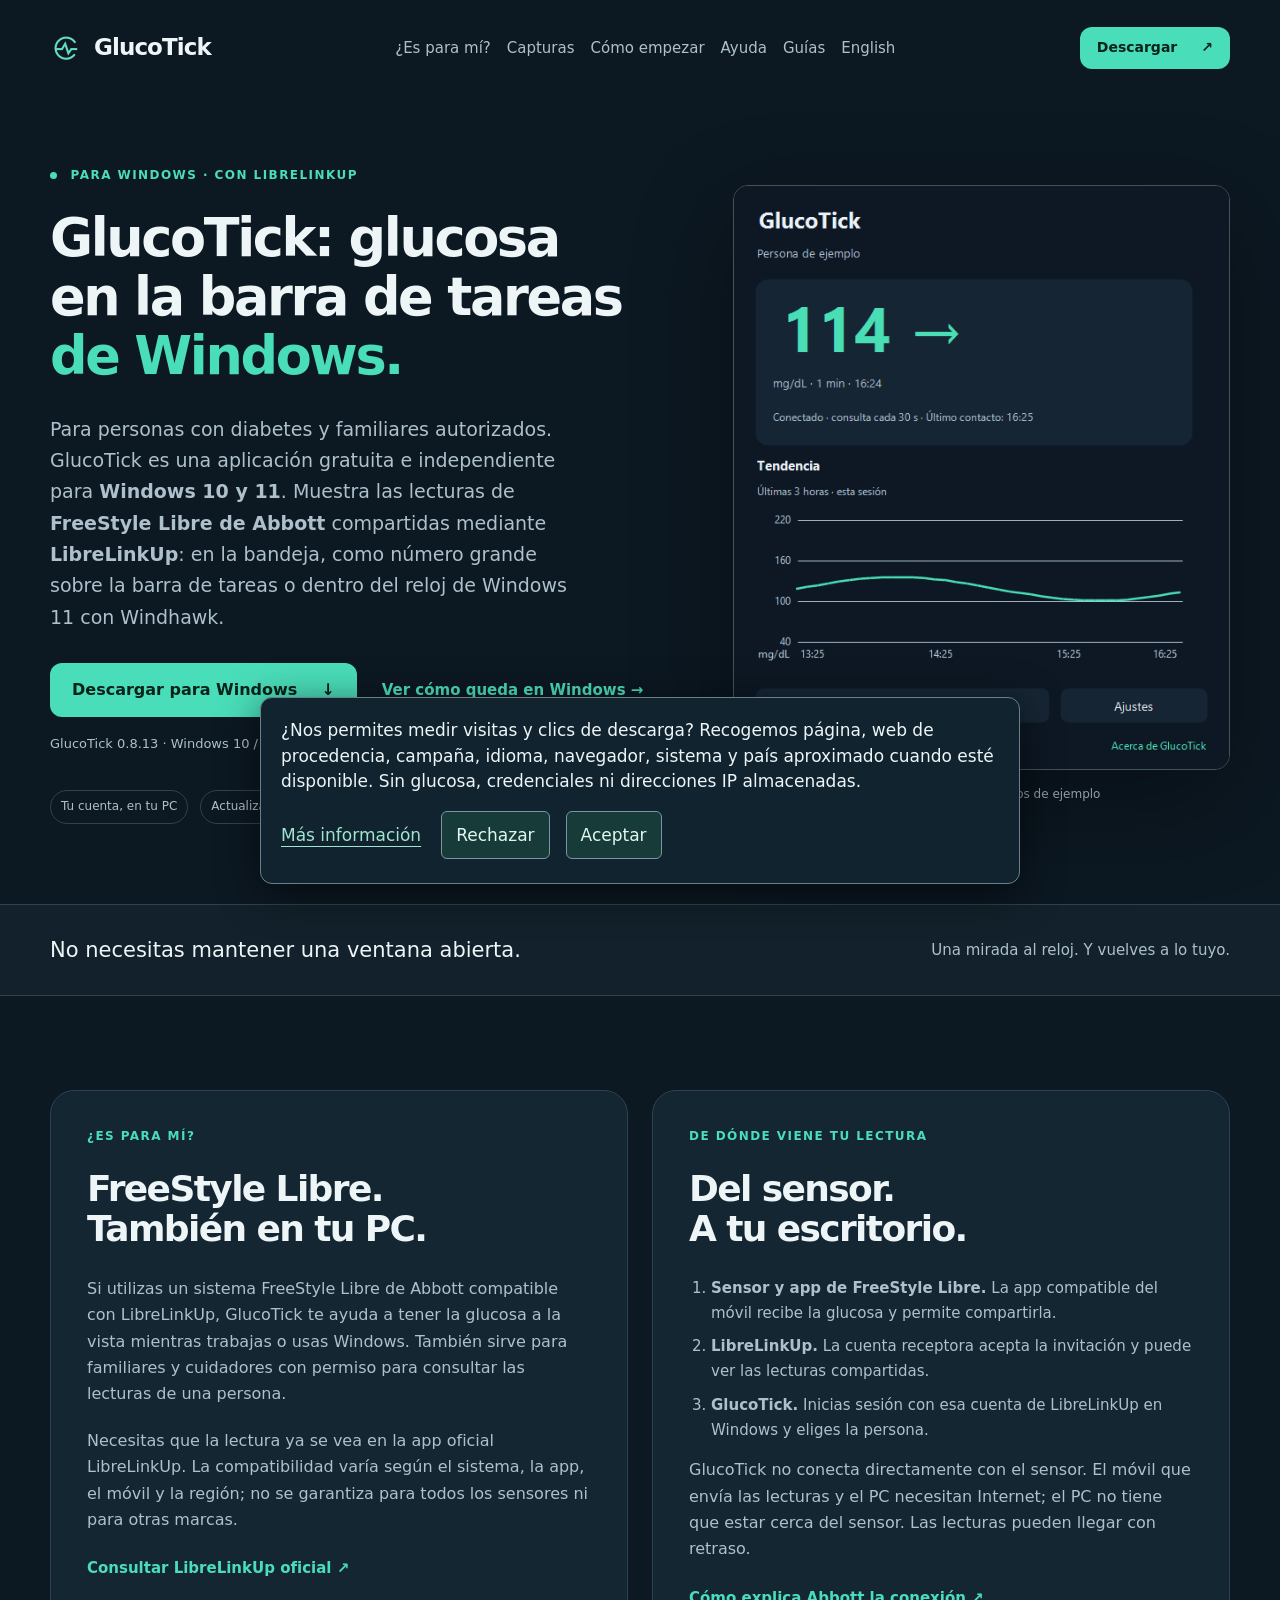
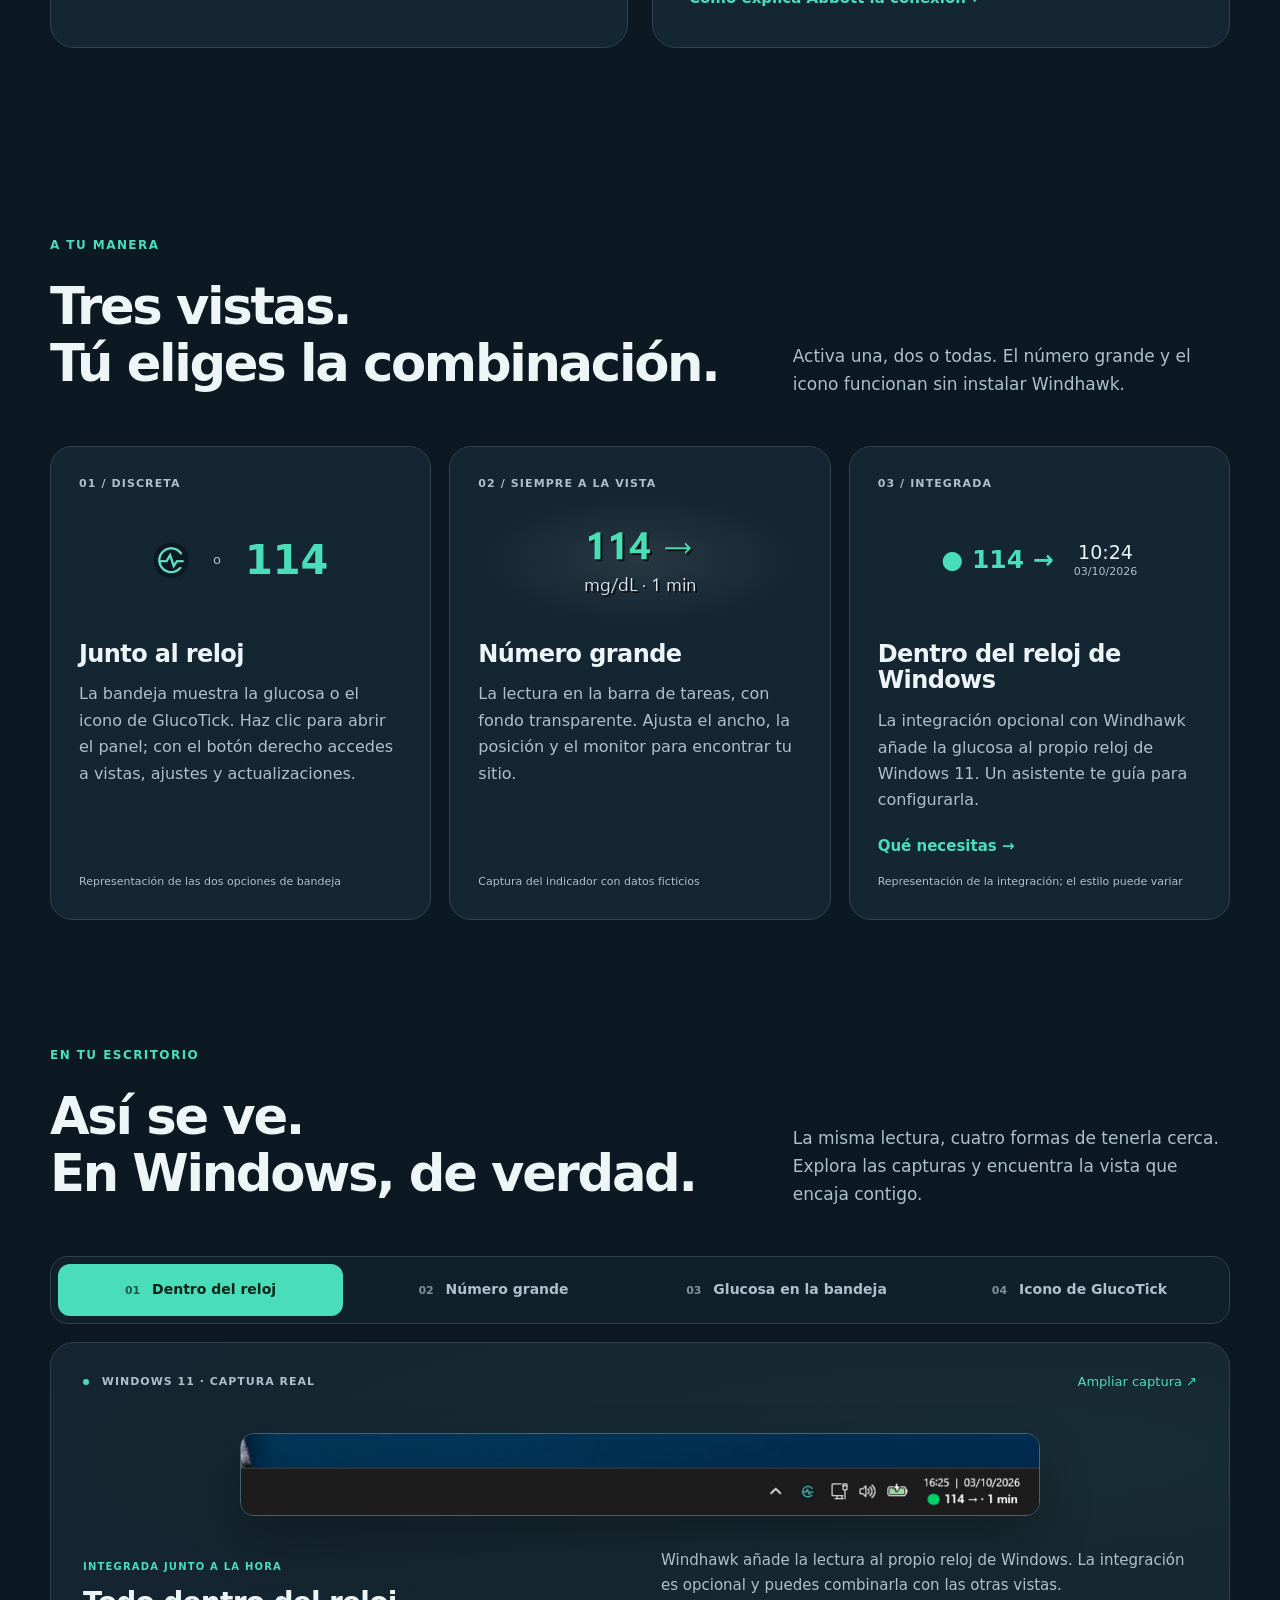
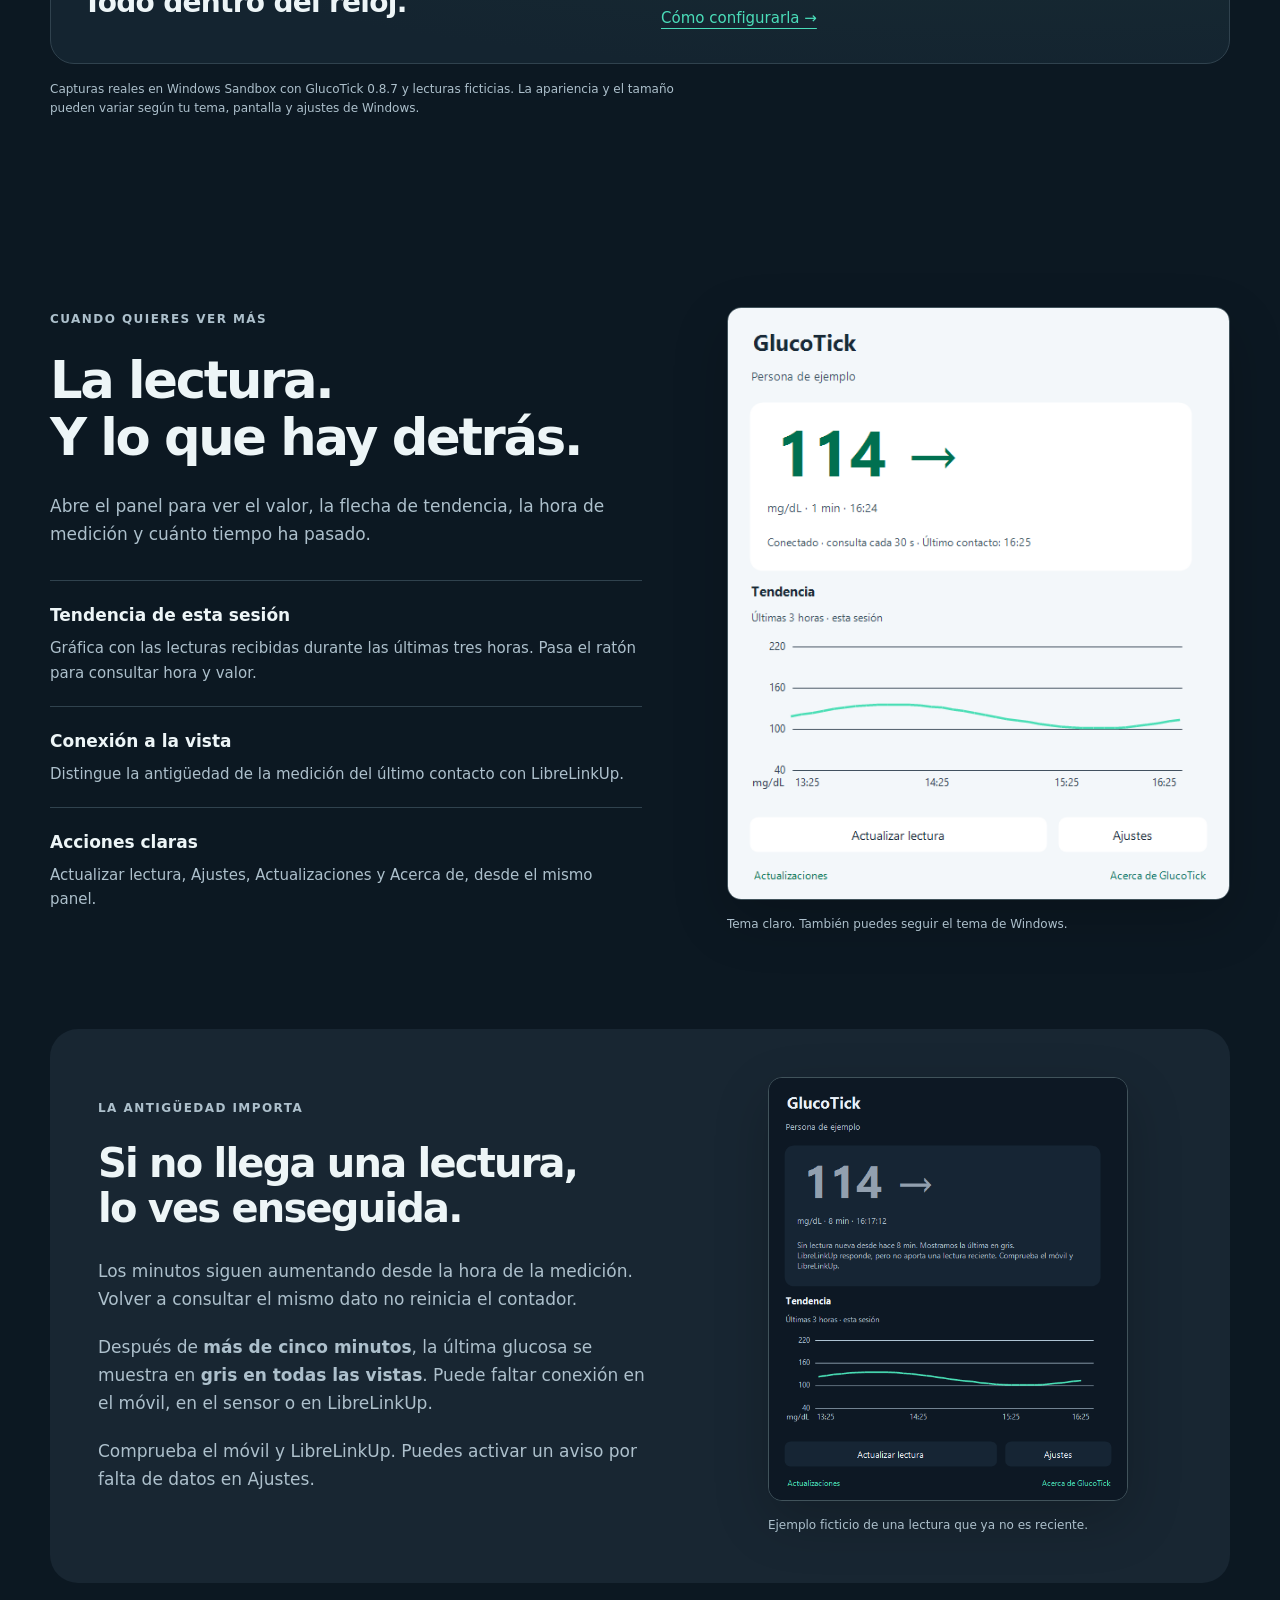
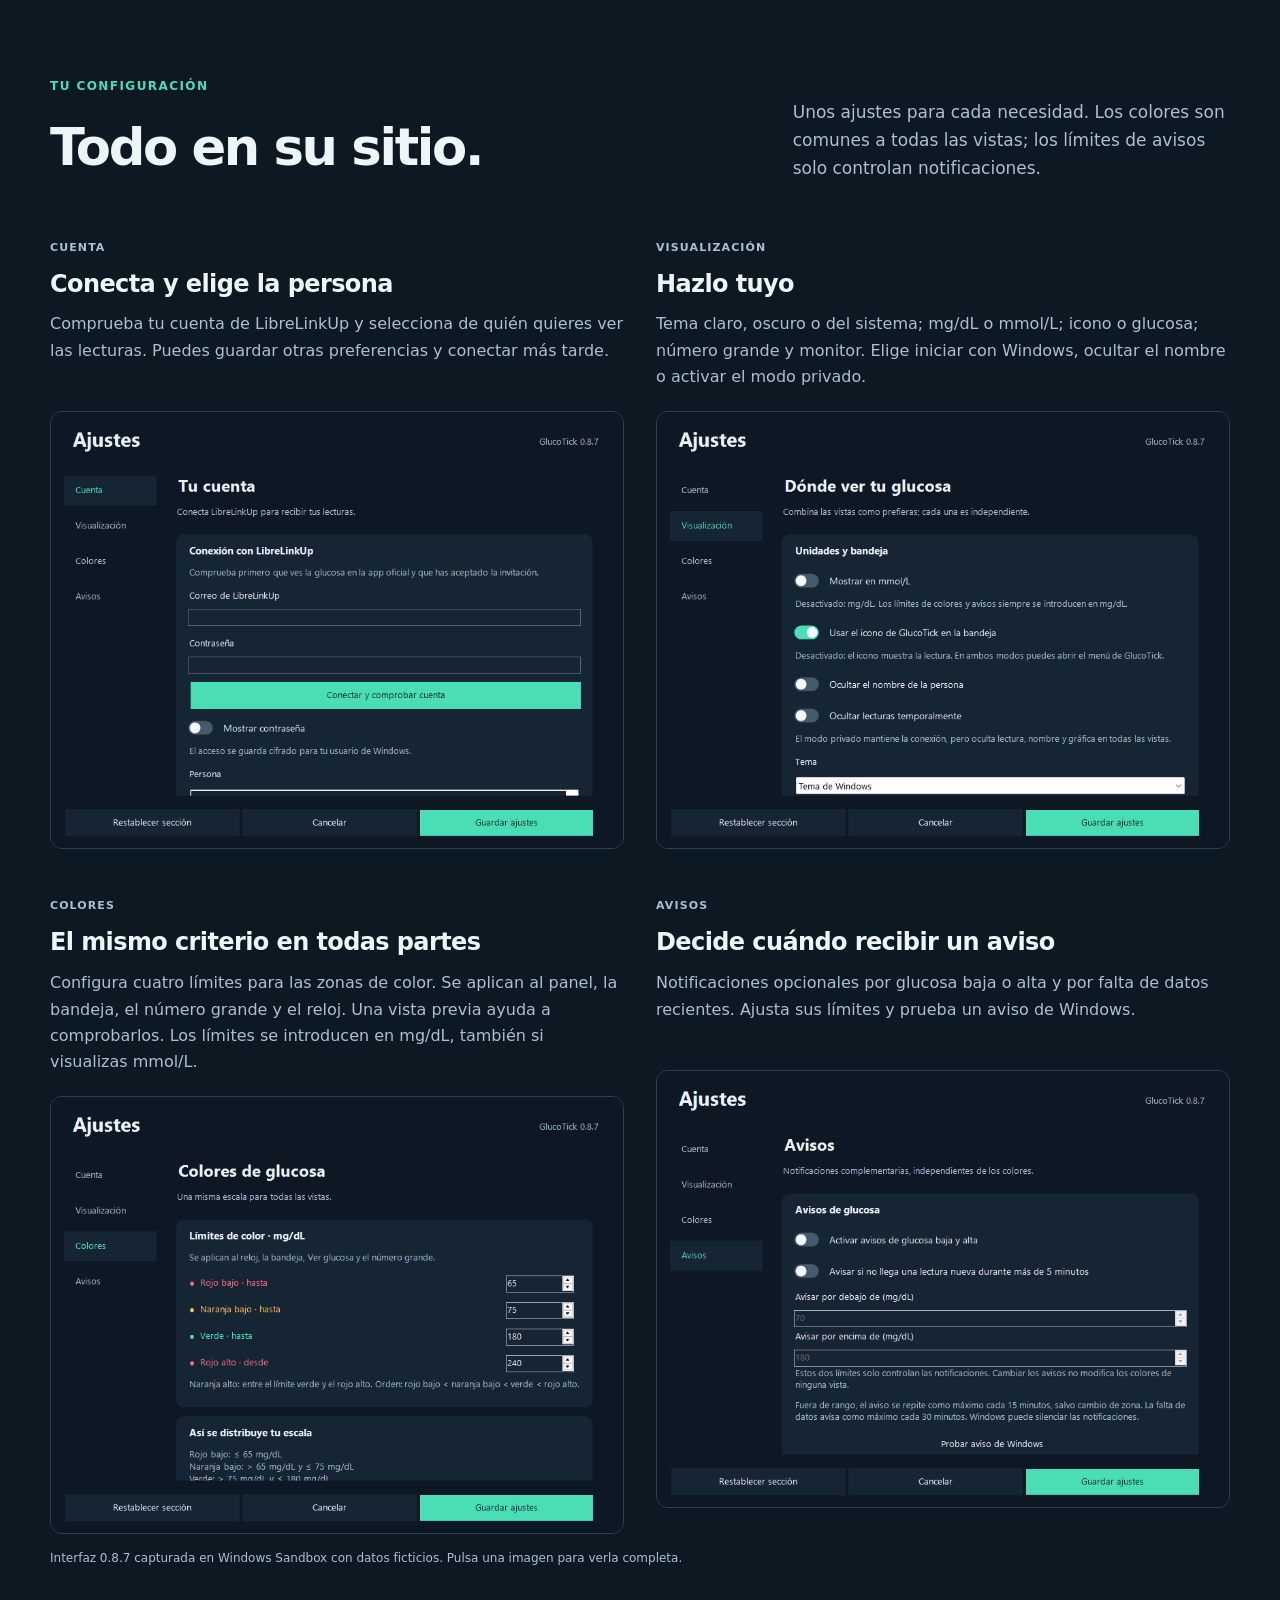
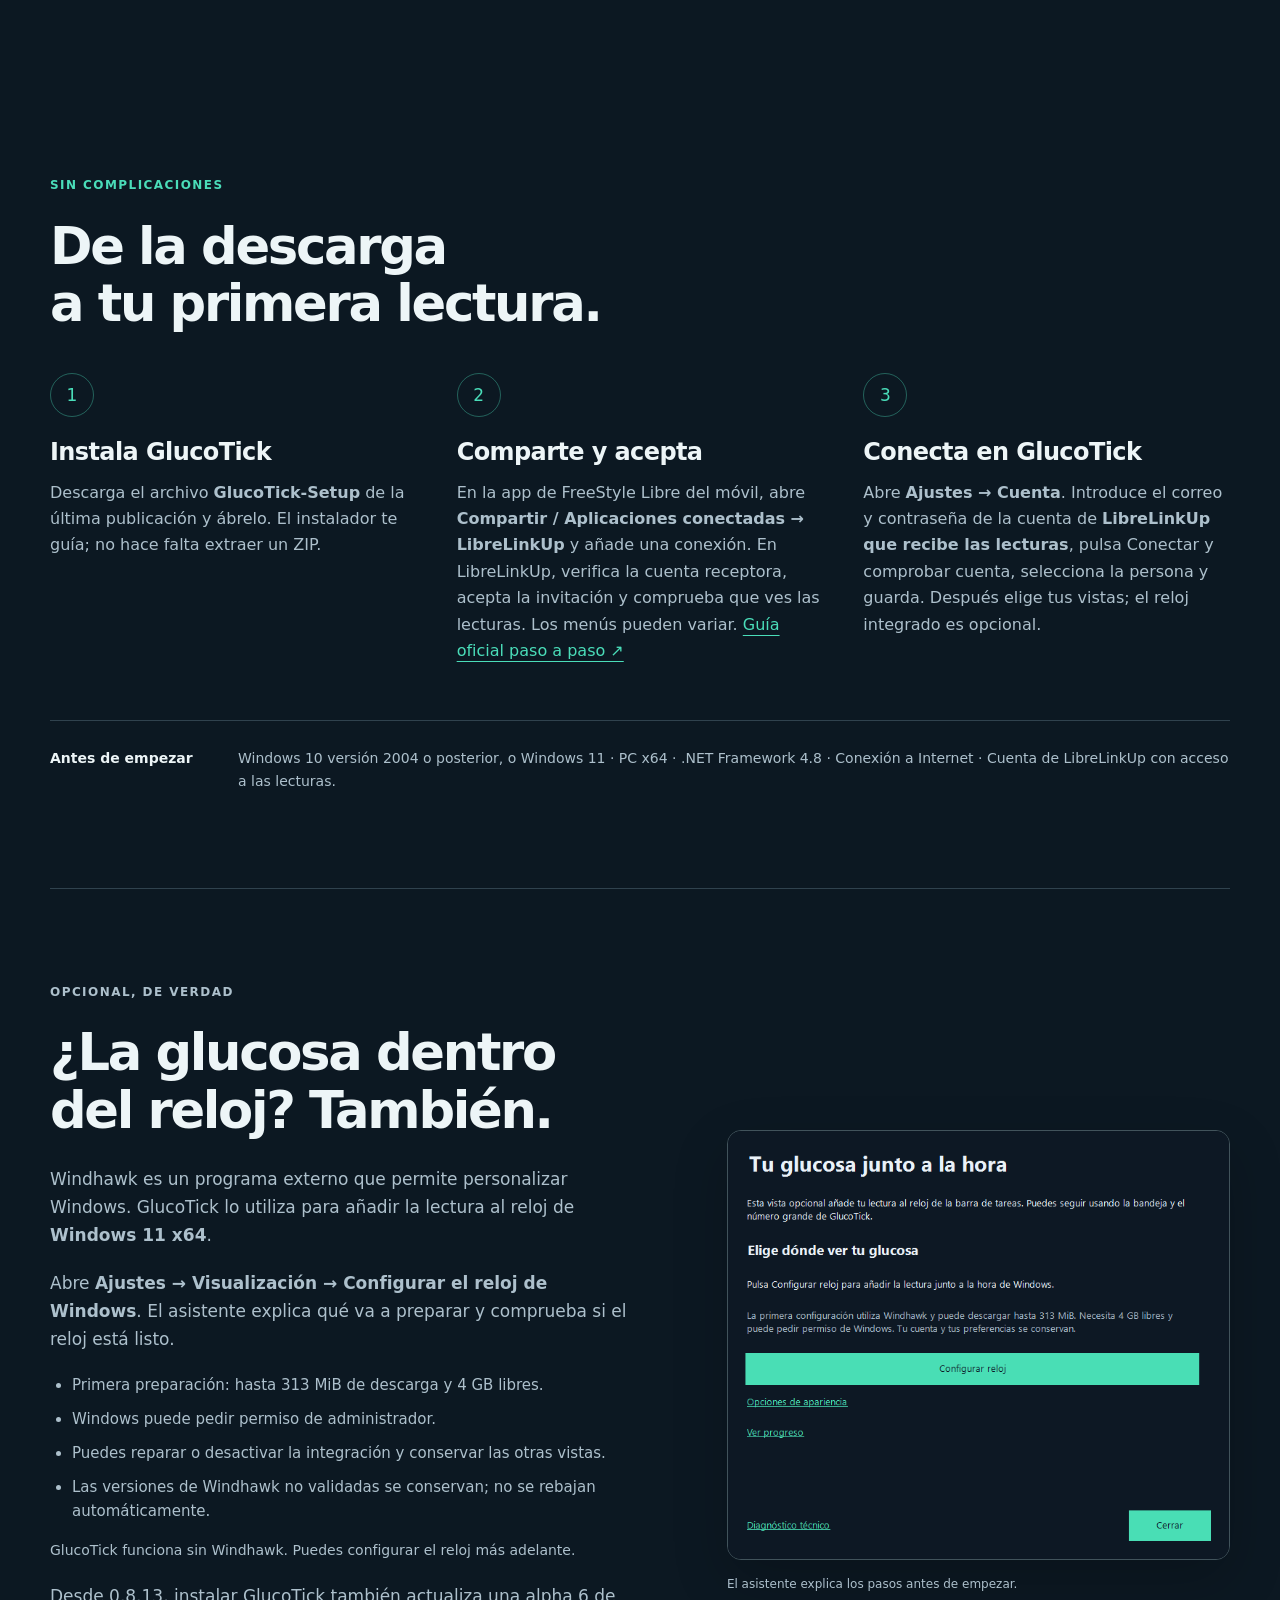
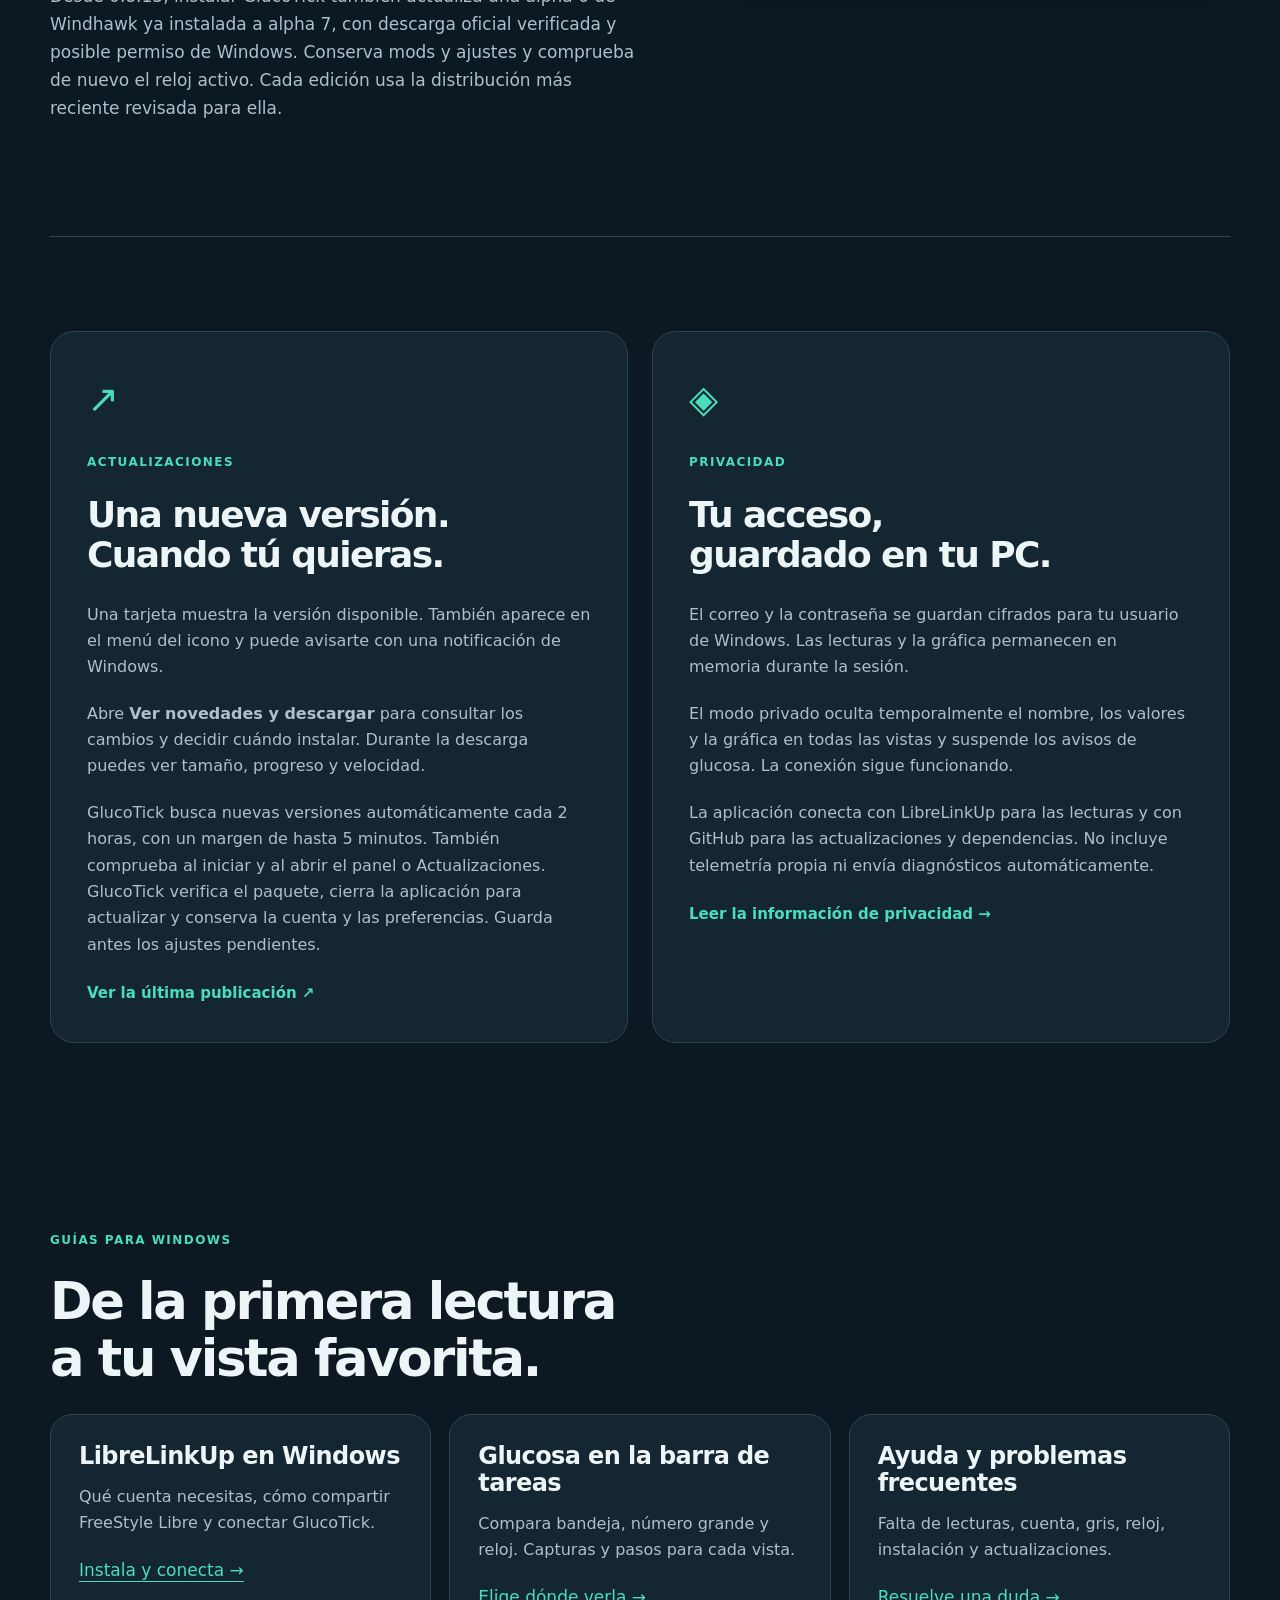
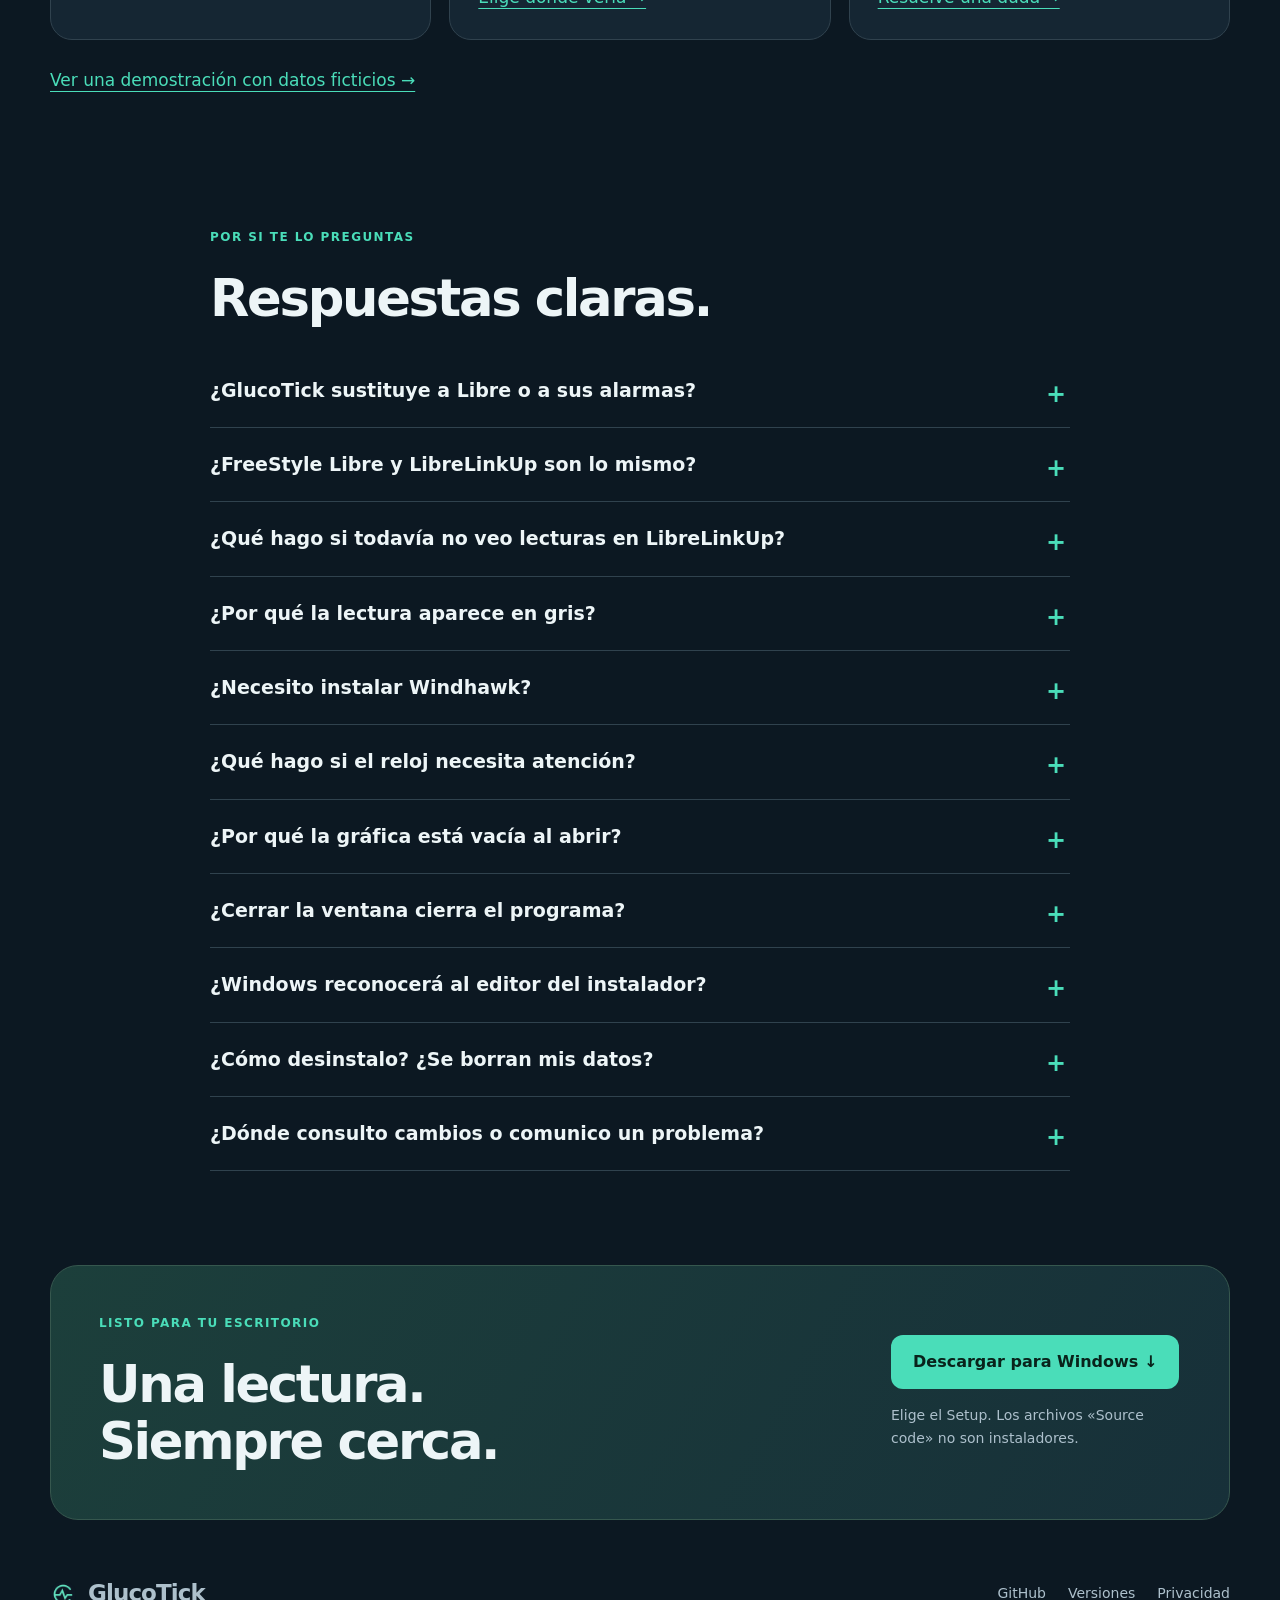
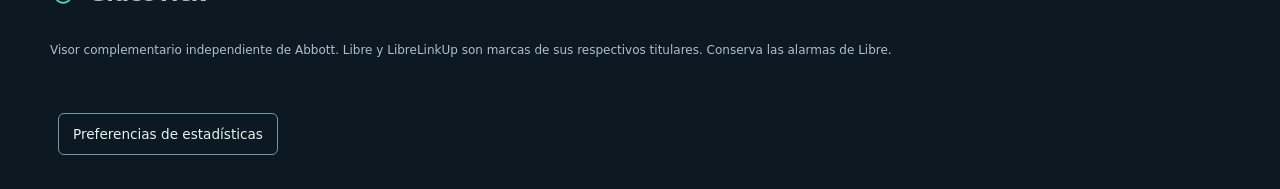
==== commit 84420dfe: "Add consent-based web analytics with release-independent history" ====
--- a/docs/index.html
+++ b/docs/index.html
@@ -1,5 +1,5 @@
 <!doctype html>
-<html lang="es"><head><meta charset="utf-8"><meta name="viewport" content="width=device-width,initial-scale=1"><meta name="description" content="Consulta en Windows las lecturas compartidas de FreeStyle Libre mediante LibreLinkUp. GlucoTick muestra glucosa, tendencia y antigüedad junto al reloj."><meta name="theme-color" content="#0c1822"><link rel="canonical" href="https://tiri14.github.io/glucotick-releases/"><meta property="og:type" content="website"><meta property="og:locale" content="es_ES"><meta property="og:title" content="GlucoTick: glucosa en la barra de tareas de Windows"><meta property="og:description" content="Tus lecturas de FreeStyle Libre de Abbott en Windows, a través de LibreLinkUp. Un visor independiente para acompañar tu día a día."><meta property="og:url" content="https://tiri14.github.io/glucotick-releases/"><title>GlucoTick: glucosa en la barra de tareas de Windows</title><link rel="icon" href="assets/icon.png?v=2"><link rel="stylesheet" href="styles.css"><script src="app.js" defer></script><link rel="alternate" hreflang="es" href="https://tiri14.github.io/glucotick-releases/"><link rel="alternate" hreflang="en" href="https://tiri14.github.io/glucotick-releases/en/"><link rel="alternate" hreflang="x-default" href="https://tiri14.github.io/glucotick-releases/"><meta property="og:image" content="https://tiri14.github.io/glucotick-releases/assets/panel-dark.png"><meta property="og:image:alt" content="Panel de GlucoTick con datos ficticios"><meta name="twitter:card" content="summary_large_image"><script type="application/ld+json">{"@context":"https://schema.org","@type":"SoftwareApplication","@id":"https://tiri14.github.io/glucotick-releases/#software","name":"GlucoTick","url":"https://tiri14.github.io/glucotick-releases/","description":"Visor complementario gratuito para consultar glucosa compartida de LibreLinkUp en la barra de tareas de Windows.","operatingSystem":"Windows 10 2004+ / Windows 11, x64","applicationCategory":"HealthApplication","softwareVersion":"0.8.13","inLanguage":"es","downloadUrl":"https://github.com/tiri14/glucotick-releases/releases/latest","image":"https://tiri14.github.io/glucotick-releases/assets/panel-dark.png","screenshot":["https://tiri14.github.io/glucotick-releases/assets/windows-reloj-integrado.png","https://tiri14.github.io/glucotick-releases/assets/windows-numero-grande.png","https://tiri14.github.io/glucotick-releases/assets/windows-bandeja-glucosa.png"],"isAccessibleForFree":true,"offers":{"@type":"Offer","price":"0","priceCurrency":"EUR"}}</script><meta name="google-site-verification" content="NPuLLoEbjzZInAn9EcNoolkDXoaoFBTy5Hxaxpm5AkI"></head>
+<html lang="es"><head><meta charset="utf-8"><meta name="viewport" content="width=device-width,initial-scale=1"><meta name="description" content="Consulta en Windows las lecturas compartidas de FreeStyle Libre mediante LibreLinkUp. GlucoTick muestra glucosa, tendencia y antigüedad junto al reloj."><meta name="theme-color" content="#0c1822"><link rel="canonical" href="https://tiri14.github.io/glucotick-releases/"><meta property="og:type" content="website"><meta property="og:locale" content="es_ES"><meta property="og:title" content="GlucoTick: glucosa en la barra de tareas de Windows"><meta property="og:description" content="Tus lecturas de FreeStyle Libre de Abbott en Windows, a través de LibreLinkUp. Un visor independiente para acompañar tu día a día."><meta property="og:url" content="https://tiri14.github.io/glucotick-releases/"><title>GlucoTick: glucosa en la barra de tareas de Windows</title><link rel="icon" href="assets/icon.png?v=2"><link rel="stylesheet" href="styles.css"><script src="app.js" defer></script><link rel="alternate" hreflang="es" href="https://tiri14.github.io/glucotick-releases/"><link rel="alternate" hreflang="en" href="https://tiri14.github.io/glucotick-releases/en/"><link rel="alternate" hreflang="x-default" href="https://tiri14.github.io/glucotick-releases/"><meta property="og:image" content="https://tiri14.github.io/glucotick-releases/assets/panel-dark.png"><meta property="og:image:alt" content="Panel de GlucoTick con datos ficticios"><meta name="twitter:card" content="summary_large_image"><script type="application/ld+json">{"@context":"https://schema.org","@type":"SoftwareApplication","@id":"https://tiri14.github.io/glucotick-releases/#software","name":"GlucoTick","url":"https://tiri14.github.io/glucotick-releases/","description":"Visor complementario gratuito para consultar glucosa compartida de LibreLinkUp en la barra de tareas de Windows.","operatingSystem":"Windows 10 2004+ / Windows 11, x64","applicationCategory":"HealthApplication","softwareVersion":"0.8.13","inLanguage":"es","downloadUrl":"https://github.com/tiri14/glucotick-releases/releases/latest","image":"https://tiri14.github.io/glucotick-releases/assets/panel-dark.png","screenshot":["https://tiri14.github.io/glucotick-releases/assets/windows-reloj-integrado.png","https://tiri14.github.io/glucotick-releases/assets/windows-numero-grande.png","https://tiri14.github.io/glucotick-releases/assets/windows-bandeja-glucosa.png"],"isAccessibleForFree":true,"offers":{"@type":"Offer","price":"0","priceCurrency":"EUR"}}</script><meta name="google-site-verification" content="NPuLLoEbjzZInAn9EcNoolkDXoaoFBTy5Hxaxpm5AkI"><script src="analytics.js" defer></script></head>
 <body><a class="skip" href="#contenido">Saltar al contenido</a>
 <header class="header wrap"><a class="brand" href="#" aria-label="GlucoTick, inicio"><img src="assets/icon.png?v=2" width="32" height="32" alt="">GlucoTick</a><nav aria-label="Principal"><a href="#compatibilidad">¿Es para mí?</a><a href="#en-windows">Capturas</a><a href="#empezar">Cómo empezar</a><a href="ayuda.html">Ayuda</a><a href="#guias">Guías</a><a href="en/" lang="en">English</a></nav><a class="button small download" href="https://github.com/tiri14/glucotick-releases/releases/latest">Descargar <span aria-hidden="true">↗</span></a></header>
 <main id="contenido">
--- a/docs/styles.css
+++ b/docs/styles.css
@@ -11,3 +11,5 @@
 /* Guides share the existing site design. */
 .header nav{flex-wrap:wrap;gap:16px}.hero h1{font-size:clamp(40px,4.1vw,60px);line-height:1.13}.hero .lead{max-width:540px;font-size:19px}.guide{max-width:1000px;padding-top:55px}.guide h1{font-size:clamp(36px,5vw,66px);overflow-wrap:break-word}.guide h2{font-size:clamp(28px,3.1vw,40px);margin-top:50px;scroll-margin-top:24px}.guide p,.guide li{max-width:80ch;color:var(--muted)}.guide .lead{max-width:70ch}.guide strong{color:var(--text)}.guide-shot{margin:32px 0}.guide-shot img{width:100%;border-radius:12px;border:1px solid var(--line)}.guide-shot figcaption{font-size:13px;color:var(--muted);margin-top:10px}.guide-steps{padding-left:28px}.guide-steps li{padding-left:8px;margin-bottom:20px}.guide-note{margin-top:48px;border:1px solid var(--line);border-radius:18px;background:var(--surface);padding:24px}.guide-note p{font-size:15px;margin:12px 0 0}.guide-toc{display:flex;flex-wrap:wrap;gap:12px 22px}.guide-demo-link{margin-top:26px}.table-scroll{overflow-x:auto;margin:30px 0;border:1px solid var(--line);border-radius:12px}.table-scroll table{border-collapse:collapse;width:100%;font-size:15px;text-align:left}.table-scroll caption{text-align:left;padding:16px;color:var(--text);font-weight:600}.table-scroll th,.table-scroll td{padding:14px;border-top:1px solid var(--line);vertical-align:top}.table-scroll th{color:var(--text)}.table-scroll td{color:var(--muted)}.demo-scene{margin:35px 0;background:var(--surface);border:1px solid var(--line);border-radius:20px;padding:28px}.demo-scene h2{margin-top:0}.demo-scene img{width:100%;border:1px solid var(--line);border-radius:10px;margin:24px 0}.demo-scene[hidden],.demo-controls[hidden]{display:none}.demo-controls{display:flex;flex-wrap:wrap;gap:12px;align-items:center}.demo-controls button{font:600 15px/1.4 'Segoe UI',system-ui,sans-serif;cursor:pointer;padding:12px 18px;border-radius:10px;border:1px solid var(--line);background:var(--mint);color:#09231b;min-height:44px}.demo-controls button:focus-visible{outline:3px solid white;outline-offset:4px}.demo-controls #demo-status{flex-basis:100%;margin:0;font-size:14px}.demo-scene p{margin-bottom:0}
 @media(max-width:760px){.header nav{justify-content:flex-start;gap:8px 18px}.hero h1{font-size:clamp(36px,8.5vw,58px)}.guide{padding-top:32px}.table-scroll th,.table-scroll td{padding:10px;font-size:13px}.demo-scene{padding:20px}.guide .view-grid{gap:18px}}
+
+.analytics-choice{position:fixed;bottom:16px;left:16px;right:16px;z-index:1000;max-width:760px;margin:auto;padding:20px;border:1px solid #67808b;border-radius:12px;background:#11232f;color:#edf5f7;box-shadow:0 8px 40px #0008;max-height:80vh;overflow:auto}.analytics-choice[hidden]{display:none}.analytics-choice p{margin:0 0 12px;line-height:1.5}.analytics-choice button,.analytics-settings{font:inherit;cursor:pointer;padding:9px 14px;border:1px solid #78969f;border-radius:6px;background:#173b39;color:#e1f6ef;margin:4px 8px}.analytics-choice a{color:#a1e4cf;margin-right:12px}.analytics-settings{font-size:.85rem;background:transparent}
